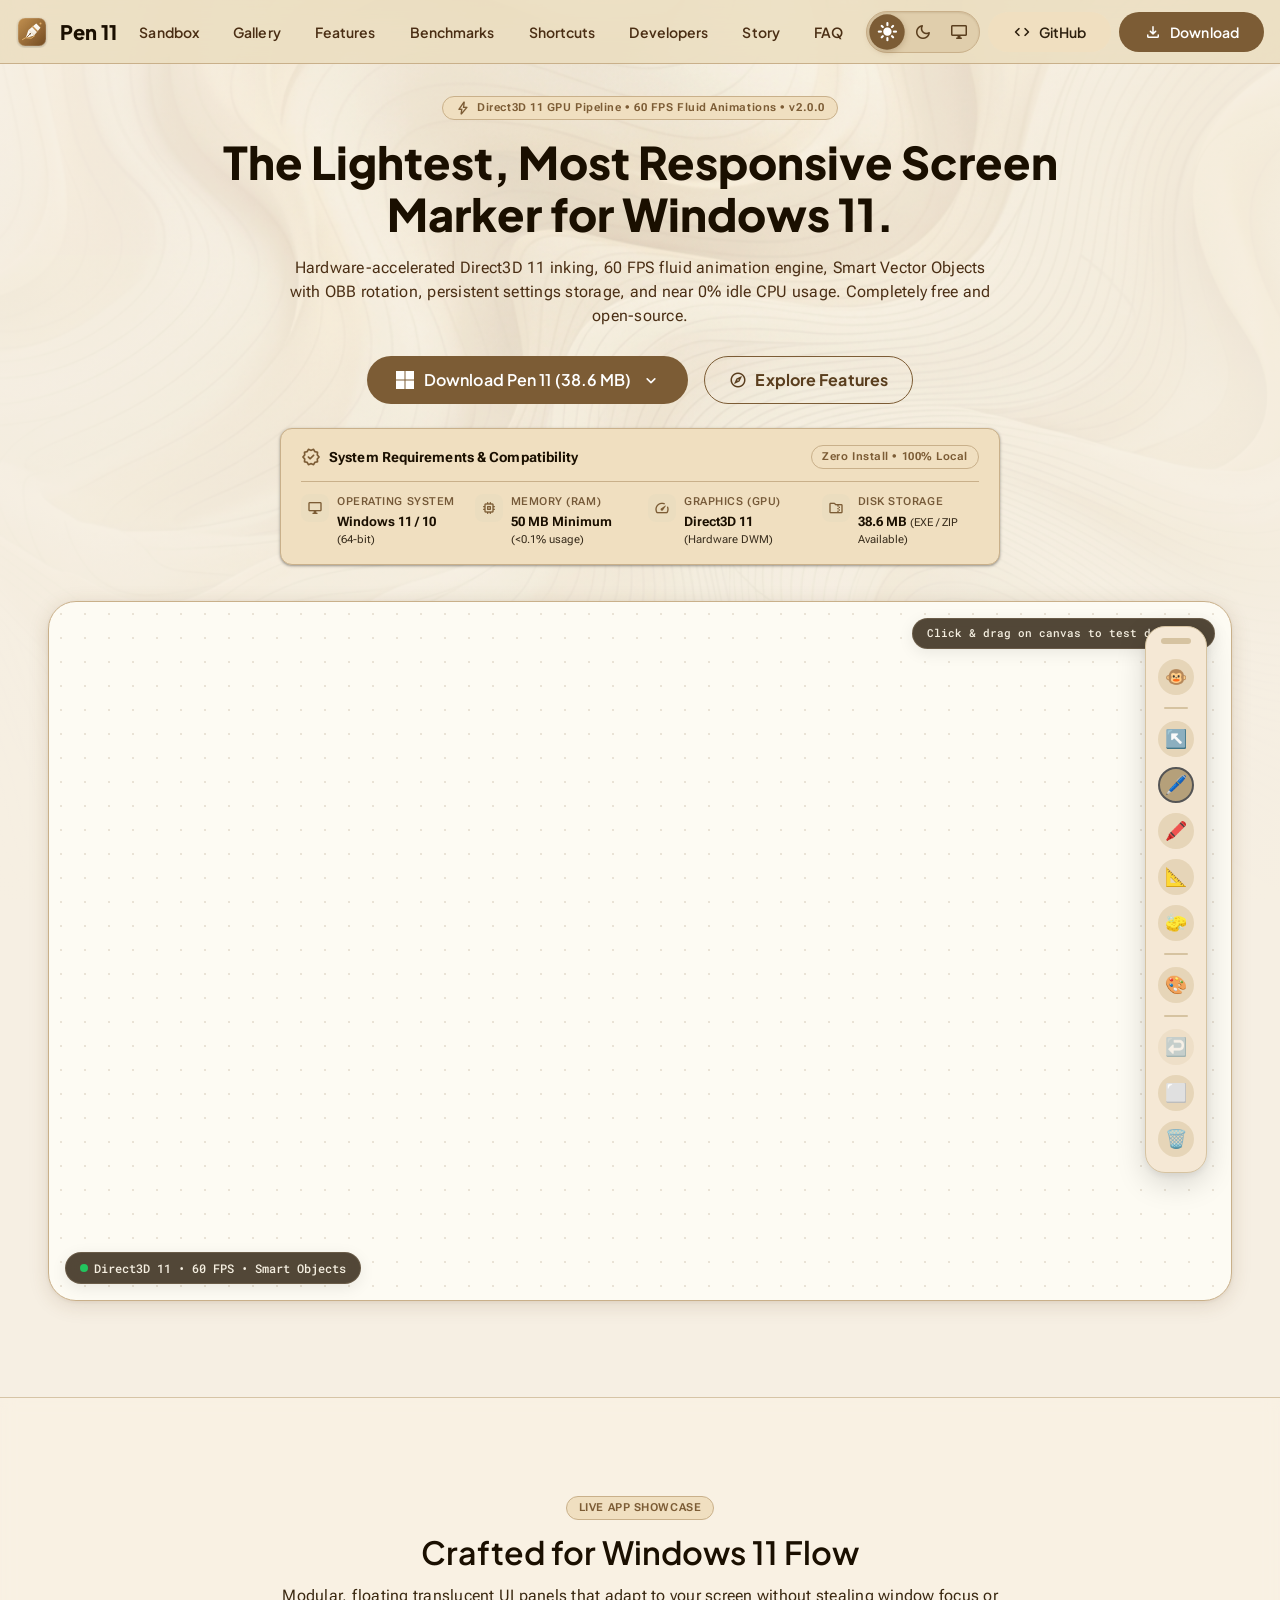
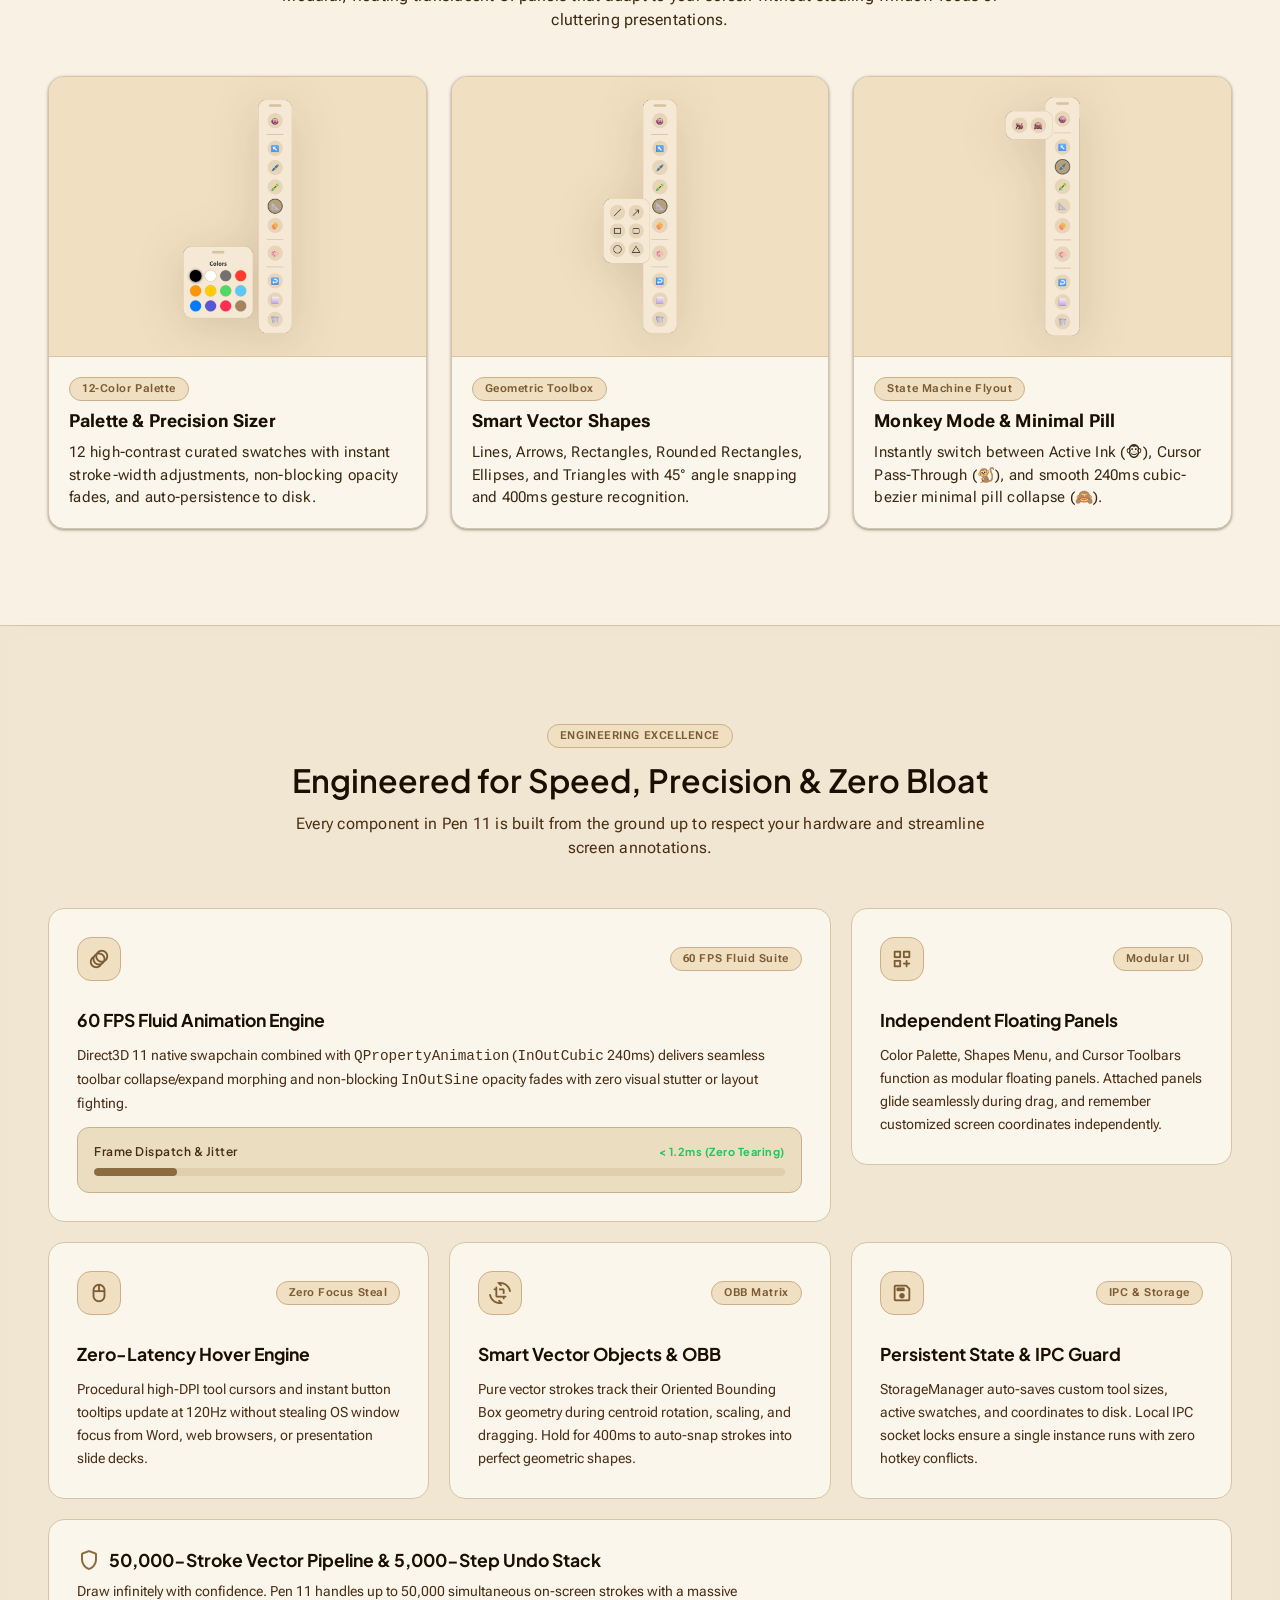
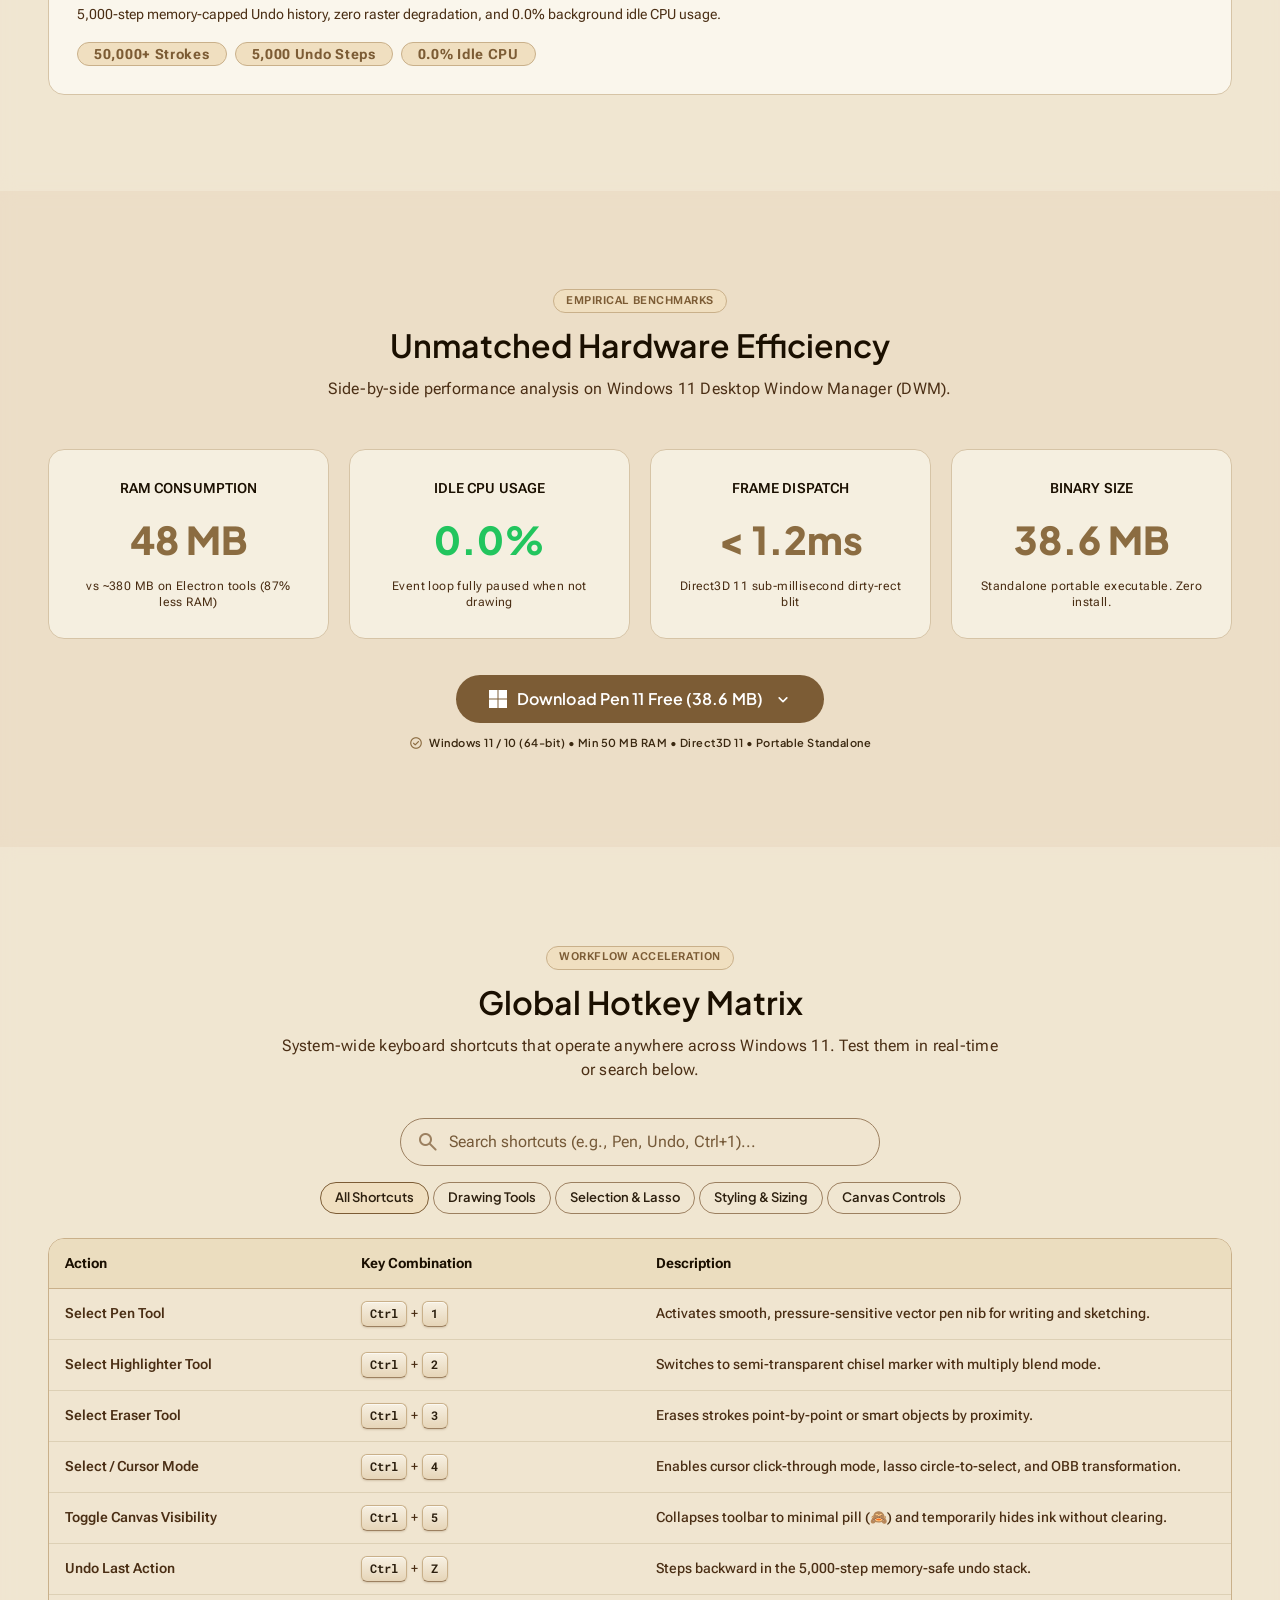
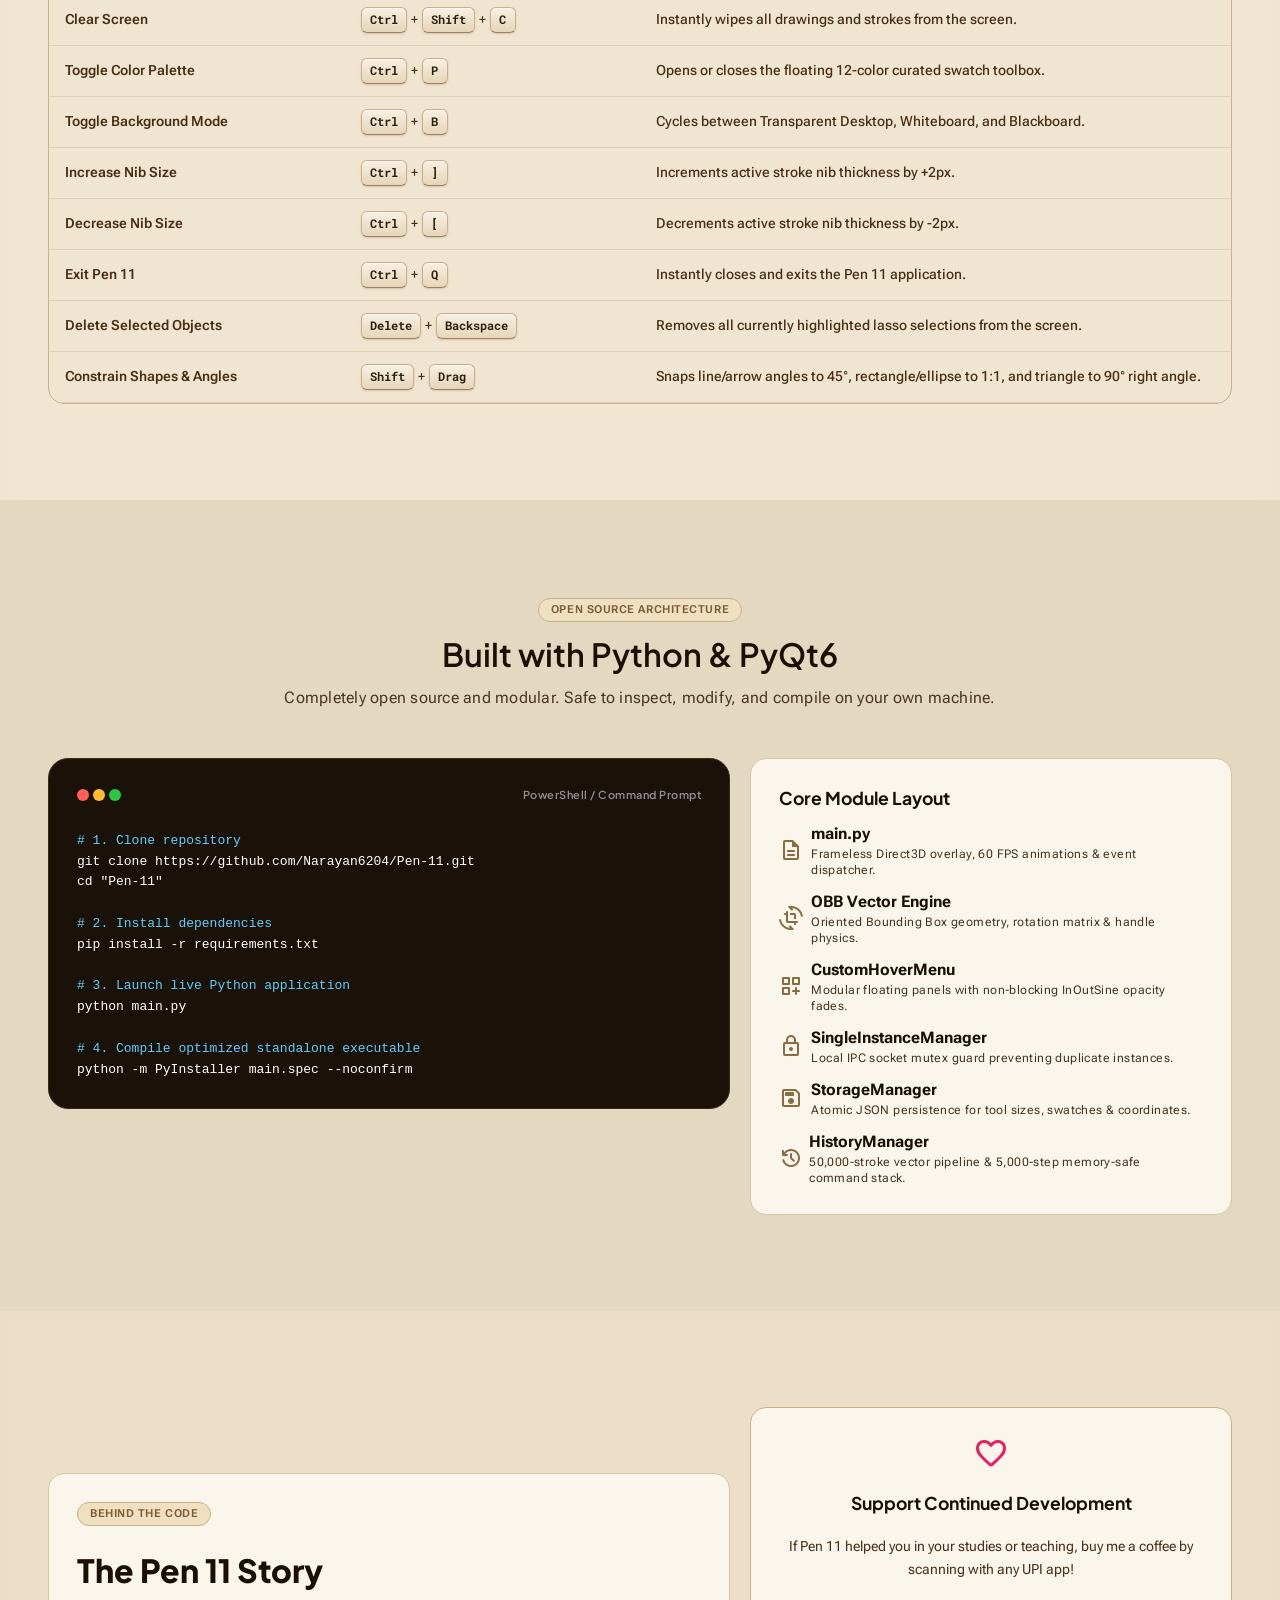
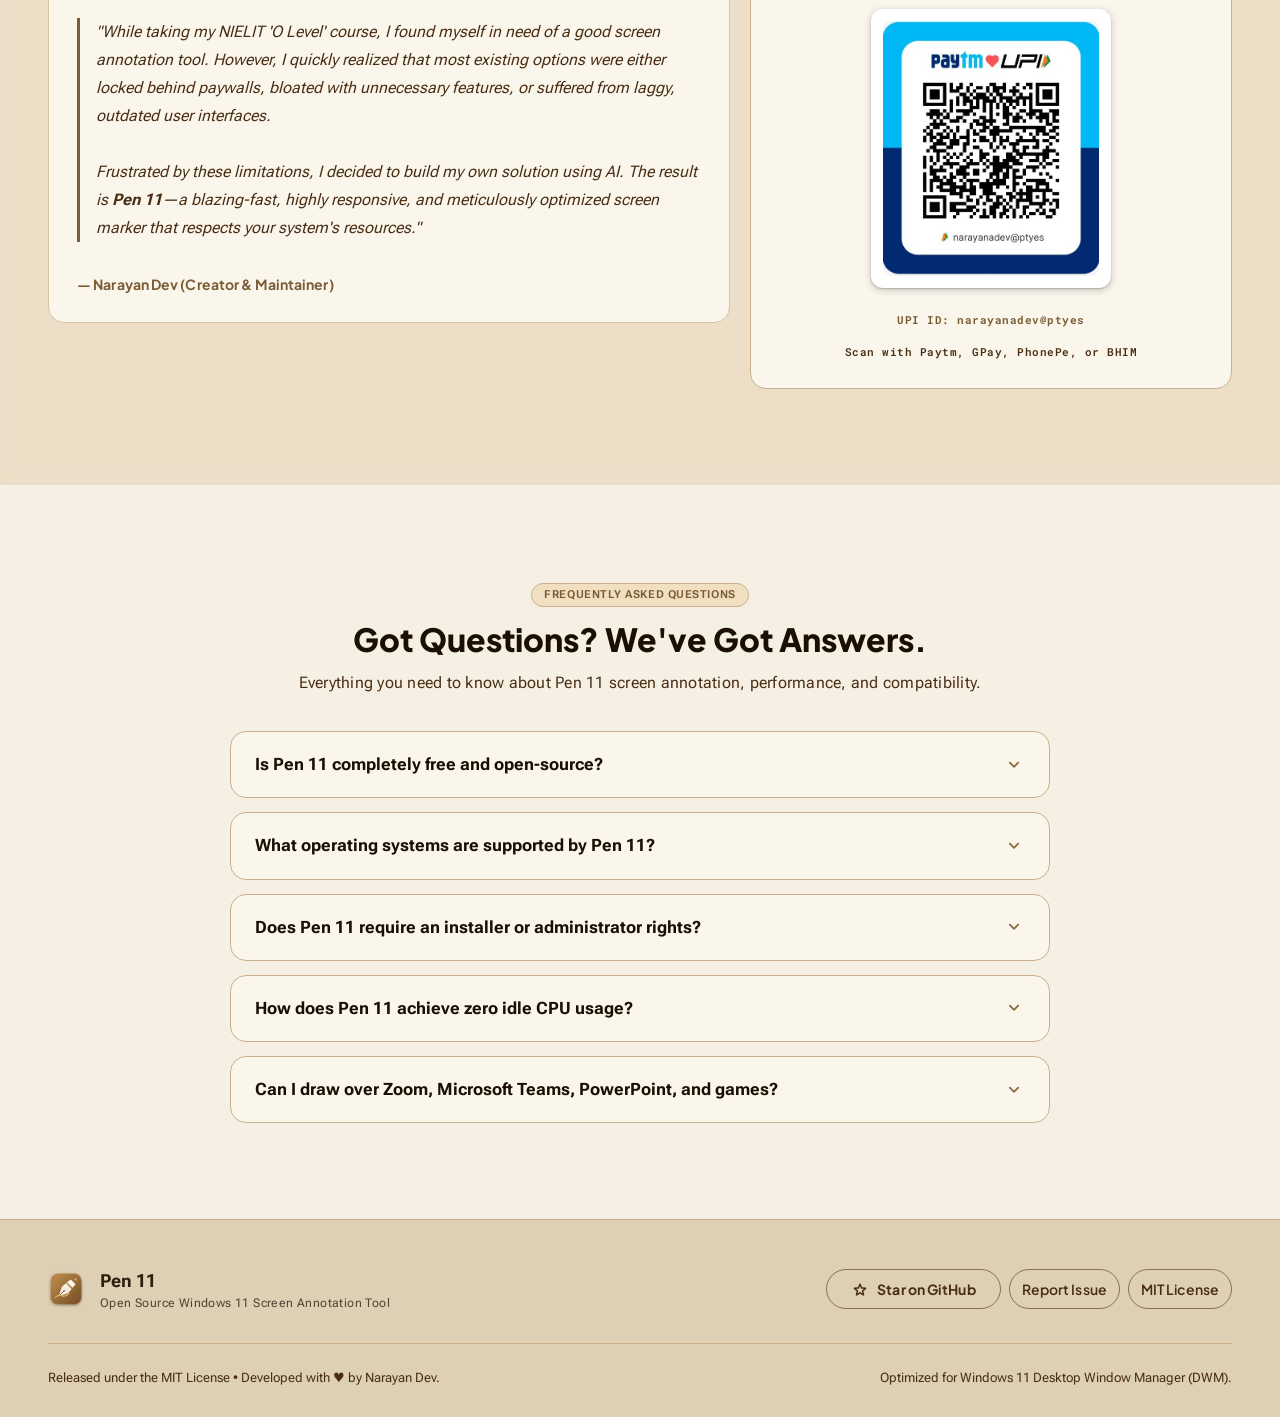
==== web/index.html @ b925720a "fix(sandbox): restore authentic emoji icons, desktop tool restrictions, and bump asset cache v4.5.0" ====
<!DOCTYPE html>
<html lang="en" data-theme="light" data-theme-resolved="light">
<head>
  <meta charset="UTF-8">
  <meta name="viewport" content="width=device-width, initial-scale=1.0">
  <title>Pen 11 — Direct3D 11 Screen Annotation Tool for Windows 11 &amp; 10</title>
  
  <!-- Canonical & Crawl Directives -->
  <link rel="canonical" href="https://narayan6204.github.io/Pen-11/">
  <meta name="robots" content="index, follow, max-snippet:-1, max-image-preview:large, max-video-preview:-1">

  <!-- Primary SEO Metadata -->
  <meta name="title" content="Pen 11 — Direct3D 11 Screen Annotation Tool for Windows 11 &amp; 10">
  <meta name="description" content="Download Pen 11, the ultra-lightweight, Direct3D 11 hardware-accelerated screen annotation and marker tool for Windows 11/10. Zero install, 0% idle CPU, 50k stroke memory &amp; open-source.">
  <meta name="keywords" content="Pen 11, screen annotation, screen marker, Windows 11 tool, presentation drawing tool, Epic Pen alternative, direct3d 11 ink, smart objects, lasso select, open source annotation">
  <meta name="author" content="Narayan Dev">
  <meta name="theme-color" content="#0061A4">
  
  <!-- Open Graph / Facebook / LinkedIn -->
  <meta property="og:type" content="website">
  <meta property="og:url" content="https://narayan6204.github.io/Pen-11/">
  <meta property="og:site_name" content="Pen 11">
  <meta property="og:title" content="Pen 11 — Direct3D 11 Screen Annotation Tool for Windows 11">
  <meta property="og:description" content="Direct3D 11 hardware-accelerated ink, Smart Objects, Circle-to-Select Lasso, and zero idle CPU usage. 100% Free &amp; Open Source.">
  <meta property="og:image" content="https://narayan6204.github.io/Pen-11/assets/screenshot.png">
  <meta property="og:image:type" content="image/png">
  <meta property="og:image:width" content="1200">
  <meta property="og:image:height" content="675">
  <meta property="og:image:alt" content="Pen 11 Screen Annotation Tool running on Windows 11 desktop">
  <meta property="og:locale" content="en_US">

  <!-- Twitter Card -->
  <meta name="twitter:card" content="summary_large_image">
  <meta name="twitter:url" content="https://narayan6204.github.io/Pen-11/">
  <meta name="twitter:title" content="Pen 11 — Direct3D 11 Screen Annotation Tool for Windows 11">
  <meta name="twitter:description" content="Direct3D 11 hardware-accelerated ink, Smart Objects, Circle-to-Select Lasso, and zero idle CPU usage. 100% Free &amp; Open Source.">
  <meta name="twitter:image" content="https://narayan6204.github.io/Pen-11/assets/screenshot.png">
  <meta name="twitter:image:alt" content="Pen 11 Screen Annotation Tool for Windows 11">

  <!-- Favicon -->
  <link rel="icon" type="image/svg+xml" href="assets/favicon.svg">
  <link rel="apple-touch-icon" href="assets/logo.svg">

  <!-- Google Fonts & Material Symbols Preconnect & Stylesheet (Fast Parallel Loading) -->
  <link rel="preconnect" href="https://fonts.googleapis.com">
  <link rel="preconnect" href="https://fonts.gstatic.com" crossorigin>
  <link rel="stylesheet" href="https://fonts.googleapis.com/css2?family=Plus+Jakarta+Sans:ital,wght@0,300..800;1,300..800&family=Roboto+Flex:opsz,wght,GRAD,slnt@8..144,100..1000,-200..150,-10..0&family=Roboto+Mono:wght@400;500;600;700&family=Material+Symbols+Rounded:opsz,wght,FILL,GRAD@20..48,100..700,0..1,-50..200&display=swap">

  <!-- Stylesheets -->
  <link rel="stylesheet" href="css/00-tokens.css?v=4.5.0">
  <link rel="stylesheet" href="css/01-layout.css?v=4.5.0">
  <link rel="stylesheet" href="css/02-components.css?v=4.5.0">
  <link rel="stylesheet" href="css/03-motion.css?v=4.5.0">
  <link rel="stylesheet" href="css/04-canvas.css?v=4.5.0">
  <link rel="stylesheet" href="css/05-warm-theme.css?v=4.5.0">

  <!-- Immediate Theme Resolver to Prevent FOUT and Desync -->
  <script>
  (function() {
    try {
      var savedMode = localStorage.getItem('pen11_theme_mode') || 'light';
      var prefersDark = window.matchMedia && window.matchMedia('(prefers-color-scheme: dark)').matches;
      var isDark = savedMode === 'dark' || (savedMode === 'system' && prefersDark);
      if (savedMode === 'system') {
        document.documentElement.removeAttribute('data-theme');
      } else {
        document.documentElement.setAttribute('data-theme', savedMode);
      }
      document.documentElement.setAttribute('data-theme-resolved', isDark ? 'dark' : 'light');
    } catch (e) {}
  })();
  </script>

  <!-- Schema.org Unified JSON-LD Graph for Google Rich Results -->
  <script type="application/ld+json">
  {
    "@context": "https://schema.org",
    "@graph": [
      {
        "@type": "WebSite",
        "@id": "https://narayan6204.github.io/Pen-11/#website",
        "url": "https://narayan6204.github.io/Pen-11/",
        "name": "Pen 11",
        "description": "High-Performance Screen Annotation Engine for Windows 11",
        "inLanguage": "en-US"
      },
      {
        "@type": "SoftwareApplication",
        "@id": "https://narayan6204.github.io/Pen-11/#software",
        "name": "Pen 11",
        "alternateName": "Pen11 Screen Marker",
        "operatingSystem": "Windows 10, Windows 11",
        "applicationCategory": "UtilitiesApplication",
        "applicationSubCategory": "Screen Annotation & Presentation Tool",
        "description": "Ultra-lightweight, Direct3D 11 hardware-accelerated screen annotation and marker tool for Windows 11 with Smart Vector Objects, 60 FPS animations, and zero idle CPU usage.",
        "url": "https://narayan6204.github.io/Pen-11/",
        "downloadUrl": "https://github.com/Narayan6204/Pen-11/releases/latest",
        "softwareVersion": "2.0.0",
        "fileSize": "38.6MB",
        "license": "https://opensource.org/licenses/MIT",
        "isAccessibleForFree": true,
        "softwareRequirements": "Direct3D 11, Windows Desktop Window Manager (DWM)",
        "image": "https://narayan6204.github.io/Pen-11/assets/screenshot.png",
        "screenshot": [
          "https://narayan6204.github.io/Pen-11/assets/screenshot.png",
          "https://narayan6204.github.io/Pen-11/assets/screenshot_palette.png",
          "https://narayan6204.github.io/Pen-11/assets/screenshot_shapes.png",
          "https://narayan6204.github.io/Pen-11/assets/screenshot_cursor.png"
        ],
        "featureList": [
          "Direct3D 11 hardware-accelerated rendering",
          "60 FPS smooth Qt animation engine",
          "Oriented Bounding Box (OBB) vector transformation",
          "Modular floating color palette and shapes menu",
          "50,000-stroke memory-safe vector pipeline with 5,000-step undo stack",
          "Zero window focus stealing during presentations"
        ],
        "offers": {
          "@type": "Offer",
          "price": "0",
          "priceCurrency": "USD",
          "availability": "https://schema.org/InStock"
        },
        "author": {
          "@type": "Person",
          "name": "Narayan Dev",
          "url": "https://github.com/Narayan6204"
        }
      },
      {
        "@type": "FAQPage",
        "@id": "https://narayan6204.github.io/Pen-11/#faq",
        "mainEntity": [
          {
            "@type": "Question",
            "name": "Is Pen 11 completely free and open-source?",
            "acceptedAnswer": {
              "@type": "Answer",
              "text": "Yes, Pen 11 is 100% free and open-source under the MIT license with no ads, paywalls, or telemetry."
            }
          },
          {
            "@type": "Question",
            "name": "What operating systems are supported by Pen 11?",
            "acceptedAnswer": {
              "@type": "Answer",
              "text": "Pen 11 is natively optimized for 64-bit Windows 11 and Windows 10 with Direct3D 11 support."
            }
          },
          {
            "@type": "Question",
            "name": "Does Pen 11 require an installer or admin rights?",
            "acceptedAnswer": {
              "@type": "Answer",
              "text": "No. Pen 11 is distributed as a single standalone portable executable (EXE) and ZIP archive that runs instantly without installation or administrator privileges."
            }
          },
          {
            "@type": "Question",
            "name": "How does Pen 11 achieve zero idle CPU usage?",
            "acceptedAnswer": {
              "@type": "Answer",
              "text": "Pen 11 pauses its event loop when the canvas is idle and utilizes Direct3D 11 hardware acceleration to render only dirty rect regions during active drawing."
            }
          }
        ]
      }
    ]
  }
  </script>
</head>
<body>
  <!-- Ambient Silky Sand Waves Topographic Background -->
  <div class="m3-ambient-waves-bg" aria-hidden="true"></div>

  <div class="m3-layout-root">
    
    <!-- Main Content Area -->
    <main class="m3-main-content">
      
      <!-- 1. Top App Bar -->
      <header class="m3-top-app-bar" role="banner">
        <a href="#hero" class="m3-top-app-bar-brand" aria-label="Pen 11 Home" style="white-space: nowrap; flex-shrink: 0;">
          <img src="assets/logo.svg" alt="Pen 11 Logo" width="32" height="32" style="flex-shrink: 0;">
          <span style="white-space: nowrap;">Pen 11</span>
        </a>

        <!-- Desktop Navigation Links -->
        <nav class="m3-top-app-bar-nav" role="navigation" aria-label="Primary Navigation">
          <a href="#hero" class="m3-btn m3-btn-text">Sandbox</a>
          <a href="#gallery" class="m3-btn m3-btn-text">Gallery</a>
          <a href="#features" class="m3-btn m3-btn-text">Features</a>
          <a href="#benchmarks" class="m3-btn m3-btn-text">Benchmarks</a>
          <a href="#hotkeys" class="m3-btn m3-btn-text">Shortcuts</a>
          <a href="#developers" class="m3-btn m3-btn-text">Developers</a>
          <a href="#story" class="m3-btn m3-btn-text">Story</a>
          <a href="#faq" class="m3-btn m3-btn-text">FAQ</a>
        </nav>

        <!-- Right App Bar Actions -->
        <div class="m3-top-app-bar-actions">
          <!-- Theme Mode Switcher (Segmented Toggle) -->
          <div class="m3-theme-segmented-group" id="theme-mode-switcher" role="group" aria-label="Theme mode switcher">
            <button class="m3-icon-btn active" data-theme-mode="light" title="Light Mode" aria-label="Switch to light mode" aria-pressed="true">
              <span class="material-symbols-rounded">light_mode</span>
            </button>
            <button class="m3-icon-btn" data-theme-mode="dark" title="Dark Mode" aria-label="Switch to dark mode" aria-pressed="false">
              <span class="material-symbols-rounded">dark_mode</span>
            </button>
            <button class="m3-icon-btn" data-theme-mode="system" title="System Preference" aria-label="Switch to system theme" aria-pressed="false">
              <span class="material-symbols-rounded">desktop_windows</span>
            </button>
          </div>

          <!-- GitHub Repo Link -->
          <a href="https://github.com/Narayan6204/Pen-11" target="_blank" rel="noopener noreferrer" class="m3-btn m3-btn-tonal" aria-label="GitHub Repository">
            <span class="material-symbols-rounded">code</span>
            <span>GitHub</span>
          </a>

          <!-- Download Action -->
          <button type="button" class="m3-btn m3-btn-filled btn-download-popup-trigger" aria-haspopup="dialog" aria-expanded="false" aria-label="Download Pen 11" style="cursor: pointer;">
            <span class="material-symbols-rounded">download</span>
            <span>Download</span>
          </button>
        </div>
      </header>

      <!-- Instant Fast-Binding Script for Theme Switcher UI Sync -->
      <script>
      (function() {
        function syncThemeSwitcher(mode) {
          var btns = document.querySelectorAll('[data-theme-mode]');
          btns.forEach(function(btn) {
            if (btn.getAttribute('data-theme-mode') === mode) {
              btn.classList.add('active');
              btn.setAttribute('aria-pressed', 'true');
            } else {
              btn.classList.remove('active');
              btn.setAttribute('aria-pressed', 'false');
            }
          });
        }

        var savedMode = 'system';
        try { savedMode = localStorage.getItem('pen11_theme_mode') || 'system'; } catch(e) {}
        syncThemeSwitcher(savedMode);

        document.querySelectorAll('[data-theme-mode]').forEach(function(btn) {
          btn.addEventListener('click', function(e) {
            e.preventDefault();
            e.stopPropagation();
            var mode = btn.getAttribute('data-theme-mode');
            if (!mode) return;

            var prefersDark = window.matchMedia && window.matchMedia('(prefers-color-scheme: dark)').matches;
            var isDark = mode === 'dark' || (mode === 'system' && prefersDark);

            try { localStorage.setItem('pen11_theme_mode', mode); } catch(err) {}

            if (mode === 'system') {
              document.documentElement.removeAttribute('data-theme');
            } else {
              document.documentElement.setAttribute('data-theme', mode);
            }
            document.documentElement.setAttribute('data-theme-resolved', isDark ? 'dark' : 'light');

            syncThemeSwitcher(mode);

            if (window.pen11ThemeEngine) {
              window.pen11ThemeEngine.setMode(mode);
            }
          });
        });
      })();
      </script>

      <!-- 2. Hero Section with Live Interactive Canvas Sandbox -->
      <section id="hero" class="m3-section" style="padding-top: 32px;" aria-labelledby="hero-title">
        <div class="m3-container">
          
          <!-- Hero Header Info -->
          <div class="m3-flex-col m3-align-center" style="text-align: center; max-width: 900px; margin: 0 auto 36px;">
            <div class="m3-badge-pill" style="margin-bottom: 16px;">
              <span class="material-symbols-rounded" style="font-size: 16px;">bolt</span>
              <span>Direct3D 11 GPU Pipeline • 60 FPS Fluid Animations • <span data-gh-version>v2.0.0</span></span>
            </div>

            <h1 id="hero-title" class="m3-display-medium" style="margin-bottom: 16px; font-weight: 800;">
              The Lightest, Most Responsive Screen Marker for Windows 11.
            </h1>

            <p class="m3-body-large" style="max-width: 720px; margin-bottom: 28px;">
              Hardware-accelerated Direct3D 11 inking, 60 FPS fluid animation engine, Smart Vector Objects with OBB rotation, persistent settings storage, and near 0% idle CPU usage. Completely free and open-source.
            </p>

            <div class="m3-flex-row m3-gap-md" style="flex-wrap: wrap; justify-content: center;">
              <button type="button" class="m3-btn m3-btn-filled btn-download-popup-trigger" style="height: 48px; padding: 0 28px; font-size: 1rem; display: inline-flex; align-items: center; gap: 10px; cursor: pointer;" aria-haspopup="dialog" aria-expanded="false" aria-label="Download Pen 11 for Windows">
                <svg width="18" height="18" viewBox="0 0 88 88" fill="currentColor" aria-hidden="true" style="flex-shrink: 0;">
                  <path d="M0 0h41.6v41.6H0V0zm46.4 0H88v41.6H46.4V0zM0 46.4h41.6V88H0V46.4zm46.4 0H88V88H46.4V46.4z"/>
                </svg>
                <span>Download Pen 11 (<span data-gh-size>38.6 MB</span>)</span>
                <span class="material-symbols-rounded" style="font-size: 20px;">expand_more</span>
              </button>
              <a href="#features" class="m3-btn m3-btn-outlined" style="height: 48px; padding: 0 24px; font-size: 1rem;">
                <span class="material-symbols-rounded">explore</span>
                <span>Explore Features</span>
              </a>
            </div>

            <!-- System Requirements Detail Callout Card -->
            <div class="m3-sys-req-card" aria-label="Pen 11 System Requirements & Compatibility">
              <div class="sys-req-header">
                <div class="sys-req-title-wrap">
                  <span class="material-symbols-rounded">verified</span>
                  <span class="m3-title-small" style="font-weight: 700; color: var(--md-sys-color-on-surface);">System Requirements & Compatibility</span>
                </div>
                <span class="m3-badge-pill" style="font-size: 11px; padding: 4px 10px;">Zero Install • 100% Local</span>
              </div>
              
              <div class="sys-req-grid">
                <div class="sys-req-item">
                  <span class="material-symbols-rounded sys-req-icon">desktop_windows</span>
                  <div class="sys-req-text">
                    <span class="sys-req-label">Operating System</span>
                    <span class="sys-req-val">Windows 11 / 10 <span style="font-size: 11px; font-weight: normal; opacity: 0.85;">(64-bit)</span></span>
                  </div>
                </div>

                <div class="sys-req-item">
                  <span class="material-symbols-rounded sys-req-icon">memory</span>
                  <div class="sys-req-text">
                    <span class="sys-req-label">Memory (RAM)</span>
                    <span class="sys-req-val">50 MB Minimum <span style="font-size: 11px; font-weight: normal; opacity: 0.85;">(&lt;0.1% usage)</span></span>
                  </div>
                </div>

                <div class="sys-req-item">
                  <span class="material-symbols-rounded sys-req-icon">speed</span>
                  <div class="sys-req-text">
                    <span class="sys-req-label">Graphics (GPU)</span>
                    <span class="sys-req-val">Direct3D 11 <span style="font-size: 11px; font-weight: normal; opacity: 0.85;">(Hardware DWM)</span></span>
                  </div>
                </div>

                <div class="sys-req-item">
                  <span class="material-symbols-rounded sys-req-icon">folder_zip</span>
                  <div class="sys-req-text">
                    <span class="sys-req-label">Disk Storage</span>
                    <span class="sys-req-val"><span data-gh-size>38.6 MB</span> <span style="font-size: 11px; font-weight: normal; opacity: 0.85;">(EXE / ZIP Available)</span></span>
                  </div>
                </div>
              </div>
            </div>

          </div>

          <!-- Interactive Sandbox Stage -->
          <div id="canvas-stage-wrapper" class="canvas-stage-wrapper canvas-backdrop-whiteboard cursor-pen" aria-label="Interactive Pen 11 Drawing Sandbox">
            
            <!-- Active Canvas Layers Container -->
            <div id="pen-hero-canvas-container" class="pen-interactive-canvas"></div>

            <!-- Draggable Floating Pen 11 Warm Sand Toolbar Mockup -->
            <aside id="pen-live-toolbar" class="pen-toolbar-container" style="top: 24px; right: 24px;" aria-label="Pen 11 Floating Toolbar">
              
              <!-- 1. Drag Grip Handle -->
              <div id="pen-toolbar-drag" class="toolbar-drag-handle" title="Drag Toolbar anywhere" aria-label="Drag toolbar">
                <div class="toolbar-drag-pill"></div>
              </div>

              <!-- 2. Monkey Icon State Button (🐵 Active Ink / 🐒 Cursor Click-Through / 🙈 Hidden Canvas) -->
              <div style="position: relative; display: flex; justify-content: center;">
                <button id="tb-btn-monkey" class="toolbar-tool-btn" title="Cursor & Canvas Options" aria-label="Cursor State Button">
                  <span id="tb-monkey-icon">🐵</span>
                </button>
                
                <!-- Horizontal 2-Button Cursor Submenu Flyout -->
                <div id="tb-monkey-flyout" class="toolbar-monkey-flyout" style="display: none;">
                  <button class="toolbar-tool-btn" data-monkey="cursor" title="Cursor Click-Through Mode" aria-label="Cursor Mode">
                    <span>🐒</span>
                  </button>
                  <button class="toolbar-tool-btn" data-monkey="hidden" title="Disable Canvas (Collapse Toolbar)" aria-label="Disable Canvas">
                    <span>🙈</span>
                  </button>
                </div>
              </div>

              <div class="toolbar-divider toolbar-collapsible"></div>

              <!-- 3. Select / Transform Tool (↖️) -->
              <button class="toolbar-tool-btn toolbar-collapsible" data-tool="select" title="Select / Transform (Ctrl+4)" aria-label="Selection tool">
                <span>↖️</span>
              </button>

              <!-- 4. Pen Tool (🖊️) -->
              <button class="toolbar-tool-btn active toolbar-collapsible" data-tool="pen" title="Pen (Ctrl+1)" aria-label="Pen tool">
                <span>🖊️</span>
              </button>

              <!-- 5. Highlighter Tool (🖍️) -->
              <button class="toolbar-tool-btn toolbar-collapsible" data-tool="highlighter" title="Highlighter (Ctrl+2)" aria-label="Highlighter tool">
                <span>🖍️</span>
              </button>

              <!-- 6. Shape Menu Button (📐) & Flyout -->
              <div class="toolbar-collapsible" style="position: relative;">
                <button id="tb-btn-shapes" class="toolbar-tool-btn" title="Shapes (Line, Arrow, Rect, RoundRect, Circle, Triangle)" aria-label="Shapes selection">
                  <span>📐</span>
                </button>

                <!-- Shapes Popover Grid (6 Shapes) -->
                <div id="tb-shapes-flyout" class="toolbar-shape-flyout" style="display: none;">
                  <div id="tb-shapes-drag" class="toolbar-drag-handle" title="Drag Shapes Menu" aria-label="Drag shapes menu" style="width: 100%; display: flex; justify-content: center; cursor: grab; padding: 2px 0 6px;">
                    <div class="toolbar-drag-pill"></div>
                  </div>
                  <div class="shape-flyout-title">Shapes</div>
                  <div class="shape-flyout-grid">
                    <button class="toolbar-tool-btn" data-shape="line" title="Line (Shift for 45°)" aria-label="Line shape">
                      <svg width="22" height="22" viewBox="0 0 24 24" fill="none" stroke="#333333" stroke-width="2.2" stroke-linecap="round" stroke-linejoin="round"><line x1="5" y1="19" x2="19" y2="5"></line></svg>
                    </button>
                    <button class="toolbar-tool-btn" data-shape="arrow" title="Arrow (Shift for 45°)" aria-label="Arrow shape">
                      <svg width="22" height="22" viewBox="0 0 24 24" fill="none" stroke="#333333" stroke-width="2.2" stroke-linecap="round" stroke-linejoin="round"><line x1="5" y1="19" x2="19" y2="5"></line><polyline points="10 5 19 5 19 14"></polyline></svg>
                    </button>
                    <button class="toolbar-tool-btn" data-shape="rectangle" title="Rectangle (Shift for 1:1 Square)" aria-label="Rectangle shape">
                      <svg width="22" height="22" viewBox="0 0 24 24" fill="none" stroke="#333333" stroke-width="2.2" stroke-linecap="round" stroke-linejoin="round"><rect x="4" y="6" width="16" height="12" rx="0"></rect></svg>
                    </button>
                    <button class="toolbar-tool-btn" data-shape="rounded_rectangle" title="Rounded Rectangle (Shift for 1:1 Square)" aria-label="Rounded rectangle shape">
                      <svg width="22" height="22" viewBox="0 0 24 24" fill="none" stroke="#333333" stroke-width="2.2" stroke-linecap="round" stroke-linejoin="round"><rect x="4" y="6" width="16" height="12" rx="3.5"></rect></svg>
                    </button>
                    <button class="toolbar-tool-btn" data-shape="circle" title="Circle (Shift for 1:1 Circle)" aria-label="Circle shape">
                      <svg width="22" height="22" viewBox="0 0 24 24" fill="none" stroke="#333333" stroke-width="2.2" stroke-linecap="round" stroke-linejoin="round"><circle cx="12" cy="12" r="8"></circle></svg>
                    </button>
                    <button class="toolbar-tool-btn" data-shape="triangle" title="Triangle (Shift for 90° Right Angle)" aria-label="Triangle shape">
                      <svg width="22" height="22" viewBox="0 0 24 24" fill="none" stroke="#333333" stroke-width="2.2" stroke-linecap="round" stroke-linejoin="round"><path d="M12 4 L21 19 L3 19 Z"></path></svg>
                    </button>
                  </div>
                </div>
              </div>

              <!-- 7. Eraser Tool (🧽) -->
              <button class="toolbar-tool-btn toolbar-collapsible" data-tool="eraser" title="Eraser (Ctrl+3)" aria-label="Eraser tool">
                <span>🧽</span>
              </button>

              <div class="toolbar-divider toolbar-collapsible"></div>

              <!-- 8. Floating Color Palette Button (🎨) & Popover (12 Curated Colors) -->
              <div class="toolbar-collapsible" style="position: relative;">
                <button id="tb-btn-palette" class="toolbar-tool-btn" title="Color Palette (Ctrl+P)" aria-label="Color Palette">
                  <span>🎨</span>
                </button>

                <!-- 12-Color Grid Popover -->
                <div id="tb-palette-popover" class="toolbar-palette-popover" style="display: none;">
                  <div id="tb-palette-drag" class="toolbar-drag-handle" title="Drag Color Palette" aria-label="Drag color palette" style="width: 100%; display: flex; justify-content: center; cursor: grab; padding: 2px 0 6px;">
                    <div class="toolbar-drag-pill"></div>
                  </div>
                  <div class="palette-title">Colors</div>
                  <div class="palette-grid">
                    <button class="palette-color-btn active" data-hex="#000000" style="background-color: #000000; color: #000000;" title="Black" aria-label="Black"></button>
                    <button class="palette-color-btn" data-hex="#FFFFFF" style="background-color: #FFFFFF; color: #FFFFFF;" title="White" aria-label="White"></button>
                    <button class="palette-color-btn" data-hex="#717171" style="background-color: #717171; color: #717171;" title="Gray" aria-label="Gray"></button>
                    <button class="palette-color-btn" data-hex="#FF3B30" style="background-color: #FF3B30; color: #FF3B30;" title="Red" aria-label="Red"></button>
                    <button class="palette-color-btn" data-hex="#FF9500" style="background-color: #FF9500; color: #FF9500;" title="Orange" aria-label="Orange"></button>
                    <button class="palette-color-btn" data-hex="#FFCC00" style="background-color: #FFCC00; color: #FFCC00;" title="Yellow" aria-label="Yellow"></button>
                    <button class="palette-color-btn" data-hex="#4CD964" style="background-color: #4CD964; color: #4CD964;" title="Green" aria-label="Green"></button>
                    <button class="palette-color-btn" data-hex="#5AC8FA" style="background-color: #5AC8FA; color: #5AC8FA;" title="Light Blue" aria-label="Light Blue"></button>
                    <button class="palette-color-btn" data-hex="#007AFF" style="background-color: #007AFF; color: #007AFF;" title="Blue" aria-label="Blue"></button>
                    <button class="palette-color-btn" data-hex="#5856D6" style="background-color: #5856D6; color: #5856D6;" title="Purple" aria-label="Purple"></button>
                    <button class="palette-color-btn" data-hex="#FF2D55" style="background-color: #FF2D55; color: #FF2D55;" title="Pink" aria-label="Pink"></button>
                    <button class="palette-color-btn" data-hex="#A2845E" style="background-color: #A2845E; color: #A2845E;" title="Brown" aria-label="Brown"></button>
                  </div>
                </div>
              </div>

              <div class="toolbar-divider toolbar-collapsible"></div>

              <!-- 9. Undo Action (↩️) -->
              <button id="tb-btn-undo" class="toolbar-tool-btn toolbar-collapsible" title="Undo (Ctrl+Z)" aria-label="Undo stroke" disabled>
                <span>↩️</span>
              </button>

              <!-- 10. Board Toggle (⬜) -->
              <button id="tb-btn-bg" class="toolbar-tool-btn toolbar-collapsible" title="Toggle Whiteboard/Blackboard (Ctrl+B)" aria-label="Toggle canvas backdrop">
                <span>⬜</span>
              </button>

              <!-- 11. Clear Screen Action (🗑️) -->
              <button id="tb-btn-clear" class="toolbar-tool-btn toolbar-collapsible" title="Clear Screen (Ctrl+Shift+C)" aria-label="Clear screen">
                <span>🗑️</span>
              </button>
            </aside>

            <!-- Bottom Left HUD Metric -->
            <div class="canvas-hud-bottom-left">
              <div class="hud-pill">
                <div class="hud-pill-dot"></div>
                <span>Direct3D 11 • 60 FPS • Smart Objects</span>
              </div>
            </div>

            <!-- Top Right HUD Backdrop Indicator -->
            <div class="canvas-hud-top-right">
              <div class="hud-pill" style="font-size: 11px;">
                <span>Click & drag on canvas to test drawing!</span>
              </div>
            </div>

          </div>

        </div>
      </section>

      <!-- 3. Native Desktop UI Showcase Gallery -->
      <section id="gallery" class="m3-section" aria-labelledby="gallery-title">
        <div class="m3-container">
          
          <div style="text-align: center; max-width: 760px; margin: 0 auto 44px;">
            <span class="m3-badge-pill" style="margin-bottom: 12px;">LIVE APP SHOWCASE</span>
            <h2 id="gallery-title" class="m3-headline-large" style="color: var(--md-sys-color-on-surface); margin-bottom: 12px;">
              Crafted for Windows 11 Flow
            </h2>
            <p class="m3-body-large" style="color: var(--md-sys-color-on-surface-variant);">
              Modular, floating translucent UI panels that adapt to your screen without stealing window focus or cluttering presentations.
            </p>
          </div>

          <!-- 3-Card Showcase Grid -->
          <div class="gallery-grid">
            
            <!-- Card 1: 12-Color Floating Palette -->
            <article class="gallery-card">
              <div class="gallery-img-wrapper">
                <img src="assets/screenshot_palette.png" alt="Pen 11 Toolbar and 12-Color Palette Flyout with custom size selector" loading="lazy" width="280" height="400">
              </div>
              <div class="gallery-card-content">
                <div class="m3-badge-pill" style="align-self: flex-start; font-size: 11px;">12-Color Palette</div>
                <h3 class="m3-title-medium">Palette & Precision Sizer</h3>
                <p class="m3-body-medium">
                  12 high-contrast curated swatches with instant stroke-width adjustments, non-blocking opacity fades, and auto-persistence to disk.
                </p>
              </div>
            </article>

            <!-- Card 2: Smart Vector Shapes -->
            <article class="gallery-card">
              <div class="gallery-img-wrapper">
                <img src="assets/screenshot_shapes.png" alt="Pen 11 Smart Shapes Menu Flyout with geometric tools" loading="lazy" width="280" height="400">
              </div>
              <div class="gallery-card-content">
                <div class="m3-badge-pill" style="align-self: flex-start; font-size: 11px;">Geometric Toolbox</div>
                <h3 class="m3-title-medium">Smart Vector Shapes</h3>
                <p class="m3-body-medium">
                  Lines, Arrows, Rectangles, Rounded Rectangles, Ellipses, and Triangles with 45° angle snapping and 400ms gesture recognition.
                </p>
              </div>
            </article>

            <!-- Card 3: Monkey & Cursor State Machine -->
            <article class="gallery-card">
              <div class="gallery-img-wrapper">
                <img src="assets/screenshot_cursor.png" alt="Pen 11 Cursor and Monkey State Sub-Toolbar options" loading="lazy" width="280" height="400">
              </div>
              <div class="gallery-card-content">
                <div class="m3-badge-pill" style="align-self: flex-start; font-size: 11px;">State Machine Flyout</div>
                <h3 class="m3-title-medium">Monkey Mode & Minimal Pill</h3>
                <p class="m3-body-medium">
                  Instantly switch between Active Ink (🐵), Cursor Pass-Through (🐒), and smooth 240ms cubic-bezier minimal pill collapse (🙈).
                </p>
              </div>
            </article>

          </div>

        </div>
      </section>

      <!-- 4. Features Bento Grid Section -->
      <section id="features" class="m3-section" aria-labelledby="features-title">
        <div class="m3-container">
          
          <div style="text-align: center; max-width: 720px; margin: 0 auto 48px;">
            <span class="m3-badge-pill" style="margin-bottom: 12px;">ENGINEERING EXCELLENCE</span>
            <h2 id="features-title" class="m3-headline-large" style="color: var(--md-sys-color-on-surface); margin-bottom: 12px;">
              Engineered for Speed, Precision & Zero Bloat
            </h2>
            <p class="m3-body-large" style="">
              Every component in Pen 11 is built from the ground up to respect your hardware and streamline screen annotations.
            </p>
          </div>

          <!-- Bento Grid Container -->
          <div class="bento-grid">
            
            <!-- Bento Item 1: 60 FPS Fluid Animation Suite -->
            <article class="bento-card bento-col-8">
              <div class="bento-card-header">
                <div class="bento-card-icon">
                  <span class="material-symbols-rounded">animation</span>
                </div>
                <span class="m3-badge-pill">60 FPS Fluid Suite</span>
              </div>
              <h3 class="bento-card-title">60 FPS Fluid Animation Engine</h3>
              <p class="bento-card-description">
                Direct3D 11 native swapchain combined with <code>QPropertyAnimation</code> (<code>InOutCubic</code> 240ms) delivers seamless toolbar collapse/expand morphing and non-blocking <code>InOutSine</code> opacity fades with zero visual stutter or layout fighting.
              </p>
              <div style="background: var(--md-sys-color-surface); border-radius: var(--md-sys-shape-corner-medium); padding: 16px; border: 1px solid var(--md-sys-color-outline-variant);">
                <div class="m3-flex-row m3-justify-between m3-align-center" style="margin-bottom: 8px;">
                  <span class="m3-label-medium">Frame Dispatch & Jitter</span>
                  <span class="m3-label-small" style="color: #22c55e; font-weight: 700;">&lt; 1.2ms (Zero Tearing)</span>
                </div>
                <div style="width: 100%; height: 8px; background-color: var(--md-sys-color-surface-container-highest); border-radius: 99px; overflow: hidden;">
                  <div style="width: 12%; height: 100%; background-color: var(--md-sys-color-primary); border-radius: 99px;"></div>
                </div>
              </div>
            </article>

            <!-- Bento Item 2: Modular Floating Panels & Drag Sync -->
            <article class="bento-card bento-col-4">
              <div class="bento-card-header">
                <div class="bento-card-icon">
                  <span class="material-symbols-rounded">dashboard_customize</span>
                </div>
                <span class="m3-badge-pill">Modular UI</span>
              </div>
              <h3 class="bento-card-title">Independent Floating Panels</h3>
              <p class="bento-card-description">
                Color Palette, Shapes Menu, and Cursor Toolbars function as modular floating panels. Attached panels glide seamlessly during drag, and remember customized screen coordinates independently.
              </p>
            </article>

            <!-- Bento Item 3: Zero-Latency Native Hover & Cursor Engine -->
            <article class="bento-card bento-col-4">
              <div class="bento-card-header">
                <div class="bento-card-icon">
                  <span class="material-symbols-rounded">mouse</span>
                </div>
                <span class="m3-badge-pill">Zero Focus Steal</span>
              </div>
              <h3 class="bento-card-title">Zero-Latency Hover Engine</h3>
              <p class="bento-card-description">
                Procedural high-DPI tool cursors and instant button tooltips update at 120Hz without stealing OS window focus from Word, web browsers, or presentation slide decks.
              </p>
            </article>

            <!-- Bento Item 4: Smart Vector Objects & OBB Rotation -->
            <article class="bento-card bento-col-4">
              <div class="bento-card-header">
                <div class="bento-card-icon">
                  <span class="material-symbols-rounded">crop_rotate</span>
                </div>
                <span class="m3-badge-pill">OBB Matrix</span>
              </div>
              <h3 class="bento-card-title">Smart Vector Objects & OBB</h3>
              <p class="bento-card-description">
                Pure vector strokes track their Oriented Bounding Box geometry during centroid rotation, scaling, and dragging. Hold for 400ms to auto-snap strokes into perfect geometric shapes.
              </p>
            </article>

            <!-- Bento Item 5: Persistent State & Single-Instance Guard -->
            <article class="bento-card bento-col-4">
              <div class="bento-card-header">
                <div class="bento-card-icon">
                  <span class="material-symbols-rounded">save</span>
                </div>
                <span class="m3-badge-pill">IPC & Storage</span>
              </div>
              <h3 class="bento-card-title">Persistent State & IPC Guard</h3>
              <p class="bento-card-description">
                StorageManager auto-saves custom tool sizes, active swatches, and coordinates to disk. Local IPC socket locks ensure a single instance runs with zero hotkey conflicts.
              </p>
            </article>

            <!-- Bento Item 6: 50,000-Stroke Memory-Safe Undo Stack -->
            <article class="bento-card bento-col-12">
              <div class="m3-flex-row m3-justify-between m3-align-center" style="flex-wrap: wrap; gap: 16px;">
                <div style="max-width: 680px;">
                  <div class="m3-flex-row m3-gap-sm m3-align-center" style="margin-bottom: 8px;">
                    <span class="material-symbols-rounded" style="color: var(--md-sys-color-primary);">shield</span>
                    <h3 class="bento-card-title" style="margin: 0;">50,000-Stroke Vector Pipeline & 5,000-Step Undo Stack</h3>
                  </div>
                  <p class="bento-card-description" style="margin: 0;">
                    Draw infinitely with confidence. Pen 11 handles up to 50,000 simultaneous on-screen strokes with a massive 5,000-step memory-capped Undo history, zero raster degradation, and 0.0% background idle CPU usage.
                  </p>
                </div>
                <div class="m3-flex-row m3-gap-sm" style="flex-wrap: wrap;">
                  <span class="m3-badge-pill" style="font-size: 14px; padding: 6px 16px;">50,000+ Strokes</span>
                  <span class="m3-badge-pill" style="font-size: 14px; padding: 6px 16px;">5,000 Undo Steps</span>
                  <span class="m3-badge-pill" style="font-size: 14px; padding: 6px 16px;">0.0% Idle CPU</span>
                </div>
              </div>
            </article>

          </div>

        </div>
      </section>

      <!-- 4. Hardware Benchmarks & Performance Metrics -->
      <section id="benchmarks" class="m3-section" aria-labelledby="benchmarks-title">
        <div class="m3-container">
          
          <div style="text-align: center; max-width: 720px; margin: 0 auto 48px;">
            <span class="m3-badge-pill" style="margin-bottom: 12px;">EMPIRICAL BENCHMARKS</span>
            <h2 id="benchmarks-title" class="m3-headline-large" style="color: var(--md-sys-color-on-surface); margin-bottom: 12px;">
              Unmatched Hardware Efficiency
            </h2>
            <p class="m3-body-large" style="">
              Side-by-side performance analysis on Windows 11 Desktop Window Manager (DWM).
            </p>
          </div>

          <div class="bento-grid">
            
            <div class="bento-card bento-col-3">
              <span class="m3-title-small" style="">RAM CONSUMPTION</span>
              <div class="m3-display-small" style="color: var(--md-sys-color-primary); margin: 8px 0 4px;">48 MB</div>
              <p class="m3-body-small" style="">vs ~380 MB on Electron tools (87% less RAM)</p>
            </div>

            <div class="bento-card bento-col-3">
              <span class="m3-title-small" style="">IDLE CPU USAGE</span>
              <div class="m3-display-small" style="color: #22c55e; margin: 8px 0 4px;">0.0%</div>
              <p class="m3-body-small" style="">Event loop fully paused when not drawing</p>
            </div>

            <div class="bento-card bento-col-3">
              <span class="m3-title-small" style="">FRAME DISPATCH</span>
              <div class="m3-display-small" style="color: var(--md-sys-color-primary); margin: 8px 0 4px;">&lt; 1.2ms</div>
              <p class="m3-body-small" style="">Direct3D 11 sub-millisecond dirty-rect blit</p>
            </div>

            <div class="bento-card bento-col-3">
              <span class="m3-title-small" style="">BINARY SIZE</span>
              <div class="m3-display-small" style="color: var(--md-sys-color-primary); margin: 8px 0 4px;" data-gh-size>38.6 MB</div>
              <p class="m3-body-small" style="">Standalone portable executable. Zero install.</p>
            </div>

          </div>

          <!-- Bottom Benchmarks Download CTA with System Specs -->
          <div class="m3-flex-col m3-align-center" style="margin-top: 36px; text-align: center;">
            <button type="button" class="m3-btn m3-btn-filled btn-download-popup-trigger" style="height: 48px; padding: 0 32px; font-size: 1rem; display: inline-flex; align-items: center; gap: 10px; cursor: pointer;" aria-haspopup="dialog" aria-expanded="false" aria-label="Download Pen 11 for Windows">
              <svg width="18" height="18" viewBox="0 0 88 88" fill="currentColor" aria-hidden="true" style="flex-shrink: 0;">
                <path d="M0 0h41.6v41.6H0V0zm46.4 0H88v41.6H46.4V0zM0 46.4h41.6V88H0V46.4zm46.4 0H88V88H46.4V46.4z"/>
              </svg>
              <span>Download Pen 11 Free (<span data-gh-size>38.6 MB</span>)</span>
              <span class="material-symbols-rounded" style="font-size: 20px;">expand_more</span>
            </button>
            <span class="m3-label-small" style="margin-top: 12px; color: var(--md-sys-color-on-surface-variant); display: inline-flex; align-items: center; gap: 6px;">
              <span class="material-symbols-rounded" style="font-size: 14px; color: var(--md-sys-color-primary);">check_circle</span>
              <span>Windows 11 / 10 (64-bit) • Min 50 MB RAM • Direct3D 11 • Portable Standalone</span>
            </span>
          </div>

        </div>
      </section>

      <!-- 5. Interactive Hotkey Matrix Section -->
      <section id="hotkeys" class="m3-section" aria-labelledby="hotkeys-title">
        <div class="m3-container">
          
          <div style="text-align: center; max-width: 720px; margin: 0 auto 36px;">
            <span class="m3-badge-pill" style="margin-bottom: 12px;">WORKFLOW ACCELERATION</span>
            <h2 id="hotkeys-title" class="m3-headline-large" style="color: var(--md-sys-color-on-surface); margin-bottom: 12px;">
              Global Hotkey Matrix
            </h2>
            <p class="m3-body-large" style="">
              System-wide keyboard shortcuts that operate anywhere across Windows 11. Test them in real-time or search below.
            </p>
          </div>

          <!-- Search & Filter Controls -->
          <div class="m3-flex-col m3-gap-md" style="margin-bottom: 24px;">
            
            <!-- Search Bar -->
            <div style="position: relative; width: 100%; max-width: 480px; margin: 0 auto;">
              <span class="material-symbols-rounded" style="position: absolute; left: 16px; top: 12px; color: var(--md-sys-color-outline);">search</span>
              <input id="hotkey-search-input" type="text" placeholder="Search shortcuts (e.g., Pen, Undo, Ctrl+1)..." 
                style="width: 100%; height: 48px; padding: 0 16px 0 48px; border-radius: var(--md-sys-shape-corner-full); border: 1px solid var(--md-sys-color-outline); background-color: var(--md-sys-color-surface-container); color: var(--md-sys-color-on-surface);"
                aria-label="Search keyboard shortcuts">
            </div>

            <!-- Category Filter Chips -->
            <div id="hotkey-category-chips" class="m3-flex-row m3-justify-center m3-gap-xs" style="flex-wrap: wrap;" role="tablist" aria-label="Shortcut category filter">
              <button class="m3-chip active" data-category="all" role="tab" aria-selected="true">All Shortcuts</button>
              <button class="m3-chip" data-category="Drawing Tools" role="tab" aria-selected="false">Drawing Tools</button>
              <button class="m3-chip" data-category="Selection & Smart Objects" role="tab" aria-selected="false">Selection & Lasso</button>
              <button class="m3-chip" data-category="Styling & Sizing" role="tab" aria-selected="false">Styling & Sizing</button>
              <button class="m3-chip" data-category="Canvas Controls" role="tab" aria-selected="false">Canvas Controls</button>
            </div>

          </div>

          <!-- Hotkey Data Table -->
          <div class="m3-table-container">
            <table class="m3-table" aria-label="Pen 11 Keyboard Shortcuts Table">
              <thead>
                <tr>
                  <th style="width: 25%;">Action</th>
                  <th style="width: 25%;">Key Combination</th>
                  <th style="width: 50%;">Description</th>
                </tr>
              </thead>
              <tbody id="hotkey-table-body">
                <!-- Dynamically populated by shortcuts.js -->
              </tbody>
            </table>
          </div>

        </div>
      </section>

      <!-- 6. Developer Hub Section -->
      <section id="developers" class="m3-section" aria-labelledby="dev-title">
        <div class="m3-container">
          
          <div style="text-align: center; max-width: 720px; margin: 0 auto 48px;">
            <span class="m3-badge-pill" style="margin-bottom: 12px;">OPEN SOURCE ARCHITECTURE</span>
            <h2 id="dev-title" class="m3-headline-large" style="color: var(--md-sys-color-on-surface); margin-bottom: 12px;">
              Built with Python & PyQt6
            </h2>
            <p class="m3-body-large" style="">
              Completely open source and modular. Safe to inspect, modify, and compile on your own machine.
            </p>
          </div>

          <div class="bento-grid">
            
            <!-- Terminal Clone & Run Card -->
            <div class="bento-card bento-col-7" style="background-color: #1A1108; color: #ffffff; font-family: var(--md-sys-typescale-font-mono);">
              <div class="m3-flex-row m3-justify-between m3-align-center" style="margin-bottom: 16px;">
                <div class="m3-flex-row m3-gap-xs">
                  <span style="width: 12px; height: 12px; border-radius: 50%; background: #ff5f56;"></span>
                  <span style="width: 12px; height: 12px; border-radius: 50%; background: #ffbd2e;"></span>
                  <span style="width: 12px; height: 12px; border-radius: 50%; background: #27c93f;"></span>
                </div>
                <span class="m3-label-small" style="color: #8f9099;">PowerShell / Command Prompt</span>
              </div>
              <pre style="margin: 0; font-size: 13px; line-height: 1.6; overflow-x: auto;"><code><span style="color: #60cdff;"># 1. Clone repository</span>
git clone https://github.com/Narayan6204/Pen-11.git
cd "Pen-11"

<span style="color: #60cdff;"># 2. Install dependencies</span>
pip install -r requirements.txt

<span style="color: #60cdff;"># 3. Launch live Python application</span>
python main.py

<span style="color: #60cdff;"># 4. Compile optimized standalone executable</span>
python -m PyInstaller main.spec --noconfirm</code></pre>
            </div>

            <!-- Architecture Breakdown -->
            <div class="bento-card bento-col-5">
              <h3 class="bento-card-title">Core Module Layout</h3>
              <ul style="list-style: none; padding: 0; display: flex; flex-direction: column; gap: 12px;">
                <li class="m3-flex-row m3-gap-sm m3-align-center">
                  <span class="material-symbols-rounded" style="color: var(--md-sys-color-primary);">description</span>
                  <div>
                    <strong style="color: var(--md-sys-color-on-surface);">main.py</strong>
                    <p class="m3-body-small" style="">Frameless Direct3D overlay, 60 FPS animations & event dispatcher.</p>
                  </div>
                </li>
                <li class="m3-flex-row m3-gap-sm m3-align-center">
                  <span class="material-symbols-rounded" style="color: var(--md-sys-color-primary);">crop_rotate</span>
                  <div>
                    <strong style="color: var(--md-sys-color-on-surface);">OBB Vector Engine</strong>
                    <p class="m3-body-small" style="">Oriented Bounding Box geometry, rotation matrix & handle physics.</p>
                  </div>
                </li>
                <li class="m3-flex-row m3-gap-sm m3-align-center">
                  <span class="material-symbols-rounded" style="color: var(--md-sys-color-primary);">dashboard_customize</span>
                  <div>
                    <strong style="color: var(--md-sys-color-on-surface);">CustomHoverMenu</strong>
                    <p class="m3-body-small" style="">Modular floating panels with non-blocking InOutSine opacity fades.</p>
                  </div>
                </li>
                <li class="m3-flex-row m3-gap-sm m3-align-center">
                  <span class="material-symbols-rounded" style="color: var(--md-sys-color-primary);">lock</span>
                  <div>
                    <strong style="color: var(--md-sys-color-on-surface);">SingleInstanceManager</strong>
                    <p class="m3-body-small" style="">Local IPC socket mutex guard preventing duplicate instances.</p>
                  </div>
                </li>
                <li class="m3-flex-row m3-gap-sm m3-align-center">
                  <span class="material-symbols-rounded" style="color: var(--md-sys-color-primary);">save</span>
                  <div>
                    <strong style="color: var(--md-sys-color-on-surface);">StorageManager</strong>
                    <p class="m3-body-small" style="">Atomic JSON persistence for tool sizes, swatches & coordinates.</p>
                  </div>
                </li>
                <li class="m3-flex-row m3-gap-sm m3-align-center">
                  <span class="material-symbols-rounded" style="color: var(--md-sys-color-primary);">history</span>
                  <div>
                    <strong style="color: var(--md-sys-color-on-surface);">HistoryManager</strong>
                    <p class="m3-body-small" style="">50,000-stroke vector pipeline & 5,000-step memory-safe command stack.</p>
                  </div>
                </li>
              </ul>
            </div>

          </div>

        </div>
      </section>

      <!-- 7. Story & Motivation + UPI Donation Card -->
      <section id="story" class="m3-section" aria-labelledby="story-title">
        <div class="m3-container">
          
          <div class="bento-grid" style="align-items: center;">
            
            <!-- Story Text Card -->
            <div class="bento-card bento-col-7">
              <span class="m3-badge-pill" style="margin-bottom: 12px; align-self: flex-start;">BEHIND THE CODE</span>
              <h2 id="story-title" class="m3-headline-large" style="font-weight: 800; margin-bottom: 16px;">
                The Pen 11 Story
              </h2>
              <blockquote style="border-left: 3px solid var(--pen-brand-primary); padding-left: 16px; margin: 0 0 20px; font-style: italic; line-height: 1.75;">
                "While taking my NIELIT 'O Level' course, I found myself in need of a good screen annotation tool. However, I quickly realized that most existing options were either locked behind paywalls, bloated with unnecessary features, or suffered from laggy, outdated user interfaces.<br><br>
                Frustrated by these limitations, I decided to build my own solution using AI. The result is <strong>Pen 11</strong>—a blazing-fast, highly responsive, and meticulously optimized screen marker that respects your system's resources."
              </blockquote>
              <p class="m3-label-large" style="font-weight: 700;">
                — Narayan Dev (Creator & Maintainer)
              </p>
            </div>

            <!-- UPI Donation QR Card -->
            <div class="bento-card bento-col-5" style="text-align: center; align-items: center;">
              <span class="material-symbols-rounded" style="font-size: 36px; color: #e91e63; margin-bottom: 8px;">favorite</span>
              <h3 class="bento-card-title" style="margin-bottom: 8px;">Support Continued Development</h3>
              <p class="bento-card-description" style="margin-bottom: 16px;">
                If Pen 11 helped you in your studies or teaching, buy me a coffee by scanning with any UPI app!
              </p>
              
              <div style="background: #ffffff; padding: 12px; border-radius: var(--md-sys-shape-corner-medium); box-shadow: var(--md-sys-elevation-level2); margin-bottom: 12px; max-width: 240px; width: 100%;">
                <img src="assets/donate_qr.jpg" alt="UPI Donation QR Code - narayanadev@ptyes" style="border-radius: 8px; display: block; width: 100%; height: auto;">
              </div>

              <span class="m3-label-small" style="font-family: var(--md-sys-typescale-font-mono); font-weight: 700; color: #7C5C35;">
                UPI ID: narayanadev@ptyes
              </span>
              <span class="m3-label-small" style="font-family: var(--md-sys-typescale-font-mono); margin-top: 4px;">
                Scan with Paytm, GPay, PhonePe, or BHIM
              </span>
            </div>

          </div>

        </div>
      </section>

      <!-- 8. Frequently Asked Questions (FAQ) Section -->
      <section id="faq" class="m3-section" aria-labelledby="faq-title">
        <div class="m3-container">
          
          <div style="text-align: center; max-width: 720px; margin: 0 auto 36px;">
            <span class="m3-badge-pill" style="margin-bottom: 12px;">FREQUENTLY ASKED QUESTIONS</span>
            <h2 id="faq-title" class="m3-headline-large" style="color: var(--md-sys-color-on-surface); margin-bottom: 12px; font-weight: 800;">
              Got Questions? We've Got Answers.
            </h2>
            <p class="m3-body-large">
              Everything you need to know about Pen 11 screen annotation, performance, and compatibility.
            </p>
          </div>

          <div style="max-width: 820px; margin: 0 auto; display: flex; flex-direction: column; gap: 14px;">
            
            <details class="m3-card" style="padding: 20px 24px; border-radius: var(--md-sys-shape-corner-large); cursor: pointer; background: var(--md-sys-color-surface-container); border: 1px solid var(--md-sys-color-outline-variant); transition: background 200ms ease;">
              <summary style="font-weight: 700; font-size: 1.05rem; color: var(--md-sys-color-on-surface); list-style: none; display: flex; justify-content: space-between; align-items: center;">
                <span>Is Pen 11 completely free and open-source?</span>
                <span class="material-symbols-rounded" style="font-size: 22px; color: var(--md-sys-color-primary); transition: transform 200ms ease;">expand_more</span>
              </summary>
              <p class="m3-body-medium" style="margin-top: 14px; line-height: 1.7; color: var(--md-sys-color-on-surface-variant);">
                <strong>Yes, absolutely.</strong> Pen 11 is 100% free and open-source software distributed under the permissive MIT License. There are no paywalls, hidden subscriptions, ads, or tracking telemetry.
              </p>
            </details>

            <details class="m3-card" style="padding: 20px 24px; border-radius: var(--md-sys-shape-corner-large); cursor: pointer; background: var(--md-sys-color-surface-container); border: 1px solid var(--md-sys-color-outline-variant); transition: background 200ms ease;">
              <summary style="font-weight: 700; font-size: 1.05rem; color: var(--md-sys-color-on-surface); list-style: none; display: flex; justify-content: space-between; align-items: center;">
                <span>What operating systems are supported by Pen 11?</span>
                <span class="material-symbols-rounded" style="font-size: 22px; color: var(--md-sys-color-primary); transition: transform 200ms ease;">expand_more</span>
              </summary>
              <p class="m3-body-medium" style="margin-top: 14px; line-height: 1.7; color: var(--md-sys-color-on-surface-variant);">
                Pen 11 is natively built and optimized for <strong>Windows 11 and Windows 10 (64-bit)</strong>. It takes direct advantage of Microsoft's Desktop Window Manager (DWM) and Direct3D 11 hardware pipeline for sub-millisecond drawing latency.
              </p>
            </details>

            <details class="m3-card" style="padding: 20px 24px; border-radius: var(--md-sys-shape-corner-large); cursor: pointer; background: var(--md-sys-color-surface-container); border: 1px solid var(--md-sys-color-outline-variant); transition: background 200ms ease;">
              <summary style="font-weight: 700; font-size: 1.05rem; color: var(--md-sys-color-on-surface); list-style: none; display: flex; justify-content: space-between; align-items: center;">
                <span>Does Pen 11 require an installer or administrator rights?</span>
                <span class="material-symbols-rounded" style="font-size: 22px; color: var(--md-sys-color-primary); transition: transform 200ms ease;">expand_more</span>
              </summary>
              <p class="m3-body-medium" style="margin-top: 14px; line-height: 1.7; color: var(--md-sys-color-on-surface-variant);">
                <strong>No installation required.</strong> Pen 11 is shipped as a standalone portable <code class="m3-kbd">Pen.11.exe</code> and compressed <code class="m3-kbd">.ZIP</code> archive. You can download and run it directly from your Downloads folder, Desktop, or USB drive without administrator privileges.
              </p>
            </details>

            <details class="m3-card" style="padding: 20px 24px; border-radius: var(--md-sys-shape-corner-large); cursor: pointer; background: var(--md-sys-color-surface-container); border: 1px solid var(--md-sys-color-outline-variant); transition: background 200ms ease;">
              <summary style="font-weight: 700; font-size: 1.05rem; color: var(--md-sys-color-on-surface); list-style: none; display: flex; justify-content: space-between; align-items: center;">
                <span>How does Pen 11 achieve zero idle CPU usage?</span>
                <span class="material-symbols-rounded" style="font-size: 22px; color: var(--md-sys-color-primary); transition: transform 200ms ease;">expand_more</span>
              </summary>
              <p class="m3-body-medium" style="margin-top: 14px; line-height: 1.7; color: var(--md-sys-color-on-surface-variant);">
                Unlike web/Electron-based tools that run heavy Chromium background loops, Pen 11 is built on native C++ and Qt bindings. When you are not drawing, its event loop sleeps at <strong>0.0% CPU</strong> and renders only modified dirty rects during active mouse/stylus strokes.
              </p>
            </details>

            <details class="m3-card" style="padding: 20px 24px; border-radius: var(--md-sys-shape-corner-large); cursor: pointer; background: var(--md-sys-color-surface-container); border: 1px solid var(--md-sys-color-outline-variant); transition: background 200ms ease;">
              <summary style="font-weight: 700; font-size: 1.05rem; color: var(--md-sys-color-on-surface); list-style: none; display: flex; justify-content: space-between; align-items: center;">
                <span>Can I draw over Zoom, Microsoft Teams, PowerPoint, and games?</span>
                <span class="material-symbols-rounded" style="font-size: 22px; color: var(--md-sys-color-primary); transition: transform 200ms ease;">expand_more</span>
              </summary>
              <p class="m3-body-medium" style="margin-top: 14px; line-height: 1.7; color: var(--md-sys-color-on-surface-variant);">
                <strong>Yes.</strong> Pen 11 creates a transparent, click-through capable overlay layer with <code class="m3-kbd">WS_EX_NOACTIVATE</code> flags so your active PowerPoint slide, PDF reader, browser, or screen share never loses focus while you annotate.
              </p>
            </details>

          </div>

        </div>
      </section>

      <!-- 9. M3 Footer -->
      <footer style="background-color: var(--md-sys-color-surface-container); border-top: 1px solid var(--md-sys-color-outline-variant); padding: 48px 0 32px;" role="contentinfo">
        <div class="m3-container">
          <div class="m3-flex-row m3-justify-between m3-align-center" style="flex-wrap: wrap; gap: 24px; margin-bottom: 32px;">
            
            <div class="m3-flex-row m3-align-center m3-gap-md">
              <img src="assets/logo.svg" alt="Pen 11 Logo" width="36" height="36">
              <div>
                <strong style="color: var(--md-sys-color-on-surface); font-size: 1.1rem;">Pen 11</strong>
                <p class="m3-body-small" style="">Open Source Windows 11 Screen Annotation Tool</p>
              </div>
            </div>

            <div class="m3-flex-row m3-gap-sm" style="flex-wrap: wrap;">
              <a href="https://github.com/Narayan6204/Pen-11" target="_blank" rel="noopener noreferrer" class="m3-btn m3-btn-outlined">
                <span class="material-symbols-rounded">star</span>
                <span>Star on GitHub</span>
              </a>
              <a href="https://github.com/Narayan6204/Pen-11/issues" target="_blank" rel="noopener noreferrer" class="m3-btn m3-btn-text">
                <span>Report Issue</span>
              </a>
              <a href="https://github.com/Narayan6204/Pen-11/blob/main/LICENSE" target="_blank" rel="noopener noreferrer" class="m3-btn m3-btn-text">
                <span>MIT License</span>
              </a>
            </div>

          </div>

          <div class="m3-flex-row m3-justify-between m3-align-center" style="border-top: 1px solid var(--md-sys-color-outline-variant); padding-top: 24px; font-size: 13px; flex-wrap: wrap; gap: 12px;">
            <span>Released under the MIT License • Developed with ♥ by Narayan Dev.</span>
            <span>Optimized for Windows 11 Desktop Window Manager (DWM).</span>
          </div>
        </div>
      </footer>

    </main>

    <!-- Mobile Bottom Navigation Bar (<600px) -->
    <nav class="m3-nav-bar" role="navigation" aria-label="Mobile Navigation">
      <a href="#hero" class="m3-nav-item active">
        <div class="m3-nav-pill">
          <span class="material-symbols-rounded">edit_note</span>
        </div>
        <span class="m3-nav-label">Sandbox</span>
      </a>
      <a href="#gallery" class="m3-nav-item">
        <div class="m3-nav-pill">
          <span class="material-symbols-rounded">photo_library</span>
        </div>
        <span class="m3-nav-label">Gallery</span>
      </a>
      <a href="#features" class="m3-nav-item">
        <div class="m3-nav-pill">
          <span class="material-symbols-rounded">grid_view</span>
        </div>
        <span class="m3-nav-label">Features</span>
      </a>
      <a href="#hotkeys" class="m3-nav-item">
        <div class="m3-nav-pill">
          <span class="material-symbols-rounded">keyboard</span>
        </div>
        <span class="m3-nav-label">Hotkeys</span>
      </a>
      <a href="#download-preference-modal" class="m3-nav-item btn-download-popup-trigger" aria-label="Open Download Options">
        <div class="m3-nav-pill">
          <span class="material-symbols-rounded">download</span>
        </div>
        <span class="m3-nav-label">Download</span>
      </a>
    </nav>

  </div>

  <!-- Material Design 3 Download Preference Modal -->
  <div id="download-preference-modal" class="m3-modal-backdrop" role="dialog" aria-modal="true" aria-labelledby="download-modal-title" aria-hidden="true">
    <div class="m3-download-dialog">
      
      <div class="download-dialog-header">
        <div>
          <div class="m3-flex-row m3-align-center m3-gap-xs" style="margin-bottom: 4px;">
            <span class="m3-badge-pill" style="font-size: 11px; padding: 2px 8px;" data-gh-version>v2.0.0</span>
            <span class="m3-label-small" style="color: var(--md-sys-color-primary); font-weight: 600;">OFFICIAL RELEASE</span>
          </div>
          <h3 id="download-modal-title" class="download-dialog-title">Download Pen 11</h3>
          <p class="download-dialog-subtitle">Choose your preferred download format for Windows 11 / 10</p>
        </div>
        <button type="button" id="close-download-modal" class="m3-icon-btn" aria-label="Close download modal" style="width: 36px; height: 36px; cursor: pointer;">
          <span class="material-symbols-rounded" style="font-size: 20px;">close</span>
        </button>
      </div>

      <!-- Option 1: Standalone .EXE (Recommended) -->
      <a href="https://github.com/Narayan6204/Pen-11/releases/download/v2.0.0/Pen.11.exe" data-gh-download-url class="download-option-card">
        <div class="download-option-info">
          <div class="download-option-icon">
            <svg width="22" height="22" viewBox="0 0 88 88" fill="currentColor" aria-hidden="true">
              <path d="M0 0h41.6v41.6H0V0zm46.4 0H88v41.6H46.4V0zM0 46.4h41.6V88H0V46.4zm46.4 0H88V88H46.4V46.4z"/>
            </svg>
          </div>
          <div>
            <div class="download-option-title">
              <span>Standalone .EXE</span>
              <span class="m3-badge-pill" style="font-size: 10px; padding: 2px 6px; background: var(--md-sys-color-primary); color: #FAF6EC;">Recommended</span>
            </div>
            <div class="download-option-desc">Direct launch • Zero installation required</div>
          </div>
        </div>
        <div style="text-align: right;">
          <span class="m3-label-small" style="font-weight: 700; color: var(--md-sys-color-primary);" data-gh-size>38.6 MB</span>
          <span class="material-symbols-rounded" style="display: block; font-size: 18px; color: var(--md-sys-color-primary); margin-top: 2px;">download</span>
        </div>
      </a>

      <!-- Option 2: .ZIP Archive (Firewall / School Friendly) -->
      <a href="https://github.com/Narayan6204/Pen-11/releases/download/v2.0.0/Pen-11-v2.0.0-Windows.zip" data-gh-zip-url class="download-option-card">
        <div class="download-option-info">
          <div class="download-option-icon">
            <span class="material-symbols-rounded">folder_zip</span>
          </div>
          <div>
            <div class="download-option-title">
              <span>Compressed .ZIP</span>
            </div>
            <div class="download-option-desc">Safe for school & office restricted networks</div>
          </div>
        </div>
        <div style="text-align: right;">
          <span class="m3-label-small" style="font-weight: 700; color: var(--md-sys-color-primary);" data-gh-zip-size>38.3 MB</span>
          <span class="material-symbols-rounded" style="display: block; font-size: 18px; color: var(--md-sys-color-primary); margin-top: 2px;">download</span>
        </div>
      </a>

      <!-- Footer Source / Releases Link -->
      <div style="margin-top: 16px; text-align: center; border-top: 1px solid var(--md-sys-color-outline-variant); padding-top: 14px;">
        <a href="https://github.com/Narayan6204/Pen-11/releases" target="_blank" rel="noopener noreferrer" style="font-size: 12px; color: var(--md-sys-color-primary); text-decoration: none; display: inline-flex; align-items: center; gap: 4px; font-weight: 600;">
          <span>View all releases & assets on GitHub</span>
          <span class="material-symbols-rounded" style="font-size: 14px;">open_in_new</span>
        </a>
      </div>

    </div>
  </div>

  <!-- Application Entry Point ES Module -->
  <script type="module" src="js/app.js?v=4.5.0"></script>
</body>
</html>
---- web/css/00-tokens.css ----
/* ==========================================================================
   PEN 11 DESIGN SYSTEM - 00-TOKENS.CSS
   Material Design 3 (Material You / m3.material.io) Complete Token Specification
   ========================================================================== */

:root {
  /* ==========================================================================
     1. REFERENCE PALETTE TOKENS (Base Seed: Pen 11 Primary #0061A4 / Windows 11 Blue)
     ========================================================================== */
  
  /* Primary Tonal Palette (Hue 220, Chroma 48) */
  --md-ref-palette-primary0: #000000;
  --md-ref-palette-primary10: #001d36;
  --md-ref-palette-primary20: #003258;
  --md-ref-palette-primary30: #00497d;
  --md-ref-palette-primary40: #0061a4;
  --md-ref-palette-primary50: #0f7bc9;
  --md-ref-palette-primary60: #3895e6;
  --md-ref-palette-primary70: #5dafff;
  --md-ref-palette-primary80: #9ecaff;
  --md-ref-palette-primary90: #d1e4ff;
  --md-ref-palette-primary95: #eaf1ff;
  --md-ref-palette-primary98: #f7f9ff;
  --md-ref-palette-primary99: #fcfcff;
  --md-ref-palette-primary100: #ffffff;

  /* Secondary Tonal Palette (Hue 220, Chroma 16) */
  --md-ref-palette-secondary0: #000000;
  --md-ref-palette-secondary10: #101c2b;
  --md-ref-palette-secondary20: #253140;
  --md-ref-palette-secondary30: #3b4858;
  --md-ref-palette-secondary40: #535f70;
  --md-ref-palette-secondary50: #6b788a;
  --md-ref-palette-secondary60: #8592a5;
  --md-ref-palette-secondary70: #9facc0;
  --md-ref-palette-secondary80: #bbc7db;
  --md-ref-palette-secondary90: #d7e3f7;
  --md-ref-palette-secondary95: #e8f0fc;
  --md-ref-palette-secondary98: #f7f9ff;
  --md-ref-palette-secondary99: #fcfcff;
  --md-ref-palette-secondary100: #ffffff;

  /* Tertiary Tonal Palette (Hue 280, Chroma 24 - Expressive Cyan/Violet Accent) */
  --md-ref-palette-tertiary0: #000000;
  --md-ref-palette-tertiary10: #251431;
  --md-ref-palette-tertiary20: #3b2948;
  --md-ref-palette-tertiary30: #523f5f;
  --md-ref-palette-tertiary40: #6b5778;
  --md-ref-palette-tertiary50: #856f92;
  --md-ref-palette-tertiary60: #9f88ad;
  --md-ref-palette-tertiary70: #baa2c8;
  --md-ref-palette-tertiary80: #d6bee4;
  --md-ref-palette-tertiary90: #f2daff;
  --md-ref-palette-tertiary95: #fbedff;
  --md-ref-palette-tertiary98: #fff7fb;
  --md-ref-palette-tertiary99: #fffbff;
  --md-ref-palette-tertiary100: #ffffff;

  /* Neutral Tonal Palette (Surfaces & Backgrounds) */
  --md-ref-palette-neutral0: #000000;
  --md-ref-palette-neutral4: #0c0e13;
  --md-ref-palette-neutral6: #111318;
  --md-ref-palette-neutral10: #191c20;
  --md-ref-palette-neutral12: #1d2024;
  --md-ref-palette-neutral17: #282a2f;
  --md-ref-palette-neutral20: #2e3036;
  --md-ref-palette-neutral22: #33353a;
  --md-ref-palette-neutral24: #37393e;
  --md-ref-palette-neutral30: #44474e;
  --md-ref-palette-neutral40: #5c5f66;
  --md-ref-palette-neutral50: #75777f;
  --md-ref-palette-neutral60: #8f9099;
  --md-ref-palette-neutral70: #aaabb4;
  --md-ref-palette-neutral80: #c6c6cf;
  --md-ref-palette-neutral87: #dad9e3;
  --md-ref-palette-neutral90: #e2e2e9;
  --md-ref-palette-neutral92: #e9e8ef;
  --md-ref-palette-neutral94: #efedf5;
  --md-ref-palette-neutral95: #f2f0f8;
  --md-ref-palette-neutral96: #f5f3fa;
  --md-ref-palette-neutral98: #fdfcff;
  --md-ref-palette-neutral99: #fffbff;
  --md-ref-palette-neutral100: #ffffff;

  /* Neutral Variant Tonal Palette (Borders, Outlines, Muted Variants) */
  --md-ref-palette-neutral-variant0: #000000;
  --md-ref-palette-neutral-variant10: #171c22;
  --md-ref-palette-neutral-variant20: #2c3138;
  --md-ref-palette-neutral-variant30: #43474e;
  --md-ref-palette-neutral-variant40: #5b5f66;
  --md-ref-palette-neutral-variant50: #73777f;
  --md-ref-palette-neutral-variant60: #8e9099;
  --md-ref-palette-neutral-variant70: #a9abb4;
  --md-ref-palette-neutral-variant80: #c3c7d0;
  --md-ref-palette-neutral-variant90: #dfe2eb;
  --md-ref-palette-neutral-variant95: #edf0fa;
  --md-ref-palette-neutral-variant100: #ffffff;

  /* Error Tonal Palette */
  --md-ref-palette-error0: #000000;
  --md-ref-palette-error10: #410002;
  --md-ref-palette-error20: #690005;
  --md-ref-palette-error30: #93000a;
  --md-ref-palette-error40: #ba1a1a;
  --md-ref-palette-error50: #de3730;
  --md-ref-palette-error60: #ff5449;
  --md-ref-palette-error70: #ff897d;
  --md-ref-palette-error80: #ffb4ab;
  --md-ref-palette-error90: #ffdad6;
  --md-ref-palette-error95: #ffedea;
  --md-ref-palette-error100: #ffffff;

  /* --- Light Theme System Colors --- */
  /* Primary overridden to warm amber-brown below in the parchment block */
  --md-sys-color-primary: #7C5C35;
  --md-sys-color-on-primary: #FFFFFF;
  --md-sys-color-primary-container: #F0DFC0;
  --md-sys-color-on-primary-container: #2C1F0E;
  --md-sys-color-inverse-primary: #D4B896;

  --md-sys-color-secondary: #8C7055;
  --md-sys-color-on-secondary: #FFFFFF;
  --md-sys-color-secondary-container: #EAD9C0;
  --md-sys-color-on-secondary-container: #2C1F0E;

  --md-sys-color-tertiary: #5A7A4A;
  --md-sys-color-on-tertiary: #FFFFFF;
  --md-sys-color-tertiary-container: #D4EDCA;
  --md-sys-color-on-tertiary-container: #1A2E14;

  --md-sys-color-error: var(--md-ref-palette-error40);
  --md-sys-color-on-error: var(--md-ref-palette-error100);
  --md-sys-color-error-container: var(--md-ref-palette-error90);
  --md-sys-color-on-error-container: var(--md-ref-palette-error10);

  /* ==========================================================================
     PEN 11 WARM PARCHMENT PALETTE — Light Theme Override
     Background Seed: #E6D5B8 (User specified warm parchment)
     Primary:   #7C5C35  (Warm Amber-Brown)
     Secondary: #A0896A  (Muted Sand)
     Text:      #2C1F0E  (Deep Walnut)
     Surface tiers step by ~6% toward darker tan
     ========================================================================== */

  /* Warm primary (Amber-Brown) — overrides blue primary for light theme */
  --md-sys-color-primary: #7C5C35;
  --md-sys-color-on-primary: #FFFFFF;
  --md-sys-color-primary-container: #F0DFC0;
  --md-sys-color-on-primary-container: #2C1F0E;
  --md-sys-color-inverse-primary: #D4B896;

  --md-sys-color-secondary: #8C7055;
  --md-sys-color-on-secondary: #FFFFFF;
  --md-sys-color-secondary-container: #EAD9C0;
  --md-sys-color-on-secondary-container: #2C1F0E;

  --md-sys-color-tertiary: #5A7A4A;
  --md-sys-color-on-tertiary: #FFFFFF;
  --md-sys-color-tertiary-container: #D4EDCA;
  --md-sys-color-on-tertiary-container: #1A2E14;

  --md-sys-color-background: #F6EFE3;
  --md-sys-color-on-background: #4A2E14;

  --md-sys-color-surface: #EBDDBF;
  --md-sys-color-on-surface: #4A2E14;
  --md-sys-color-surface-variant: #EDE0C8;
  --md-sys-color-on-surface-variant: #534333;

  /* Surface Container Tiers — warm parchment family */
  --md-sys-color-surface-dim: #D4BC96;
  --md-sys-color-surface-bright: #FAF6EC;
  --md-sys-color-surface-container-lowest: #FFFFFF;
  --md-sys-color-surface-container-low: #F6EFE3;
  --md-sys-color-surface-container: #FAF6EC;
  --md-sys-color-surface-container-high: #EBDDBF;
  --md-sys-color-surface-container-highest: #E0CEAC;

  --md-sys-color-outline: #9C8060;
  --md-sys-color-outline-variant: #C9B08A;
  --md-sys-color-shadow: #000000;
  --md-sys-color-scrim: #000000;
  --md-sys-color-inverse-surface: #4A2E14;
  --md-sys-color-inverse-on-surface: #FAF6EC;

  /* Surface Tint Level Overlays */
  --md-sys-color-surface-tint: var(--md-sys-color-primary);

  /* ==========================================================================
     3. SHAPE CORNER RADIUS TOKENS
     ========================================================================== */
  --md-sys-shape-corner-none: 0px;
  --md-sys-shape-corner-extra-small: 4px;
  --md-sys-shape-corner-small: 8px;
  --md-sys-shape-corner-medium: 12px;
  --md-sys-shape-corner-large: 16px;
  --md-sys-shape-corner-extra-large: 28px;
  --md-sys-shape-corner-full: 9999px;

  /* ==========================================================================
     4. ELEVATION SHADOW TOKENS (Levels 0 to 5)
     ========================================================================== */
  --md-sys-elevation-level0: none;
  --md-sys-elevation-level1: 0px 1px 3px 1px rgba(0, 0, 0, 0.12), 0px 1px 2px 0px rgba(0, 0, 0, 0.24);
  --md-sys-elevation-level2: 0px 2px 6px 2px rgba(0, 0, 0, 0.12), 0px 1px 2px 0px rgba(0, 0, 0, 0.24);
  --md-sys-elevation-level3: 0px 4px 8px 3px rgba(0, 0, 0, 0.12), 0px 1px 3px 0px rgba(0, 0, 0, 0.24);
  --md-sys-elevation-level4: 0px 6px 10px 4px rgba(0, 0, 0, 0.12), 0px 2px 3px 0px rgba(0, 0, 0, 0.24);
  --md-sys-elevation-level5: 0px 8px 12px 6px rgba(0, 0, 0, 0.12), 0px 4px 4px 0px rgba(0, 0, 0, 0.24);

  /* Fluent & Mica Windows 11 Glass Shadows */
  --pen-glass-shadow-sm: 0 4px 16px 0 rgba(0, 0, 0, 0.08);
  --pen-glass-shadow-md: 0 8px 32px 0 rgba(0, 0, 0, 0.12);
  --pen-glass-shadow-lg: 0 16px 48px 0 rgba(0, 0, 0, 0.18);

  /* ==========================================================================
     5. STATE LAYER OPACITY TOKENS
     ========================================================================== */
  --md-sys-state-hover-opacity: 0.08;
  --md-sys-state-focus-opacity: 0.12;
  --md-sys-state-pressed-opacity: 0.12;
  --md-sys-state-dragged-opacity: 0.16;

  /* ==========================================================================
     6. MOTION EASING AND DURATION TOKENS
     ========================================================================== */
  --md-sys-motion-easing-standard: cubic-bezier(0.2, 0, 0, 1);
  --md-sys-motion-easing-standard-accelerate: cubic-bezier(0.3, 0, 1, 1);
  --md-sys-motion-easing-standard-decelerate: cubic-bezier(0, 0, 0.2, 1);

  --md-sys-motion-easing-emphasized: cubic-bezier(0.2, 0, 0, 1);
  --md-sys-motion-easing-emphasized-decelerate: cubic-bezier(0.05, 0.7, 0.1, 1);
  --md-sys-motion-easing-emphasized-accelerate: cubic-bezier(0.3, 0, 0.8, 0.15);

  --md-sys-motion-duration-short1: 50ms;
  --md-sys-motion-duration-short2: 100ms;
  --md-sys-motion-duration-short3: 150ms;
  --md-sys-motion-duration-short4: 200ms;
  --md-sys-motion-duration-medium1: 250ms;
  --md-sys-motion-duration-medium2: 300ms;
  --md-sys-motion-duration-medium3: 350ms;
  --md-sys-motion-duration-medium4: 400ms;
  --md-sys-motion-duration-long1: 450ms;
  --md-sys-motion-duration-long2: 500ms;
  --md-sys-motion-duration-long3: 550ms;
  --md-sys-motion-duration-long4: 600ms;

  /* ==========================================================================
     7. TYPOGRAPHY FONT FAMILIES & 15-TIER SCALE
     ========================================================================== */
  --md-sys-typescale-font-brand: 'Plus Jakarta Sans', system-ui, -apple-system, BlinkMacSystemFont, 'Segoe UI', Roboto, sans-serif;
  --md-sys-typescale-font-plain: 'Roboto Flex', 'Plus Jakarta Sans', system-ui, sans-serif;
  --md-sys-typescale-font-mono: 'Roboto Mono', 'Cascadia Code', Consolas, monospace;

  /* Display */
  --md-sys-typescale-display-large-font: var(--md-sys-typescale-font-brand);
  --md-sys-typescale-display-large-size: 3.5625rem; /* 57px */
  --md-sys-typescale-display-large-line-height: 4rem; /* 64px */
  --md-sys-typescale-display-large-weight: 700;
  --md-sys-typescale-display-large-tracking: -0.25px;

  --md-sys-typescale-display-medium-font: var(--md-sys-typescale-font-brand);
  --md-sys-typescale-display-medium-size: 2.8125rem; /* 45px */
  --md-sys-typescale-display-medium-line-height: 3.25rem; /* 52px */
  --md-sys-typescale-display-medium-weight: 700;
  --md-sys-typescale-display-medium-tracking: 0px;

  --md-sys-typescale-display-small-font: var(--md-sys-typescale-font-brand);
  --md-sys-typescale-display-small-size: 2.25rem; /* 36px */
  --md-sys-typescale-display-small-line-height: 2.75rem; /* 44px */
  --md-sys-typescale-display-small-weight: 600;
  --md-sys-typescale-display-small-tracking: 0px;

  /* Headline */
  --md-sys-typescale-headline-large-font: var(--md-sys-typescale-font-brand);
  --md-sys-typescale-headline-large-size: 2rem; /* 32px */
  --md-sys-typescale-headline-large-line-height: 2.5rem; /* 40px */
  --md-sys-typescale-headline-large-weight: 600;
  --md-sys-typescale-headline-large-tracking: 0px;

  --md-sys-typescale-headline-medium-font: var(--md-sys-typescale-font-brand);
  --md-sys-typescale-headline-medium-size: 1.75rem; /* 28px */
  --md-sys-typescale-headline-medium-line-height: 2.25rem; /* 36px */
  --md-sys-typescale-headline-medium-weight: 600;
  --md-sys-typescale-headline-medium-tracking: 0px;

  --md-sys-typescale-headline-small-font: var(--md-sys-typescale-font-brand);
  --md-sys-typescale-headline-small-size: 1.5rem; /* 24px */
  --md-sys-typescale-headline-small-line-height: 2rem; /* 32px */
  --md-sys-typescale-headline-small-weight: 600;
  --md-sys-typescale-headline-small-tracking: 0px;

  /* Title */
  --md-sys-typescale-title-large-font: var(--md-sys-typescale-font-brand);
  --md-sys-typescale-title-large-size: 1.375rem; /* 22px */
  --md-sys-typescale-title-large-line-height: 1.75rem; /* 28px */
  --md-sys-typescale-title-large-weight: 600;
  --md-sys-typescale-title-large-tracking: 0px;

  --md-sys-typescale-title-medium-font: var(--md-sys-typescale-font-plain);
  --md-sys-typescale-title-medium-size: 1rem; /* 16px */
  --md-sys-typescale-title-medium-line-height: 1.5rem; /* 24px */
  --md-sys-typescale-title-medium-weight: 600;
  --md-sys-typescale-title-medium-tracking: 0.15px;

  --md-sys-typescale-title-small-font: var(--md-sys-typescale-font-plain);
  --md-sys-typescale-title-small-size: 0.875rem; /* 14px */
  --md-sys-typescale-title-small-line-height: 1.25rem; /* 20px */
  --md-sys-typescale-title-small-weight: 600;
  --md-sys-typescale-title-small-tracking: 0.1px;

  /* Body */
  --md-sys-typescale-body-large-font: var(--md-sys-typescale-font-plain);
  --md-sys-typescale-body-large-size: 1rem; /* 16px */
  --md-sys-typescale-body-large-line-height: 1.5rem; /* 24px */
  --md-sys-typescale-body-large-weight: 400;
  --md-sys-typescale-body-large-tracking: 0.25px;

  --md-sys-typescale-body-medium-font: var(--md-sys-typescale-font-plain);
  --md-sys-typescale-body-medium-size: 0.875rem; /* 14px */
  --md-sys-typescale-body-medium-line-height: 1.25rem; /* 20px */
  --md-sys-typescale-body-medium-weight: 400;
  --md-sys-typescale-body-medium-tracking: 0.25px;

  --md-sys-typescale-body-small-font: var(--md-sys-typescale-font-plain);
  --md-sys-typescale-body-small-size: 0.75rem; /* 12px */
  --md-sys-typescale-body-small-line-height: 1rem; /* 16px */
  --md-sys-typescale-body-small-weight: 400;
  --md-sys-typescale-body-small-tracking: 0.4px;

  /* Label */
  --md-sys-typescale-label-large-font: var(--md-sys-typescale-font-brand);
  --md-sys-typescale-label-large-size: 0.875rem; /* 14px */
  --md-sys-typescale-label-large-line-height: 1.25rem; /* 20px */
  --md-sys-typescale-label-large-weight: 600;
  --md-sys-typescale-label-large-tracking: 0.1px;

  --md-sys-typescale-label-medium-font: var(--md-sys-typescale-font-brand);
  --md-sys-typescale-label-medium-size: 0.75rem; /* 12px */
  --md-sys-typescale-label-medium-line-height: 1rem; /* 16px */
  --md-sys-typescale-label-medium-weight: 600;
  --md-sys-typescale-label-medium-tracking: 0.5px;

  --md-sys-typescale-label-small-font: var(--md-sys-typescale-font-brand);
  --md-sys-typescale-label-small-size: 0.6875rem; /* 11px */
  --md-sys-typescale-label-small-line-height: 1rem; /* 16px */
  --md-sys-typescale-label-small-weight: 600;
  --md-sys-typescale-label-small-tracking: 0.5px;
}

/* ==========================================================================
   2. SYSTEM COLOR TOKENS - DARK THEME
   Activated via [data-theme="dark"] attribute on <html> or system dark mode
   ========================================================================== */
[data-theme="dark"] {
  --md-sys-color-primary: var(--md-ref-palette-primary80);
  --md-sys-color-on-primary: var(--md-ref-palette-primary20);
  --md-sys-color-primary-container: var(--md-ref-palette-primary30);
  --md-sys-color-on-primary-container: var(--md-ref-palette-primary90);
  --md-sys-color-inverse-primary: var(--md-ref-palette-primary40);

  --md-sys-color-secondary: var(--md-ref-palette-secondary80);
  --md-sys-color-on-secondary: var(--md-ref-palette-secondary20);
  --md-sys-color-secondary-container: var(--md-ref-palette-secondary30);
  --md-sys-color-on-secondary-container: var(--md-ref-palette-secondary90);

  --md-sys-color-tertiary: var(--md-ref-palette-tertiary80);
  --md-sys-color-on-tertiary: var(--md-ref-palette-tertiary20);
  --md-sys-color-tertiary-container: var(--md-ref-palette-tertiary30);
  --md-sys-color-on-tertiary-container: var(--md-ref-palette-tertiary90);

  --md-sys-color-error: var(--md-ref-palette-error80);
  --md-sys-color-on-error: var(--md-ref-palette-error20);
  --md-sys-color-error-container: var(--md-ref-palette-error30);
  --md-sys-color-on-error-container: var(--md-ref-palette-error90);

  --md-sys-color-background: var(--md-ref-palette-neutral6);
  --md-sys-color-on-background: var(--md-ref-palette-neutral90);

  --md-sys-color-surface: var(--md-ref-palette-neutral6);
  --md-sys-color-on-surface: var(--md-ref-palette-neutral90);
  --md-sys-color-surface-variant: var(--md-ref-palette-neutral-variant30);
  --md-sys-color-on-surface-variant: var(--md-ref-palette-neutral-variant80);

  /* Surface Container Tiers (Dark) */
  --md-sys-color-surface-dim: var(--md-ref-palette-neutral6);
  --md-sys-color-surface-bright: var(--md-ref-palette-neutral24);
  --md-sys-color-surface-container-lowest: var(--md-ref-palette-neutral4);
  --md-sys-color-surface-container-low: var(--md-ref-palette-neutral10);
  --md-sys-color-surface-container: var(--md-ref-palette-neutral12);
  --md-sys-color-surface-container-high: var(--md-ref-palette-neutral17);
  --md-sys-color-surface-container-highest: var(--md-ref-palette-neutral22);

  --md-sys-color-outline: var(--md-ref-palette-neutral-variant60);
  --md-sys-color-outline-variant: var(--md-ref-palette-neutral-variant30);
  --md-sys-color-shadow: var(--md-ref-palette-neutral0);
  --md-sys-color-scrim: var(--md-ref-palette-neutral0);
  --md-sys-color-inverse-surface: var(--md-ref-palette-neutral90);
  --md-sys-color-inverse-on-surface: var(--md-ref-palette-neutral20);

  --md-sys-elevation-level1: 0px 1px 3px 1px rgba(0, 0, 0, 0.35), 0px 1px 2px 0px rgba(0, 0, 0, 0.45);
  --md-sys-elevation-level2: 0px 2px 6px 2px rgba(0, 0, 0, 0.35), 0px 1px 2px 0px rgba(0, 0, 0, 0.45);
  --md-sys-elevation-level3: 0px 4px 8px 3px rgba(0, 0, 0, 0.35), 0px 1px 3px 0px rgba(0, 0, 0, 0.45);
  --md-sys-elevation-level4: 0px 6px 10px 4px rgba(0, 0, 0, 0.35), 0px 2px 3px 0px rgba(0, 0, 0, 0.45);
  --md-sys-elevation-level5: 0px 8px 12px 6px rgba(0, 0, 0, 0.35), 0px 4px 4px 0px rgba(0, 0, 0, 0.45);

  --pen-glass-shadow-sm: 0 4px 16px 0 rgba(0, 0, 0, 0.4);
  --pen-glass-shadow-md: 0 8px 32px 0 rgba(0, 0, 0, 0.55);
  --pen-glass-shadow-lg: 0 16px 48px 0 rgba(0, 0, 0, 0.7);
}

@media (prefers-color-scheme: dark) {
  :root:not([data-theme="light"]) {
    --md-sys-color-primary: var(--md-ref-palette-primary80);
    --md-sys-color-on-primary: var(--md-ref-palette-primary20);
    --md-sys-color-primary-container: var(--md-ref-palette-primary30);
    --md-sys-color-on-primary-container: var(--md-ref-palette-primary90);
    --md-sys-color-inverse-primary: var(--md-ref-palette-primary40);

    --md-sys-color-secondary: var(--md-ref-palette-secondary80);
    --md-sys-color-on-secondary: var(--md-ref-palette-secondary20);
    --md-sys-color-secondary-container: var(--md-ref-palette-secondary30);
    --md-sys-color-on-secondary-container: var(--md-ref-palette-secondary90);

    --md-sys-color-tertiary: var(--md-ref-palette-tertiary80);
    --md-sys-color-on-tertiary: var(--md-ref-palette-tertiary20);
    --md-sys-color-tertiary-container: var(--md-ref-palette-tertiary30);
    --md-sys-color-on-tertiary-container: var(--md-ref-palette-tertiary90);

    --md-sys-color-error: var(--md-ref-palette-error80);
    --md-sys-color-on-error: var(--md-ref-palette-error20);
    --md-sys-color-error-container: var(--md-ref-palette-error30);
    --md-sys-color-on-error-container: var(--md-ref-palette-error90);

    --md-sys-color-background: var(--md-ref-palette-neutral6);
    --md-sys-color-on-background: var(--md-ref-palette-neutral90);

    --md-sys-color-surface: var(--md-ref-palette-neutral6);
    --md-sys-color-on-surface: var(--md-ref-palette-neutral90);
    --md-sys-color-surface-variant: var(--md-ref-palette-neutral-variant30);
    --md-sys-color-on-surface-variant: var(--md-ref-palette-neutral-variant80);

    --md-sys-color-surface-dim: var(--md-ref-palette-neutral6);
    --md-sys-color-surface-bright: var(--md-ref-palette-neutral24);
    --md-sys-color-surface-container-lowest: var(--md-ref-palette-neutral4);
    --md-sys-color-surface-container-low: var(--md-ref-palette-neutral10);
    --md-sys-color-surface-container: var(--md-ref-palette-neutral12);
    --md-sys-color-surface-container-high: var(--md-ref-palette-neutral17);
    --md-sys-color-surface-container-highest: var(--md-ref-palette-neutral22);

    --md-sys-color-outline: var(--md-ref-palette-neutral-variant60);
    --md-sys-color-outline-variant: var(--md-ref-palette-neutral-variant30);
    --md-sys-color-shadow: var(--md-ref-palette-neutral0);
    --md-sys-color-scrim: var(--md-ref-palette-neutral0);
    --md-sys-color-inverse-surface: var(--md-ref-palette-neutral90);
    --md-sys-color-inverse-on-surface: var(--md-ref-palette-neutral20);

    --md-sys-elevation-level1: 0px 1px 3px 1px rgba(0, 0, 0, 0.35), 0px 1px 2px 0px rgba(0, 0, 0, 0.45);
    --md-sys-elevation-level2: 0px 2px 6px 2px rgba(0, 0, 0, 0.35), 0px 1px 2px 0px rgba(0, 0, 0, 0.45);
    --md-sys-elevation-level3: 0px 4px 8px 3px rgba(0, 0, 0, 0.35), 0px 1px 3px 0px rgba(0, 0, 0, 0.45);
    --md-sys-elevation-level4: 0px 6px 10px 4px rgba(0, 0, 0, 0.35), 0px 2px 3px 0px rgba(0, 0, 0, 0.45);
    --md-sys-elevation-level5: 0px 8px 12px 6px rgba(0, 0, 0, 0.35), 0px 4px 4px 0px rgba(0, 0, 0, 0.45);

    --pen-glass-shadow-sm: 0 4px 16px 0 rgba(0, 0, 0, 0.4);
    --pen-glass-shadow-md: 0 8px 32px 0 rgba(0, 0, 0, 0.55);
    --pen-glass-shadow-lg: 0 16px 48px 0 rgba(0, 0, 0, 0.7);
  }
}

/* ==========================================================================
   8. TYPOGRAPHY HELPER CLASSES (15-Tier M3 Typescale)
   ========================================================================== */
.m3-display-large {
  font-family: var(--md-sys-typescale-display-large-font);
  font-size: var(--md-sys-typescale-display-large-size);
  line-height: var(--md-sys-typescale-display-large-line-height);
  font-weight: var(--md-sys-typescale-display-large-weight);
  letter-spacing: var(--md-sys-typescale-display-large-tracking);
}

.m3-display-medium {
  font-family: var(--md-sys-typescale-display-medium-font);
  font-size: var(--md-sys-typescale-display-medium-size);
  line-height: var(--md-sys-typescale-display-medium-line-height);
  font-weight: var(--md-sys-typescale-display-medium-weight);
  letter-spacing: var(--md-sys-typescale-display-medium-tracking);
}

.m3-display-small {
  font-family: var(--md-sys-typescale-display-small-font);
  font-size: var(--md-sys-typescale-display-small-size);
  line-height: var(--md-sys-typescale-display-small-line-height);
  font-weight: var(--md-sys-typescale-display-small-weight);
  letter-spacing: var(--md-sys-typescale-display-small-tracking);
}

.m3-headline-large {
  font-family: var(--md-sys-typescale-headline-large-font);
  font-size: var(--md-sys-typescale-headline-large-size);
  line-height: var(--md-sys-typescale-headline-large-line-height);
  font-weight: var(--md-sys-typescale-headline-large-weight);
  letter-spacing: var(--md-sys-typescale-headline-large-tracking);
}

.m3-headline-medium {
  font-family: var(--md-sys-typescale-headline-medium-font);
  font-size: var(--md-sys-typescale-headline-medium-size);
  line-height: var(--md-sys-typescale-headline-medium-line-height);
  font-weight: var(--md-sys-typescale-headline-medium-weight);
  letter-spacing: var(--md-sys-typescale-headline-medium-tracking);
}

.m3-headline-small {
  font-family: var(--md-sys-typescale-headline-small-font);
  font-size: var(--md-sys-typescale-headline-small-size);
  line-height: var(--md-sys-typescale-headline-small-line-height);
  font-weight: var(--md-sys-typescale-headline-small-weight);
  letter-spacing: var(--md-sys-typescale-headline-small-tracking);
}

.m3-title-large {
  font-family: var(--md-sys-typescale-title-large-font);
  font-size: var(--md-sys-typescale-title-large-size);
  line-height: var(--md-sys-typescale-title-large-line-height);
  font-weight: var(--md-sys-typescale-title-large-weight);
  letter-spacing: var(--md-sys-typescale-title-large-tracking);
}

.m3-title-medium {
  font-family: var(--md-sys-typescale-title-medium-font);
  font-size: var(--md-sys-typescale-title-medium-size);
  line-height: var(--md-sys-typescale-title-medium-line-height);
  font-weight: var(--md-sys-typescale-title-medium-weight);
  letter-spacing: var(--md-sys-typescale-title-medium-tracking);
}

.m3-title-small {
  font-family: var(--md-sys-typescale-title-small-font);
  font-size: var(--md-sys-typescale-title-small-size);
  line-height: var(--md-sys-typescale-title-small-line-height);
  font-weight: var(--md-sys-typescale-title-small-weight);
  letter-spacing: var(--md-sys-typescale-title-small-tracking);
}

.m3-body-large {
  font-family: var(--md-sys-typescale-body-large-font);
  font-size: var(--md-sys-typescale-body-large-size);
  line-height: var(--md-sys-typescale-body-large-line-height);
  font-weight: var(--md-sys-typescale-body-large-weight);
  letter-spacing: var(--md-sys-typescale-body-large-tracking);
}

.m3-body-medium {
  font-family: var(--md-sys-typescale-body-medium-font);
  font-size: var(--md-sys-typescale-body-medium-size);
  line-height: var(--md-sys-typescale-body-medium-line-height);
  font-weight: var(--md-sys-typescale-body-medium-weight);
  letter-spacing: var(--md-sys-typescale-body-medium-tracking);
}

.m3-body-small {
  font-family: var(--md-sys-typescale-body-small-font);
  font-size: var(--md-sys-typescale-body-small-size);
  line-height: var(--md-sys-typescale-body-small-line-height);
  font-weight: var(--md-sys-typescale-body-small-weight);
  letter-spacing: var(--md-sys-typescale-body-small-tracking);
}

.m3-label-large {
  font-family: var(--md-sys-typescale-label-large-font);
  font-size: var(--md-sys-typescale-label-large-size);
  line-height: var(--md-sys-typescale-label-large-line-height);
  font-weight: var(--md-sys-typescale-label-large-weight);
  letter-spacing: var(--md-sys-typescale-label-large-tracking);
}

.m3-label-medium {
  font-family: var(--md-sys-typescale-label-medium-font);
  font-size: var(--md-sys-typescale-label-medium-size);
  line-height: var(--md-sys-typescale-label-medium-line-height);
  font-weight: var(--md-sys-typescale-label-medium-weight);
  letter-spacing: var(--md-sys-typescale-label-medium-tracking);
}

.m3-label-small {
  font-family: var(--md-sys-typescale-label-small-font);
  font-size: var(--md-sys-typescale-label-small-size);
  line-height: var(--md-sys-typescale-label-small-line-height);
  font-weight: var(--md-sys-typescale-label-small-weight);
  letter-spacing: var(--md-sys-typescale-label-small-tracking);
}

/* Material Symbols Rounded Standard Styling */
.material-symbols-rounded {
  font-family: 'Material Symbols Rounded', sans-serif !important;
  font-weight: normal;
  font-style: normal;
  font-size: 24px;
  line-height: 1;
  display: inline-block;
  text-transform: none;
  letter-spacing: normal;
  word-wrap: normal;
  white-space: nowrap;
  direction: ltr;
  font-feature-settings: 'liga';
  -webkit-font-smoothing: antialiased;
  font-variation-settings: 'FILL' 0, 'wght' 400, 'GRAD' 0, 'opsz' 24;
  overflow: hidden;
  text-overflow: clip;
}

.material-symbols-rounded.fill {
  font-variation-settings: 'FILL' 1, 'wght' 400, 'GRAD' 0, 'opsz' 24;
}
---- web/css/01-layout.css ----
/* ==========================================================================
   PEN 11 DESIGN SYSTEM - 01-LAYOUT.CSS
   Adaptive Layout, Breakpoints, Navigation Bars/Rails/Drawers & Bento Grids
   ========================================================================== */

/* --------------------------------------------------------------------------
   1. Modern Reset & Box Model
   -------------------------------------------------------------------------- */
*, *::before, *::after {
  box-sizing: border-box;
  margin: 0;
  padding: 0;
}

html {
  font-size: 16px;
  line-height: 1.5;
  -webkit-text-size-adjust: 100%;
  -webkit-font-smoothing: antialiased;
  -moz-osx-font-smoothing: grayscale;
  scroll-behavior: smooth;
}

body {
  font-family: var(--md-sys-typescale-font-plain);
  background-color: var(--md-sys-color-background);
  color: var(--md-sys-color-on-background);
  min-height: 100vh;
  display: flex;
  flex-direction: column;
  overflow-x: hidden;
  position: relative;
  transition: background-color var(--md-sys-motion-duration-medium2) var(--md-sys-motion-easing-standard),
              color var(--md-sys-motion-duration-medium2) var(--md-sys-motion-easing-standard);
}

img, svg, video, canvas {
  display: block;
  max-width: 100%;
}

a {
  color: inherit;
  text-decoration: none;
}

button, input, select, textarea {
  font: inherit;
  color: inherit;
}

/* --- Ambient Topographic Silky Waves Background Layer --- */
.m3-ambient-waves-bg {
  position: fixed;
  top: 0;
  left: 0;
  width: 100vw;
  height: 100vh;
  z-index: 0;
  pointer-events: none;
  background-image: url('../assets/bg_warm_waves.jpg');
  background-size: cover;
  background-position: center top;
  background-repeat: no-repeat;
  opacity: 0.85;
  transition: opacity var(--md-sys-motion-duration-medium2) var(--md-sys-motion-easing-standard),
              filter var(--md-sys-motion-duration-medium2) var(--md-sys-motion-easing-standard);
}

.m3-layout-root {
  display: flex;
  min-height: 100vh;
  width: 100%;
  position: relative;
  z-index: 1;
}

.m3-main-content {
  flex: 1;
  display: flex;
  flex-direction: column;
  min-width: 0;
  width: 100%;
  padding-bottom: 84px; /* Space for mobile & tablet bottom navigation bar */
}

@media (max-width: 599px) {
  .m3-display-medium {
    font-size: 1.85rem !important;
    line-height: 1.22 !important;
  }
  .m3-headline-large {
    font-size: 1.45rem !important;
    line-height: 1.25 !important;
  }
}

@media (min-width: 840px) {
  .m3-main-content {
    padding-bottom: 0;
  }
}

/* Standard Content Container */
.m3-container {
  width: 100%;
  max-width: 1320px;
  margin-left: auto;
  margin-right: auto;
  padding-left: 16px;
  padding-right: 16px;
}

@media (min-width: 600px) {
  .m3-container {
    padding-left: 24px;
    padding-right: 24px;
  }
}

@media (min-width: 840px) {
  .m3-container {
    padding-left: 32px;
    padding-right: 32px;
  }
}

@media (min-width: 1200px) {
  .m3-container {
    padding-left: 48px;
    padding-right: 48px;
  }
}

/* Section Spacing */
.m3-section {
  padding-top: 64px;
  padding-bottom: 64px;
  position: relative;
}

@media (min-width: 840px) {
  .m3-section {
    padding-top: 96px;
    padding-bottom: 96px;
  }
}

/* --------------------------------------------------------------------------
   3. Adaptive Navigation System
   - Mobile (<600px): Bottom Navigation Bar
   - Tablet (600px - 840px): Navigation Rail
   - Desktop (>840px): Navigation Drawer / Top App Bar
   -------------------------------------------------------------------------- */

/* --- A. TOP APP BAR (Desktop / Standard) --- */
.m3-top-app-bar {
  position: sticky;
  top: 0;
  z-index: 1000;
  height: 64px;
  display: flex;
  align-items: center;
  justify-content: space-between;
  padding: 0 16px;
  background-color: var(--md-sys-color-surface);
  transition: background-color var(--md-sys-motion-duration-short4) var(--md-sys-motion-easing-standard),
              box-shadow var(--md-sys-motion-duration-short4) var(--md-sys-motion-easing-standard);
}

.m3-top-app-bar.scrolled {
  background-color: var(--md-sys-color-surface-container);
  box-shadow: var(--md-sys-elevation-level2);
}

.m3-top-app-bar-brand {
  display: flex;
  align-items: center;
  gap: 12px;
  font-family: var(--md-sys-typescale-font-brand);
  font-weight: 700;
  font-size: 1.25rem;
  color: var(--md-sys-color-on-surface);
  white-space: nowrap;
  flex-shrink: 0;
}

.m3-top-app-bar-brand span {
  white-space: nowrap;
  display: inline-block;
}

.m3-top-app-bar-brand img,
.m3-top-app-bar-brand svg {
  width: 32px;
  height: 32px;
  border-radius: var(--md-sys-shape-corner-small);
  flex-shrink: 0;
}

.m3-top-app-bar-nav {
  display: none;
  align-items: center;
  gap: 8px;
}

@media (min-width: 1080px) {
  .m3-top-app-bar-nav {
    display: flex;
  }
}

.m3-top-app-bar-actions {
  display: flex;
  align-items: center;
  gap: 8px;
}

@media (max-width: 599px) {
  .m3-top-app-bar {
    padding: 0 12px;
  }
  .m3-top-app-bar-brand {
    gap: 8px;
    font-size: 1.1rem;
  }
  .m3-top-app-bar-actions .m3-btn span:not(.material-symbols-rounded) {
    display: none;
  }
  .m3-top-app-bar-actions .m3-btn {
    padding: 0 10px;
    min-width: 40px;
    height: 38px;
  }
}

@media (max-width: 360px) {
  .m3-top-app-bar {
    padding: 0 8px;
  }
  .m3-top-app-bar-brand {
    gap: 6px;
    font-size: 1.05rem;
  }
  .m3-top-app-bar-actions a[aria-label="GitHub Repository"] {
    display: none !important;
  }
}

/* --- B. NAVIGATION BAR (Mobile & Tablet Bottom Nav - <1080px) --- */
.m3-nav-bar {
  position: fixed;
  bottom: 0;
  left: 0;
  right: 0;
  height: calc(68px + env(safe-area-inset-bottom, 0px));
  z-index: 900;
  background-color: var(--md-sys-color-surface-container);
  border-top: 1px solid var(--md-sys-color-outline-variant);
  display: flex;
  justify-content: space-around;
  align-items: center;
  padding: 0 8px env(safe-area-inset-bottom, 0px) 8px;
  backdrop-filter: blur(12px);
  -webkit-backdrop-filter: blur(12px);
}

@media (min-width: 1080px) {
  .m3-nav-bar {
    display: none;
  }
}

.m3-nav-item {
  display: flex;
  flex-direction: column;
  align-items: center;
  gap: 4px;
  text-decoration: none;
  color: var(--md-sys-color-on-surface-variant);
  padding: 4px 8px;
  min-width: 64px;
  cursor: pointer;
  user-select: none;
}

@media (max-width: 360px) {
  .m3-nav-item {
    min-width: 0;
    flex: 1;
    padding: 4px 2px;
  }
  .m3-nav-pill {
    width: 48px !important;
  }
}

.m3-nav-pill {
  width: 64px;
  height: 32px;
  border-radius: var(--md-sys-shape-corner-full);
  display: flex;
  align-items: center;
  justify-content: center;
  position: relative;
  transition: background-color var(--md-sys-motion-duration-short4) var(--md-sys-motion-easing-standard),
              color var(--md-sys-motion-duration-short4) var(--md-sys-motion-easing-standard);
}

.m3-nav-item.active .m3-nav-pill {
  background-color: var(--md-sys-color-secondary-container);
  color: var(--md-sys-color-on-secondary-container);
}

.m3-nav-item.active .m3-nav-pill .material-symbols-rounded {
  font-variation-settings: 'FILL' 1, 'wght' 400, 'GRAD' 0, 'opsz' 24;
}

.m3-nav-label {
  font-family: var(--md-sys-typescale-label-small-font);
  font-size: var(--md-sys-typescale-label-small-size);
  font-weight: var(--md-sys-typescale-label-small-weight);
  letter-spacing: var(--md-sys-typescale-label-small-tracking);
  color: var(--md-sys-color-on-surface-variant);
  transition: color var(--md-sys-motion-duration-short4) var(--md-sys-motion-easing-standard),
              font-weight var(--md-sys-motion-duration-short4) var(--md-sys-motion-easing-standard);
}

.m3-nav-item.active .m3-nav-label {
  font-weight: 700;
  color: var(--md-sys-color-on-surface);
}

/* --- C. NAVIGATION RAIL (Tablet 600px - 840px) --- */
.m3-nav-rail {
  display: none;
  width: 80px;
  height: 100vh;
  position: sticky;
  top: 0;
  background-color: var(--md-sys-color-surface);
  border-right: 1px solid var(--md-sys-color-outline-variant);
  flex-direction: column;
  align-items: center;
  justify-content: space-between;
  padding: 24px 0 16px;
  z-index: 95;
}

@media (min-width: 600px) and (max-width: 839px) {
  .m3-nav-rail {
    display: flex;
  }
}

.m3-nav-rail-top {
  display: flex;
  flex-direction: column;
  align-items: center;
  gap: 20px;
  width: 100%;
}

.m3-nav-rail-destinations {
  display: flex;
  flex-direction: column;
  align-items: center;
  gap: 12px;
  width: 100%;
}

.m3-nav-rail-bottom {
  display: flex;
  flex-direction: column;
  align-items: center;
  gap: 8px;
}

/* --- D. NAVIGATION DRAWER (Desktop >840px / Extended Flyout) --- */
.m3-nav-drawer {
  display: none;
  width: 280px;
  height: 100vh;
  position: sticky;
  top: 0;
  background-color: var(--md-sys-color-surface-container-low);
  border-right: 1px solid var(--md-sys-color-outline-variant);
  flex-direction: column;
  padding: 16px 12px;
  overflow-y: auto;
  z-index: 95;
}

.m3-nav-drawer-header {
  padding: 16px 16px 20px;
  display: flex;
  align-items: center;
  gap: 12px;
  font-family: var(--md-sys-typescale-font-brand);
  font-weight: 700;
  font-size: 1.25rem;
  color: var(--md-sys-color-on-surface);
}

.m3-nav-drawer-section-title {
  padding: 16px 16px 8px;
  font-family: var(--md-sys-typescale-title-small-font);
  font-size: var(--md-sys-typescale-title-small-size);
  font-weight: 700;
  color: var(--md-sys-color-on-surface-variant);
  text-transform: uppercase;
  letter-spacing: 0.8px;
}

.m3-drawer-item {
  display: flex;
  align-items: center;
  gap: 16px;
  height: 56px;
  padding: 0 16px;
  border-radius: var(--md-sys-shape-corner-full);
  color: var(--md-sys-color-on-surface-variant);
  font-family: var(--md-sys-typescale-label-large-font);
  font-size: var(--md-sys-typescale-label-large-size);
  font-weight: var(--md-sys-typescale-label-large-weight);
  text-decoration: none;
  transition: background-color var(--md-sys-motion-duration-short2) var(--md-sys-motion-easing-standard),
              color var(--md-sys-motion-duration-short2) var(--md-sys-motion-easing-standard);
  position: relative;
  overflow: hidden;
}

.m3-drawer-item.active {
  background-color: var(--md-sys-color-secondary-container);
  color: var(--md-sys-color-on-secondary-container);
}

.m3-drawer-item.active .material-symbols-rounded {
  font-variation-settings: 'FILL' 1, 'wght' 400, 'GRAD' 0, 'opsz' 24;
}

/* --------------------------------------------------------------------------
   4. Bento-Grid Layout System
   Optimized for hardware benchmarks, feature showcases, and interactive modules
   -------------------------------------------------------------------------- */
.bento-grid {
  display: grid;
  grid-template-columns: repeat(12, 1fr);
  gap: 16px;
  width: 100%;
}

@media (min-width: 840px) {
  .bento-grid {
    gap: 24px;
  }
}

/* Column Span Utilities */
.bento-col-12 { grid-column: span 12; }
.bento-col-8  { grid-column: span 12; }
.bento-col-7  { grid-column: span 12; }
.bento-col-6  { grid-column: span 12; }
.bento-col-5  { grid-column: span 12; }
.bento-col-4  { grid-column: span 12; }
.bento-col-3  { grid-column: span 12; }

@media (min-width: 600px) and (max-width: 839px) {
  .bento-col-4 { grid-column: span 6; }
  .bento-col-3 { grid-column: span 6; }
  .bento-col-6 { grid-column: span 6; }
  .bento-col-md-6 { grid-column: span 6; }
  .bento-col-md-12 { grid-column: span 12; }
}

@media (min-width: 840px) {
  .bento-col-8 { grid-column: span 8; }
  .bento-col-7 { grid-column: span 7; }
  .bento-col-6 { grid-column: span 6; }
  .bento-col-5 { grid-column: span 5; }
  .bento-col-4 { grid-column: span 4; }
  .bento-col-3 { grid-column: span 3; }
}

/* Bento Card Base Container */
.bento-card {
  background-color: var(--md-sys-color-surface-container-low);
  border: 1px solid var(--md-sys-color-outline-variant);
  border-radius: var(--md-sys-shape-corner-extra-large);
  padding: 24px;
  display: flex;
  flex-direction: column;
  position: relative;
  overflow: hidden;
  transition: transform var(--md-sys-motion-duration-medium1) var(--md-sys-motion-easing-emphasized),
              box-shadow var(--md-sys-motion-duration-medium1) var(--md-sys-motion-easing-emphasized),
              border-color var(--md-sys-motion-duration-short4) var(--md-sys-motion-easing-standard),
              background-color var(--md-sys-motion-duration-short4) var(--md-sys-motion-easing-standard);
}

@media (min-width: 840px) {
  .bento-card {
    padding: 32px;
  }
}

.bento-card:hover {
  transform: translateY(-4px);
  box-shadow: var(--md-sys-elevation-level3);
  border-color: var(--md-sys-color-primary);
  background-color: var(--md-sys-color-surface-container);
}

.bento-card-header {
  display: flex;
  align-items: flex-start;
  justify-content: space-between;
  margin-bottom: 16px;
}

.bento-card-icon {
  width: 48px;
  height: 48px;
  border-radius: var(--md-sys-shape-corner-medium);
  background-color: var(--md-sys-color-primary-container);
  color: var(--md-sys-color-on-primary-container);
  display: flex;
  align-items: center;
  justify-content: center;
}

.bento-card-title {
  font-family: var(--md-sys-typescale-title-large-font);
  font-size: var(--md-sys-typescale-title-large-size);
  font-weight: 700;
  color: var(--md-sys-color-on-surface);
  margin-bottom: 8px;
}

.bento-card-description {
  font-family: var(--md-sys-typescale-body-medium-font);
  font-size: var(--md-sys-typescale-body-medium-size);
  color: var(--md-sys-color-on-surface-variant);
  line-height: 1.5;
  margin-bottom: 20px;
}

.bento-card-content {
  flex: 1;
  display: flex;
  flex-direction: column;
}

/* --------------------------------------------------------------------------
   5. Flex & Grid Helper Utilities
   -------------------------------------------------------------------------- */
.m3-flex-row {
  display: flex;
  flex-direction: row;
  align-items: center;
}

.m3-flex-col {
  display: flex;
  flex-direction: column;
}

.m3-gap-xs { gap: 4px; }
.m3-gap-sm { gap: 8px; }
.m3-gap-md { gap: 16px; }
.m3-gap-lg { gap: 24px; }
.m3-gap-xl { gap: 32px; }

.m3-align-center { align-items: center; }
.m3-justify-between { justify-content: space-between; }
.m3-justify-center { justify-content: center; }
---- web/css/02-components.css ----
/* ==========================================================================
   PEN 11 DESIGN SYSTEM - 02-COMPONENTS.CSS
   Material Design 3 Components: Buttons, Cards, Chips, Badges, Sliders,
   Switches, Dialogs, Snackbars, Tables & Physical Keycap <kbd> Elements
   ========================================================================== */

/* --------------------------------------------------------------------------
   1. Material Design 3 Buttons
   Filled, Elevated, Tonal, Outlined, Text, Icon Buttons & FABs
   -------------------------------------------------------------------------- */
.m3-btn {
  display: inline-flex;
  align-items: center;
  justify-content: center;
  gap: 8px;
  height: 40px;
  padding: 0 24px;
  border-radius: var(--md-sys-shape-corner-full);
  border: 1px solid transparent;
  font-family: var(--md-sys-typescale-label-large-font);
  font-size: var(--md-sys-typescale-label-large-size);
  font-weight: var(--md-sys-typescale-label-large-weight);
  letter-spacing: var(--md-sys-typescale-label-large-tracking);
  line-height: var(--md-sys-typescale-label-large-line-height);
  text-decoration: none;
  cursor: pointer;
  white-space: nowrap;
  vertical-align: middle;
  box-sizing: border-box;
  position: relative;
  overflow: hidden;
  user-select: none;
  transition: background-color var(--md-sys-motion-duration-short2) var(--md-sys-motion-easing-standard),
              color var(--md-sys-motion-duration-short2) var(--md-sys-motion-easing-standard),
              box-shadow var(--md-sys-motion-duration-short2) var(--md-sys-motion-easing-standard),
              border-color var(--md-sys-motion-duration-short2) var(--md-sys-motion-easing-standard);
}

.m3-btn:disabled,
.m3-btn[disabled] {
  cursor: not-allowed;
  opacity: 0.38;
  pointer-events: none;
  box-shadow: none !important;
}

.m3-btn .material-symbols-rounded {
  font-size: 18px;
  width: 18px;
  height: 18px;
}

/* A. Filled Button (High Emphasis) */
.m3-btn-filled {
  background-color: var(--md-sys-color-primary);
  color: var(--md-sys-color-on-primary);
}

.m3-btn-filled:hover {
  box-shadow: var(--md-sys-elevation-level1);
}

/* B. Elevated Button */
.m3-btn-elevated {
  background-color: var(--md-sys-color-surface-container-low);
  color: var(--md-sys-color-primary);
  box-shadow: var(--md-sys-elevation-level1);
}

.m3-btn-elevated:hover {
  box-shadow: var(--md-sys-elevation-level2);
}

/* C. Filled Tonal Button (Medium Emphasis) */
.m3-btn-tonal {
  background-color: var(--md-sys-color-secondary-container);
  color: var(--md-sys-color-on-secondary-container);
}

.m3-btn-tonal:hover {
  box-shadow: var(--md-sys-elevation-level1);
}

/* D. Outlined Button */
.m3-btn-outlined {
  background-color: transparent;
  color: var(--md-sys-color-primary);
  border-color: var(--md-sys-color-outline);
}

.m3-btn-outlined:hover {
  border-color: var(--md-sys-color-outline);
  background-color: var(--md-sys-color-surface-variant);
}

/* E. Text Button (Low Emphasis) */
.m3-btn-text {
  background-color: transparent;
  color: var(--md-sys-color-primary);
  padding: 0 12px;
}

/* F. Floating Action Buttons (FAB) */
.m3-fab {
  width: 56px;
  height: 56px;
  border-radius: var(--md-sys-shape-corner-large);
  background-color: var(--md-sys-color-primary-container);
  color: var(--md-sys-color-on-primary-container);
  border: none;
  display: inline-flex;
  align-items: center;
  justify-content: center;
  box-shadow: var(--md-sys-elevation-level3);
  cursor: pointer;
  position: relative;
  overflow: hidden;
  transition: transform var(--md-sys-motion-duration-short4) var(--md-sys-motion-easing-emphasized),
              box-shadow var(--md-sys-motion-duration-short4) var(--md-sys-motion-easing-emphasized);
}

.m3-fab:hover {
  box-shadow: var(--md-sys-elevation-level4);
  transform: translateY(-2px);
}

.m3-fab .material-symbols-rounded {
  font-size: 24px;
}

.m3-fab-extended {
  height: 56px;
  padding: 0 20px;
  border-radius: var(--md-sys-shape-corner-large);
  background-color: var(--md-sys-color-primary-container);
  color: var(--md-sys-color-on-primary-container);
  border: none;
  display: inline-flex;
  align-items: center;
  gap: 12px;
  font-family: var(--md-sys-typescale-label-large-font);
  font-size: var(--md-sys-typescale-label-large-size);
  font-weight: 600;
  box-shadow: var(--md-sys-elevation-level3);
  cursor: pointer;
  position: relative;
  overflow: hidden;
  transition: transform var(--md-sys-motion-duration-short4) var(--md-sys-motion-easing-emphasized),
              box-shadow var(--md-sys-motion-duration-short4) var(--md-sys-motion-easing-emphasized);
}

.m3-fab-extended:hover {
  box-shadow: var(--md-sys-elevation-level4);
  transform: translateY(-2px);
}

/* G. Icon Buttons */
.m3-icon-btn {
  width: 40px;
  height: 40px;
  border-radius: var(--md-sys-shape-corner-full);
  border: none;
  background-color: transparent;
  color: var(--md-sys-color-on-surface-variant);
  display: inline-flex;
  align-items: center;
  justify-content: center;
  cursor: pointer;
  position: relative;
  overflow: hidden;
  transition: background-color var(--md-sys-motion-duration-short2) var(--md-sys-motion-easing-standard),
              color var(--md-sys-motion-duration-short2) var(--md-sys-motion-easing-standard);
}

.m3-icon-btn.filled {
  background-color: var(--md-sys-color-primary);
  color: var(--md-sys-color-on-primary);
}

.m3-icon-btn.tonal {
  background-color: var(--md-sys-color-secondary-container);
  color: var(--md-sys-color-on-secondary-container);
}

.m3-icon-btn.outlined {
  border: 1px solid var(--md-sys-color-outline);
}

/* --------------------------------------------------------------------------
   2. Surface Container Cards
   Elevated, Filled, Outlined
   -------------------------------------------------------------------------- */
.m3-card {
  border-radius: var(--md-sys-shape-corner-large);
  overflow: hidden;
  display: flex;
  flex-direction: column;
  position: relative;
  transition: transform var(--md-sys-motion-duration-medium1) var(--md-sys-motion-easing-emphasized),
              box-shadow var(--md-sys-motion-duration-medium1) var(--md-sys-motion-easing-emphasized),
              border-color var(--md-sys-motion-duration-short4) var(--md-sys-motion-easing-standard),
              background-color var(--md-sys-motion-duration-short4) var(--md-sys-motion-easing-standard);
}

.m3-card-elevated {
  background-color: var(--md-sys-color-surface-container-low);
  box-shadow: var(--md-sys-elevation-level1);
}

.m3-card-elevated:hover {
  box-shadow: var(--md-sys-elevation-level2);
  transform: translateY(-2px);
}

.m3-card-filled {
  background-color: var(--md-sys-color-surface-container-highest);
  border: none;
}

.m3-card-filled:hover {
  box-shadow: var(--md-sys-elevation-level1);
  transform: translateY(-2px);
}

.m3-card-outlined {
  background-color: var(--md-sys-color-surface);
  border: 1px solid var(--md-sys-color-outline-variant);
}

.m3-card-outlined:hover {
  border-color: var(--md-sys-color-outline);
  box-shadow: var(--md-sys-elevation-level1);
  transform: translateY(-2px);
}

.m3-card-media {
  width: 100%;
  aspect-ratio: 16 / 9;
  object-fit: cover;
  background-color: var(--md-sys-color-surface-variant);
}

.m3-card-content {
  padding: 20px;
  display: flex;
  flex-direction: column;
  gap: 8px;
}

.m3-card-title {
  font-family: var(--md-sys-typescale-title-large-font);
  font-size: var(--md-sys-typescale-title-large-size);
  font-weight: var(--md-sys-typescale-title-large-weight);
  color: var(--md-sys-color-on-surface);
  margin: 0;
}

.m3-card-subhead {
  font-family: var(--md-sys-typescale-title-small-font);
  font-size: var(--md-sys-typescale-title-small-size);
  color: var(--md-sys-color-on-surface-variant);
  margin: 0;
}

.m3-card-body {
  font-family: var(--md-sys-typescale-body-medium-font);
  font-size: var(--md-sys-typescale-body-medium-size);
  color: var(--md-sys-color-on-surface-variant);
  line-height: var(--md-sys-typescale-body-medium-line-height);
  margin: 0;
}

.m3-card-actions {
  display: flex;
  align-items: center;
  justify-content: flex-end;
  gap: 8px;
  padding: 8px 16px 16px;
}

/* --------------------------------------------------------------------------
   3. Chips (Assist, Filter, Input, Suggestion)
   -------------------------------------------------------------------------- */
.m3-chip {
  height: 32px;
  padding: 0 16px;
  border-radius: var(--md-sys-shape-corner-small);
  border: 1px solid var(--md-sys-color-outline);
  background-color: transparent;
  color: var(--md-sys-color-on-surface);
  display: inline-flex;
  align-items: center;
  gap: 8px;
  font-family: var(--md-sys-typescale-label-large-font);
  font-size: var(--md-sys-typescale-label-large-size);
  font-weight: 500;
  cursor: pointer;
  position: relative;
  overflow: hidden;
  user-select: none;
  transition: all var(--md-sys-motion-duration-short2) var(--md-sys-motion-easing-standard);
}

.m3-chip .material-symbols-rounded {
  font-size: 18px;
  color: var(--md-sys-color-primary);
}

.m3-chip:hover {
  background-color: rgba(124, 92, 53, 0.08);
}

.m3-chip.active,
.m3-chip-selected {
  background-color: var(--md-sys-color-secondary-container);
  color: var(--md-sys-color-on-secondary-container);
  border-color: transparent;
}

.m3-chip.active .material-symbols-rounded,
.m3-chip-selected .material-symbols-rounded {
  color: var(--md-sys-color-on-secondary-container);
}

/* --------------------------------------------------------------------------
   4. Badges (Dot & Numeric)
   -------------------------------------------------------------------------- */
.m3-badge {
  display: inline-flex;
  align-items: center;
  justify-content: center;
  min-width: 16px;
  height: 16px;
  padding: 0 4px;
  border-radius: var(--md-sys-shape-corner-full);
  background-color: var(--md-sys-color-error);
  color: var(--md-sys-color-on-error);
  font-family: var(--md-sys-typescale-label-small-font);
  font-size: 10px;
  font-weight: 700;
  line-height: 1;
}

.m3-badge-dot {
  width: 6px;
  height: 6px;
  min-width: 6px;
  padding: 0;
  border-radius: 50%;
}

.m3-badge-pill {
  height: 24px;
  padding: 0 12px;
  border-radius: var(--md-sys-shape-corner-full);
  font-size: 12px;
  font-weight: 600;
  background-color: var(--md-sys-color-primary-container);
  color: var(--md-sys-color-on-primary-container);
  display: inline-flex;
  align-items: center;
  gap: 6px;
}

/* --------------------------------------------------------------------------
   5. Switches, Sliders & Inputs
   -------------------------------------------------------------------------- */
/* Switch */
.m3-switch {
  display: inline-flex;
  align-items: center;
  cursor: pointer;
  user-select: none;
}

.m3-switch input {
  opacity: 0;
  width: 0;
  height: 0;
  position: absolute;
}

.m3-switch-track {
  width: 52px;
  height: 32px;
  border-radius: var(--md-sys-shape-corner-full);
  background-color: var(--md-sys-color-surface-container-highest);
  border: 2px solid var(--md-sys-color-outline);
  position: relative;
  box-sizing: border-box;
  transition: background-color var(--md-sys-motion-duration-short4) var(--md-sys-motion-easing-standard),
              border-color var(--md-sys-motion-duration-short4) var(--md-sys-motion-easing-standard);
}

.m3-switch-thumb {
  width: 16px;
  height: 16px;
  border-radius: 50%;
  background-color: var(--md-sys-color-outline);
  position: absolute;
  top: 6px;
  left: 6px;
  display: flex;
  align-items: center;
  justify-content: center;
  transition: transform var(--md-sys-motion-duration-short4) var(--md-sys-motion-easing-emphasized),
              width var(--md-sys-motion-duration-short4) var(--md-sys-motion-easing-emphasized),
              height var(--md-sys-motion-duration-short4) var(--md-sys-motion-easing-emphasized),
              background-color var(--md-sys-motion-duration-short4) var(--md-sys-motion-easing-standard),
              top var(--md-sys-motion-duration-short4) var(--md-sys-motion-easing-emphasized);
}

.m3-switch input:checked + .m3-switch-track {
  background-color: var(--md-sys-color-primary);
  border-color: var(--md-sys-color-primary);
}

.m3-switch input:checked + .m3-switch-track .m3-switch-thumb {
  transform: translateX(20px);
  width: 24px;
  height: 24px;
  top: 2px;
  left: 4px;
  background-color: var(--md-sys-color-on-primary);
}

/* Slider */
.m3-slider-container {
  display: flex;
  flex-direction: column;
  gap: 8px;
  width: 100%;
}

.m3-slider {
  -webkit-appearance: none;
  appearance: none;
  width: 100%;
  height: 16px;
  background: transparent;
  cursor: pointer;
}

.m3-slider:focus {
  outline: none;
}

.m3-slider::-webkit-slider-runnable-track {
  width: 100%;
  height: 6px;
  border-radius: var(--md-sys-shape-corner-full);
  background-color: var(--md-sys-color-surface-container-highest);
}

.m3-slider::-webkit-slider-thumb {
  -webkit-appearance: none;
  height: 20px;
  width: 20px;
  border-radius: 50%;
  background: var(--md-sys-color-primary);
  cursor: pointer;
  margin-top: -7px;
  box-shadow: var(--md-sys-elevation-level1);
  transition: transform var(--md-sys-motion-duration-short2) var(--md-sys-motion-easing-standard);
}

.m3-slider::-webkit-slider-thumb:hover {
  transform: scale(1.2);
}

/* --------------------------------------------------------------------------
   6. Modals, Dialogs & Toast Snackbars
   -------------------------------------------------------------------------- */
.m3-dialog-scrim {
  position: fixed;
  inset: 0;
  background-color: rgba(0, 0, 0, 0.4);
  backdrop-filter: blur(4px);
  z-index: 1000;
  display: flex;
  align-items: center;
  justify-content: center;
  padding: 16px;
  opacity: 0;
  visibility: hidden;
  transition: opacity var(--md-sys-motion-duration-medium2) var(--md-sys-motion-easing-emphasized),
              visibility var(--md-sys-motion-duration-medium2) var(--md-sys-motion-easing-emphasized);
}

.m3-dialog-scrim.active {
  opacity: 1;
  visibility: visible;
}

.m3-dialog {
  background-color: var(--md-sys-color-surface-container-high);
  border-radius: var(--md-sys-shape-corner-extra-large);
  width: 100%;
  max-width: 560px;
  padding: 24px;
  box-shadow: var(--md-sys-elevation-level3);
  display: flex;
  flex-direction: column;
  gap: 16px;
  transform: scale(0.92);
  transition: transform var(--md-sys-motion-duration-medium2) var(--md-sys-motion-easing-emphasized-decelerate);
}

.m3-dialog-scrim.active .m3-dialog {
  transform: scale(1);
}

.m3-dialog-title {
  font-family: var(--md-sys-typescale-headline-small-font);
  font-size: var(--md-sys-typescale-headline-small-size);
  font-weight: var(--md-sys-typescale-headline-small-weight);
  color: var(--md-sys-color-on-surface);
}

.m3-dialog-content {
  font-family: var(--md-sys-typescale-body-medium-font);
  font-size: var(--md-sys-typescale-body-medium-size);
  color: var(--md-sys-color-on-surface-variant);
  line-height: 1.5;
}

.m3-dialog-actions {
  display: flex;
  justify-content: flex-end;
  gap: 8px;
  margin-top: 8px;
}

/* Toast Snackbar */
.m3-snackbar {
  position: fixed;
  bottom: 24px;
  left: 50%;
  transform: translateX(-50%) translateY(100px);
  min-width: 320px;
  max-width: 600px;
  height: 48px;
  padding: 0 16px;
  border-radius: var(--md-sys-shape-corner-extra-small);
  background-color: var(--md-sys-color-inverse-surface);
  color: var(--md-sys-color-inverse-on-surface);
  box-shadow: var(--md-sys-elevation-level3);
  display: flex;
  align-items: center;
  justify-content: space-between;
  gap: 12px;
  z-index: 1100;
  opacity: 0;
  transition: transform var(--md-sys-motion-duration-medium2) var(--md-sys-motion-easing-emphasized-decelerate),
              opacity var(--md-sys-motion-duration-medium2) var(--md-sys-motion-easing-emphasized-decelerate);
}

.m3-snackbar.active {
  transform: translateX(-50%) translateY(0);
  opacity: 1;
}

@media (max-width: 839px) {
  .m3-snackbar {
    bottom: calc(76px + env(safe-area-inset-bottom, 0px));
    width: calc(100% - 24px);
    min-width: 0;
    max-width: calc(100vw - 24px);
    padding: 0 12px;
    height: auto;
    min-height: 48px;
    box-sizing: border-box;
  }
}

/* --------------------------------------------------------------------------
   7. Hotkey Data Table & Physical Keycap <kbd> Styling
   -------------------------------------------------------------------------- */
.m3-table-container {
  width: 100%;
  overflow-x: auto;
  border-radius: var(--md-sys-shape-corner-large);
  border: 1px solid var(--md-sys-color-outline-variant);
  background-color: var(--md-sys-color-surface);
}

.m3-table {
  width: 100%;
  border-collapse: collapse;
  text-align: left;
  font-family: var(--md-sys-typescale-body-medium-font);
  font-size: var(--md-sys-typescale-body-medium-size);
}

.m3-table th {
  background-color: var(--md-sys-color-surface-container-high);
  color: var(--md-sys-color-on-surface);
  padding: 16px 20px;
  font-family: var(--md-sys-typescale-title-small-font);
  font-weight: 700;
  border-bottom: 1px solid var(--md-sys-color-outline-variant);
}

.m3-table td {
  padding: 14px 20px;
  color: var(--md-sys-color-on-surface-variant);
  border-bottom: 1px solid var(--md-sys-color-outline-variant);
  vertical-align: middle;
}

.m3-table tr:last-child td {
  border-bottom: none;
}

.m3-table tbody tr:hover td {
  background-color: var(--md-sys-color-surface-container-low);
  color: var(--md-sys-color-on-surface);
}

/* Physical 3D Tactile Keycap <kbd> */
kbd, .m3-kbd {
  display: inline-flex;
  align-items: center;
  justify-content: center;
  min-width: 26px;
  height: 26px;
  padding: 0 7px;
  font-family: var(--md-sys-typescale-font-mono);
  font-size: 12px;
  font-weight: 600;
  line-height: 1;
  color: var(--md-sys-color-on-surface);
  background: linear-gradient(180deg, var(--md-sys-color-surface-container-lowest) 0%, var(--md-sys-color-surface-container) 100%);
  border: 1px solid var(--md-sys-color-outline-variant);
  border-bottom: 2px solid var(--md-sys-color-outline);
  border-radius: 6px;
  box-shadow: 0 1px 1px rgba(0, 0, 0, 0.15), inset 0 1px 0 rgba(255, 255, 255, 0.4);
  text-shadow: 0 1px 0 rgba(255, 255, 255, 0.2);
  vertical-align: middle;
  user-select: none;
  transition: transform 60ms ease, box-shadow 60ms ease, border-bottom-width 60ms ease;
}

[data-theme="dark"] kbd,
[data-theme="dark"] .m3-kbd {
  background: linear-gradient(180deg, var(--md-sys-color-surface-container-high) 0%, var(--md-sys-color-surface-container-low) 100%);
  border-color: var(--md-sys-color-outline);
  border-bottom-color: rgba(0, 0, 0, 0.7);
  box-shadow: 0 1px 1px rgba(0, 0, 0, 0.5), inset 0 1px 0 rgba(255, 255, 255, 0.08);
  text-shadow: 0 1px 0 rgba(0, 0, 0, 0.5);
}

kbd:active, .m3-kbd:active {
  transform: translateY(1px);
  border-bottom-width: 1px;
  box-shadow: 0 0 1px rgba(0, 0, 0, 0.2);
}

.m3-kbd-group {
  display: inline-flex;
  align-items: center;
  gap: 4px;
}

/* ==========================================================================
   SYSTEM REQUIREMENTS CALLOUT CARD
   ========================================================================== */
.m3-sys-req-card {
  background-color: var(--md-sys-color-surface-container-low);
  border: 1px solid var(--md-sys-color-outline-variant);
  border-radius: var(--md-sys-shape-corner-large);
  padding: 20px 24px;
  max-width: 860px;
  margin: 28px auto 0 auto;
  box-shadow: var(--md-sys-elevation-level1);
  transition: box-shadow var(--md-sys-motion-duration-short4) var(--md-sys-motion-easing-standard);
}

.m3-sys-req-card:hover {
  box-shadow: var(--md-sys-elevation-level2);
}

.sys-req-header {
  display: flex;
  align-items: center;
  justify-content: space-between;
  gap: 12px;
  margin-bottom: 16px;
  padding-bottom: 12px;
  border-bottom: 1px solid var(--md-sys-color-outline-variant);
  flex-wrap: wrap;
}

.sys-req-title-wrap {
  display: flex;
  align-items: center;
  gap: 10px;
}

.sys-req-title-wrap .material-symbols-rounded {
  color: var(--md-sys-color-primary);
  font-size: 22px;
}

.sys-req-grid {
  display: grid;
  grid-template-columns: repeat(4, 1fr);
  gap: 16px;
}

@media (max-width: 820px) {
  .sys-req-grid {
    grid-template-columns: repeat(2, 1fr);
  }
}

@media (max-width: 480px) {
  .sys-req-grid {
    grid-template-columns: 1fr;
  }
}

.sys-req-item {
  display: flex;
  align-items: flex-start;
  gap: 12px;
}

.sys-req-icon {
  color: var(--md-sys-color-primary);
  background-color: var(--md-sys-color-surface-container-highest);
  padding: 8px;
  border-radius: var(--md-sys-shape-corner-small);
  font-size: 18px;
  flex-shrink: 0;
}

.sys-req-text {
  display: flex;
  flex-direction: column;
  gap: 2px;
  text-align: left;
}

.sys-req-label {
  color: var(--md-sys-color-on-surface-variant);
  font-weight: 700;
  font-size: 11px;
  text-transform: uppercase;
  letter-spacing: 0.5px;
}

.sys-req-val {
  color: var(--md-sys-color-on-surface);
  font-weight: 600;
  font-size: 13px;
  line-height: 1.35;
}

/* ==========================================================================
   Gallery Showcase Grid (Material Design 3)
   ========================================================================== */

.gallery-grid {
  display: grid;
  grid-template-columns: repeat(auto-fit, minmax(min(260px, 100%), 1fr));
  gap: 28px;
  width: 100%;
}

.gallery-card {
  background-color: var(--md-sys-color-surface-container);
  border-radius: var(--md-sys-shape-corner-extra-large);
  overflow: hidden;
  display: flex;
  flex-direction: column;
  transition: transform 300ms cubic-bezier(0.2, 0, 0, 1), box-shadow 300ms cubic-bezier(0.2, 0, 0, 1), background-color 150ms ease;
  border: 1px solid var(--md-sys-color-outline-variant);
  box-shadow: var(--md-sys-elevation-level1);
}

.gallery-card:hover {
  transform: translateY(-4px) scale(1.015);
  box-shadow: var(--md-sys-elevation-level3);
}

.gallery-img-wrapper {
  width: 100%;
  height: 280px;
  background-color: var(--md-sys-color-surface-container-highest);
  display: flex;
  align-items: center;
  justify-content: center;
  overflow: hidden;
  padding: 24px;
}

.gallery-img-wrapper img {
  max-width: 100%;
  max-height: 100%;
  object-fit: contain;
  border-radius: var(--md-sys-shape-corner-medium);
  filter: drop-shadow(0 8px 24px rgba(74, 46, 20, 0.16));
  transition: filter 300ms ease, transform 300ms ease;
}

.gallery-card:hover .gallery-img-wrapper img {
  filter: drop-shadow(0 12px 32px rgba(74, 46, 20, 0.24));
  transform: scale(1.03);
}

.gallery-card-content {
  padding: 24px;
  display: flex;
  flex-direction: column;
  gap: 8px;
  flex-grow: 1;
}

.gallery-card-content h3 {
  margin: 0;
  color: var(--md-sys-color-on-surface);
  font-weight: 700;
  font-size: 1.15rem;
}

.gallery-card-content p {
  margin: 0;
  color: var(--md-sys-color-on-surface-variant);
  line-height: 1.5;
  font-size: 0.92rem;
}

/* ==========================================================================
   Material Design 3 Download Preference Popup Modal
   ========================================================================== */
.m3-modal-backdrop {
  position: fixed;
  inset: 0;
  background-color: rgba(26, 15, 0, 0.5);
  backdrop-filter: blur(8px);
  -webkit-backdrop-filter: blur(8px);
  z-index: 2000;
  display: flex;
  align-items: center;
  justify-content: center;
  padding: 20px;
  opacity: 0;
  visibility: hidden;
  transition: opacity 0.25s cubic-bezier(0.2, 0, 0, 1), visibility 0.25s cubic-bezier(0.2, 0, 0, 1);
}

.m3-modal-backdrop.active {
  opacity: 1;
  visibility: visible;
}

.m3-download-dialog {
  background-color: var(--md-sys-color-surface-container-high, #FAF6EC);
  border: 1px solid var(--md-sys-color-outline-variant, #E2D2B8);
  border-radius: var(--md-sys-shape-corner-extra-large, 28px);
  width: 100%;
  max-width: min(480px, calc(100vw - 32px));
  max-height: calc(100vh - 48px);
  overflow-y: auto;
  padding: 28px;
  box-shadow: 0 20px 48px rgba(74, 44, 0, 0.2);
  transform: scale(0.92) translateY(12px);
  transition: transform 0.28s cubic-bezier(0.175, 0.885, 0.32, 1.275);
  box-sizing: border-box;
}

@media (max-width: 480px) {
  .m3-download-dialog {
    padding: 20px 16px;
    border-radius: 20px;
  }
}

.m3-modal-backdrop.active .m3-download-dialog {
  transform: scale(1) translateY(0);
}

.download-dialog-header {
  display: flex;
  align-items: flex-start;
  justify-content: space-between;
  margin-bottom: 20px;
}

.download-dialog-title {
  margin: 0 0 4px;
  font-size: 1.35rem;
  font-weight: 700;
  color: var(--md-sys-color-on-surface, #1A0F00);
}

.download-dialog-subtitle {
  margin: 0;
  font-size: 0.88rem;
  color: var(--md-sys-color-on-surface-variant, #5C4830);
}

.download-option-card {
  display: flex;
  align-items: center;
  justify-content: space-between;
  padding: 16px 18px;
  border-radius: 16px;
  border: 1.5px solid var(--md-sys-color-outline-variant, #E2D2B8);
  background-color: var(--md-sys-color-surface, #FDFBF7);
  text-decoration: none;
  color: inherit;
  margin-bottom: 12px;
  transition: all 0.2s cubic-bezier(0.2, 0, 0, 1);
  cursor: pointer;
}

.download-option-card:hover {
  border-color: var(--md-sys-color-primary, #8C4E00);
  background-color: var(--md-sys-color-surface-container-highest, #F3E5CC);
  transform: translateY(-2px);
  box-shadow: 0 8px 18px rgba(74, 44, 0, 0.08);
}

@media (max-width: 380px) {
  .download-option-card {
    flex-wrap: wrap;
    gap: 10px;
    padding: 12px 14px;
  }
}

.download-option-info {
  display: flex;
  align-items: center;
  gap: 14px;
}

.download-option-icon {
  width: 44px;
  height: 44px;
  border-radius: 12px;
  background-color: var(--md-sys-color-secondary-container, #F3DEB8);
  color: var(--md-sys-color-primary, #8C4E00);
  display: flex;
  align-items: center;
  justify-content: center;
  font-size: 22px;
  flex-shrink: 0;
}

.download-option-title {
  font-weight: 700;
  font-size: 1rem;
  color: var(--md-sys-color-on-surface, #1A0F00);
  display: flex;
  align-items: center;
  gap: 8px;
}

.download-option-desc {
  font-size: 0.82rem;
  color: var(--md-sys-color-on-surface-variant, #6B553D);
  margin-top: 2px;
}

/* --------------------------------------------------------------------------
   14. Material Design 3 FAQ Accordion (<details>/<summary>)
   -------------------------------------------------------------------------- */
details.m3-card summary::-webkit-details-marker {
  display: none;
}

details.m3-card[open] summary .material-symbols-rounded {
  transform: rotate(180deg);
}

details.m3-card:hover {
  background-color: var(--md-sys-color-surface-container-high) !important;
  border-color: var(--md-sys-color-primary) !important;
}

details.m3-card:focus-within {
  outline: 2px solid var(--md-sys-color-primary);
  outline-offset: 2px;
}
---- web/css/03-motion.css ----
/* ==========================================================================
   PEN 11 DESIGN SYSTEM - 03-MOTION.CSS
   Material Design 3 Physics Curves, State Layers, Dynamic Radial Ink Ripples,
   Container Morphs, Staggered Reveals & Accessibility Fallbacks
   ========================================================================== */

/* --------------------------------------------------------------------------
   1. Universal Interactive State Layer & Radial Ink Ripple
   -------------------------------------------------------------------------- */
.m3-interactive {
  position: relative;
  overflow: hidden;
  cursor: pointer;
  user-select: none;
  -webkit-tap-highlight-color: transparent;
  transition: background-color var(--md-sys-motion-duration-short2) var(--md-sys-motion-easing-standard),
              box-shadow var(--md-sys-motion-duration-short2) var(--md-sys-motion-easing-standard);
}

/* Semi-transparent M3 State Overlay */
.m3-interactive::before {
  content: "";
  position: absolute;
  inset: 0;
  background-color: currentColor;
  opacity: 0;
  pointer-events: none;
  border-radius: inherit;
  transition: opacity var(--md-sys-motion-duration-short2) var(--md-sys-motion-easing-standard);
  z-index: 1;
}

.m3-interactive:hover::before {
  opacity: var(--md-sys-state-hover-opacity);
}

.m3-interactive:focus-visible::before {
  opacity: var(--md-sys-state-focus-opacity);
}

.m3-interactive:active::before {
  opacity: var(--md-sys-state-pressed-opacity);
}

/* Radial Ink Ripple Element */
.m3-ripple-ink {
  position: absolute;
  border-radius: 50%;
  background-color: currentColor;
  opacity: var(--md-sys-state-pressed-opacity);
  transform: scale(0);
  pointer-events: none;
  z-index: 2;
  animation: m3-ripple-expand 450ms var(--md-sys-motion-easing-emphasized-decelerate) forwards;
}

@keyframes m3-ripple-expand {
  0% {
    transform: scale(0);
    opacity: var(--md-sys-state-pressed-opacity);
  }
  100% {
    transform: scale(4);
    opacity: 0;
  }
}

/* --------------------------------------------------------------------------
   2. Container Transform & Morph Transitions
   -------------------------------------------------------------------------- */
.m3-container-transform {
  will-change: transform, border-radius, opacity;
  transition: transform var(--md-sys-motion-duration-medium3) var(--md-sys-motion-easing-emphasized-decelerate),
              border-radius var(--md-sys-motion-duration-medium3) var(--md-sys-motion-easing-emphasized-decelerate),
              opacity var(--md-sys-motion-duration-medium3) var(--md-sys-motion-easing-emphasized-decelerate);
}

/* Shared Axis Transitions (Z-Axis / Zoom) */
@keyframes m3-shared-axis-z-in {
  from {
    opacity: 0;
    transform: scale(0.92);
  }
  to {
    opacity: 1;
    transform: scale(1);
  }
}

@keyframes m3-shared-axis-z-out {
  from {
    opacity: 1;
    transform: scale(1);
  }
  to {
    opacity: 0;
    transform: scale(1.08);
  }
}

/* Shared Axis Transitions (Y-Axis / Slide Up) */
@keyframes m3-shared-axis-y-in {
  from {
    opacity: 0;
    transform: translateY(24px);
  }
  to {
    opacity: 1;
    transform: translateY(0);
  }
}

/* Fade Through Transition */
@keyframes m3-fade-through {
  0% {
    opacity: 0;
    transform: scale(0.96);
  }
  35% {
    opacity: 0;
  }
  100% {
    opacity: 1;
    transform: scale(1);
  }
}

/* --------------------------------------------------------------------------
   3. Card Reveal & Stagger Animation Utilities
   -------------------------------------------------------------------------- */
.m3-reveal-fade-up {
  animation: m3-shared-axis-y-in var(--md-sys-motion-duration-medium4) var(--md-sys-motion-easing-emphasized-decelerate) both;
}

.m3-reveal-zoom {
  animation: m3-shared-axis-z-in var(--md-sys-motion-duration-medium3) var(--md-sys-motion-easing-emphasized-decelerate) both;
}

/* Stagger Delays */
.m3-stagger-1 { animation-delay: 60ms; }
.m3-stagger-2 { animation-delay: 120ms; }
.m3-stagger-3 { animation-delay: 180ms; }
.m3-stagger-4 { animation-delay: 240ms; }
.m3-stagger-5 { animation-delay: 300ms; }
.m3-stagger-6 { animation-delay: 360ms; }

/* Scroll-Driven Animations where supported */
@supports (animation-timeline: view()) {
  .m3-scroll-reveal {
    animation: m3-shared-axis-y-in 1s cubic-bezier(0.05, 0.7, 0.1, 1) both;
    animation-timeline: view();
    animation-range: entry 10% cover 30%;
  }
}

/* Float Glow Animation for Hero / Benchmark Highlights */
@keyframes m3-glow-pulse {
  0%, 100% {
    box-shadow: 0 0 20px -5px rgba(var(--md-ref-palette-primary40), 0.3);
  }
  50% {
    box-shadow: 0 0 35px 0px rgba(var(--md-ref-palette-primary40), 0.55);
  }
}

.m3-glow-pulse {
  animation: m3-glow-pulse 3s infinite ease-in-out;
}

/* --------------------------------------------------------------------------
   4. Accessibility: Prefers-Reduced-Motion Fallbacks
   -------------------------------------------------------------------------- */
@media (prefers-reduced-motion: reduce) {
  *,
  *::before,
  *::after {
    animation-duration: 0.01ms !important;
    animation-iteration-count: 1 !important;
    transition-duration: 0.01ms !important;
    scroll-behavior: auto !important;
  }

  .m3-ripple-ink {
    display: none !important;
  }

  .bento-card:hover,
  .m3-card:hover,
  .m3-fab:hover {
    transform: none !important;
  }
}
---- web/css/04-canvas.css ----
/* ==========================================================================
   PEN 11 DESIGN SYSTEM - 04-CANVAS.CSS
   Pen 11 Warm Sand / Cream Neo-morphic Floating Dock, Flyouts, Popovers,
   Canvas Backdrops, Custom Hardware Cursors & Screen Overlay HUD
   ========================================================================== */

/* --------------------------------------------------------------------------
   1. Floating Pen 11 Neo-morphic Toolbar Mockup
   Warm Sand/Cream Dock (#F5E8D5) with #D6C3A1 Border & 20px Radius
   -------------------------------------------------------------------------- */
.pen-toolbar-container {
  position: absolute;
  display: inline-flex;
  flex-direction: column;
  align-items: center;
  gap: 10px;
  padding: 8px 10px 15px 10px;
  background: #F5E8D5;
  border: 1px solid #D6C3A1;
  border-radius: 20px;
  box-shadow: 0 10px 30px rgba(0, 0, 0, 0.15), 0 2px 8px rgba(0, 0, 0, 0.08);
  user-select: none;
  z-index: 500;
  max-height: 600px;
  transition: max-height 240ms cubic-bezier(0.65, 0, 0.35, 1),
              padding 240ms cubic-bezier(0.65, 0, 0.35, 1),
              box-shadow 200ms ease;
  overflow: visible;
}

[data-theme="dark"] .pen-toolbar-container {
  background: #2a2620;
  border: 1px solid #5a4f40;
  box-shadow: 0 12px 36px rgba(0, 0, 0, 0.5), 0 2px 10px rgba(0, 0, 0, 0.3);
}

/* Collapsed Toolbar State (for 🙈 hidden canvas state) - 240ms InOutCubic shrink */
.pen-toolbar-container.collapsed {
  max-height: 80px;
  padding-bottom: 8px;
  overflow: hidden;
}

.pen-toolbar-container .toolbar-collapsible {
  transition: opacity 180ms ease, transform 180ms ease;
  opacity: 1;
  transform: scale(1);
}

.pen-toolbar-container.collapsed .toolbar-collapsible {
  opacity: 0;
  transform: scale(0.85);
  pointer-events: none;
}

.toolbar-flyout-item {
  transition: background-color 150ms ease;
}

.toolbar-flyout-item:hover {
  background: rgba(124, 92, 53, 0.12) !important;
}

/* Toolbar Drag Grip Handle (40x12px pill) */
.toolbar-drag-handle {
  width: 40px;
  height: 12px;
  display: flex;
  align-items: center;
  justify-content: center;
  cursor: grab;
  padding: 0;
  margin-bottom: 2px;
  background: transparent;
  border: none;
  touch-action: none;
}

.toolbar-drag-handle:active {
  cursor: grabbing;
}

.toolbar-drag-pill {
  width: 30px;
  height: 6px;
  background-color: #D6C3A1;
  border-radius: 3px;
  transition: background-color 150ms ease;
}

[data-theme="dark"] .toolbar-drag-pill,
[data-theme-resolved="dark"] .toolbar-drag-pill {
  background-color: #5a4f40;
}

.toolbar-drag-handle:hover .toolbar-drag-pill {
  background-color: #C6B18D;
}

/* Tool Group Dividers */
.toolbar-divider {
  width: 24px;
  height: 2px;
  min-height: 2px;
  max-height: 2px;
  background-color: #D6C3A1;
  border: none;
  margin: 2px 0;
  border-radius: 1px;
}

[data-theme="dark"] .toolbar-divider,
[data-theme-resolved="dark"] .toolbar-divider {
  background-color: #5a4f40;
}

/* Toolbar Action Item / Tool Button */
.toolbar-tool-btn {
  width: 36px;
  height: 36px;
  min-width: 36px;
  min-height: 36px;
  border-radius: 18px;
  border: none;
  background-color: #E6D5B8;
  color: #333333;
  display: inline-flex;
  align-items: center;
  justify-content: center;
  cursor: pointer;
  position: relative;
  line-height: normal;
  text-decoration: none;
  font-style: normal;
  overflow: visible;
  padding: 0;
  box-sizing: border-box;
  transition: background-color 120ms ease,
              transform 120ms ease,
              border 120ms ease,
              box-shadow 120ms ease;
}

.toolbar-tool-btn .material-symbols-rounded {
  font-size: 20px;
  width: 20px;
  height: 20px;
  display: inline-flex;
  align-items: center;
  justify-content: center;
  pointer-events: none;
  user-select: none;
  line-height: 1;
}

.toolbar-tool-btn svg,
.tb-svg-icon {
  width: 20px;
  height: 20px;
  min-width: 20px;
  min-height: 20px;
  display: block;
  pointer-events: none;
  flex-shrink: 0;
  user-select: none;
}

.toolbar-tool-btn span {
  font-size: 18px;
  line-height: 1;
  display: inline-flex;
  align-items: center;
  justify-content: center;
  user-select: none;
  pointer-events: none;
  font-family: 'Segoe UI Emoji', 'Apple Color Emoji', 'Noto Color Emoji', sans-serif;
}

[data-theme="dark"] .toolbar-tool-btn,
[data-theme-resolved="dark"] .toolbar-tool-btn {
  background-color: #3e372e;
  color: #f0e6d6;
}

.toolbar-tool-btn:hover {
  background-color: #D6C3A1;
  transform: scale(1.06);
}

[data-theme="dark"] .toolbar-tool-btn:hover,
[data-theme-resolved="dark"] .toolbar-tool-btn:hover {
  background-color: #52493d;
}

.toolbar-tool-btn:active {
  background-color: #C6B18D;
  transform: scale(0.96);
}

[data-theme="dark"] .toolbar-tool-btn:active,
[data-theme-resolved="dark"] .toolbar-tool-btn:active {
  background-color: #655b4c;
}

.toolbar-tool-btn.active {
  background-color: #B5A07A;
  border: 2px solid #555555;
  box-sizing: border-box;
}

[data-theme="dark"] .toolbar-tool-btn.active,
[data-theme-resolved="dark"] .toolbar-tool-btn.active {
  background-color: #7d6e59;
  border: 2px solid #d6c3a1;
}

.toolbar-tool-btn:disabled {
  opacity: 0.45;
  cursor: not-allowed;
  transform: none;
}

/* Tooltips */
.toolbar-tool-btn[title] {
  position: relative;
}

/* --------------------------------------------------------------------------
   2. Floating Popovers & Flyouts (Shape Menu & 12-Color Floating Palette)
   -------------------------------------------------------------------------- */

/* Monkey / Cursor Submenu Flyout (Horizontal 2-Button Row matching Desktop App) */
.toolbar-monkey-flyout {
  position: absolute;
  top: 0;
  right: calc(100% + 14px);
  background: #F5E8D5;
  border: 1px solid #D6C3A1;
  border-radius: 24px;
  padding: 6px 8px;
  box-shadow: 0 10px 30px rgba(0, 0, 0, 0.18), 0 2px 8px rgba(0, 0, 0, 0.08);
  display: flex;
  flex-direction: row;
  align-items: center;
  gap: 8px;
  z-index: 600;
  animation: flyoutFadeIn 180ms cubic-bezier(0.2, 0, 0, 1);
  white-space: nowrap;
}

[data-theme="dark"] .toolbar-monkey-flyout,
[data-theme-resolved="dark"] .toolbar-monkey-flyout {
  background: #2a2620;
  border: 1px solid #5a4f40;
  box-shadow: 0 12px 36px rgba(0, 0, 0, 0.5), 0 2px 10px rgba(0, 0, 0, 0.3);
}

/* Shape Flyout Grid */
.toolbar-shape-flyout {
  position: absolute;
  top: -10px;
  right: calc(100% + 14px);
  background: #F5E8D5;
  border: 1px solid #D6C3A1;
  border-radius: 20px;
  padding: 12px 14px 14px 14px;
  box-shadow: 0 10px 30px rgba(0, 0, 0, 0.18), 0 2px 8px rgba(0, 0, 0, 0.08);
  display: flex;
  flex-direction: column;
  align-items: center;
  gap: 8px;
  z-index: 600;
  animation: flyoutFadeIn 180ms cubic-bezier(0.2, 0, 0, 1);
}

[data-theme="dark"] .toolbar-shape-flyout,
[data-theme-resolved="dark"] .toolbar-shape-flyout {
  background: #2a2620;
  border: 1px solid #5a4f40;
}

.shape-flyout-title {
  color: #333333;
  font-weight: 700;
  font-size: 13px;
  margin-bottom: 2px;
}

[data-theme="dark"] .shape-flyout-title,
[data-theme-resolved="dark"] .shape-flyout-title {
  color: #f0e6d6;
}

.shape-flyout-grid {
  display: grid;
  grid-template-columns: repeat(2, 36px);
  gap: 8px;
}

/* Floating 12-Color Palette */
.toolbar-palette-popover {
  position: absolute;
  top: -40px;
  right: calc(100% + 14px);
  background: #F5E8D5;
  border: 1px solid #D6C3A1;
  border-radius: 20px;
  padding: 12px 14px 16px 14px;
  box-shadow: 0 10px 30px rgba(0, 0, 0, 0.18), 0 2px 8px rgba(0, 0, 0, 0.08);
  display: flex;
  flex-direction: column;
  align-items: center;
  gap: 6px;
  z-index: 600;
  animation: flyoutFadeIn 180ms cubic-bezier(0.2, 0, 0, 1);
}

[data-theme="dark"] .toolbar-palette-popover,
[data-theme-resolved="dark"] .toolbar-palette-popover {
  background: #2a2620;
  border: 1px solid #5a4f40;
}

.palette-title {
  color: #333333;
  font-weight: 700;
  font-size: 14px;
  margin-bottom: 6px;
}

[data-theme="dark"] .palette-title,
[data-theme-resolved="dark"] .palette-title {
  color: #f0e6d6;
}

/* 3 Rows x 4 Columns Color Grid */
.palette-grid {
  display: grid;
  grid-template-columns: repeat(4, 28px);
  grid-template-rows: repeat(3, 28px);
  gap: 8px;
}

.palette-color-btn {
  width: 28px;
  height: 28px;
  border-radius: 14px;
  border: 1px solid #D6C3A1;
  cursor: pointer;
  padding: 0;
  position: relative;
  transition: transform 120ms ease, box-shadow 120ms ease, border-color 120ms ease;
  box-sizing: border-box;
}

[data-theme="dark"] .palette-color-btn,
[data-theme-resolved="dark"] .palette-color-btn {
  border: 1px solid #5a4f40;
}

.palette-color-btn:hover {
  transform: scale(1.15);
}

.palette-color-btn.active {
  transform: scale(1.12);
  border: 2px solid currentColor !important;
  box-shadow: 0 0 15px currentColor !important;
}

/* White color special border in light background */
.palette-color-btn[data-hex="#FFFFFF"] {
  border: 1px solid #C6B18D;
}

.palette-color-btn[data-hex="#FFFFFF"].active {
  border: 2px solid #555555 !important;
  box-shadow: 0 0 15px rgba(255, 255, 255, 0.9) !important;
}

@keyframes flyoutFadeIn {
  from {
    opacity: 0;
    transform: translateY(4px) scale(0.97);
  }
  to {
    opacity: 1;
    transform: translateY(0) scale(1);
  }
}

/* --------------------------------------------------------------------------
   3. Interactive Canvas Backdrops (Whiteboard, Blackboard & Transparent)
   -------------------------------------------------------------------------- */
.canvas-stage-wrapper {
  position: relative;
  width: 100%;
  min-height: 420px;
  height: clamp(420px, 58vh, 500px);
  border-radius: var(--md-sys-shape-corner-extra-large);
  overflow: hidden;
  isolation: isolate;
  border: 1px solid var(--md-sys-color-outline-variant);
  box-shadow: var(--md-sys-elevation-level2);
  display: flex;
  align-items: center;
  justify-content: center;
  touch-action: none !important;
  user-select: none;
  -webkit-user-select: none;
}

@media (min-width: 600px) {
  .canvas-stage-wrapper {
    min-height: 540px;
    height: 580px;
  }
}

@media (min-width: 840px) {
  .canvas-stage-wrapper {
    min-height: 700px;
    height: clamp(680px, 75vh, 850px);
  }
}

/* Whiteboard Canvas Backdrop */
.canvas-backdrop-whiteboard {
  background-color: #ffffff;
  background-image: radial-gradient(rgba(0, 97, 164, 0.12) 1.5px, transparent 1.5px);
  background-size: 24px 24px;
}

/* Blackboard Canvas Backdrop */
.canvas-backdrop-blackboard {
  background-color: #1a1e24;
  background-image: radial-gradient(rgba(255, 255, 255, 0.12) 1.5px, transparent 1.5px);
  background-size: 24px 24px;
}

/* Desktop Transparent Annotation Backdrop */
.canvas-backdrop-transparent {
  background: linear-gradient(135deg, #1e3c72 0%, #2a5298 50%, #6dd5ed 100%);
  position: relative;
}

.canvas-backdrop-transparent::before {
  content: "";
  position: absolute;
  inset: 0;
  background: url("data:image/svg+xml,%3Csvg width='40' height='40' viewBox='0 0 40 40' xmlns='http://www.w3.org/2000/svg'%3E%3Cpath d='M0 0h40v40H0V0zm1 1h38v38H1V1z' fill='%23ffffff' fill-opacity='0.04' fill-rule='evenodd'/%3E%3C/svg%3E");
  pointer-events: none;
}

/* The Active HTML5 Canvas Element */
.pen-interactive-canvas {
  position: absolute;
  inset: 0;
  width: 100%;
  height: 100%;
  touch-action: none;
}

/* --------------------------------------------------------------------------
   4. Custom Hardware Cursors, Inking Hide & Menu Reset
   -------------------------------------------------------------------------- */
/* Pen Tool - Exact Desktop App Inking Cursor from main.py (Hotspot at center dot 32 32) */
.cursor-pen,
.cursor-pen canvas {
  cursor: url('../assets/cursor_pen.png') 32 32, crosshair;
}

/* Highlighter Tool - Exact Desktop App Inking Cursor from main.py (Hotspot at center box 32 32) */
.cursor-highlighter,
.cursor-highlighter canvas {
  cursor: url('../assets/cursor_highlighter.png') 32 32, cell;
}

/* Eraser Tool - Exact Desktop App Dual-Ring Cursor from main.py (Hotspot at center 32 32) */
.cursor-eraser,
.cursor-eraser canvas {
  cursor: url('../assets/cursor_eraser.png') 32 32, not-allowed;
}

.cursor-pointer,
.cursor-pointer canvas {
  cursor: default;
}

/* Hide cursor icon while actively drawing / inking on canvas */
.canvas-stage-wrapper.is-drawing,
.canvas-stage-wrapper.is-drawing canvas,
.pen-canvas-container.is-drawing,
.pen-canvas-container.is-drawing canvas {
  cursor: none !important;
}

/* Reset to standard UI cursors whenever hovering over main toolbar or sub-menu flyouts */
.pen-toolbar-container,
.toolbar-palette-popover,
.toolbar-shape-flyout,
.toolbar-monkey-flyout,
.canvas-hud-top-right,
.canvas-hud-bottom-left,
.pen-toolbar-container *,
.toolbar-palette-popover *,
.toolbar-shape-flyout *,
.toolbar-monkey-flyout *,
.canvas-hud-top-right *,
.canvas-hud-bottom-left * {
  cursor: default;
}

.toolbar-tool-btn,
.palette-color-btn,
.toolbar-flyout-item,
.hud-pill,
.toolbar-tool-btn *,
.palette-color-btn *,
.toolbar-flyout-item * {
  cursor: pointer !important;
}

.toolbar-drag-handle,
.toolbar-drag-pill,
.toolbar-drag-handle * {
  cursor: grab !important;
}

.toolbar-drag-handle:active,
.toolbar-drag-pill:active {
  cursor: grabbing !important;
}

/* HUD Overlay Controls */
.canvas-hud-top-right {
  position: absolute;
  top: 16px;
  right: 16px;
  display: flex;
  align-items: center;
  gap: 8px;
  z-index: 400;
}

.canvas-hud-bottom-left {
  position: absolute;
  bottom: 16px;
  left: 16px;
  display: flex;
  align-items: center;
  gap: 8px;
  z-index: 400;
}

.hud-pill {
  padding: 6px 14px;
  border-radius: var(--md-sys-shape-corner-full);
  background: rgba(30, 30, 30, 0.75);
  backdrop-filter: blur(12px);
  color: #ffffff;
  font-family: var(--md-sys-typescale-font-mono);
  font-size: 12px;
  font-weight: 500;
  display: flex;
  align-items: center;
  gap: 6px;
  box-shadow: var(--pen-glass-shadow-sm);
}

.hud-pill-dot {
  width: 8px;
  height: 8px;
  border-radius: 50%;
  background-color: #22c55e;
}

/* --------------------------------------------------------------------------
   5. Mobile Smartphone Responsive Rules (<600px)
   -------------------------------------------------------------------------- */
@media (max-width: 599px) {
  .pen-toolbar-container {
    top: 8px !important;
    right: 8px !important;
    padding: 6px 5px 8px 5px;
    gap: 4px;
    border-radius: 16px;
    max-height: calc(100% - 16px);
  }

  .toolbar-drag-handle {
    width: 32px;
    height: 10px;
    margin-bottom: 0;
  }

  .toolbar-drag-pill {
    width: 22px;
    height: 4px;
  }

  .toolbar-divider {
    width: 20px;
    height: 2px;
    margin: 1px 0;
  }

  .toolbar-tool-btn {
    width: 32px;
    height: 32px;
    min-width: 32px;
    min-height: 32px;
    border-radius: 16px;
  }

  .toolbar-tool-btn .material-symbols-rounded {
    font-size: 18px;
    width: 18px;
    height: 18px;
  }

  .toolbar-tool-btn svg {
    width: 18px;
    height: 18px;
  }

  .toolbar-palette-popover {
    top: 0 !important;
    right: calc(100% + 6px) !important;
    padding: 8px 10px 10px 10px;
    max-width: calc(100vw - 72px);
    border-radius: 16px;
  }

  .palette-title {
    font-size: 12px;
    margin-bottom: 4px;
  }

  .palette-grid {
    grid-template-columns: repeat(4, 22px);
    grid-template-rows: repeat(3, 22px);
    gap: 5px;
  }

  .palette-color-btn {
    width: 22px;
    height: 22px;
    border-radius: 11px;
  }

  .toolbar-shape-flyout {
    top: 0 !important;
    right: calc(100% + 6px) !important;
    padding: 8px 10px 10px 10px;
    border-radius: 16px;
  }

  .shape-flyout-title {
    font-size: 12px;
    margin-bottom: 2px;
  }

  .shape-flyout-grid {
    grid-template-columns: repeat(2, 28px);
    gap: 5px;
  }

  .shape-flyout-grid .toolbar-tool-btn {
    width: 28px;
    height: 28px;
    min-width: 28px;
    min-height: 28px;
  }

  .toolbar-monkey-flyout {
    top: 0 !important;
    right: calc(100% + 6px) !important;
    padding: 4px 6px;
    gap: 4px;
    border-radius: 20px;
  }

  .toolbar-monkey-flyout .toolbar-tool-btn {
    width: 28px;
    height: 28px;
    min-width: 28px;
    min-height: 28px;
  }

  .canvas-hud-top-right {
    display: none !important;
  }

  .canvas-hud-bottom-left {
    bottom: 8px;
    left: 8px;
  }

  .canvas-hud-bottom-left .hud-pill {
    font-size: 10px;
    padding: 3px 8px;
  }
}
---- web/css/05-warm-theme.css ----
/* ==========================================================================
   PEN 11 WARM THEME & MATERIAL DESIGN 3 ENGINE — 05-warm-theme.css
   Full Light (Warm Parchment) & Dark (Deep Walnut / Warm Amber) System
   Loaded LAST to ensure high-contrast, WCAG 2.2 AA compliant typography
   ========================================================================== */

/* --------------------------------------------------------------------------
   1. Theme Variables & Semantic Tokens
   -------------------------------------------------------------------------- */
:root {
  /* Light Warm Parchment Theme Tokens */
  --pen-bg: #F6EFE3;
  --pen-surface: #FAF6EC;
  --pen-surface-dim: #EBDDBF;
  --pen-surface-alt: #EDE0C8;
  --pen-surface-card: #FAF6EC;
  --pen-surface-card-hover: #F5EAD8;
  
  --pen-text-primary: #1A0F00;
  --pen-text-secondary: #4A2E14;
  --pen-text-tertiary: #534333;
  --pen-text-muted: #755938;
  
  --pen-brand-primary: #7C5C35;
  --pen-brand-primary-hover: #6B4E2C;
  --pen-brand-on-primary: #FFFFFF;
  --pen-brand-primary-container: #F0DFC0;
  --pen-brand-on-primary-container: #2C1F0E;
  
  --pen-brand-secondary: #8C7055;
  --pen-brand-secondary-container: #EAD9C0;
  --pen-brand-on-secondary-container: #2C1F0E;

  --pen-border: #C9B08A;
  --pen-border-light: #D6C4A6;
  --pen-border-strong: #9C8060;
  --pen-shadow-color: rgba(100, 70, 30, 0.16);
}

/* Dark Theme Variables (Activated via [data-theme="dark"], [data-theme-resolved="dark"], or OS dark mode) */
[data-theme="dark"],
[data-theme-resolved="dark"] {
  --pen-bg: #1E150A;
  --pen-surface: #261B0F;
  --pen-surface-dim: #1A1108;
  --pen-surface-alt: #2E2212;
  --pen-surface-card: #261B0F;
  --pen-surface-card-hover: #2E2212;
  
  --pen-text-primary: #FFF7ED;
  --pen-text-secondary: #F5E8D5;
  --pen-text-tertiary: #E2D1B8;
  --pen-text-muted: #A0896A;
  
  --pen-brand-primary: #D4B896;
  --pen-brand-primary-hover: #E8D4AE;
  --pen-brand-on-primary: #1E150A;
  --pen-brand-primary-container: #392B18;
  --pen-brand-on-primary-container: #FFF7ED;
  
  --pen-brand-secondary: #C9B08A;
  --pen-brand-secondary-container: #4A3520;
  --pen-brand-on-secondary-container: #F0DFC0;

  --pen-border: #392B18;
  --pen-border-light: #4A3520;
  --pen-border-strong: #5A4530;
  --pen-shadow-color: rgba(0, 0, 0, 0.5);

  --md-sys-color-background: #1E150A;
  --md-sys-color-on-background: #FFF7ED;
  --md-sys-color-surface: #261B0F;
  --md-sys-color-on-surface: #FFF7ED;
  --md-sys-color-surface-container: #261B0F;
  --md-sys-color-surface-container-high: #2E2212;
  --md-sys-color-surface-container-highest: #392B18;
  --md-sys-color-surface-variant: #392B18;
  --md-sys-color-on-surface-variant: #F5E8D5;
  --md-sys-color-outline: #5A4530;
  --md-sys-color-outline-variant: #392B18;
  --md-sys-color-primary: #D4B896;
  --md-sys-color-on-primary: #1E150A;
  --md-sys-color-secondary: #C9B08A;
}

@media (prefers-color-scheme: dark) {
  :root:not([data-theme="light"]) {
    --pen-bg: #1E150A;
    --pen-surface: #261B0F;
    --pen-surface-dim: #1A1108;
    --pen-surface-alt: #2E2212;
    --pen-surface-card: #261B0F;
    --pen-surface-card-hover: #2E2212;
    
    --pen-text-primary: #FFF7ED;
    --pen-text-secondary: #F5E8D5;
    --pen-text-tertiary: #E2D1B8;
    --pen-text-muted: #A0896A;
    
    --pen-brand-primary: #D4B896;
    --pen-brand-primary-hover: #E8D4AE;
    --pen-brand-on-primary: #1E150A;
    --pen-brand-primary-container: #392B18;
    --pen-brand-on-primary-container: #FFF7ED;
    
    --pen-brand-secondary: #C9B08A;
    --pen-brand-secondary-container: #4A3520;
    --pen-brand-on-secondary-container: #F0DFC0;

    --pen-border: #392B18;
    --pen-border-light: #4A3520;
    --pen-border-strong: #5A4530;
    --pen-shadow-color: rgba(0, 0, 0, 0.5);

    --md-sys-color-background: #1E150A;
    --md-sys-color-on-background: #FFF7ED;
    --md-sys-color-surface: #261B0F;
    --md-sys-color-on-surface: #FFF7ED;
    --md-sys-color-surface-container: #261B0F;
    --md-sys-color-surface-container-high: #2E2212;
    --md-sys-color-surface-container-highest: #392B18;
    --md-sys-color-surface-variant: #392B18;
    --md-sys-color-on-surface-variant: #F5E8D5;
    --md-sys-color-outline: #5A4530;
    --md-sys-color-outline-variant: #392B18;
    --md-sys-color-primary: #D4B896;
    --md-sys-color-on-primary: #1E150A;
    --md-sys-color-secondary: #C9B08A;
  }
}

/* --------------------------------------------------------------------------
   2. Body & Ambient Topographic Silk Waves Background Layer
   -------------------------------------------------------------------------- */
body {
  background-color: var(--pen-bg);
  color: var(--pen-text-secondary);
  transition: background-color 300ms ease, color 300ms ease;
  position: relative;
  min-height: 100vh;
}

.m3-ambient-waves-bg {
  position: fixed;
  inset: 0;
  width: 100vw;
  height: 100vh;
  z-index: 0;
  pointer-events: none;
  background-image: 
    radial-gradient(ellipse at 50% 15%, rgba(246, 239, 227, 0.25) 0%, rgba(246, 239, 227, 0.7) 60%, var(--pen-bg) 100%),
    url('../assets/bg_warm_waves.jpg');
  background-size: cover;
  background-position: center top;
  background-repeat: no-repeat;
  opacity: 0.9;
  transform: translateZ(0);
  will-change: transform;
  backface-visibility: hidden;
  transition: opacity 300ms ease, filter 300ms ease;
}

[data-theme="dark"] body,
[data-theme-resolved="dark"] body {
  background-color: #1E150A !important;
  color: #F5E8D5 !important;
}

[data-theme="dark"] .m3-ambient-waves-bg,
[data-theme-resolved="dark"] .m3-ambient-waves-bg {
  opacity: 0.28;
  background-image: 
    radial-gradient(ellipse at 50% 20%, rgba(30, 21, 10, 0.3) 0%, rgba(30, 21, 10, 0.8) 70%, #1E150A 100%),
    url('../assets/bg_warm_waves.jpg');
  filter: invert(0.92) hue-rotate(185deg) brightness(0.65) contrast(1.25);
  mix-blend-mode: luminosity;
}

@media (prefers-color-scheme: dark) {
  :root:not([data-theme="light"]) body {
    background-color: #1E150A !important;
    color: #F5E8D5 !important;
  }

  :root:not([data-theme="light"]) .m3-ambient-waves-bg {
    opacity: 0.28;
    background-image: 
      radial-gradient(ellipse at 50% 20%, rgba(30, 21, 10, 0.3) 0%, rgba(30, 21, 10, 0.8) 70%, #1E150A 100%),
      url('../assets/bg_warm_waves.jpg');
    filter: invert(0.92) hue-rotate(185deg) brightness(0.65) contrast(1.25);
    mix-blend-mode: luminosity;
  }
}

/* --------------------------------------------------------------------------
   3. Global Typography & Headings (Light & Dark High Contrast)
   -------------------------------------------------------------------------- */
.m3-display-large,
.m3-display-medium,
.m3-display-small,
.m3-headline-large,
.m3-headline-medium,
.m3-headline-small,
.m3-title-large,
.m3-title-medium,
.m3-title-small,
h1, h2, h3, h4, h5, h6 {
  color: var(--pen-text-primary);
  -webkit-font-smoothing: antialiased;
  text-rendering: optimizeLegibility;
}

.m3-body-large,
.m3-body-medium,
.m3-body-small,
.m3-label-large,
.m3-label-medium,
.m3-label-small,
p {
  color: var(--pen-text-secondary);
}

/* Explicit Dark Mode Typography Overrides */
[data-theme="dark"] .m3-display-large,
[data-theme-resolved="dark"] .m3-display-large,
[data-theme="dark"] .m3-display-medium,
[data-theme-resolved="dark"] .m3-display-medium,
[data-theme="dark"] .m3-display-small,
[data-theme-resolved="dark"] .m3-display-small,
[data-theme="dark"] .m3-headline-large,
[data-theme-resolved="dark"] .m3-headline-large,
[data-theme="dark"] .m3-headline-medium,
[data-theme-resolved="dark"] .m3-headline-medium,
[data-theme="dark"] .m3-headline-small,
[data-theme-resolved="dark"] .m3-headline-small,
[data-theme="dark"] .m3-title-large,
[data-theme-resolved="dark"] .m3-title-large,
[data-theme="dark"] .m3-title-medium,
[data-theme-resolved="dark"] .m3-title-medium,
[data-theme="dark"] .m3-title-small,
[data-theme-resolved="dark"] .m3-title-small,
[data-theme="dark"] h1,
[data-theme-resolved="dark"] h1,
[data-theme="dark"] h2,
[data-theme-resolved="dark"] h2,
[data-theme="dark"] h3,
[data-theme-resolved="dark"] h3,
[data-theme="dark"] h4,
[data-theme-resolved="dark"] h4,
[data-theme="dark"] strong,
[data-theme-resolved="dark"] strong {
  color: #FFF7ED !important;
}

[data-theme="dark"] .m3-body-large,
[data-theme-resolved="dark"] .m3-body-large,
[data-theme="dark"] .m3-body-medium,
[data-theme-resolved="dark"] .m3-body-medium,
[data-theme="dark"] .m3-body-small,
[data-theme-resolved="dark"] .m3-body-small,
[data-theme="dark"] .m3-label-large,
[data-theme-resolved="dark"] .m3-label-large,
[data-theme="dark"] .m3-label-medium,
[data-theme-resolved="dark"] .m3-label-medium,
[data-theme="dark"] .m3-label-small,
[data-theme-resolved="dark"] .m3-label-small,
[data-theme="dark"] p,
[data-theme-resolved="dark"] p {
  color: #F5E8D5 !important;
}

@media (prefers-color-scheme: dark) {
  :root:not([data-theme="light"]) .m3-display-large,
  :root:not([data-theme="light"]) .m3-display-medium,
  :root:not([data-theme="light"]) .m3-display-small,
  :root:not([data-theme="light"]) .m3-headline-large,
  :root:not([data-theme="light"]) .m3-headline-medium,
  :root:not([data-theme="light"]) .m3-headline-small,
  :root:not([data-theme="light"]) .m3-title-large,
  :root:not([data-theme="light"]) .m3-title-medium,
  :root:not([data-theme="light"]) .m3-title-small,
  :root:not([data-theme="light"]) h1,
  :root:not([data-theme="light"]) h2,
  :root:not([data-theme="light"]) h3,
  :root:not([data-theme="light"]) h4,
  :root:not([data-theme="light"]) strong {
    color: #FFF7ED !important;
  }

  :root:not([data-theme="light"]) .m3-body-large,
  :root:not([data-theme="light"]) .m3-body-medium,
  :root:not([data-theme="light"]) .m3-body-small,
  :root:not([data-theme="light"]) .m3-label-large,
  :root:not([data-theme="light"]) .m3-label-medium,
  :root:not([data-theme="light"]) .m3-label-small,
  :root:not([data-theme="light"]) p {
    color: #F5E8D5 !important;
  }
}

/* --------------------------------------------------------------------------
   4. Top App Bar & Navigation
   -------------------------------------------------------------------------- */
.m3-top-app-bar {
  position: sticky;
  top: 0;
  z-index: 1000 !important;
  background-color: rgba(235, 221, 191, 0.82);
  border-bottom: 1px solid var(--pen-border);
  backdrop-filter: blur(16px);
  -webkit-backdrop-filter: blur(16px);
  transition: background-color 300ms ease, border-color 300ms ease;
}

.m3-top-app-bar.scrolled {
  background-color: rgba(235, 221, 191, 0.94);
  box-shadow: 0 2px 16px rgba(74, 46, 20, 0.12);
}

.m3-top-app-bar-brand span {
  color: var(--pen-text-primary);
  font-weight: 800;
}

.m3-top-app-bar-nav .m3-btn-text {
  color: var(--pen-text-secondary);
}

.m3-top-app-bar-nav .m3-btn-text:hover {
  background-color: rgba(124, 92, 53, 0.08);
  color: var(--pen-brand-primary);
}

[data-theme="dark"] .m3-top-app-bar,
[data-theme-resolved="dark"] .m3-top-app-bar {
  background-color: rgba(30, 21, 10, 0.85) !important;
  border-bottom: 1px solid #392B18 !important;
  backdrop-filter: blur(16px);
  -webkit-backdrop-filter: blur(16px);
}

[data-theme="dark"] .m3-top-app-bar.scrolled,
[data-theme-resolved="dark"] .m3-top-app-bar.scrolled {
  background-color: rgba(30, 21, 10, 0.96) !important;
  box-shadow: 0 2px 16px rgba(0, 0, 0, 0.4) !important;
}

[data-theme="dark"] .m3-top-app-bar-brand span,
[data-theme-resolved="dark"] .m3-top-app-bar-brand span {
  color: #FFF7ED !important;
}

[data-theme="dark"] .m3-top-app-bar-nav .m3-btn-text,
[data-theme-resolved="dark"] .m3-top-app-bar-nav .m3-btn-text {
  color: #E2D1B8 !important;
}

[data-theme="dark"] .m3-top-app-bar-nav .m3-btn-text:hover,
[data-theme-resolved="dark"] .m3-top-app-bar-nav .m3-btn-text:hover {
  color: #FFF7ED !important;
  background-color: rgba(212, 184, 150, 0.12) !important;
}

/* --------------------------------------------------------------------------
   5. Bento Grid & Bento Cards
   -------------------------------------------------------------------------- */
.bento-grid {
  display: grid;
  grid-template-columns: repeat(12, 1fr);
  gap: 20px;
  align-items: start;
}

.bento-col-12 { grid-column: span 12; }
.bento-col-8  { grid-column: span 12; }
.bento-col-7  { grid-column: span 12; }
.bento-col-5  { grid-column: span 12; }
.bento-col-4  { grid-column: span 12; }
.bento-col-3  { grid-column: span 12; }

@media (min-width: 600px) {
  .bento-col-4  { grid-column: span 6; }
  .bento-col-3  { grid-column: span 6; }
}

@media (min-width: 840px) {
  .bento-col-8  { grid-column: span 8; }
  .bento-col-7  { grid-column: span 7; }
  .bento-col-5  { grid-column: span 5; }
  .bento-col-4  { grid-column: span 4; }
  .bento-col-3  { grid-column: span 3; }
}

.bento-card {
  background-color: var(--pen-surface-card);
  border: 1px solid var(--pen-border-light);
  border-radius: var(--md-sys-shape-corner-large);
  padding: 28px;
  display: flex;
  flex-direction: column;
  gap: 12px;
  transition: transform 200ms cubic-bezier(0.2, 0, 0, 1),
              box-shadow 200ms cubic-bezier(0.2, 0, 0, 1),
              background-color 150ms ease,
              border-color 150ms ease;
  position: relative;
  overflow: hidden;
}

.bento-card:hover {
  transform: translateY(-3px);
  box-shadow: 0 8px 28px var(--pen-shadow-color), 0 2px 8px rgba(0, 0, 0, 0.08);
  background-color: var(--pen-surface-card-hover);
}

.bento-card-header {
  display: flex;
  align-items: center;
  justify-content: space-between;
  gap: 12px;
}

.bento-card-icon {
  width: 44px;
  height: 44px;
  border-radius: 14px;
  background-color: var(--pen-brand-primary-container);
  border: 1px solid var(--pen-border);
  display: flex;
  align-items: center;
  justify-content: center;
  color: var(--pen-brand-primary);
  flex-shrink: 0;
}

.bento-card-icon .material-symbols-rounded {
  font-size: 22px;
  color: inherit;
}

.bento-card-title {
  font-family: var(--md-sys-typescale-font-brand);
  font-size: 1.1rem;
  font-weight: 700;
  color: var(--pen-text-primary);
  margin: 0;
  line-height: 1.3;
}

.bento-card-description {
  font-family: var(--md-sys-typescale-font-plain);
  font-size: 0.9rem;
  color: var(--pen-text-secondary);
  line-height: 1.6;
  margin: 0;
}

/* Dark Mode Bento Cards */
[data-theme="dark"] .bento-card,
[data-theme-resolved="dark"] .bento-card {
  background-color: #261B0F !important;
  border-color: #392B18 !important;
}

[data-theme="dark"] .bento-card:hover,
[data-theme-resolved="dark"] .bento-card:hover {
  background-color: #2E2212 !important;
  box-shadow: 0 8px 28px rgba(0, 0, 0, 0.5) !important;
}

[data-theme="dark"] .bento-card-icon,
[data-theme-resolved="dark"] .bento-card-icon {
  background-color: #392B18 !important;
  border-color: #5A4530 !important;
  color: #D4B896 !important;
}

[data-theme="dark"] .bento-card-icon .material-symbols-rounded,
[data-theme-resolved="dark"] .bento-card-icon .material-symbols-rounded {
  color: #D4B896 !important;
}

[data-theme="dark"] .bento-card-title,
[data-theme-resolved="dark"] .bento-card-title,
[data-theme="dark"] .bento-card-title *,
[data-theme-resolved="dark"] .bento-card-title * {
  color: #FFF7ED !important;
}

[data-theme="dark"] .bento-card-description,
[data-theme-resolved="dark"] .bento-card-description,
[data-theme="dark"] .bento-card-description *,
[data-theme-resolved="dark"] .bento-card-description * {
  color: #F5E8D5 !important;
}

[data-theme="dark"] .bento-card strong,
[data-theme-resolved="dark"] .bento-card strong {
  color: #FFF7ED !important;
}

[data-theme="dark"] .bento-card p,
[data-theme-resolved="dark"] .bento-card p {
  color: #F5E8D5 !important;
}

[data-theme="dark"] .bento-card code,
[data-theme-resolved="dark"] .bento-card code {
  color: #D4B896 !important;
  background: rgba(212, 184, 150, 0.12) !important;
}

/* --------------------------------------------------------------------------
   6. Sections Backgrounds (Layered over Silky Topographic Waves Texture)
   -------------------------------------------------------------------------- */
.m3-section {
  background-color: transparent;
  transition: background-color 300ms ease;
}

#hero       { background-color: transparent; }
#gallery    { background-color: rgba(250, 242, 227, 0.72); backdrop-filter: blur(8px); -webkit-backdrop-filter: blur(8px); border-top: 1px solid #D6C4A6; border-bottom: 1px solid #D6C4A6; }
#features   { background-color: rgba(237, 224, 200, 0.65); backdrop-filter: blur(8px); -webkit-backdrop-filter: blur(8px); }
#benchmarks { background-color: rgba(230, 213, 184, 0.65); backdrop-filter: blur(8px); -webkit-backdrop-filter: blur(8px); }
#hotkeys    { background-color: rgba(237, 224, 200, 0.65); backdrop-filter: blur(8px); -webkit-backdrop-filter: blur(8px); }
#developers { background-color: rgba(221, 208, 181, 0.75); backdrop-filter: blur(8px); -webkit-backdrop-filter: blur(8px); }
#story      { background-color: rgba(230, 213, 184, 0.65); backdrop-filter: blur(8px); -webkit-backdrop-filter: blur(8px); }

[data-theme="dark"] .m3-section,
[data-theme-resolved="dark"] .m3-section,
[data-theme="dark"] #hero,
[data-theme-resolved="dark"] #hero {
  background-color: transparent !important;
}

[data-theme="dark"] #gallery,
[data-theme-resolved="dark"] #gallery,
[data-theme="dark"] #benchmarks,
[data-theme-resolved="dark"] #benchmarks,
[data-theme="dark"] #story,
[data-theme-resolved="dark"] #story {
  background-color: rgba(30, 21, 10, 0.85) !important;
  backdrop-filter: blur(12px);
  -webkit-backdrop-filter: blur(12px);
  border-color: #392B18 !important;
}

[data-theme="dark"] #features,
[data-theme-resolved="dark"] #features,
[data-theme="dark"] #hotkeys,
[data-theme-resolved="dark"] #hotkeys {
  background-color: rgba(38, 27, 15, 0.85) !important;
  backdrop-filter: blur(12px);
  -webkit-backdrop-filter: blur(12px);
}

[data-theme="dark"] #developers,
[data-theme-resolved="dark"] #developers {
  background-color: rgba(46, 34, 18, 0.85) !important;
  backdrop-filter: blur(12px);
  -webkit-backdrop-filter: blur(12px);
}

@media (prefers-color-scheme: dark) {
  :root:not([data-theme="light"]) .m3-section,
  :root:not([data-theme="light"]) #hero {
    background-color: transparent !important;
  }

  :root:not([data-theme="light"]) #gallery,
  :root:not([data-theme="light"]) #benchmarks,
  :root:not([data-theme="light"]) #story {
    background-color: rgba(30, 21, 10, 0.85) !important;
    backdrop-filter: blur(12px);
    -webkit-backdrop-filter: blur(12px);
    border-color: #392B18 !important;
  }

  :root:not([data-theme="light"]) #features,
  :root:not([data-theme="light"]) #hotkeys {
    background-color: rgba(38, 27, 15, 0.85) !important;
    backdrop-filter: blur(12px);
    -webkit-backdrop-filter: blur(12px);
  }

  :root:not([data-theme="light"]) #developers {
    background-color: rgba(46, 34, 18, 0.85) !important;
    backdrop-filter: blur(12px);
    -webkit-backdrop-filter: blur(12px);
  }
}

/* --------------------------------------------------------------------------
   7. System Requirements Card
   -------------------------------------------------------------------------- */
.m3-sys-req-card {
  width: 100%;
  max-width: 720px;
  margin-top: 24px;
  background-color: #F0DFC0;
  border: 1px solid #C9B08A;
  border-radius: var(--md-sys-shape-corner-medium);
  padding: 16px 20px;
  box-sizing: border-box;
}

.sys-req-header {
  display: flex;
  align-items: center;
  justify-content: space-between;
  margin-bottom: 12px;
  flex-wrap: wrap;
  gap: 8px;
}

.sys-req-title-wrap {
  display: flex;
  align-items: center;
  gap: 8px;
  color: var(--pen-text-primary);
}

.sys-req-title-wrap .material-symbols-rounded {
  color: var(--pen-brand-primary);
  font-size: 20px;
}

.sys-req-grid {
  display: grid;
  grid-template-columns: repeat(2, 1fr);
  gap: 12px 16px;
}

@media (max-width: 480px) {
  .sys-req-grid {
    grid-template-columns: 1fr;
  }
}

@media (min-width: 600px) {
  .sys-req-grid {
    grid-template-columns: repeat(4, 1fr);
  }
}

.sys-req-item {
  display: flex;
  align-items: flex-start;
  gap: 8px;
}

.sys-req-icon {
  width: 28px;
  height: 28px;
  border-radius: 8px;
  background-color: #EBDDBF;
  color: var(--pen-brand-primary);
  display: flex;
  align-items: center;
  justify-content: center;
  font-size: 16px;
  flex-shrink: 0;
}

.sys-req-text {
  display: flex;
  flex-direction: column;
}

.sys-req-label {
  font-size: 11px;
  font-weight: 600;
  color: var(--pen-text-muted);
  text-transform: uppercase;
  letter-spacing: 0.05em;
}

.sys-req-val {
  font-size: 13px;
  font-weight: 700;
  color: var(--pen-text-primary);
}

[data-theme="dark"] .m3-sys-req-card,
[data-theme-resolved="dark"] .m3-sys-req-card {
  background-color: #2E2212 !important;
  border-color: #4A3520 !important;
}

[data-theme="dark"] .sys-req-title-wrap,
[data-theme-resolved="dark"] .sys-req-title-wrap,
[data-theme="dark"] .sys-req-title-wrap span,
[data-theme-resolved="dark"] .sys-req-title-wrap span {
  color: #FFF7ED !important;
}

[data-theme="dark"] .sys-req-icon,
[data-theme-resolved="dark"] .sys-req-icon {
  background-color: #392B18 !important;
  color: #D4B896 !important;
}

[data-theme="dark"] .sys-req-label,
[data-theme-resolved="dark"] .sys-req-label {
  color: #D4B896 !important;
}

[data-theme="dark"] .sys-req-val,
[data-theme-resolved="dark"] .sys-req-val {
  color: #FFF7ED !important;
}

/* --------------------------------------------------------------------------
   8. Showcase Gallery Cards
   -------------------------------------------------------------------------- */
.gallery-grid {
  display: grid;
  grid-template-columns: 1fr;
  gap: 24px;
}

@media (min-width: 600px) {
  .gallery-grid {
    grid-template-columns: repeat(2, 1fr);
  }
}

@media (min-width: 840px) {
  .gallery-grid {
    grid-template-columns: repeat(3, 1fr);
  }
}

.gallery-card {
  background-color: #FAF6EC;
  border: 1px solid #D6C4A6;
  border-radius: var(--md-sys-shape-corner-large);
  overflow: hidden;
  display: flex;
  flex-direction: column;
  transition: transform 200ms ease, box-shadow 200ms ease, background-color 150ms ease;
}

.gallery-card:hover {
  transform: translateY(-4px);
  background-color: #F5EAD8;
  box-shadow: 0 12px 32px var(--pen-shadow-color);
}

.gallery-img-wrapper {
  background-color: #F0DFC0;
  border-bottom: 1px solid #D6C4A6;
  padding: 16px;
  display: flex;
  align-items: center;
  justify-content: center;
}

.gallery-card-content {
  padding: 20px;
  display: flex;
  flex-direction: column;
  gap: 8px;
  flex: 1;
}

[data-theme="dark"] .gallery-card,
[data-theme-resolved="dark"] .gallery-card {
  background-color: #261B0F !important;
  border-color: #392B18 !important;
}

[data-theme="dark"] .gallery-card:hover,
[data-theme-resolved="dark"] .gallery-card:hover {
  background-color: #2E2212 !important;
}

[data-theme="dark"] .gallery-img-wrapper,
[data-theme-resolved="dark"] .gallery-img-wrapper {
  background-color: #1A1108 !important;
  border-color: #392B18 !important;
}

[data-theme="dark"] .gallery-card .m3-title-medium,
[data-theme-resolved="dark"] .gallery-card .m3-title-medium {
  color: #FFF7ED !important;
}

[data-theme="dark"] .gallery-card .m3-body-medium,
[data-theme-resolved="dark"] .gallery-card .m3-body-medium {
  color: #F5E8D5 !important;
}

/* --------------------------------------------------------------------------
   9. Hardware Benchmarks
   -------------------------------------------------------------------------- */
#benchmarks .bento-card {
  background-color: #F5EFE0;
  text-align: center;
  align-items: center;
}

#benchmarks .m3-display-small {
  font-size: 2.4rem;
  font-weight: 800;
  color: #7C5C35;
}

[data-theme="dark"] #benchmarks .bento-card,
[data-theme-resolved="dark"] #benchmarks .bento-card {
  background-color: #261B0F !important;
  border-color: #392B18 !important;
}

[data-theme="dark"] #benchmarks .m3-display-small,
[data-theme-resolved="dark"] #benchmarks .m3-display-small {
  color: #D4B896 !important;
}

[data-theme="dark"] #benchmarks .m3-title-small,
[data-theme-resolved="dark"] #benchmarks .m3-title-small {
  color: #FFF7ED !important;
}

[data-theme="dark"] #benchmarks .m3-body-small,
[data-theme-resolved="dark"] #benchmarks .m3-body-small {
  color: #F5E8D5 !important;
}

/* --------------------------------------------------------------------------
   10. Hotkey Matrix Table, Keycaps & Search
   -------------------------------------------------------------------------- */
.m3-table-container {
  background-color: #F0E5D0;
  border: 1px solid #C9B08A;
  border-radius: var(--md-sys-shape-corner-large);
  overflow-x: auto;
  -webkit-overflow-scrolling: touch;
}

.m3-table {
  width: 100%;
  min-width: 520px;
  border-collapse: collapse;
  text-align: left;
}

.m3-table th {
  background-color: #EBDDBF !important;
  color: #1A0F00 !important;
  border-bottom: 1px solid #C9B08A !important;
  font-weight: 700 !important;
  padding: 14px 16px;
}

.m3-table td {
  border-bottom: 1px solid #DDD0B5 !important;
  color: #4A2E14 !important;
  padding: 12px 16px;
}

@media (max-width: 599px) {
  .m3-table-container {
    background-color: transparent;
    border: none;
    border-radius: 0;
    overflow-x: visible;
  }

  .m3-table,
  .m3-table thead,
  .m3-table tbody,
  .m3-table tr,
  .m3-table td,
  .m3-table th {
    display: block;
    width: 100% !important;
    min-width: 0 !important;
    box-sizing: border-box;
  }

  .m3-table thead {
    display: none;
  }

  .m3-table tbody tr {
    background-color: #FAF6EC;
    border: 1px solid #D6C4A6;
    border-radius: var(--md-sys-shape-corner-medium);
    margin-bottom: 12px;
    padding: 14px 16px;
    display: flex;
    flex-direction: column;
    gap: 6px;
    box-shadow: 0 1px 4px rgba(100, 70, 30, 0.08);
  }

  .m3-table td {
    padding: 0 !important;
    border: none !important;
  }

  [data-theme="dark"] .m3-table tbody tr,
  [data-theme-resolved="dark"] .m3-table tbody tr {
    background-color: #261B0F !important;
    border-color: #392B18 !important;
    box-shadow: 0 1px 4px rgba(0, 0, 0, 0.3) !important;
  }
}

.shortcut-action,
.shortcut-col-action {
  color: #1A0F00 !important;
  font-weight: 600 !important;
}

.shortcut-desc,
.shortcut-col-desc {
  color: #4A2E14 !important;
  font-weight: 500 !important;
}

.m3-table tbody tr:hover td {
  background-color: #F0DFC0 !important;
  color: #1A0F00 !important;
}

/* Keycaps */
kbd, .m3-kbd {
  display: inline-block;
  padding: 3px 8px;
  font-family: var(--md-sys-typescale-font-mono);
  font-size: 12px;
  font-weight: 700;
  line-height: 1.4;
  border-radius: 6px;
  background: linear-gradient(180deg, #F7F0E2 0%, #E6D5B8 100%);
  border: 1px solid #C9B08A;
  border-bottom-color: #9C8060;
  color: #2C1F0E;
  box-shadow: 0 1px 2px rgba(100, 70, 30, 0.2), inset 0 1px 0 rgba(255, 255, 255, 0.6);
}

#hotkey-search-input {
  background-color: #F0E5D0 !important;
  border: 1px solid #9C8060 !important;
  color: #2C1F0E !important;
}

#hotkey-search-input::placeholder {
  color: #755938 !important;
}

#hotkey-search-input:focus {
  outline: 2px solid #7C5C35;
  outline-offset: 1px;
  border-color: #7C5C35 !important;
}

/* Category Filter Chips */
.m3-chip {
  border: 1px solid #9C8060;
  color: #2C1F0E;
  background-color: transparent;
  padding: 6px 14px;
  border-radius: var(--md-sys-shape-corner-full);
  cursor: pointer;
  font-weight: 600;
  font-size: 13px;
  transition: all 120ms ease;
}

.m3-chip:hover {
  background-color: rgba(124, 92, 53, 0.08);
}

.m3-chip.active {
  background-color: #F0DFC0;
  color: #2C1F0E;
  border-color: #7C5C35;
}

/* Dark Mode Table, Keycaps & Search */
[data-theme="dark"] .m3-table-container,
[data-theme-resolved="dark"] .m3-table-container {
  background-color: #261B0F !important;
  border-color: #392B18 !important;
}

[data-theme="dark"] .m3-table th,
[data-theme-resolved="dark"] .m3-table th {
  background-color: #392B18 !important;
  color: #FFF7ED !important;
  border-color: #4A3520 !important;
}

[data-theme="dark"] .m3-table td,
[data-theme-resolved="dark"] .m3-table td {
  border-color: #392B18 !important;
  color: #F5E8D5 !important;
}

[data-theme="dark"] .shortcut-action,
[data-theme-resolved="dark"] .shortcut-action,
[data-theme="dark"] .shortcut-col-action,
[data-theme-resolved="dark"] .shortcut-col-action,
[data-theme="dark"] .m3-table td:first-child,
[data-theme-resolved="dark"] .m3-table td:first-child {
  color: #FFF7ED !important;
}

[data-theme="dark"] .shortcut-desc,
[data-theme-resolved="dark"] .shortcut-desc,
[data-theme="dark"] .shortcut-col-desc,
[data-theme-resolved="dark"] .shortcut-col-desc,
[data-theme="dark"] .m3-table td:last-child,
[data-theme-resolved="dark"] .m3-table td:last-child {
  color: #F5E8D5 !important;
}

[data-theme="dark"] .m3-table tbody tr:hover td,
[data-theme-resolved="dark"] .m3-table tbody tr:hover td {
  background-color: #392B18 !important;
  color: #FFF7ED !important;
}

[data-theme="dark"] kbd,
[data-theme-resolved="dark"] kbd,
[data-theme="dark"] .m3-kbd,
[data-theme-resolved="dark"] .m3-kbd {
  background: linear-gradient(180deg, #392B18 0%, #261B0F 100%) !important;
  color: #FFF7ED !important;
  border: 1px solid #5A4530 !important;
  border-bottom-color: #7C6040 !important;
  box-shadow: 0 1px 2px rgba(0, 0, 0, 0.4), inset 0 1px 0 rgba(255, 255, 255, 0.08) !important;
}

[data-theme="dark"] #hotkey-search-input,
[data-theme-resolved="dark"] #hotkey-search-input {
  background-color: #261B0F !important;
  border-color: #5A4530 !important;
  color: #FFF7ED !important;
}

[data-theme="dark"] #hotkey-search-input::placeholder,
[data-theme-resolved="dark"] #hotkey-search-input::placeholder {
  color: #A0896A !important;
}

[data-theme="dark"] .m3-chip,
[data-theme-resolved="dark"] .m3-chip {
  border-color: #5A4530 !important;
  color: #E2D1B8 !important;
  background-color: transparent !important;
}

[data-theme="dark"] .m3-chip:hover,
[data-theme-resolved="dark"] .m3-chip:hover {
  background-color: rgba(212, 184, 150, 0.08) !important;
}

[data-theme="dark"] .m3-chip.active,
[data-theme-resolved="dark"] .m3-chip.active {
  background-color: #392B18 !important;
  color: #FFF7ED !important;
  border-color: #D4B896 !important;
}

/* --------------------------------------------------------------------------
   11. Developer Hub Section
   -------------------------------------------------------------------------- */
#developers strong { color: #2C1F0E; }
#developers p { color: #4A3520; }
#developers .material-symbols-rounded { color: #7C5C35; }

[data-theme="dark"] #developers strong,
[data-theme-resolved="dark"] #developers strong {
  color: #FFF7ED !important;
}

[data-theme="dark"] #developers p,
[data-theme-resolved="dark"] #developers p {
  color: #F5E8D5 !important;
}

[data-theme="dark"] #developers .material-symbols-rounded,
[data-theme-resolved="dark"] #developers .material-symbols-rounded {
  color: #D4B896 !important;
}

[data-theme="dark"] #developers .bento-card.bento-col-5,
[data-theme-resolved="dark"] #developers .bento-card.bento-col-5 {
  background-color: #261B0F !important;
  border-color: #392B18 !important;
}

/* Terminal Card */
.bento-card[style*="1A1108"],
.bento-card[style*="background-color: #1A1108"] {
  border-radius: 20px !important;
  border: 1px solid #3D2A14 !important;
}

/* --------------------------------------------------------------------------
   12. Story & Motivation Section
   -------------------------------------------------------------------------- */
#story-title {
  color: var(--pen-text-primary);
}

#story blockquote {
  border-left: 3px solid var(--pen-brand-primary);
  color: var(--pen-text-secondary);
}

#story p.m3-label-large {
  color: var(--pen-brand-primary);
}

#story .bento-card:last-child {
  background-color: #FAF6EC;
  border: 1px solid #C9B08A;
}

[data-theme="dark"] #story-title,
[data-theme-resolved="dark"] #story-title {
  color: #FFF7ED !important;
}

[data-theme="dark"] #story blockquote,
[data-theme-resolved="dark"] #story blockquote {
  color: #F5E8D5 !important;
  border-left-color: #D4B896 !important;
}

[data-theme="dark"] #story p.m3-label-large,
[data-theme-resolved="dark"] #story p.m3-label-large {
  color: #D4B896 !important;
}

[data-theme="dark"] #story strong,
[data-theme-resolved="dark"] #story strong {
  color: #FFF7ED !important;
}

[data-theme="dark"] #story .bento-card:last-child,
[data-theme-resolved="dark"] #story .bento-card:last-child {
  background-color: #261B0F !important;
  border-color: #392B18 !important;
}

[data-theme="dark"] #story .bento-card:last-child span,
[data-theme-resolved="dark"] #story .bento-card:last-child span {
  color: #D4B896 !important;
}

/* --------------------------------------------------------------------------
   13. Footer
   -------------------------------------------------------------------------- */
footer {
  background-color: #DDD0B5 !important;
  border-top: 1px solid #C9B08A !important;
  color: #4A2E14 !important;
  transition: background-color 300ms ease, border-color 300ms ease;
}

footer strong {
  color: #2C1F0E !important;
}

footer p, footer span, footer a {
  color: #4A2E14 !important;
}

footer p.m3-body-small {
  color: #534333 !important;
}

footer .m3-btn {
  color: #4A2E14 !important;
  border-color: #8C7055 !important;
}

[data-theme="dark"] footer,
[data-theme-resolved="dark"] footer {
  background-color: #1A1108 !important;
  border-top-color: #392B18 !important;
  color: #F5E8D5 !important;
}

[data-theme="dark"] footer strong,
[data-theme-resolved="dark"] footer strong {
  color: #FFF7ED !important;
}

[data-theme="dark"] footer p,
[data-theme-resolved="dark"] footer p,
[data-theme="dark"] footer span,
[data-theme-resolved="dark"] footer span,
[data-theme="dark"] footer a,
[data-theme-resolved="dark"] footer a {
  color: #F5E8D5 !important;
}

[data-theme="dark"] footer .m3-btn,
[data-theme-resolved="dark"] footer .m3-btn {
  color: #E2D1B8 !important;
  border-color: #5A4530 !important;
}

[data-theme="dark"] footer .m3-btn:hover,
[data-theme-resolved="dark"] footer .m3-btn:hover {
  color: #FFF7ED !important;
  border-color: #D4B896 !important;
}

/* --------------------------------------------------------------------------
   14. Mobile Bottom Navigation Bar (<600px)
   -------------------------------------------------------------------------- */
.m3-nav-bar {
  background-color: #EDE0C8;
  border-top: 1px solid #C9B08A;
}

.m3-nav-item {
  color: #4A3520;
}

.m3-nav-item.active {
  color: #7C5C35;
}

.m3-nav-item.active .m3-nav-pill {
  background-color: #F0DFC0;
}

[data-theme="dark"] .m3-nav-bar,
[data-theme-resolved="dark"] .m3-nav-bar {
  background-color: #1E150A !important;
  border-top-color: #392B18 !important;
}

[data-theme="dark"] .m3-nav-item,
[data-theme-resolved="dark"] .m3-nav-item {
  color: #C9B08A !important;
}

[data-theme="dark"] .m3-nav-item.active,
[data-theme-resolved="dark"] .m3-nav-item.active {
  color: #D4B896 !important;
}

[data-theme="dark"] .m3-nav-item.active .m3-nav-pill,
[data-theme-resolved="dark"] .m3-nav-item.active .m3-nav-pill {
  background-color: #392B18 !important;
}

/* --------------------------------------------------------------------------
   15. Buttons, Badges & Interactive Controls
   -------------------------------------------------------------------------- */
.m3-badge-pill {
  background-color: #F0DFC0;
  color: #7C5C35;
  border: 1px solid #C9B08A;
  font-weight: 700;
  letter-spacing: 0.05em;
  font-size: 11px;
}

.m3-btn-filled {
  background-color: #7C5C35;
  color: #FFFFFF;
}

.m3-btn-filled:hover {
  background-color: #6B4E2C;
  box-shadow: 0 2px 8px rgba(100, 70, 30, 0.3);
}

.m3-btn-tonal {
  background-color: #F0DFC0;
  color: #2C1F0E;
}

.m3-btn-tonal:hover {
  background-color: #E8D4AE;
}

.m3-btn-outlined {
  border-color: #7C5C35;
  color: #5A3E1E;
  font-weight: 700;
}

.m3-btn-outlined:hover {
  background-color: rgba(124, 92, 53, 0.12);
  border-color: #5A3E1E;
}

.m3-btn-text {
  color: #5A3E1E;
  font-weight: 600;
}

.m3-btn-text:hover {
  background-color: rgba(124, 92, 53, 0.08);
}

.m3-icon-btn {
  width: 36px;
  height: 36px;
  border-radius: 18px;
  border: none;
  background: transparent;
  cursor: pointer;
  display: inline-flex;
  align-items: center;
  justify-content: center;
  color: #4A3520;
  transition: background 120ms ease, color 120ms ease;
}

.m3-icon-btn:hover,
.m3-icon-btn.active {
  background-color: #F0DFC0;
  color: #7C5C35;
}

/* ==========================================================================
   THEME MODE SEGMENTED TOGGLE SWITCHER (High Contrast M3 Pill Indicator)
   ========================================================================== */
.m3-theme-segmented-group {
  display: inline-flex;
  align-items: center;
  gap: 2px;
  padding: 3px;
  background-color: #E0CEAC;
  border: 1px solid #C9B08A;
  border-radius: var(--md-sys-shape-corner-full);
  box-shadow: inset 0 1px 2px rgba(74, 46, 20, 0.12);
  transition: all 200ms ease;
}

.m3-theme-segmented-group .m3-icon-btn,
.m3-icon-btn[data-theme-mode] {
  width: 34px;
  height: 34px;
  border-radius: var(--md-sys-shape-corner-full);
  border: none;
  background-color: transparent;
  color: #5A3E1E;
  cursor: pointer;
  display: inline-flex;
  align-items: center;
  justify-content: center;
  position: relative;
  transition: all 180ms cubic-bezier(0.2, 0, 0, 1);
  box-shadow: none;
}

.m3-theme-segmented-group .m3-icon-btn .material-symbols-rounded,
.m3-icon-btn[data-theme-mode] .material-symbols-rounded {
  font-size: 20px;
  font-variation-settings: 'FILL' 0, 'wght' 400, 'GRAD' 0, 'opsz' 20;
  transition: all 180ms ease;
}

.m3-theme-segmented-group .m3-icon-btn:hover:not(.active),
.m3-icon-btn[data-theme-mode]:hover:not(.active) {
  background-color: rgba(124, 92, 53, 0.15);
  color: #1A0F00;
}

/* Active State (Light Mode) - Solid Warm Amber Brand Primary Pill with White Icon */
.m3-theme-segmented-group .m3-icon-btn.active,
.m3-icon-btn[data-theme-mode].active {
  background-color: #7C5C35 !important;
  color: #FFFFFF !important;
  box-shadow: 0 2px 6px rgba(124, 92, 53, 0.35) !important;
  transform: scale(1.04);
}

.m3-theme-segmented-group .m3-icon-btn.active .material-symbols-rounded,
.m3-icon-btn[data-theme-mode].active .material-symbols-rounded {
  color: #FFFFFF !important;
  font-variation-settings: 'FILL' 1, 'wght' 600, 'GRAD' 0, 'opsz' 20 !important;
}

/* Dark Mode Buttons & Badges */
[data-theme="dark"] .m3-badge-pill,
[data-theme-resolved="dark"] .m3-badge-pill {
  background-color: #392B18 !important;
  color: #D4B896 !important;
  border-color: #5A4530 !important;
}

[data-theme="dark"] .m3-btn-filled,
[data-theme-resolved="dark"] .m3-btn-filled {
  background-color: #D4B896 !important;
  color: #1E150A !important;
  font-weight: 700 !important;
}

[data-theme="dark"] .m3-btn-filled:hover,
[data-theme-resolved="dark"] .m3-btn-filled:hover {
  background-color: #E8D4AE !important;
  box-shadow: 0 4px 14px rgba(212, 184, 150, 0.3) !important;
}

[data-theme="dark"] .m3-btn-tonal,
[data-theme-resolved="dark"] .m3-btn-tonal {
  background-color: #392B18 !important;
  color: #FFF7ED !important;
}

[data-theme="dark"] .m3-btn-tonal:hover,
[data-theme-resolved="dark"] .m3-btn-tonal:hover {
  background-color: #4A3520 !important;
}

[data-theme="dark"] .m3-btn-outlined,
[data-theme-resolved="dark"] .m3-btn-outlined {
  border-color: #D4B896 !important;
  color: #D4B896 !important;
  background-color: transparent !important;
}

[data-theme="dark"] .m3-btn-outlined:hover,
[data-theme-resolved="dark"] .m3-btn-outlined:hover {
  background-color: rgba(212, 184, 150, 0.12) !important;
  border-color: #E8D4AE !important;
  color: #FFF7ED !important;
}

[data-theme="dark"] .m3-btn-text,
[data-theme-resolved="dark"] .m3-btn-text {
  color: #D4B896 !important;
}

[data-theme="dark"] .m3-btn-text:hover,
[data-theme-resolved="dark"] .m3-btn-text:hover {
  background-color: rgba(212, 184, 150, 0.08) !important;
  color: #FFF7ED !important;
}

[data-theme="dark"] .m3-icon-btn,
[data-theme-resolved="dark"] .m3-icon-btn {
  color: #E2D1B8 !important;
}

[data-theme="dark"] .m3-icon-btn:hover,
[data-theme-resolved="dark"] .m3-icon-btn:hover,
[data-theme="dark"] .m3-icon-btn.active,
[data-theme-resolved="dark"] .m3-icon-btn.active {
  background-color: #392B18 !important;
  color: #D4B896 !important;
}

/* Dark Mode Theme Segmented Track & Active Glow */
[data-theme="dark"] .m3-theme-segmented-group,
[data-theme-resolved="dark"] .m3-theme-segmented-group {
  background-color: #1A1108 !important;
  border-color: #392B18 !important;
  box-shadow: inset 0 1px 3px rgba(0, 0, 0, 0.4) !important;
}

[data-theme="dark"] .m3-theme-segmented-group .m3-icon-btn,
[data-theme-resolved="dark"] .m3-theme-segmented-group .m3-icon-btn,
[data-theme="dark"] .m3-icon-btn[data-theme-mode],
[data-theme-resolved="dark"] .m3-icon-btn[data-theme-mode] {
  color: #A0896A !important;
  background-color: transparent !important;
  box-shadow: none !important;
  transform: none;
}

[data-theme="dark"] .m3-theme-segmented-group .m3-icon-btn:hover:not(.active),
[data-theme-resolved="dark"] .m3-theme-segmented-group .m3-icon-btn:hover:not(.active),
[data-theme="dark"] .m3-icon-btn[data-theme-mode]:hover:not(.active),
[data-theme-resolved="dark"] .m3-icon-btn[data-theme-mode]:hover:not(.active) {
  background-color: rgba(212, 184, 150, 0.12) !important;
  color: #FFF7ED !important;
}

/* ACTIVE STATE (DARK MODE) - Luminous Warm Amber Gold on Dark Walnut */
[data-theme="dark"] .m3-theme-segmented-group .m3-icon-btn.active,
[data-theme-resolved="dark"] .m3-theme-segmented-group .m3-icon-btn.active,
[data-theme="dark"] .m3-icon-btn[data-theme-mode].active,
[data-theme-resolved="dark"] .m3-icon-btn[data-theme-mode].active {
  background-color: #D4B896 !important;
  color: #1E150A !important;
  box-shadow: 0 2px 10px rgba(212, 184, 150, 0.45) !important;
  transform: scale(1.04) !important;
}

[data-theme="dark"] .m3-theme-segmented-group .m3-icon-btn.active .material-symbols-rounded,
[data-theme-resolved="dark"] .m3-theme-segmented-group .m3-icon-btn.active .material-symbols-rounded,
[data-theme="dark"] .m3-icon-btn[data-theme-mode].active .material-symbols-rounded,
[data-theme-resolved="dark"] .m3-icon-btn[data-theme-mode].active .material-symbols-rounded {
  color: #1E150A !important;
  font-variation-settings: 'FILL' 1, 'wght' 600, 'GRAD' 0, 'opsz' 20 !important;
}

/* --------------------------------------------------------------------------
   16. Download Preference Modal Dialog
   -------------------------------------------------------------------------- */
.m3-download-dialog {
  background-color: #FAF6EC;
  border: 1px solid #D6C4A6;
  border-radius: var(--md-sys-shape-corner-extra-large);
  box-shadow: 0 20px 48px rgba(100, 70, 30, 0.24);
}

.download-dialog-title {
  color: var(--pen-text-primary);
  font-family: var(--md-sys-typescale-font-brand);
  font-size: 1.25rem;
  font-weight: 700;
}

.download-dialog-subtitle {
  color: var(--pen-text-secondary);
  font-size: 0.875rem;
}

.download-option-card {
  background-color: #F5EAD8;
  border: 1px solid #D6C4A6;
  border-radius: var(--md-sys-shape-corner-medium);
  transition: all 150ms ease;
}

.download-option-card:hover {
  background-color: #EBDDBF;
  border-color: #7C5C35;
}

.download-option-title {
  color: var(--pen-text-primary);
  font-weight: 700;
  font-size: 0.95rem;
}

.download-option-desc {
  color: var(--pen-text-secondary);
  font-size: 0.8rem;
}

.download-option-icon {
  width: 40px;
  height: 40px;
  border-radius: 10px;
  background-color: #F0DFC0;
  color: #7C5C35;
  display: flex;
  align-items: center;
  justify-content: center;
}

[data-theme="dark"] .m3-download-dialog,
[data-theme-resolved="dark"] .m3-download-dialog {
  background-color: #261B0F !important;
  border-color: #392B18 !important;
  box-shadow: 0 20px 48px rgba(0, 0, 0, 0.6) !important;
}

[data-theme="dark"] .download-dialog-title,
[data-theme-resolved="dark"] .download-dialog-title {
  color: #FFF7ED !important;
}

[data-theme="dark"] .download-dialog-subtitle,
[data-theme-resolved="dark"] .download-dialog-subtitle {
  color: #E2D1B8 !important;
}

[data-theme="dark"] .download-option-card,
[data-theme-resolved="dark"] .download-option-card {
  background-color: #1E150A !important;
  border-color: #392B18 !important;
}

[data-theme="dark"] .download-option-card:hover,
[data-theme-resolved="dark"] .download-option-card:hover {
  background-color: #2E2212 !important;
  border-color: #D4A373 !important;
}

[data-theme="dark"] .download-option-title,
[data-theme-resolved="dark"] .download-option-title {
  color: #FFF7ED !important;
}

[data-theme="dark"] .download-option-desc,
[data-theme-resolved="dark"] .download-option-desc {
  color: #E2D1B8 !important;
}

[data-theme="dark"] .download-option-icon,
[data-theme-resolved="dark"] .download-option-icon {
  background-color: #392B18 !important;
  color: #F3DEB8 !important;
}

/* --------------------------------------------------------------------------
   17. Canvas HUD & Stage Elements
   -------------------------------------------------------------------------- */
.hud-pill {
  background: rgba(44, 31, 14, 0.82);
  color: #F5EFE0;
  border: 1px solid rgba(201, 176, 138, 0.2);
}

.canvas-stage-wrapper {
  border-color: #C9B08A;
  box-shadow: 0 4px 20px rgba(100, 70, 30, 0.15), 0 1px 4px rgba(100, 70, 30, 0.08);
}

.canvas-backdrop-whiteboard {
  background-color: #FFFDF5;
  background-image: radial-gradient(rgba(124, 92, 53, 0.15) 1.5px, transparent 1.5px);
}

[data-theme="dark"] .canvas-stage-wrapper,
[data-theme-resolved="dark"] .canvas-stage-wrapper {
  border-color: #392B18 !important;
  box-shadow: 0 4px 20px rgba(0, 0, 0, 0.4) !important;
}
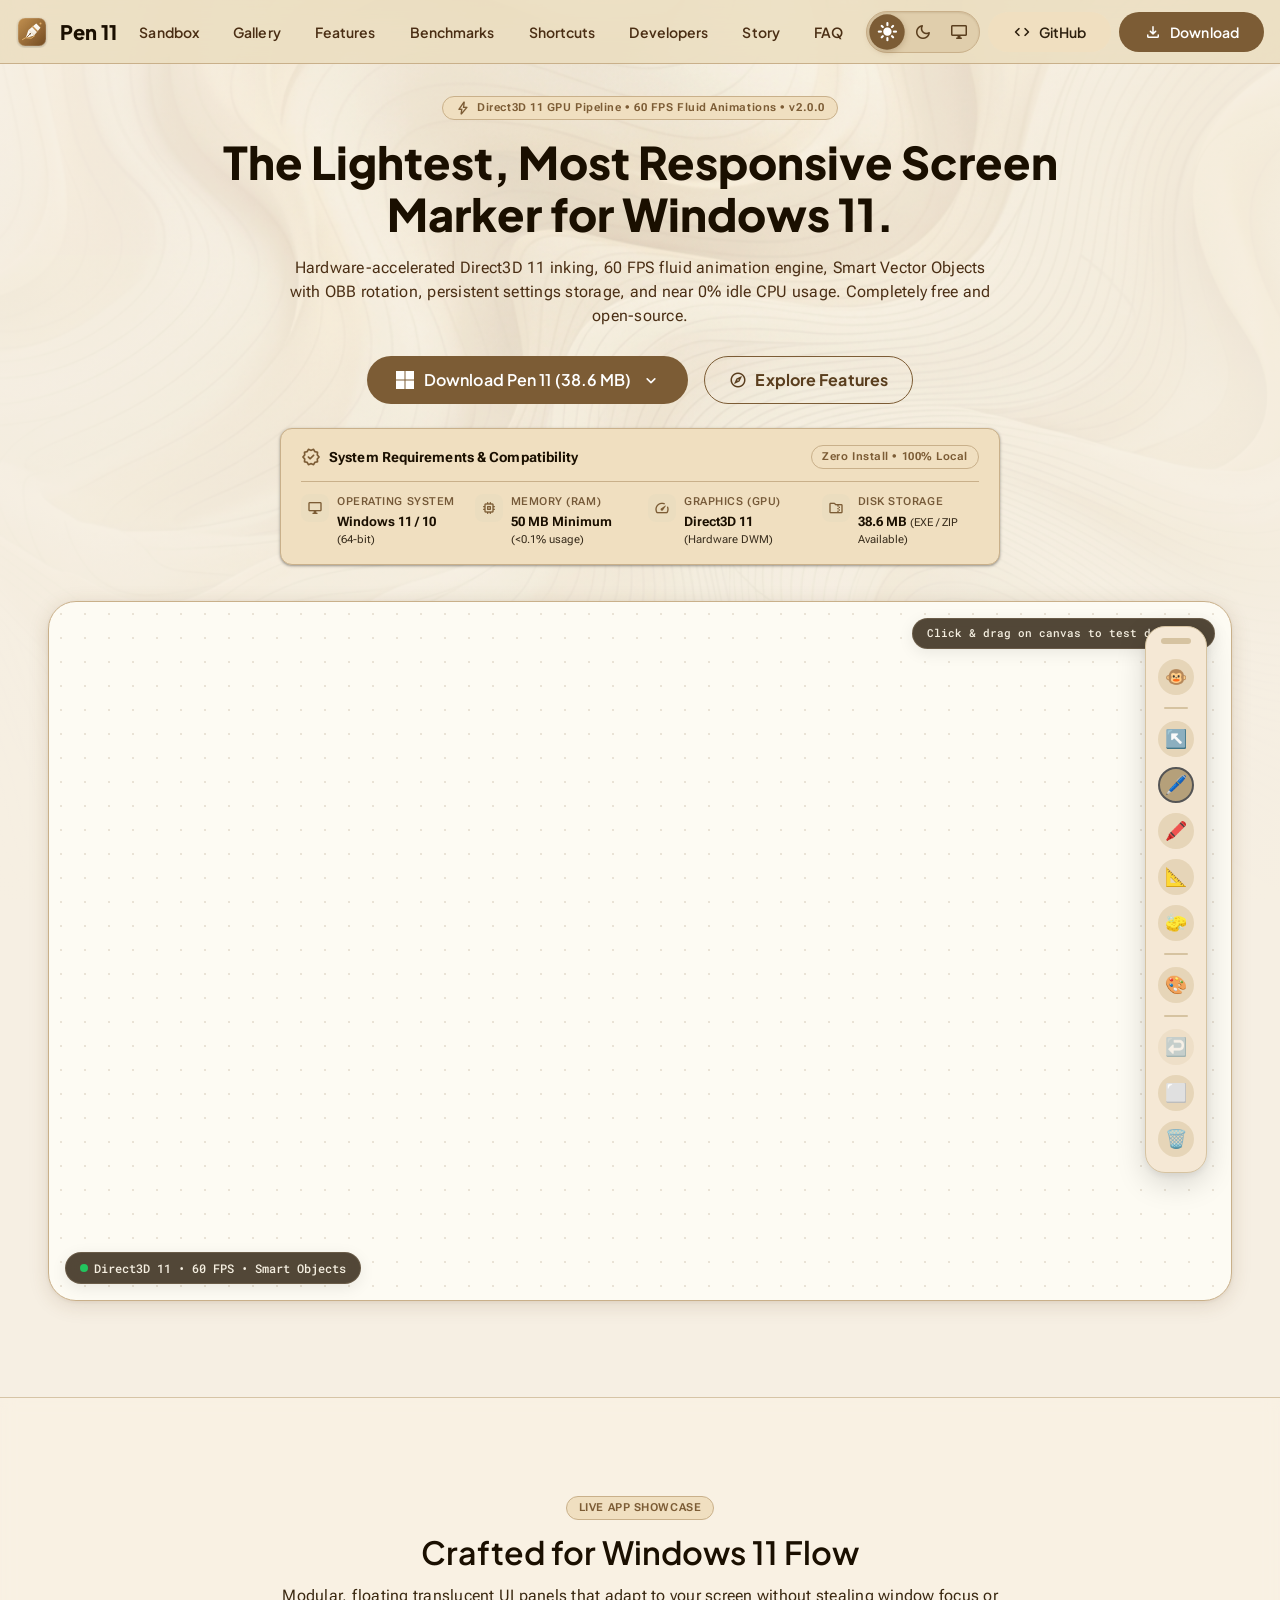
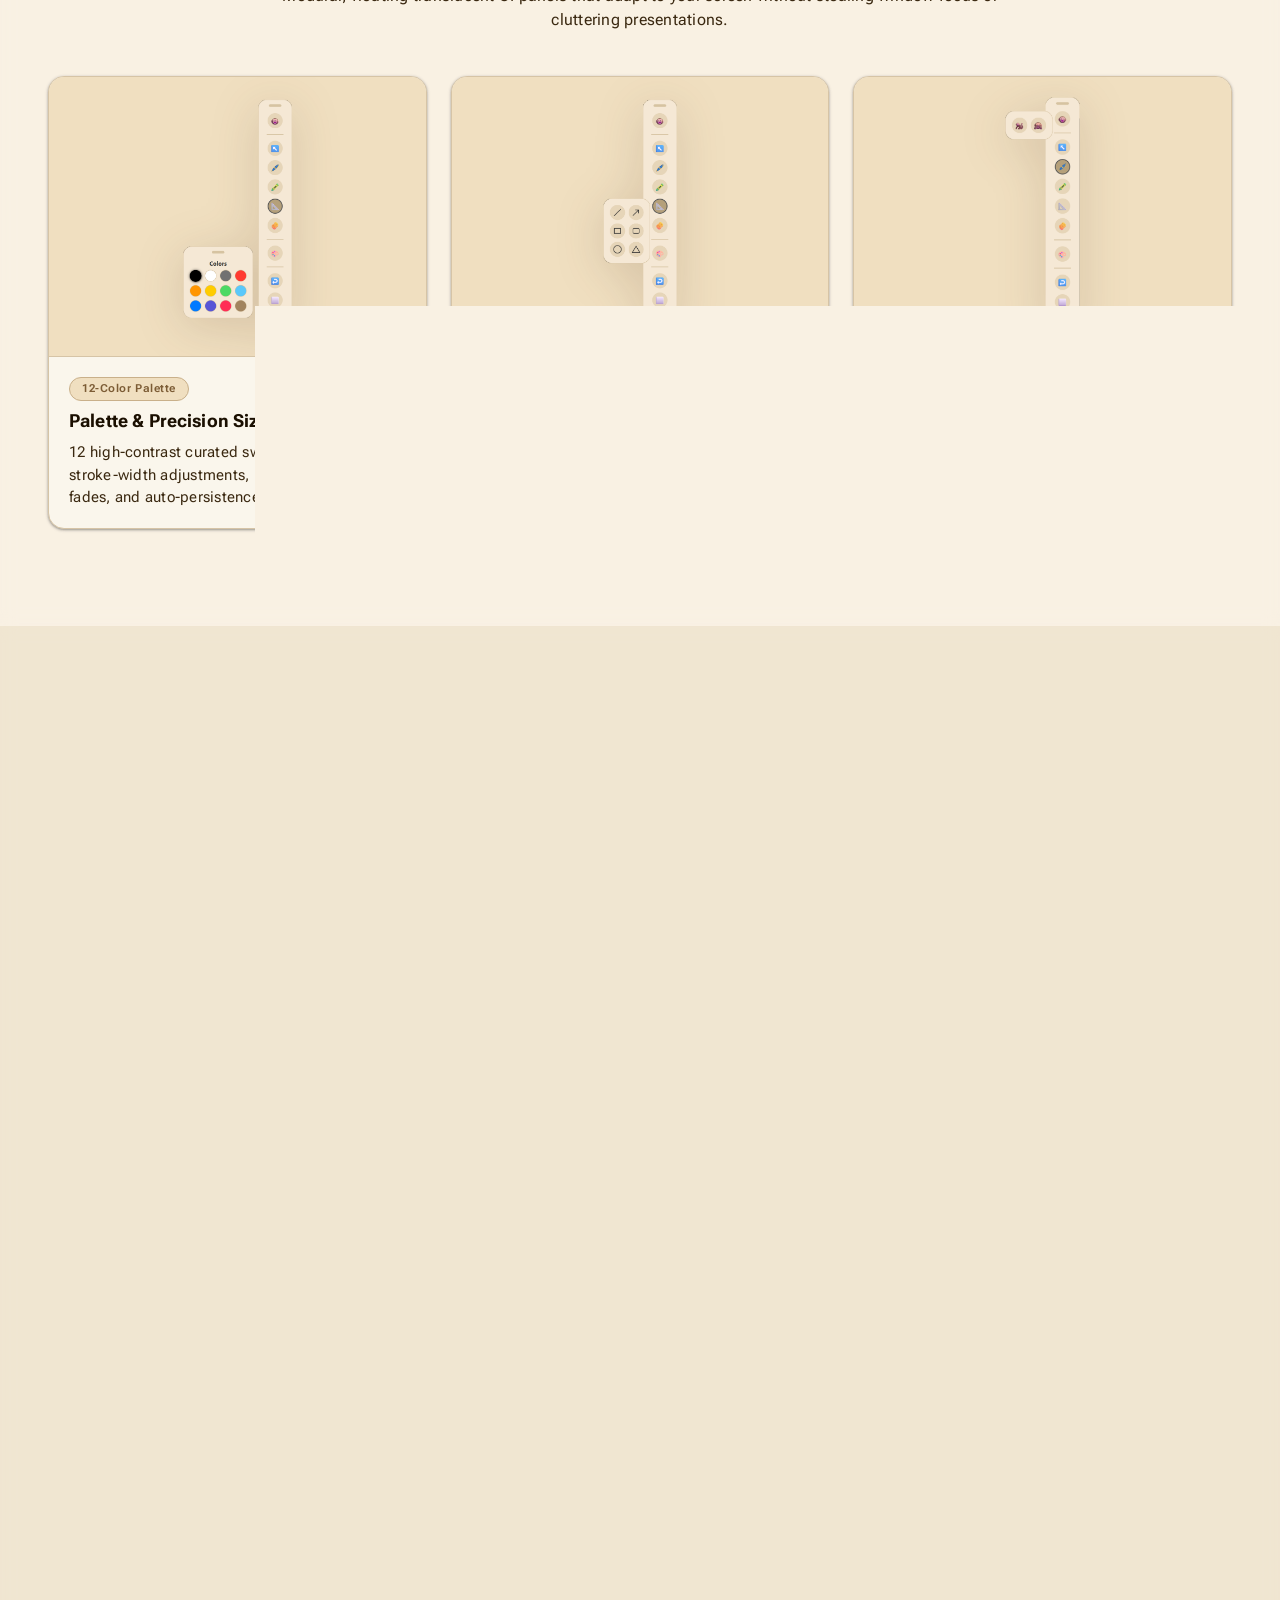
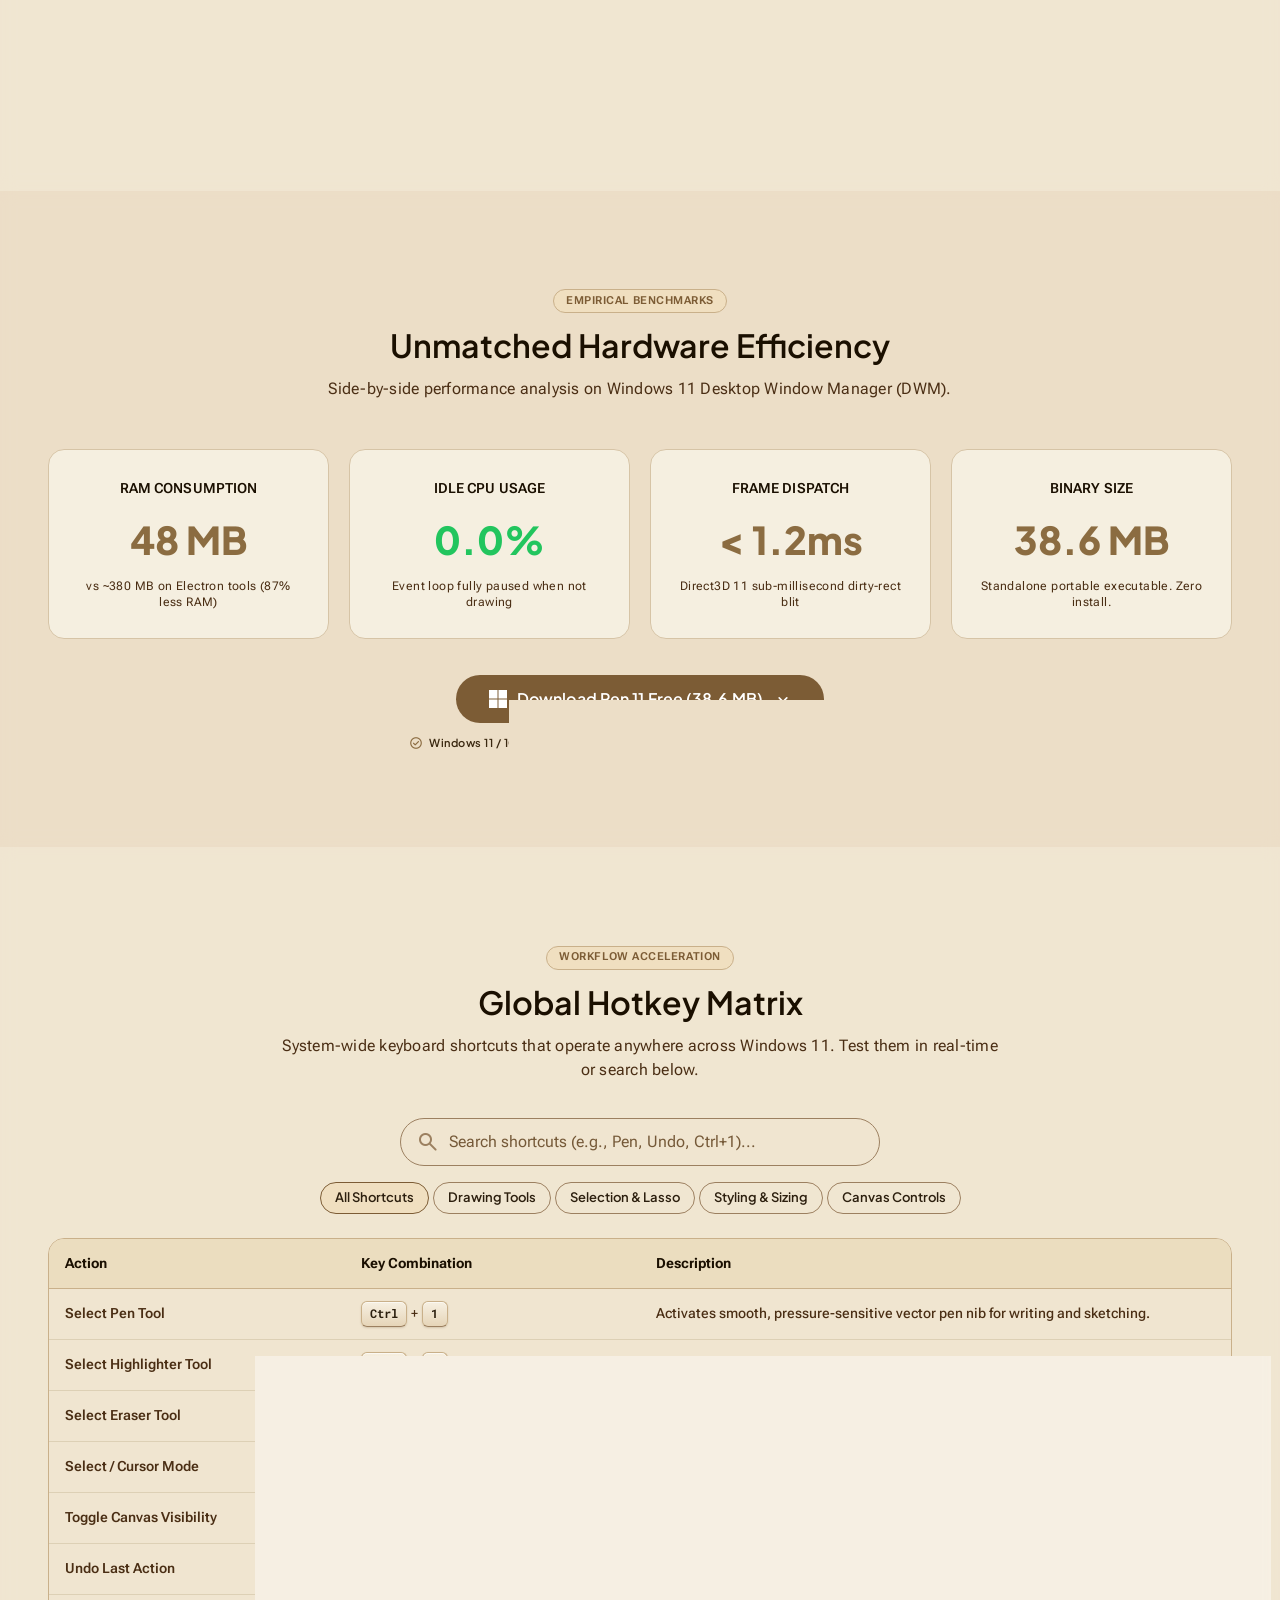
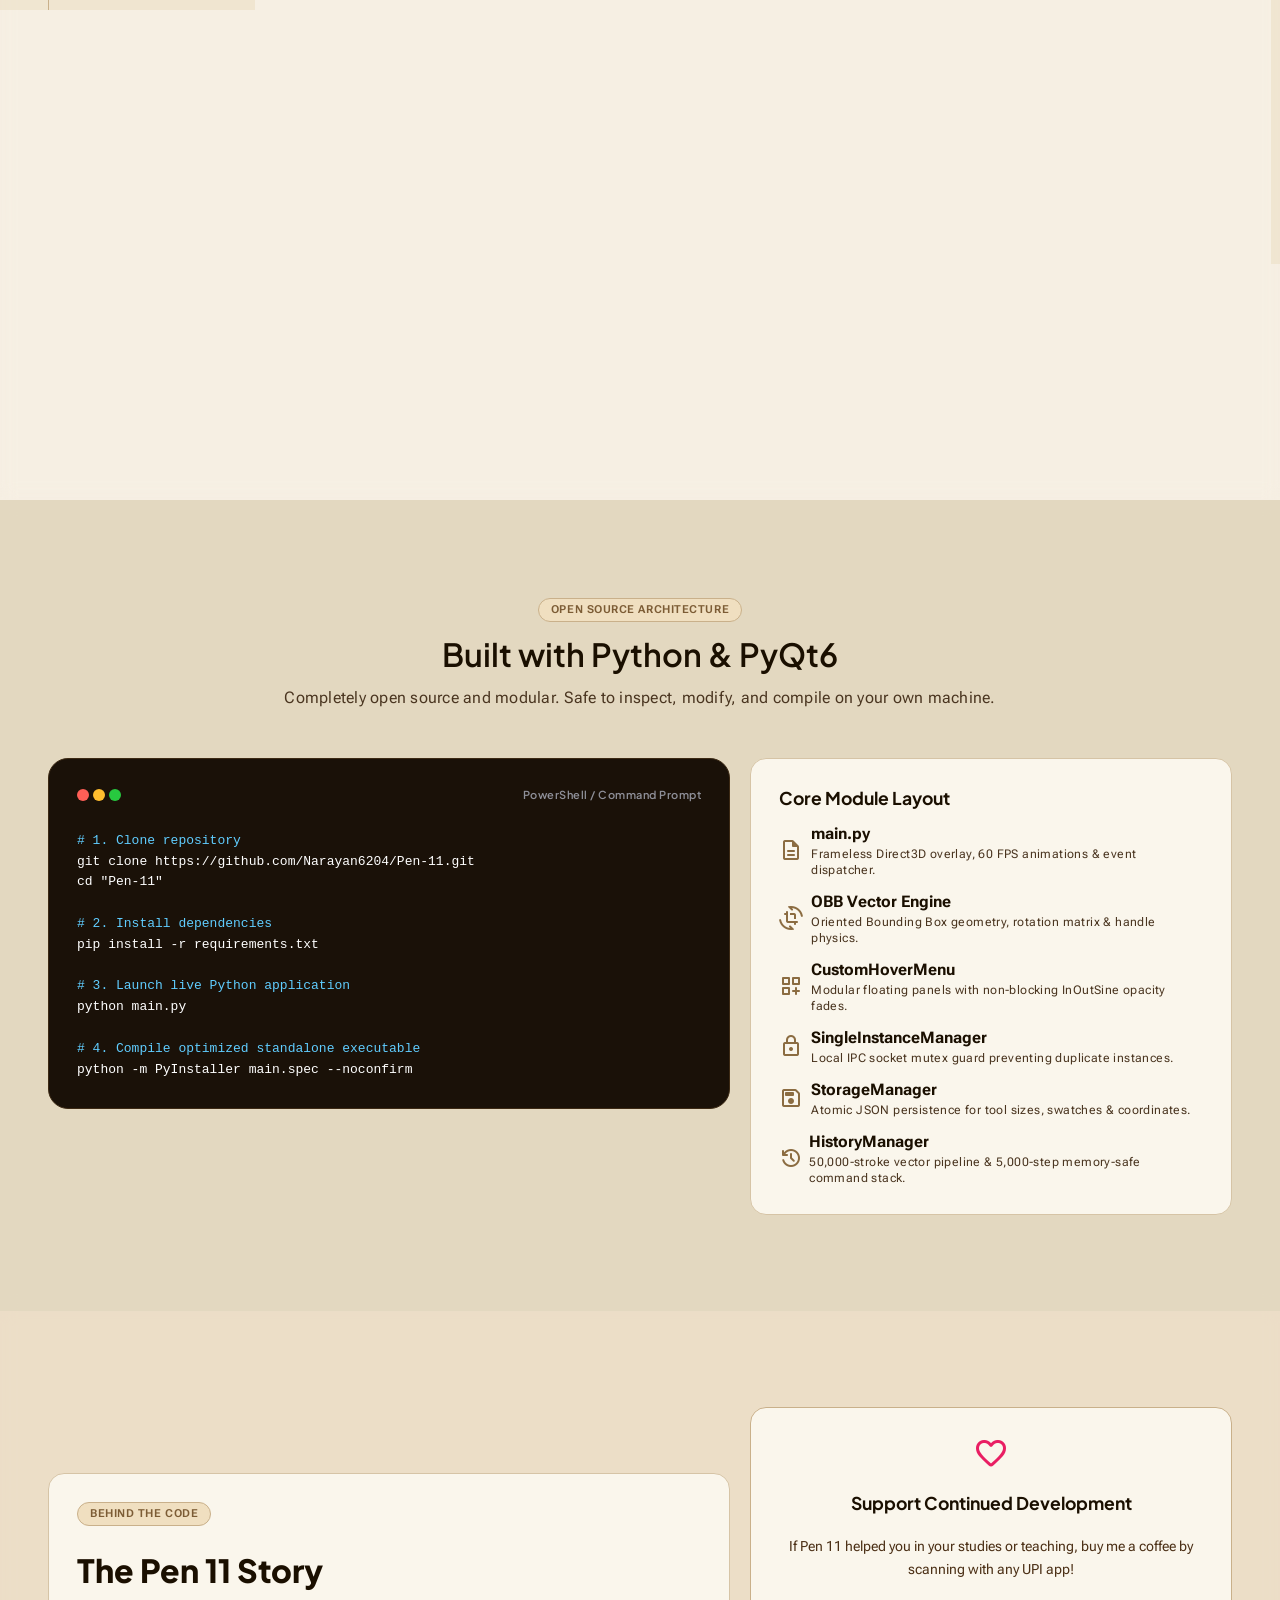
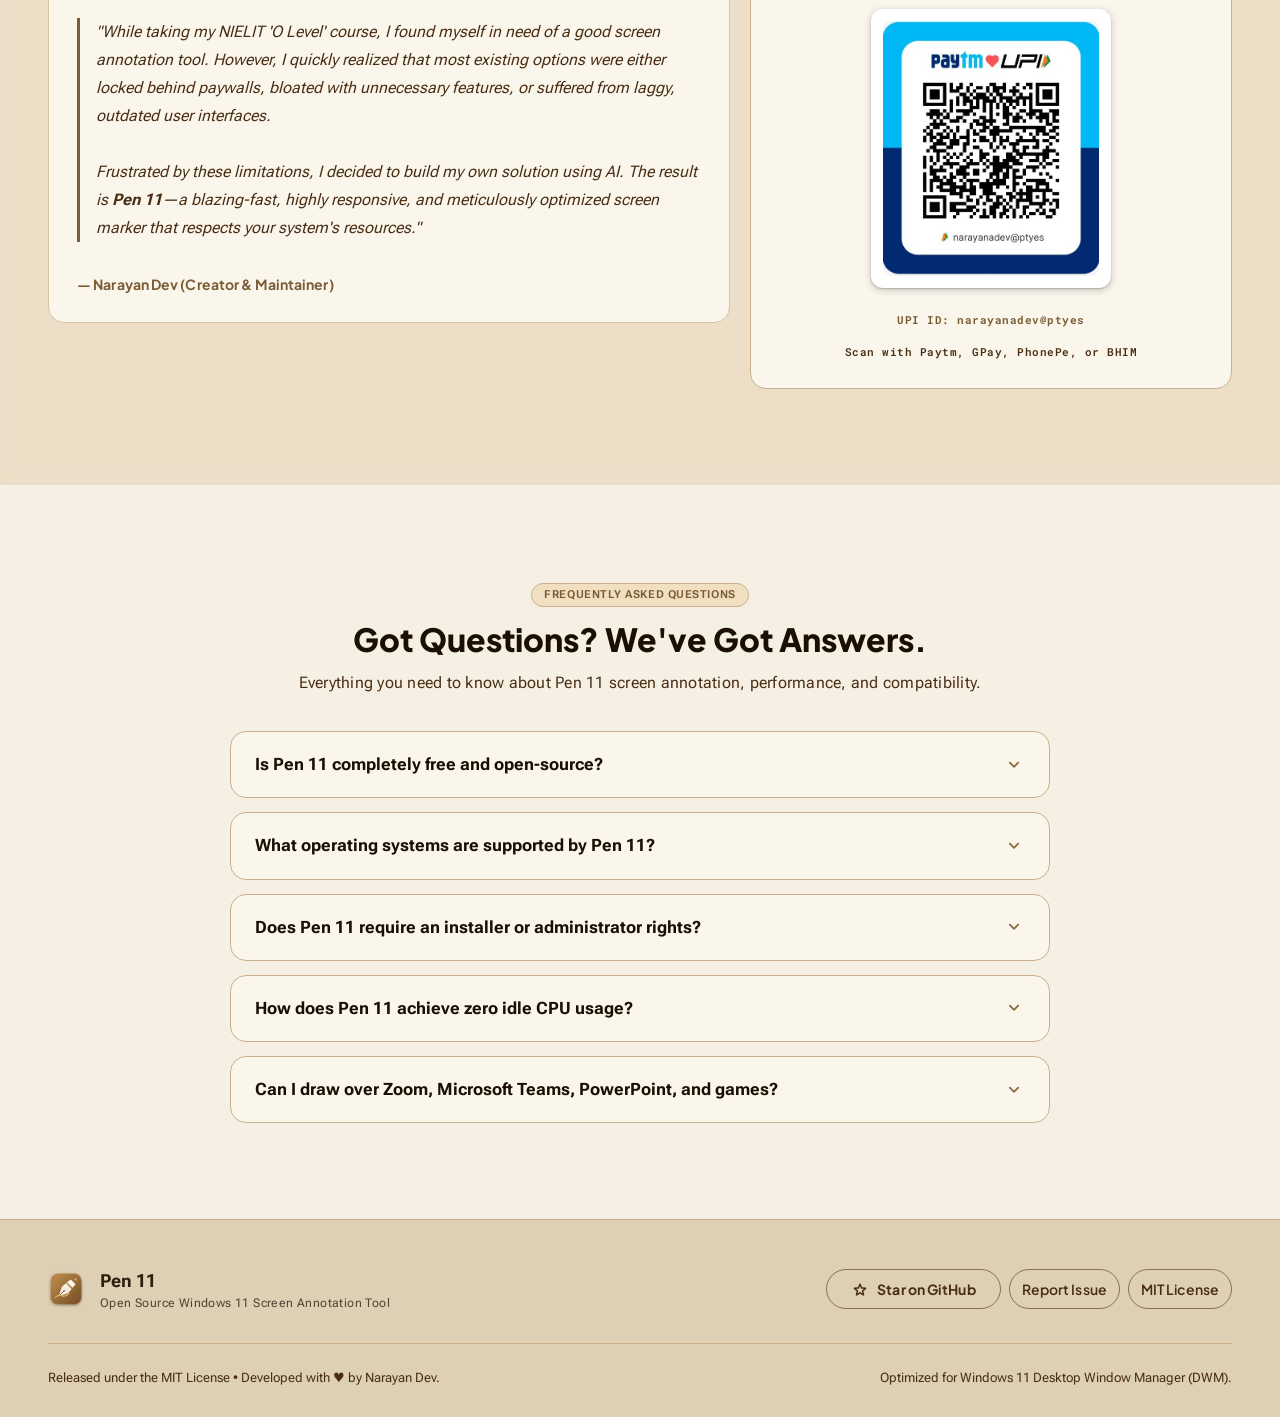
==== commit 182944a0: "fix(tools): restrict canvas auto-unhide and cursor-hide strictly to Pen tool only; keep Eraser and H" ====
--- a/web/index.html
+++ b/web/index.html
@@ -47,12 +47,12 @@
   <link rel="stylesheet" href="https://fonts.googleapis.com/css2?family=Plus+Jakarta+Sans:ital,wght@0,300..800;1,300..800&family=Roboto+Flex:opsz,wght,GRAD,slnt@8..144,100..1000,-200..150,-10..0&family=Roboto+Mono:wght@400;500;600;700&family=Material+Symbols+Rounded:opsz,wght,FILL,GRAD@20..48,100..700,0..1,-50..200&display=swap">
 
   <!-- Stylesheets -->
-  <link rel="stylesheet" href="css/00-tokens.css?v=4.5.0">
-  <link rel="stylesheet" href="css/01-layout.css?v=4.5.0">
-  <link rel="stylesheet" href="css/02-components.css?v=4.5.0">
-  <link rel="stylesheet" href="css/03-motion.css?v=4.5.0">
-  <link rel="stylesheet" href="css/04-canvas.css?v=4.5.0">
-  <link rel="stylesheet" href="css/05-warm-theme.css?v=4.5.0">
+  <link rel="stylesheet" href="css/00-tokens.css?v=4.5.2">
+  <link rel="stylesheet" href="css/01-layout.css?v=4.5.2">
+  <link rel="stylesheet" href="css/02-components.css?v=4.5.2">
+  <link rel="stylesheet" href="css/03-motion.css?v=4.5.2">
+  <link rel="stylesheet" href="css/04-canvas.css?v=4.5.2">
+  <link rel="stylesheet" href="css/05-warm-theme.css?v=4.5.2">
 
   <!-- Immediate Theme Resolver to Prevent FOUT and Desync -->
   <script>
@@ -1167,6 +1167,6 @@
   </div>
 
   <!-- Application Entry Point ES Module -->
-  <script type="module" src="js/app.js?v=4.5.0"></script>
+  <script type="module" src="js/app.js?v=4.5.2"></script>
 </body>
 </html>
--- a/web/css/04-canvas.css
+++ b/web/css/04-canvas.css
@@ -487,12 +487,27 @@
   cursor: default;
 }
 
-/* Hide cursor icon while actively drawing / inking on canvas */
-.canvas-stage-wrapper.is-drawing,
-.canvas-stage-wrapper.is-drawing canvas,
-.pen-canvas-container.is-drawing,
-.pen-canvas-container.is-drawing canvas {
+/* Hide cursor icon while actively drawing / inking on canvas ONLY for Pen tool */
+.canvas-stage-wrapper.cursor-pen.is-drawing,
+.canvas-stage-wrapper.cursor-pen.is-drawing canvas,
+.pen-canvas-container.cursor-pen.is-drawing,
+.pen-canvas-container.cursor-pen.is-drawing canvas {
   cursor: none !important;
+}
+
+/* Ensure Eraser and Highlighter cursors remain 100% visible while actively drawing/erasing */
+.canvas-stage-wrapper.cursor-eraser.is-drawing,
+.canvas-stage-wrapper.cursor-eraser.is-drawing canvas,
+.pen-canvas-container.cursor-eraser.is-drawing,
+.pen-canvas-container.cursor-eraser.is-drawing canvas {
+  cursor: url('../assets/cursor_eraser.png') 32 32, not-allowed !important;
+}
+
+.canvas-stage-wrapper.cursor-highlighter.is-drawing,
+.canvas-stage-wrapper.cursor-highlighter.is-drawing canvas,
+.pen-canvas-container.cursor-highlighter.is-drawing,
+.pen-canvas-container.cursor-highlighter.is-drawing canvas {
+  cursor: url('../assets/cursor_highlighter.png') 32 32, cell !important;
 }
 
 /* Reset to standard UI cursors whenever hovering over main toolbar or sub-menu flyouts */
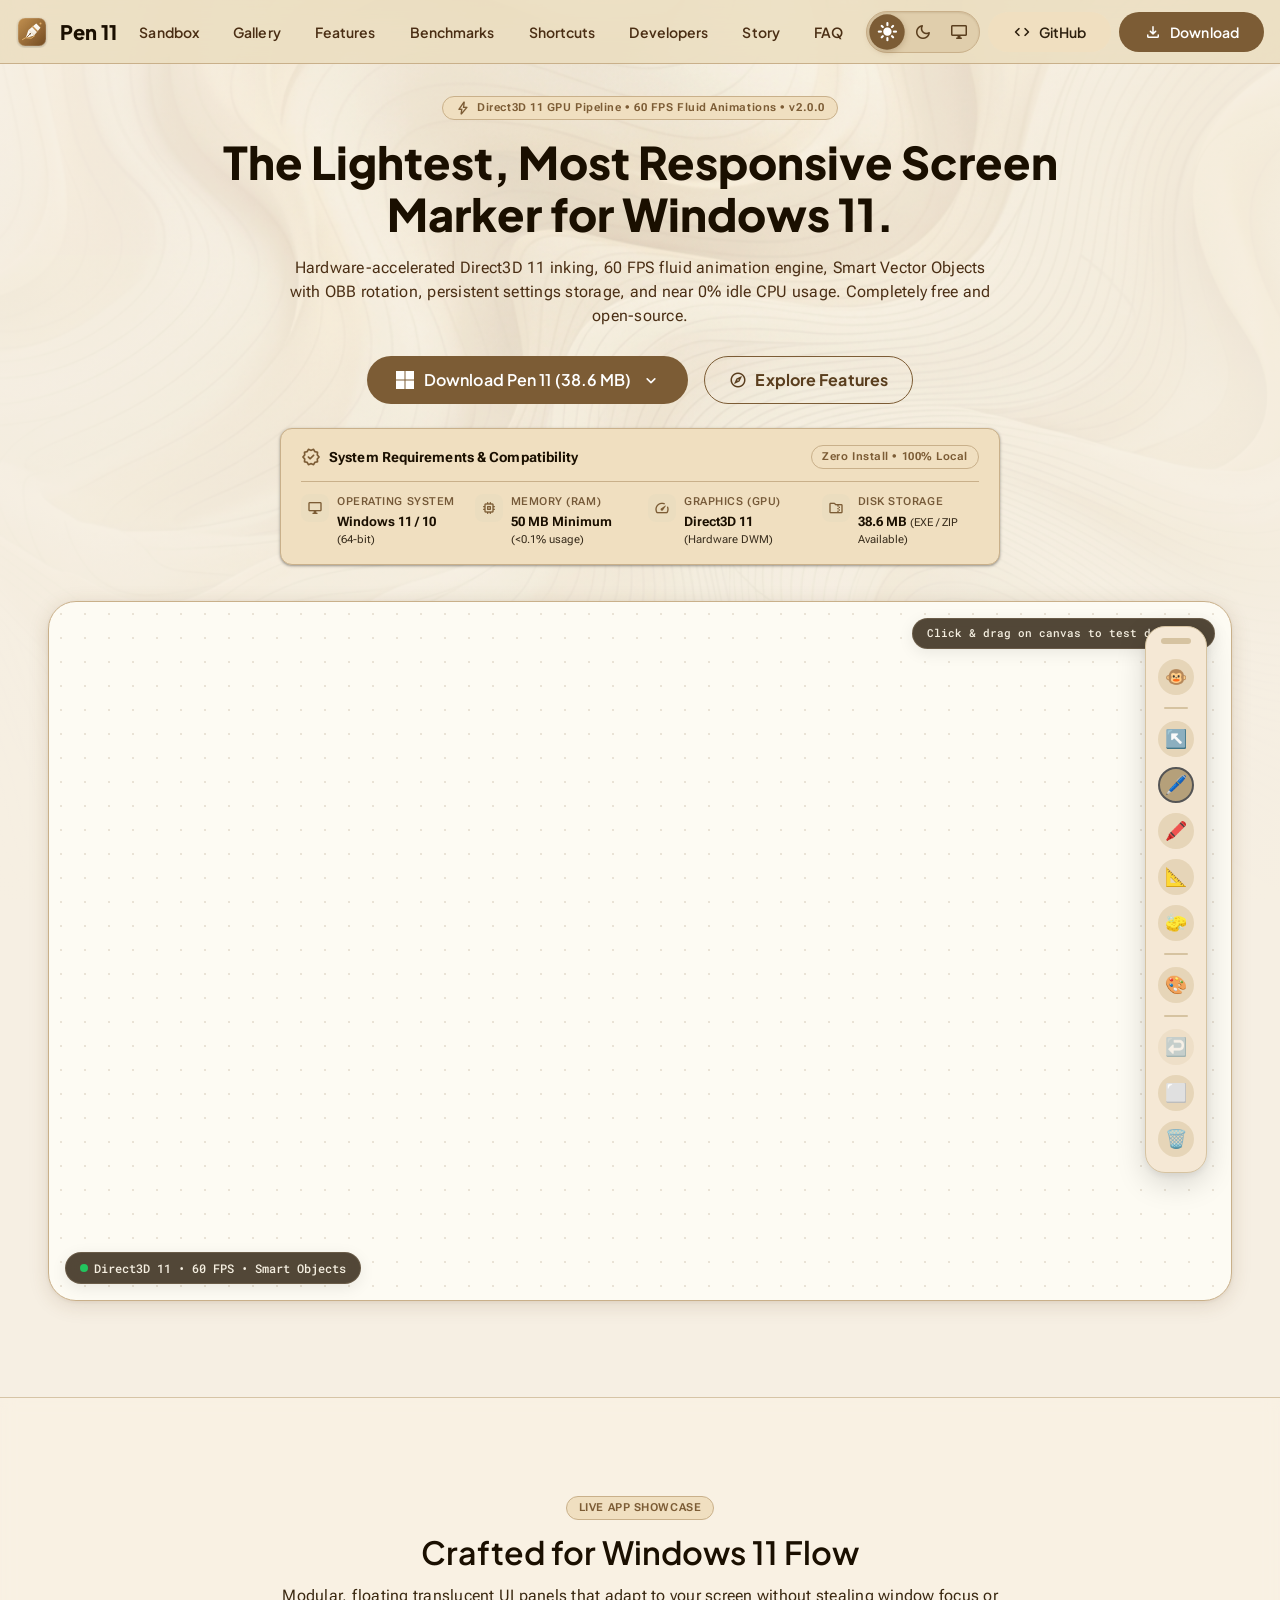
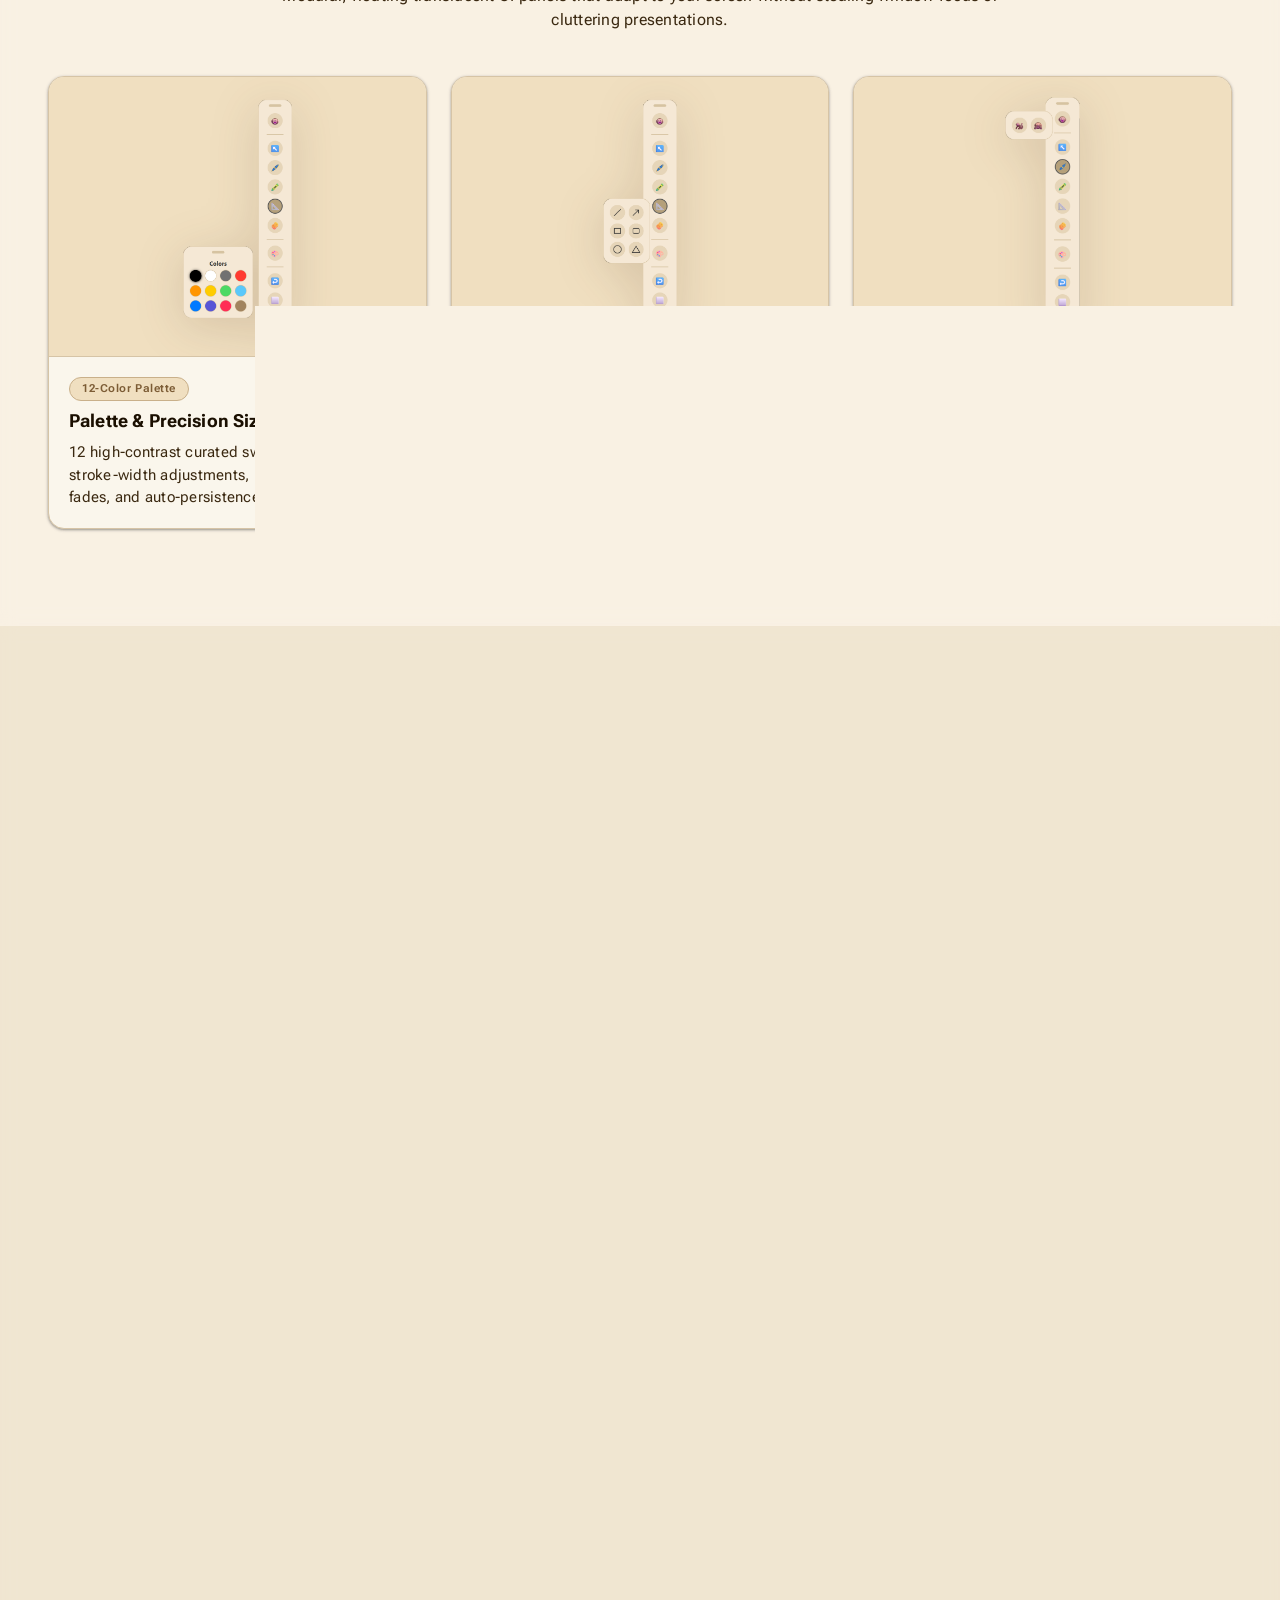
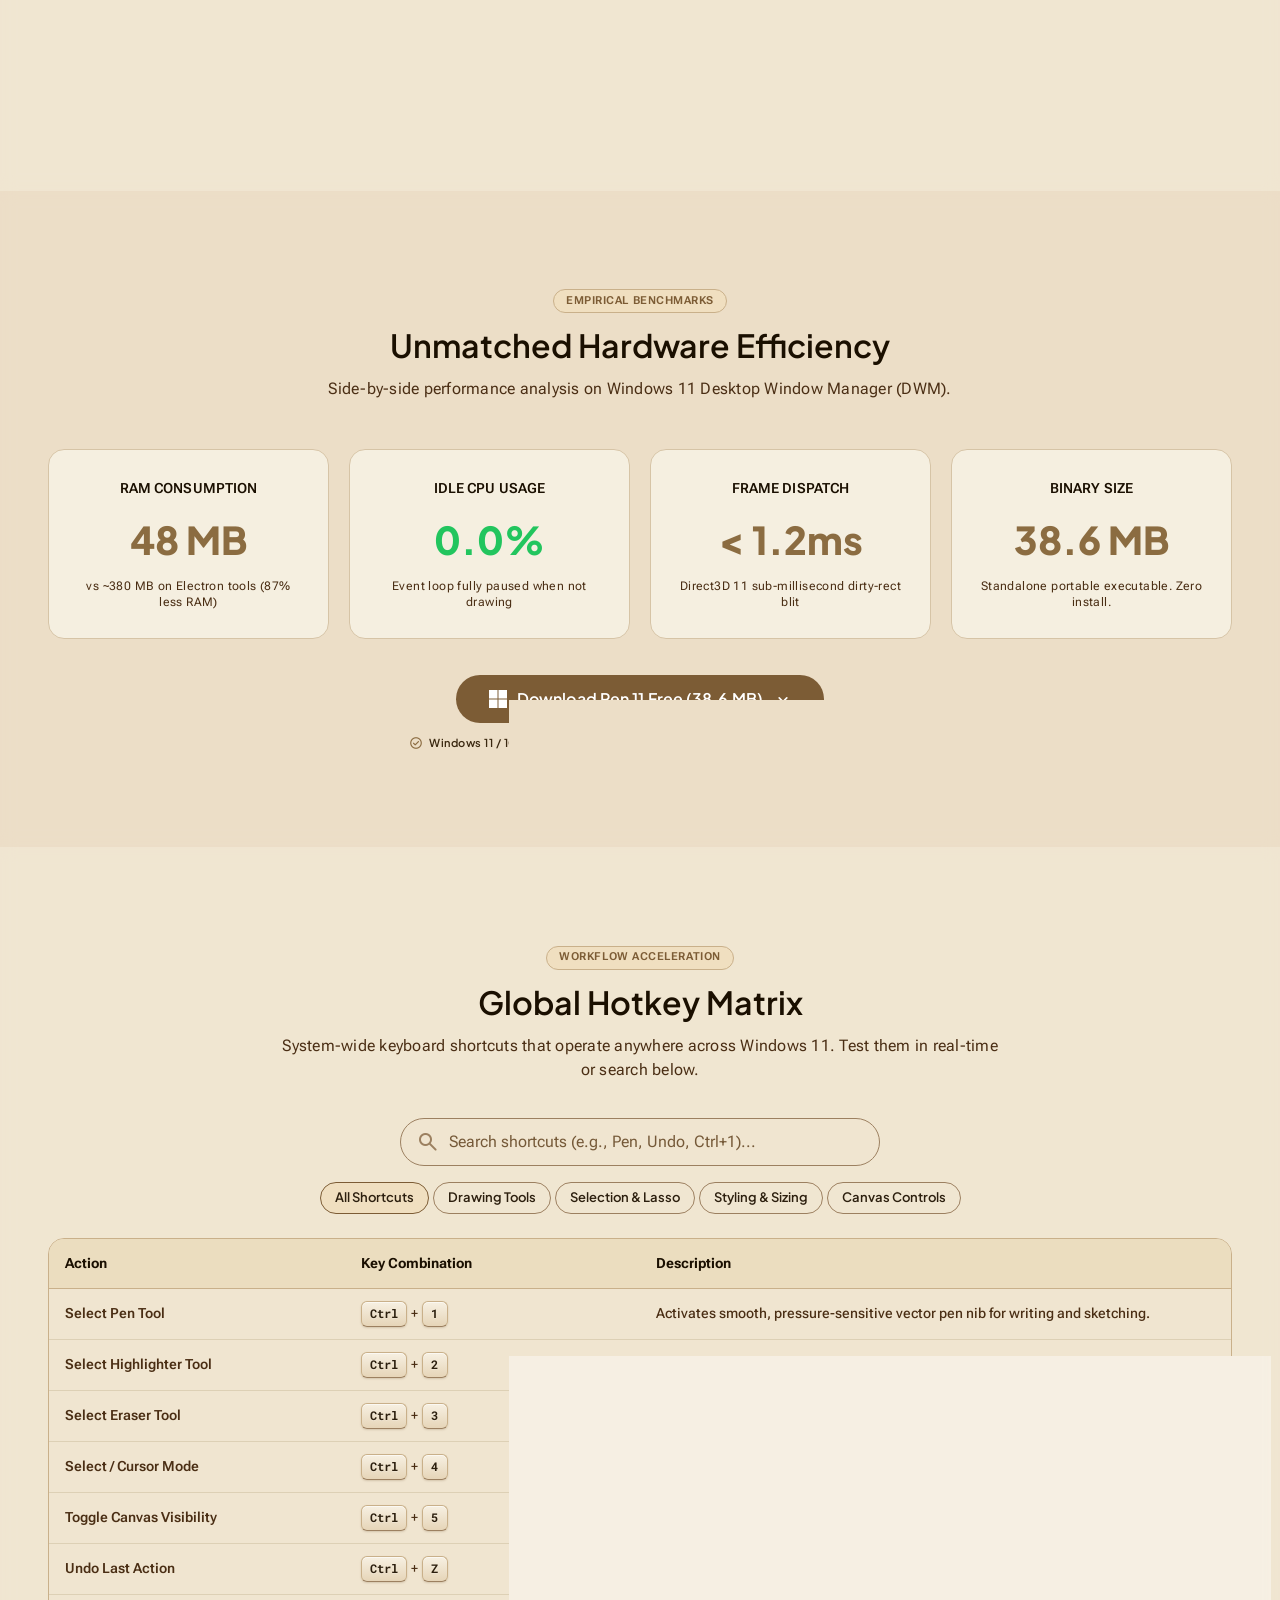
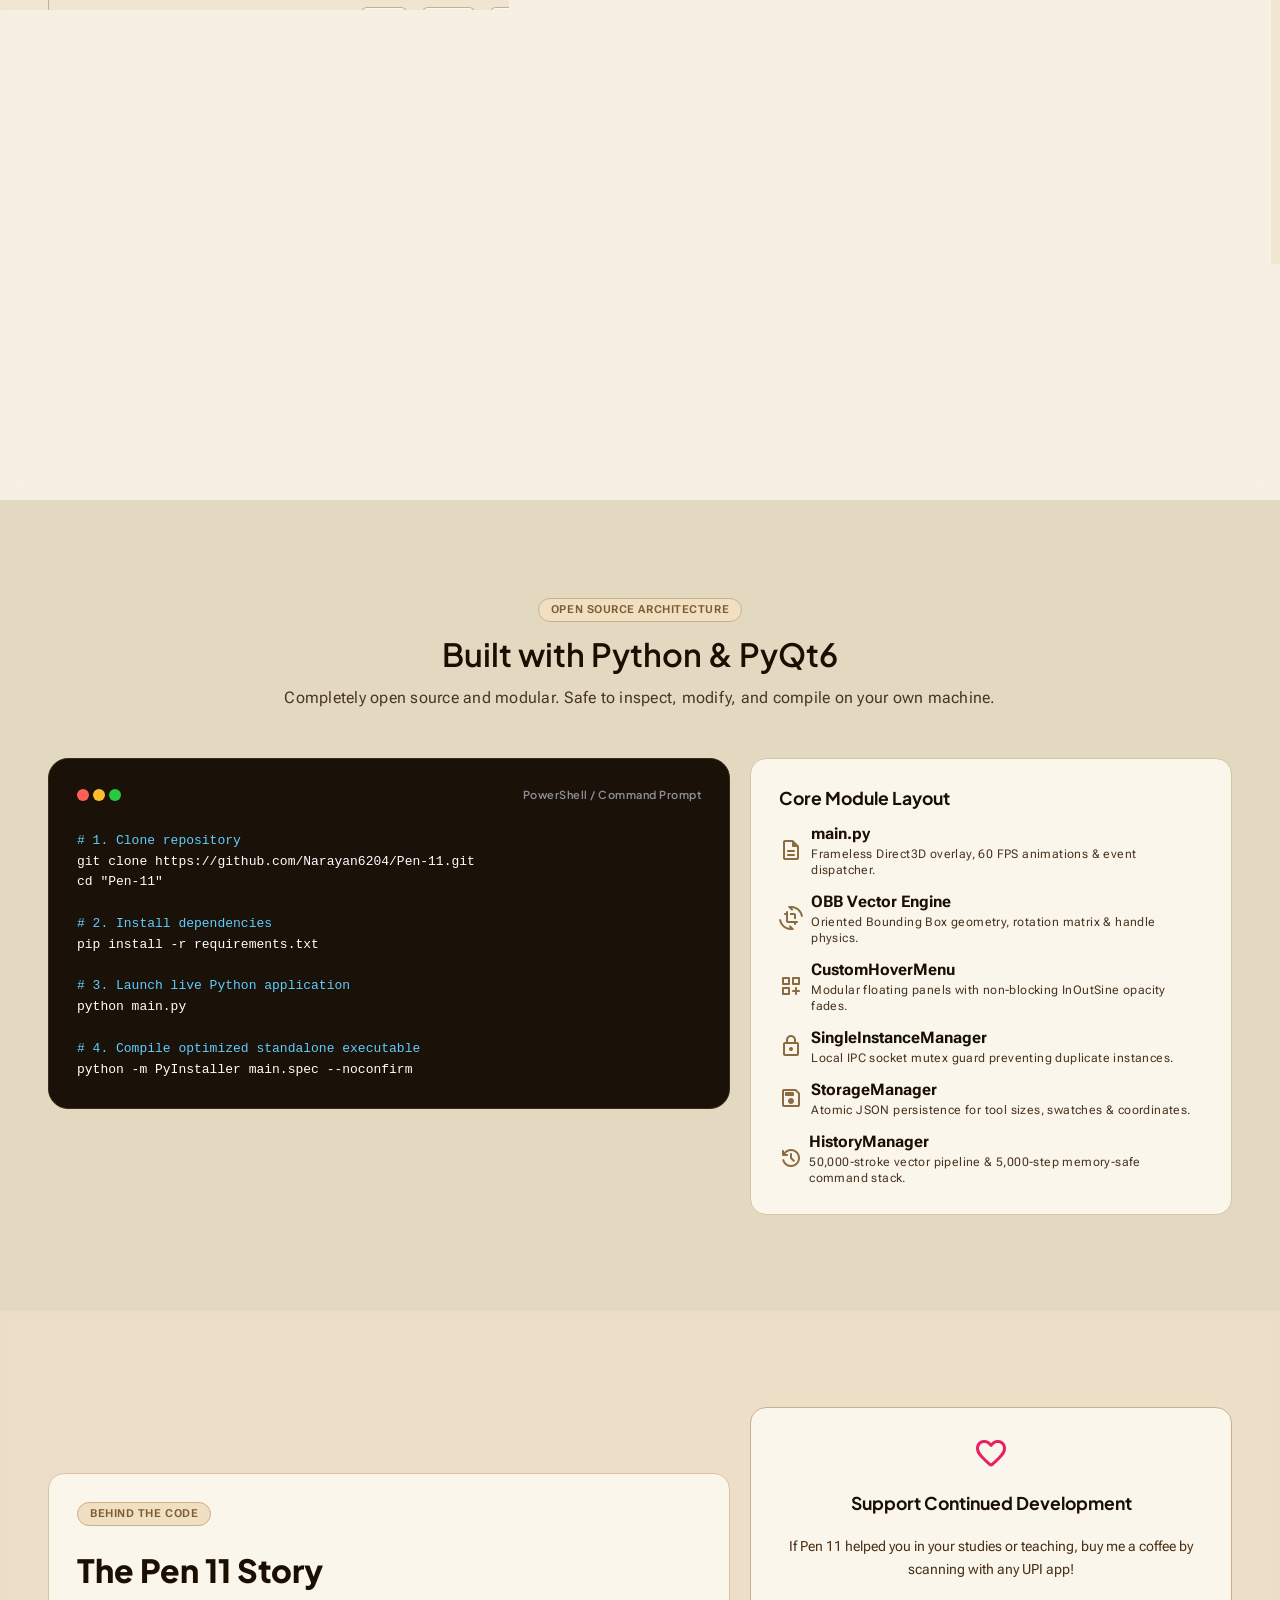
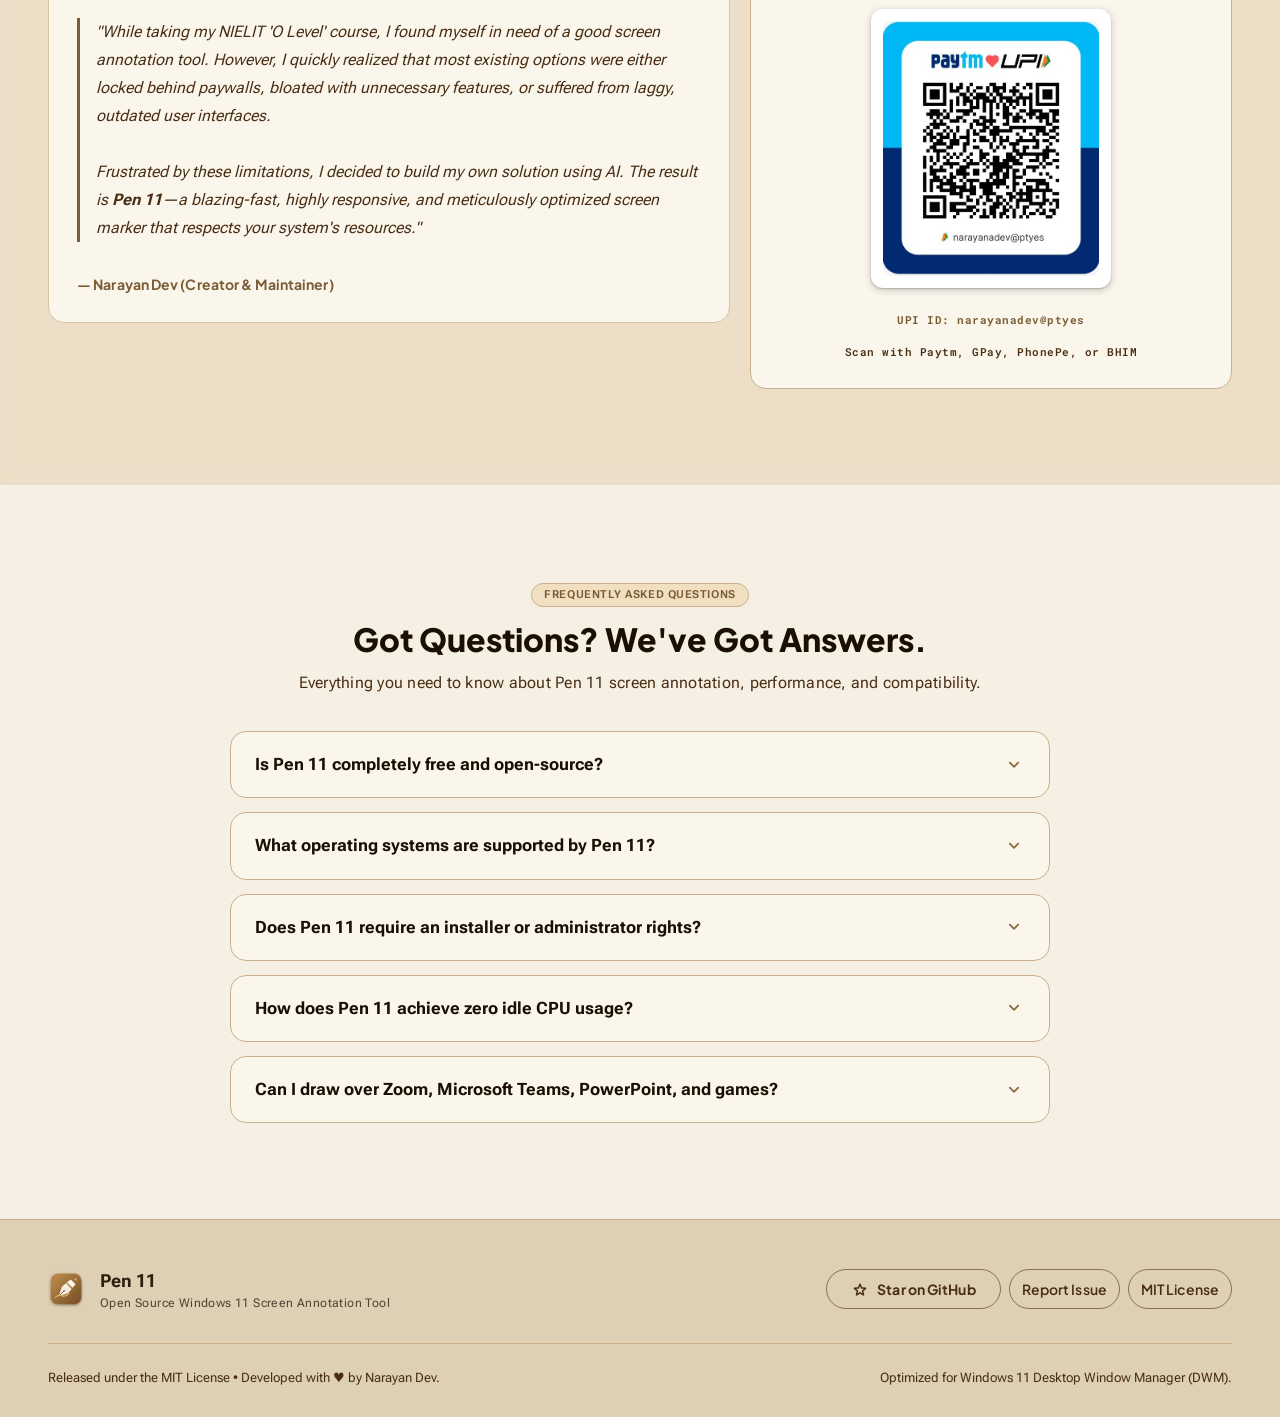
==== commit f8902d6d: "fix(responsive): make snackbars, restricted messages, and demo alert 100% fluid and responsive on mo" ====
--- a/web/index.html
+++ b/web/index.html
@@ -47,12 +47,12 @@
   <link rel="stylesheet" href="https://fonts.googleapis.com/css2?family=Plus+Jakarta+Sans:ital,wght@0,300..800;1,300..800&family=Roboto+Flex:opsz,wght,GRAD,slnt@8..144,100..1000,-200..150,-10..0&family=Roboto+Mono:wght@400;500;600;700&family=Material+Symbols+Rounded:opsz,wght,FILL,GRAD@20..48,100..700,0..1,-50..200&display=swap">
 
   <!-- Stylesheets -->
-  <link rel="stylesheet" href="css/00-tokens.css?v=4.5.2">
-  <link rel="stylesheet" href="css/01-layout.css?v=4.5.2">
-  <link rel="stylesheet" href="css/02-components.css?v=4.5.2">
-  <link rel="stylesheet" href="css/03-motion.css?v=4.5.2">
-  <link rel="stylesheet" href="css/04-canvas.css?v=4.5.2">
-  <link rel="stylesheet" href="css/05-warm-theme.css?v=4.5.2">
+  <link rel="stylesheet" href="css/00-tokens.css?v=4.5.3">
+  <link rel="stylesheet" href="css/01-layout.css?v=4.5.3">
+  <link rel="stylesheet" href="css/02-components.css?v=4.5.3">
+  <link rel="stylesheet" href="css/03-motion.css?v=4.5.3">
+  <link rel="stylesheet" href="css/04-canvas.css?v=4.5.3">
+  <link rel="stylesheet" href="css/05-warm-theme.css?v=4.5.3">
 
   <!-- Immediate Theme Resolver to Prevent FOUT and Desync -->
   <script>
@@ -1167,6 +1167,6 @@
   </div>
 
   <!-- Application Entry Point ES Module -->
-  <script type="module" src="js/app.js?v=4.5.2"></script>
+  <script type="module" src="js/app.js?v=4.5.3"></script>
 </body>
 </html>
--- a/web/css/02-components.css
+++ b/web/css/02-components.css
@@ -537,11 +537,12 @@
   bottom: 24px;
   left: 50%;
   transform: translateX(-50%) translateY(100px);
-  min-width: 320px;
-  max-width: 600px;
-  height: 48px;
-  padding: 0 16px;
-  border-radius: var(--md-sys-shape-corner-extra-small);
+  min-width: 280px;
+  max-width: min(560px, calc(100vw - 32px));
+  width: auto;
+  min-height: 48px;
+  padding: 8px 16px;
+  border-radius: var(--md-sys-shape-corner-small);
   background-color: var(--md-sys-color-inverse-surface);
   color: var(--md-sys-color-inverse-on-surface);
   box-shadow: var(--md-sys-elevation-level3);
@@ -551,6 +552,7 @@
   gap: 12px;
   z-index: 1100;
   opacity: 0;
+  box-sizing: border-box;
   transition: transform var(--md-sys-motion-duration-medium2) var(--md-sys-motion-easing-emphasized-decelerate),
               opacity var(--md-sys-motion-duration-medium2) var(--md-sys-motion-easing-emphasized-decelerate);
 }
@@ -558,18 +560,54 @@
 .m3-snackbar.active {
   transform: translateX(-50%) translateY(0);
   opacity: 1;
+}
+
+.m3-snackbar-content {
+  display: flex;
+  align-items: center;
+  gap: 10px;
+  flex: 1;
+  min-width: 0;
+}
+
+.m3-snackbar-text {
+  font-size: 13.5px;
+  line-height: 1.4;
+  word-break: break-word;
+  overflow-wrap: break-word;
+  color: inherit;
+}
+
+.m3-snackbar-actions {
+  display: flex;
+  align-items: center;
+  gap: 8px;
+  flex-shrink: 0;
+  margin-left: auto;
 }
 
 @media (max-width: 839px) {
   .m3-snackbar {
     bottom: calc(76px + env(safe-area-inset-bottom, 0px));
     width: calc(100% - 24px);
-    min-width: 0;
     max-width: calc(100vw - 24px);
-    padding: 0 12px;
-    height: auto;
-    min-height: 48px;
-    box-sizing: border-box;
+    padding: 10px 14px;
+    gap: 10px;
+  }
+}
+
+@media (max-width: 480px) {
+  .m3-snackbar {
+    flex-wrap: wrap;
+    align-items: flex-start;
+    padding: 12px 14px;
+  }
+  .m3-snackbar-actions {
+    width: 100%;
+    justify-content: flex-end;
+    margin-top: 4px;
+    padding-top: 4px;
+    border-top: 1px solid rgba(255, 255, 255, 0.1);
   }
 }
 
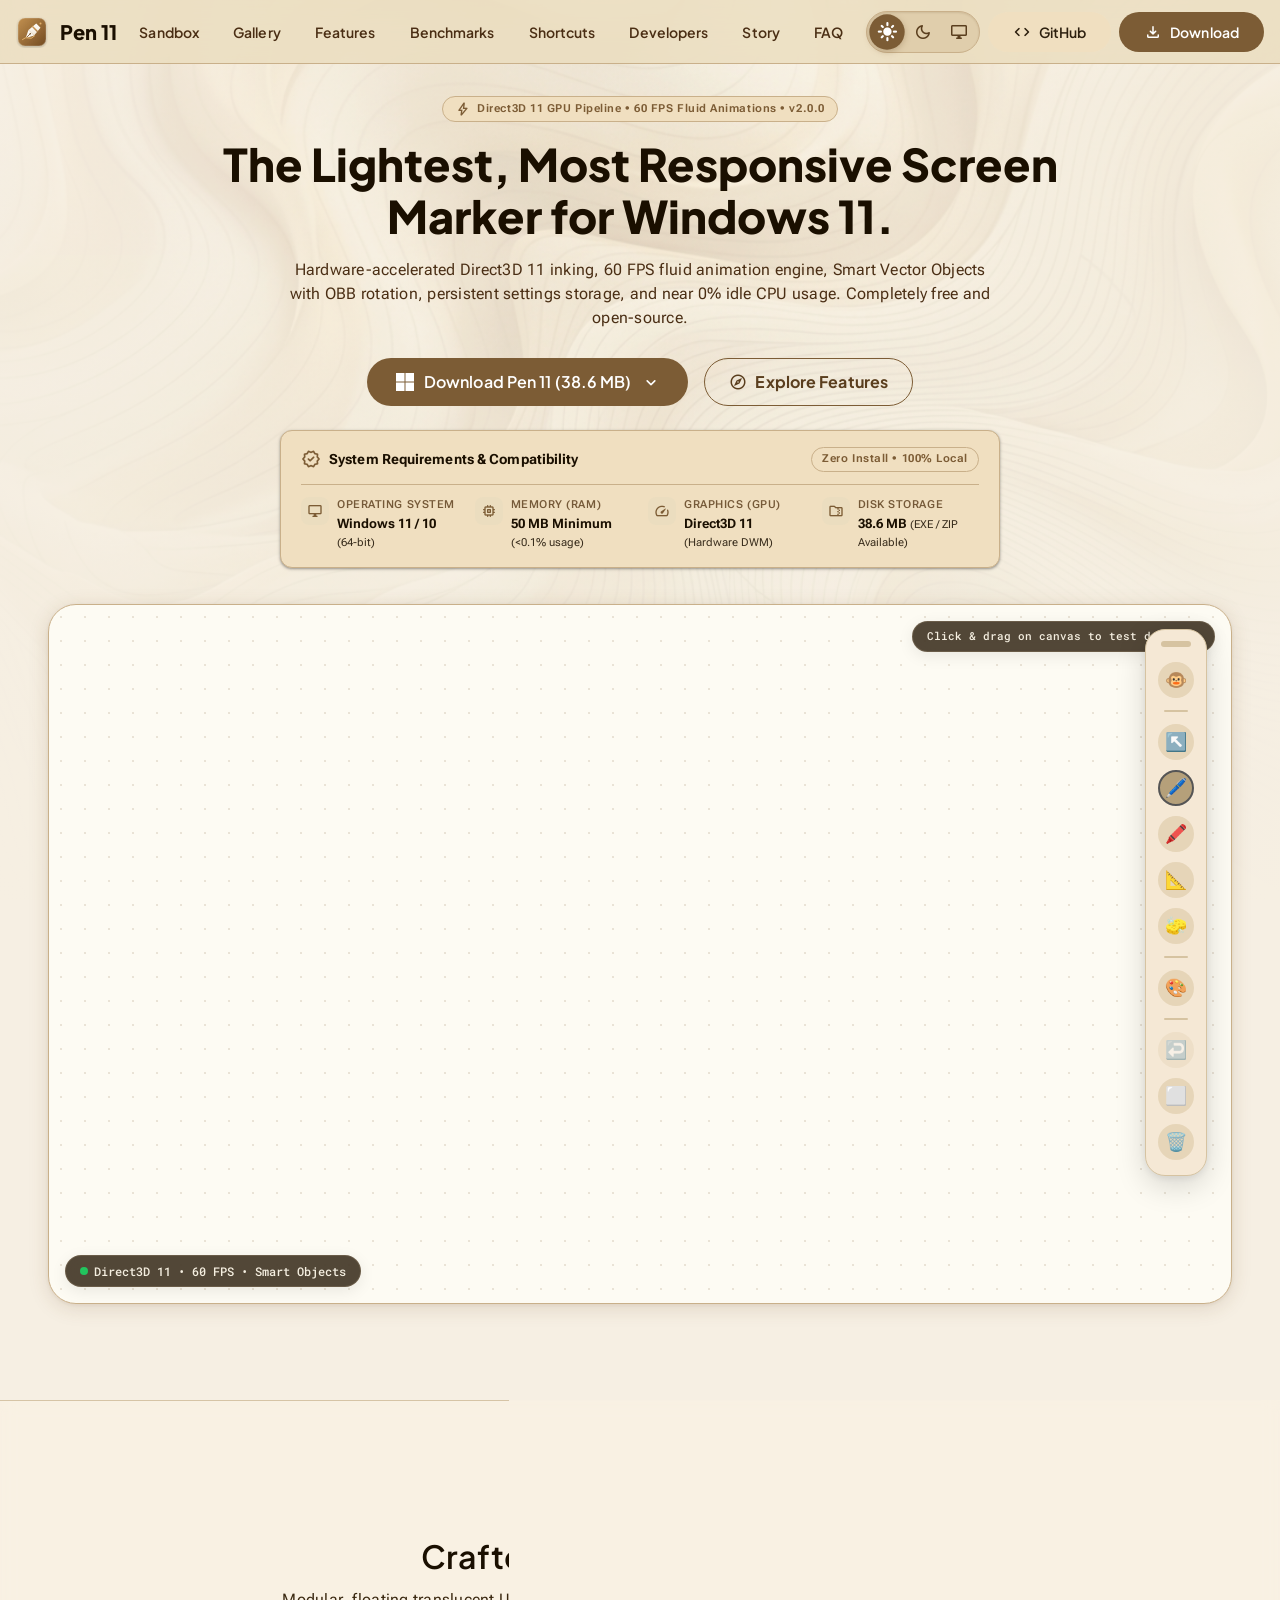
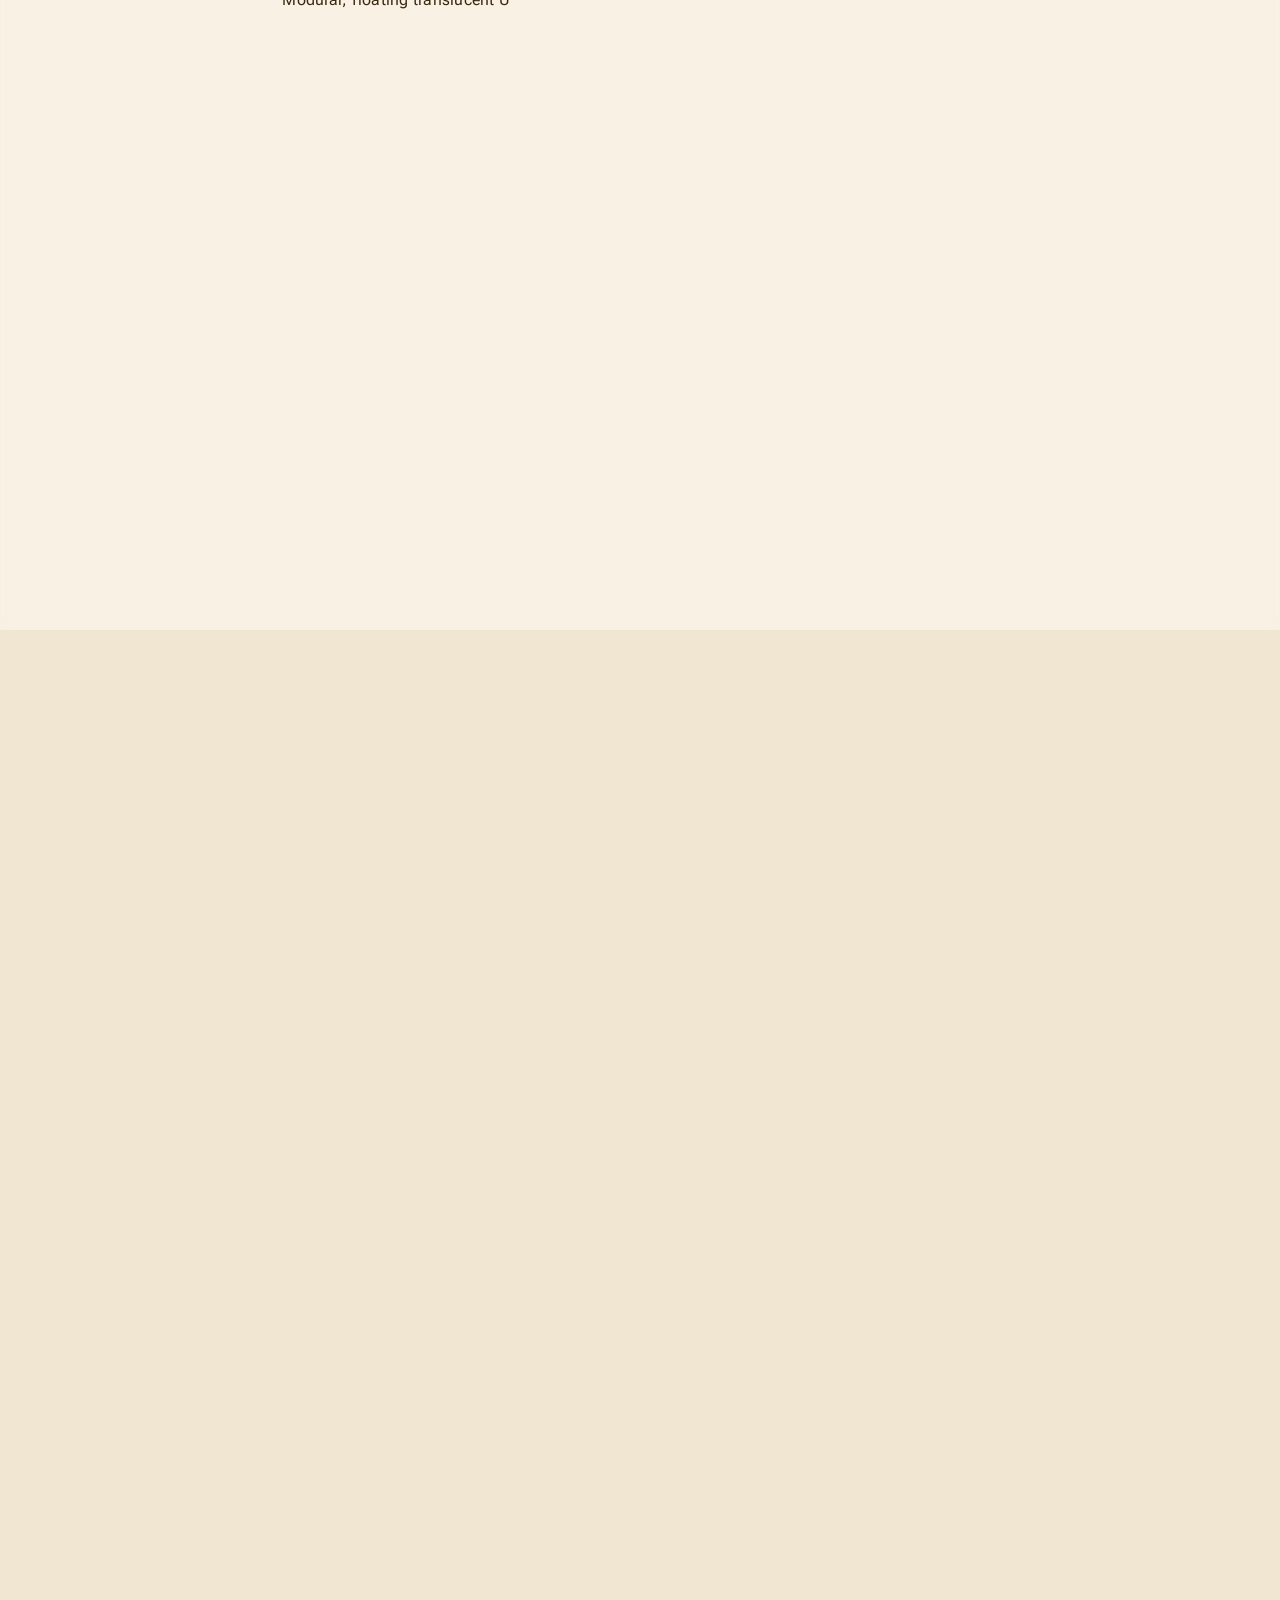
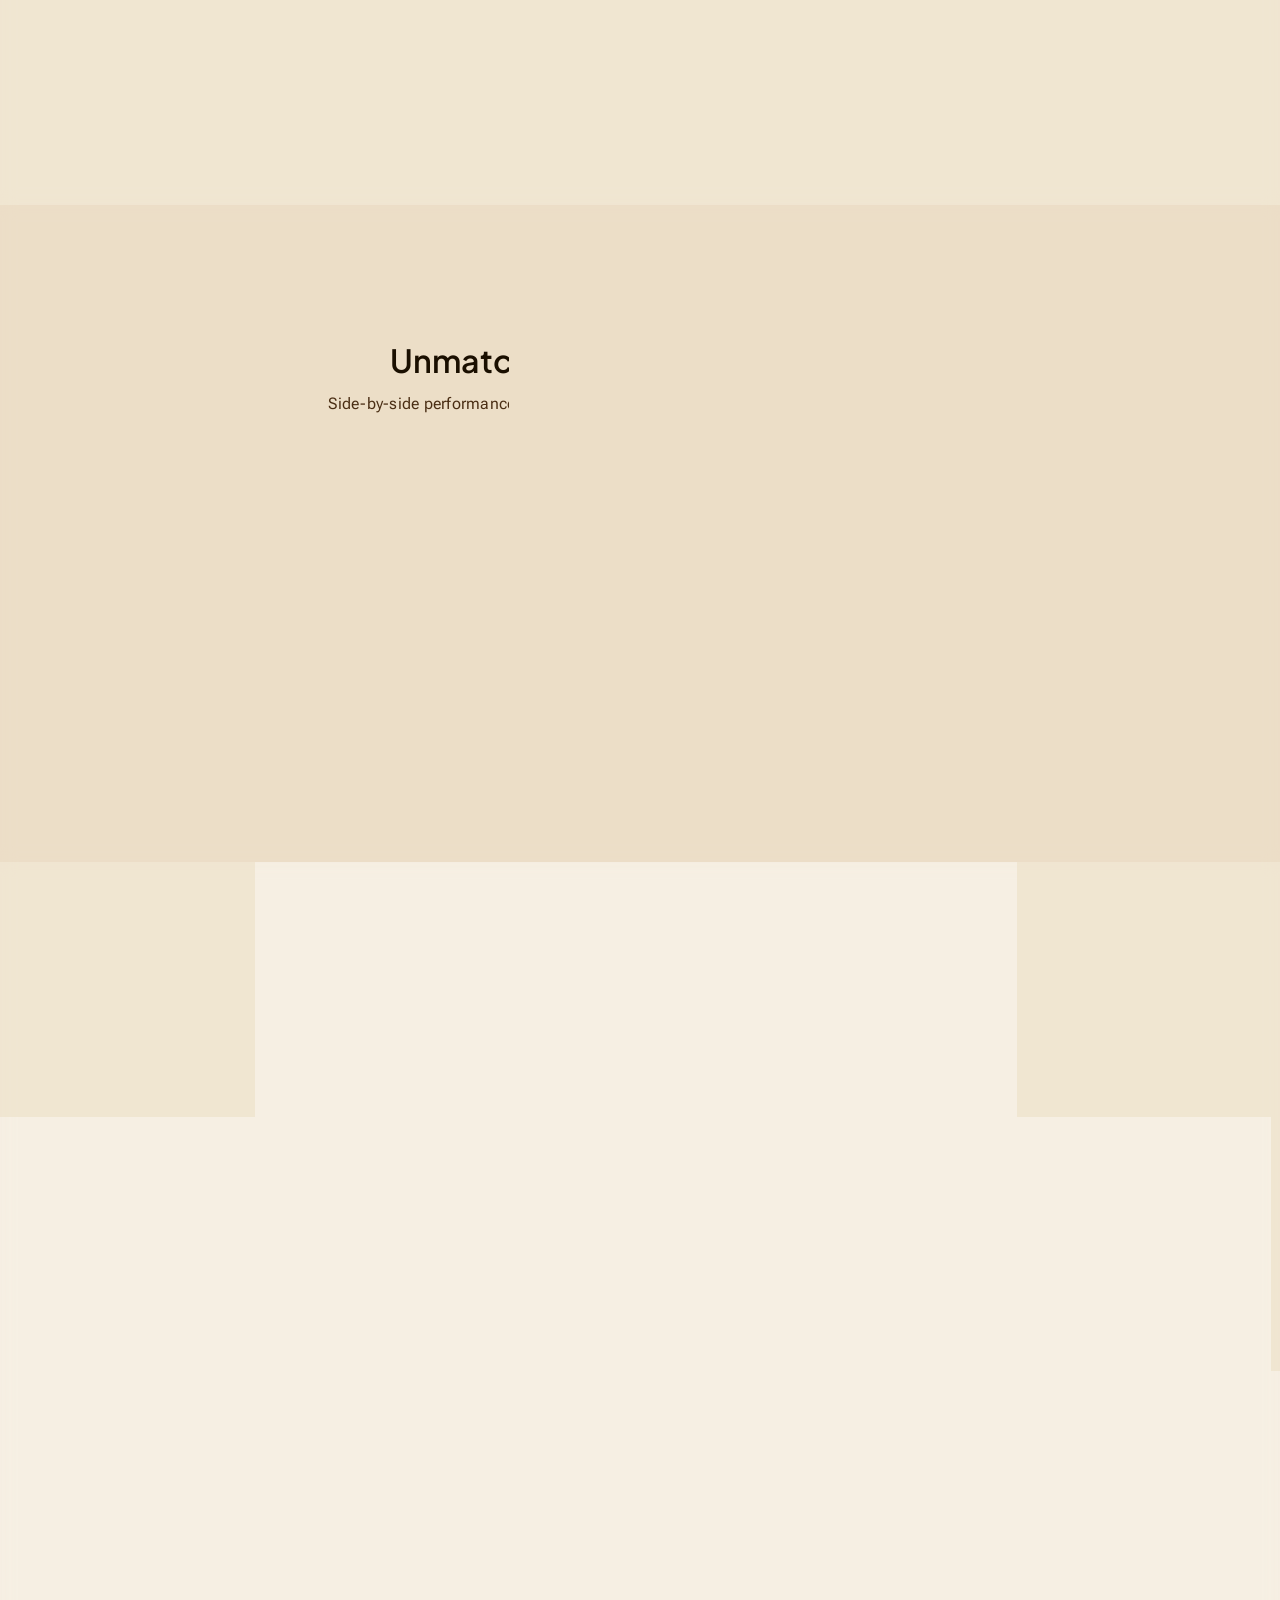
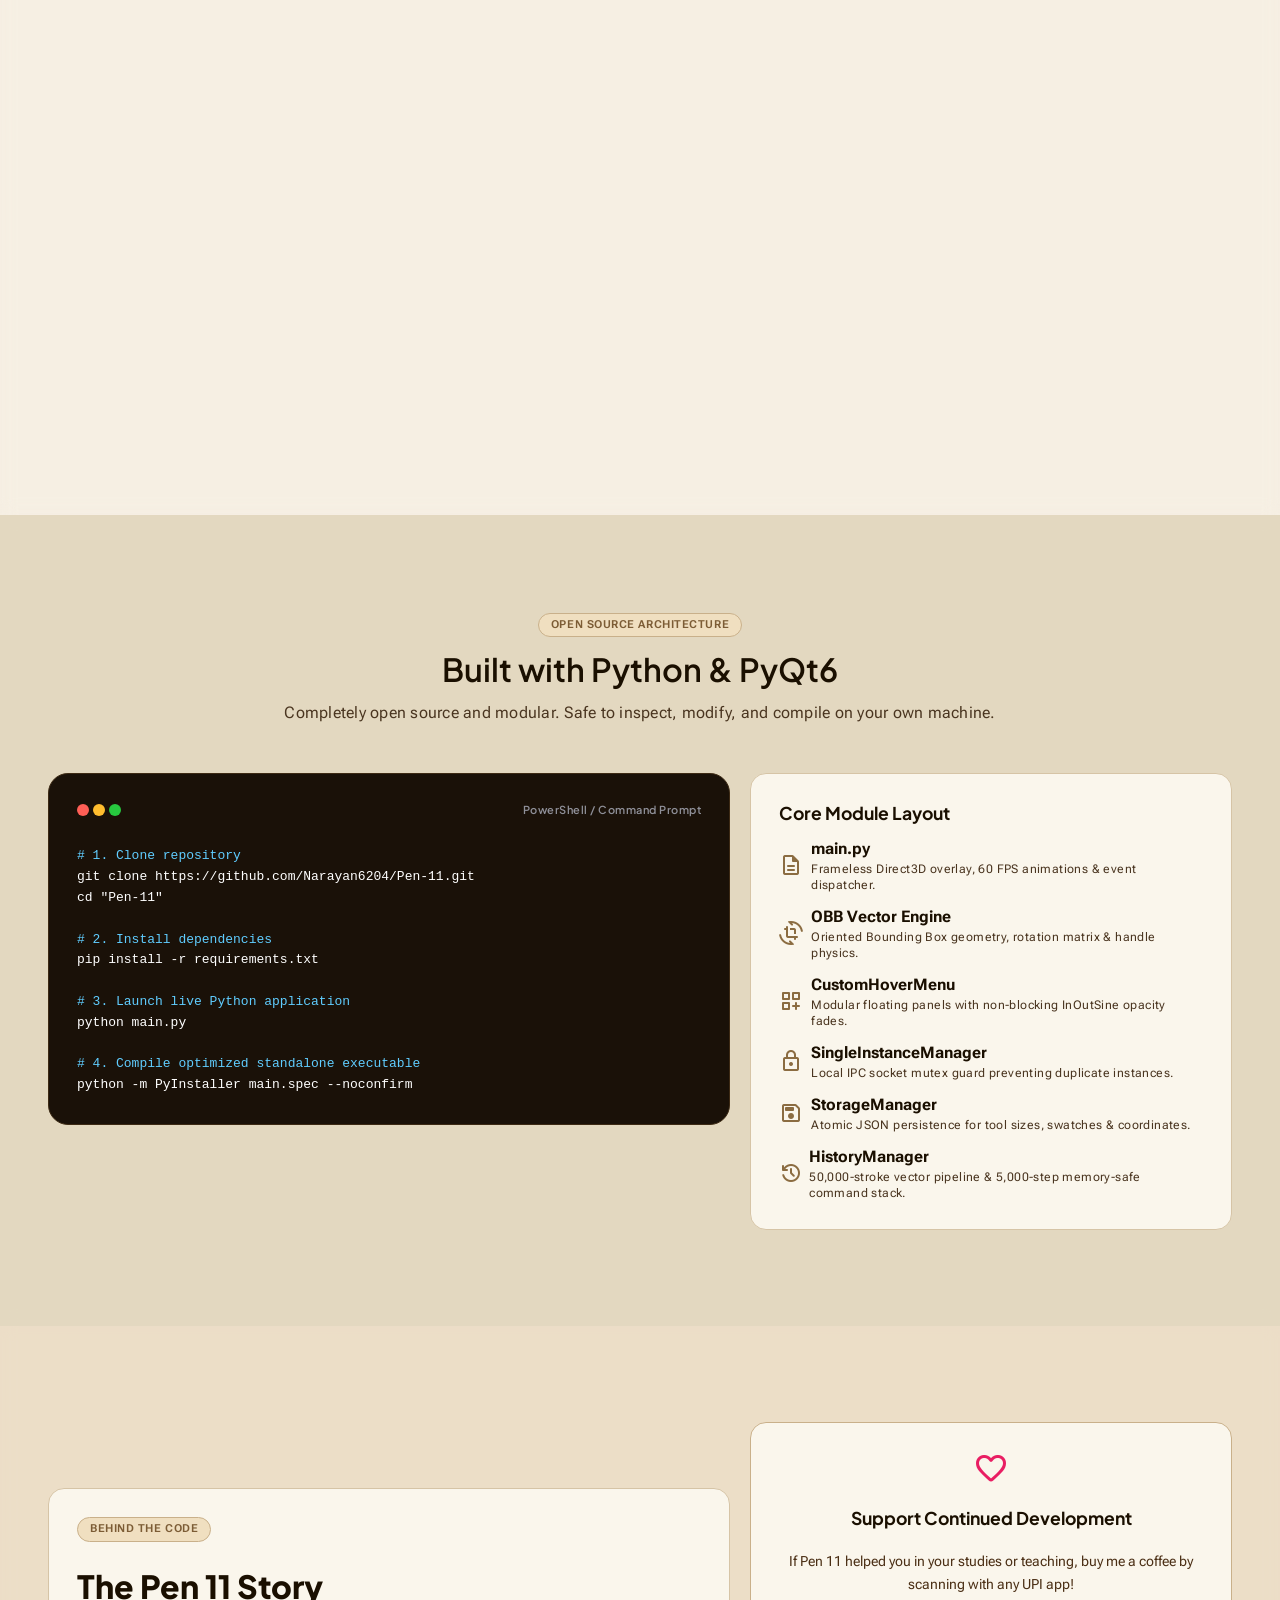
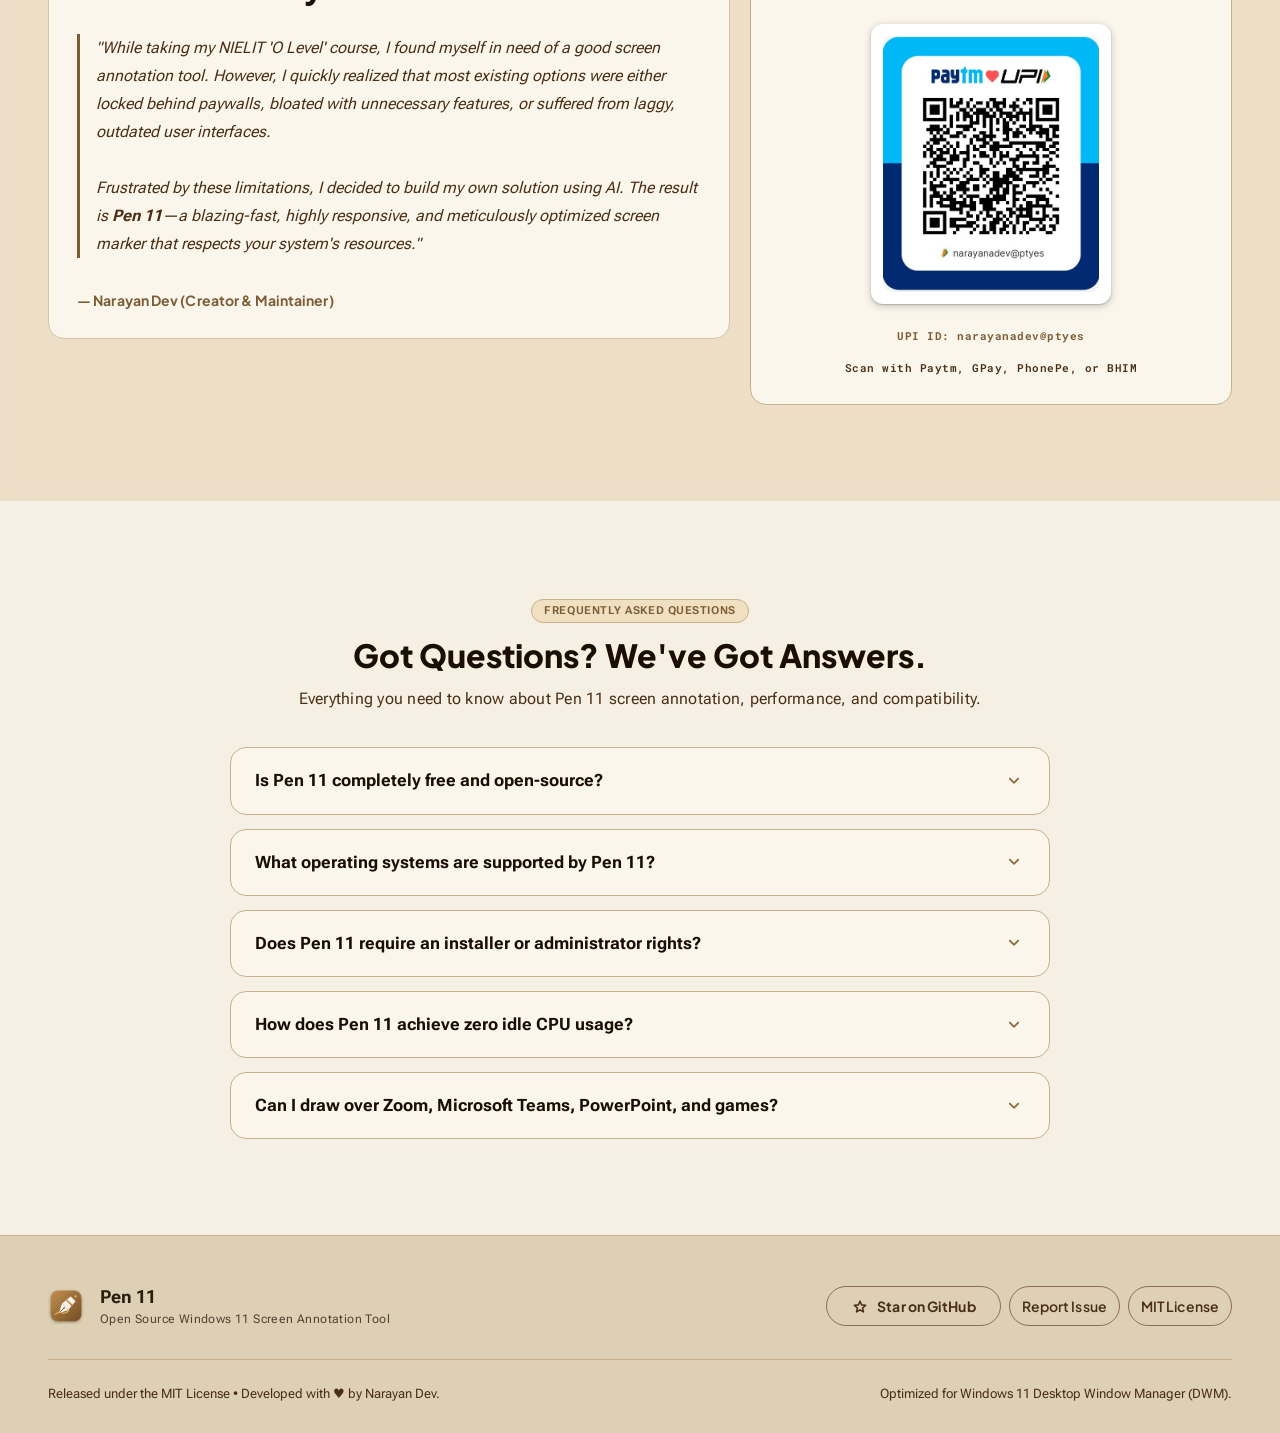
==== commit 996156b5: "fix(nav): fix mobile bottom navigation touch interactions, smooth scroll offsets, modal conflict, an" ====
--- a/web/index.html
+++ b/web/index.html
@@ -47,12 +47,12 @@
   <link rel="stylesheet" href="https://fonts.googleapis.com/css2?family=Plus+Jakarta+Sans:ital,wght@0,300..800;1,300..800&family=Roboto+Flex:opsz,wght,GRAD,slnt@8..144,100..1000,-200..150,-10..0&family=Roboto+Mono:wght@400;500;600;700&family=Material+Symbols+Rounded:opsz,wght,FILL,GRAD@20..48,100..700,0..1,-50..200&display=swap">
 
   <!-- Stylesheets -->
-  <link rel="stylesheet" href="css/00-tokens.css?v=4.5.3">
-  <link rel="stylesheet" href="css/01-layout.css?v=4.5.3">
-  <link rel="stylesheet" href="css/02-components.css?v=4.5.3">
-  <link rel="stylesheet" href="css/03-motion.css?v=4.5.3">
-  <link rel="stylesheet" href="css/04-canvas.css?v=4.5.3">
-  <link rel="stylesheet" href="css/05-warm-theme.css?v=4.5.3">
+  <link rel="stylesheet" href="css/00-tokens.css?v=4.5.4">
+  <link rel="stylesheet" href="css/01-layout.css?v=4.5.4">
+  <link rel="stylesheet" href="css/02-components.css?v=4.5.4">
+  <link rel="stylesheet" href="css/03-motion.css?v=4.5.4">
+  <link rel="stylesheet" href="css/04-canvas.css?v=4.5.4">
+  <link rel="stylesheet" href="css/05-warm-theme.css?v=4.5.4">
 
   <!-- Immediate Theme Resolver to Prevent FOUT and Desync -->
   <script>
@@ -1167,6 +1167,6 @@
   </div>
 
   <!-- Application Entry Point ES Module -->
-  <script type="module" src="js/app.js?v=4.5.3"></script>
+  <script type="module" src="js/app.js?v=4.5.4"></script>
 </body>
 </html>
--- a/web/css/01-layout.css
+++ b/web/css/01-layout.css
@@ -19,6 +19,7 @@
   -webkit-font-smoothing: antialiased;
   -moz-osx-font-smoothing: grayscale;
   scroll-behavior: smooth;
+  scroll-padding-top: 72px;
 }
 
 body {
@@ -81,7 +82,7 @@
   flex-direction: column;
   min-width: 0;
   width: 100%;
-  padding-bottom: 84px; /* Space for mobile & tablet bottom navigation bar */
+  padding-bottom: 84px; /* Space for mobile bottom navigation bar (<600px) */
 }
 
 @media (max-width: 599px) {
@@ -95,7 +96,7 @@
   }
 }
 
-@media (min-width: 840px) {
+@media (min-width: 600px) {
   .m3-main-content {
     padding-bottom: 0;
   }
@@ -137,6 +138,7 @@
   padding-top: 64px;
   padding-bottom: 64px;
   position: relative;
+  scroll-margin-top: 72px;
 }
 
 @media (min-width: 840px) {
@@ -204,7 +206,7 @@
   gap: 8px;
 }
 
-@media (min-width: 1080px) {
+@media (min-width: 840px) {
   .m3-top-app-bar-nav {
     display: flex;
   }
@@ -247,27 +249,28 @@
   }
 }
 
-/* --- B. NAVIGATION BAR (Mobile & Tablet Bottom Nav - <1080px) --- */
+/* --- B. NAVIGATION BAR (Mobile & Tablet Bottom Nav - <840px) --- */
 .m3-nav-bar {
   position: fixed;
   bottom: 0;
   left: 0;
   right: 0;
   height: calc(68px + env(safe-area-inset-bottom, 0px));
-  z-index: 900;
+  z-index: 1050;
   background-color: var(--md-sys-color-surface-container);
   border-top: 1px solid var(--md-sys-color-outline-variant);
   display: flex;
   justify-content: space-around;
   align-items: center;
   padding: 0 8px env(safe-area-inset-bottom, 0px) 8px;
-  backdrop-filter: blur(12px);
-  -webkit-backdrop-filter: blur(12px);
-}
-
-@media (min-width: 1080px) {
+  backdrop-filter: blur(16px);
+  -webkit-backdrop-filter: blur(16px);
+  touch-action: manipulation;
+}
+
+@media (min-width: 840px) {
   .m3-nav-bar {
-    display: none;
+    display: none !important;
   }
 }
 
@@ -278,10 +281,12 @@
   gap: 4px;
   text-decoration: none;
   color: var(--md-sys-color-on-surface-variant);
-  padding: 4px 8px;
+  padding: 6px 8px;
   min-width: 64px;
   cursor: pointer;
   user-select: none;
+  touch-action: manipulation;
+  -webkit-tap-highlight-color: transparent;
 }
 
 @media (max-width: 360px) {
--- a/web/css/02-components.css
+++ b/web/css/02-components.css
@@ -350,16 +350,31 @@
 }
 
 .m3-badge-pill {
-  height: 24px;
-  padding: 0 12px;
+  min-height: 24px;
+  height: auto;
+  padding: 4px 12px;
   border-radius: var(--md-sys-shape-corner-full);
-  font-size: 12px;
+  font-size: 11.5px;
   font-weight: 600;
+  line-height: 1.35;
   background-color: var(--md-sys-color-primary-container);
   color: var(--md-sys-color-on-primary-container);
   display: inline-flex;
   align-items: center;
+  justify-content: center;
   gap: 6px;
+  max-width: 100%;
+  box-sizing: border-box;
+  text-align: center;
+  word-break: break-word;
+}
+
+@media (max-width: 360px) {
+  .m3-badge-pill {
+    font-size: 11px;
+    padding: 3px 8px;
+    gap: 4px;
+  }
 }
 
 /* --------------------------------------------------------------------------
@@ -483,6 +498,7 @@
   padding: 16px;
   opacity: 0;
   visibility: hidden;
+  pointer-events: none;
   transition: opacity var(--md-sys-motion-duration-medium2) var(--md-sys-motion-easing-emphasized),
               visibility var(--md-sys-motion-duration-medium2) var(--md-sys-motion-easing-emphasized);
 }
@@ -490,6 +506,7 @@
 .m3-dialog-scrim.active {
   opacity: 1;
   visibility: visible;
+  pointer-events: auto;
 }
 
 .m3-dialog {
@@ -552,14 +569,19 @@
   gap: 12px;
   z-index: 1100;
   opacity: 0;
+  visibility: hidden;
+  pointer-events: none;
   box-sizing: border-box;
   transition: transform var(--md-sys-motion-duration-medium2) var(--md-sys-motion-easing-emphasized-decelerate),
-              opacity var(--md-sys-motion-duration-medium2) var(--md-sys-motion-easing-emphasized-decelerate);
+              opacity var(--md-sys-motion-duration-medium2) var(--md-sys-motion-easing-emphasized-decelerate),
+              visibility var(--md-sys-motion-duration-medium2) var(--md-sys-motion-easing-emphasized-decelerate);
 }
 
 .m3-snackbar.active {
   transform: translateX(-50%) translateY(0);
   opacity: 1;
+  visibility: visible;
+  pointer-events: auto;
 }
 
 .m3-snackbar-content {
@@ -885,12 +907,14 @@
   padding: 20px;
   opacity: 0;
   visibility: hidden;
+  pointer-events: none;
   transition: opacity 0.25s cubic-bezier(0.2, 0, 0, 1), visibility 0.25s cubic-bezier(0.2, 0, 0, 1);
 }
 
 .m3-modal-backdrop.active {
   opacity: 1;
   visibility: visible;
+  pointer-events: auto;
 }
 
 .m3-download-dialog {
--- a/web/css/04-canvas.css
+++ b/web/css/04-canvas.css
@@ -556,6 +556,7 @@
   align-items: center;
   gap: 8px;
   z-index: 400;
+  pointer-events: none;
 }
 
 .canvas-hud-bottom-left {
@@ -566,9 +567,11 @@
   align-items: center;
   gap: 8px;
   z-index: 400;
+  pointer-events: none;
 }
 
 .hud-pill {
+  pointer-events: auto;
   padding: 6px 14px;
   border-radius: var(--md-sys-shape-corner-full);
   background: rgba(30, 30, 30, 0.75);
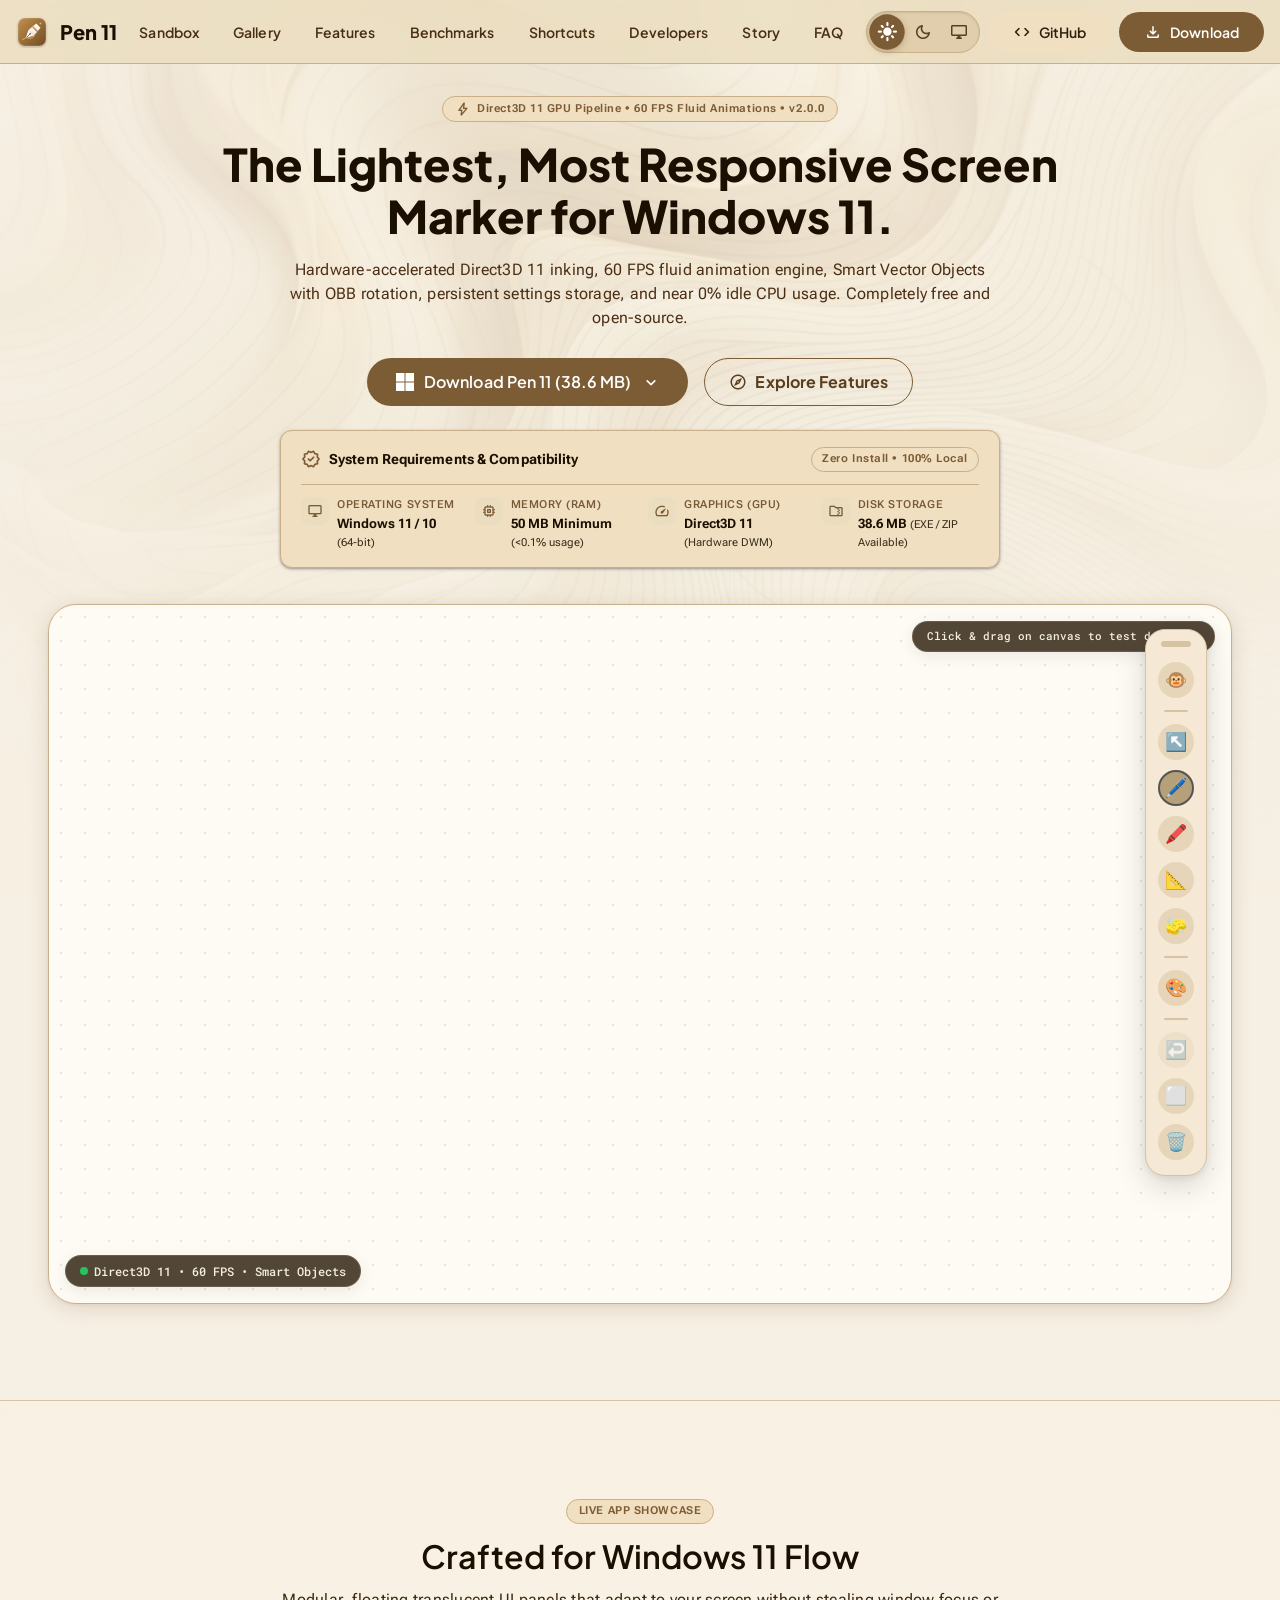
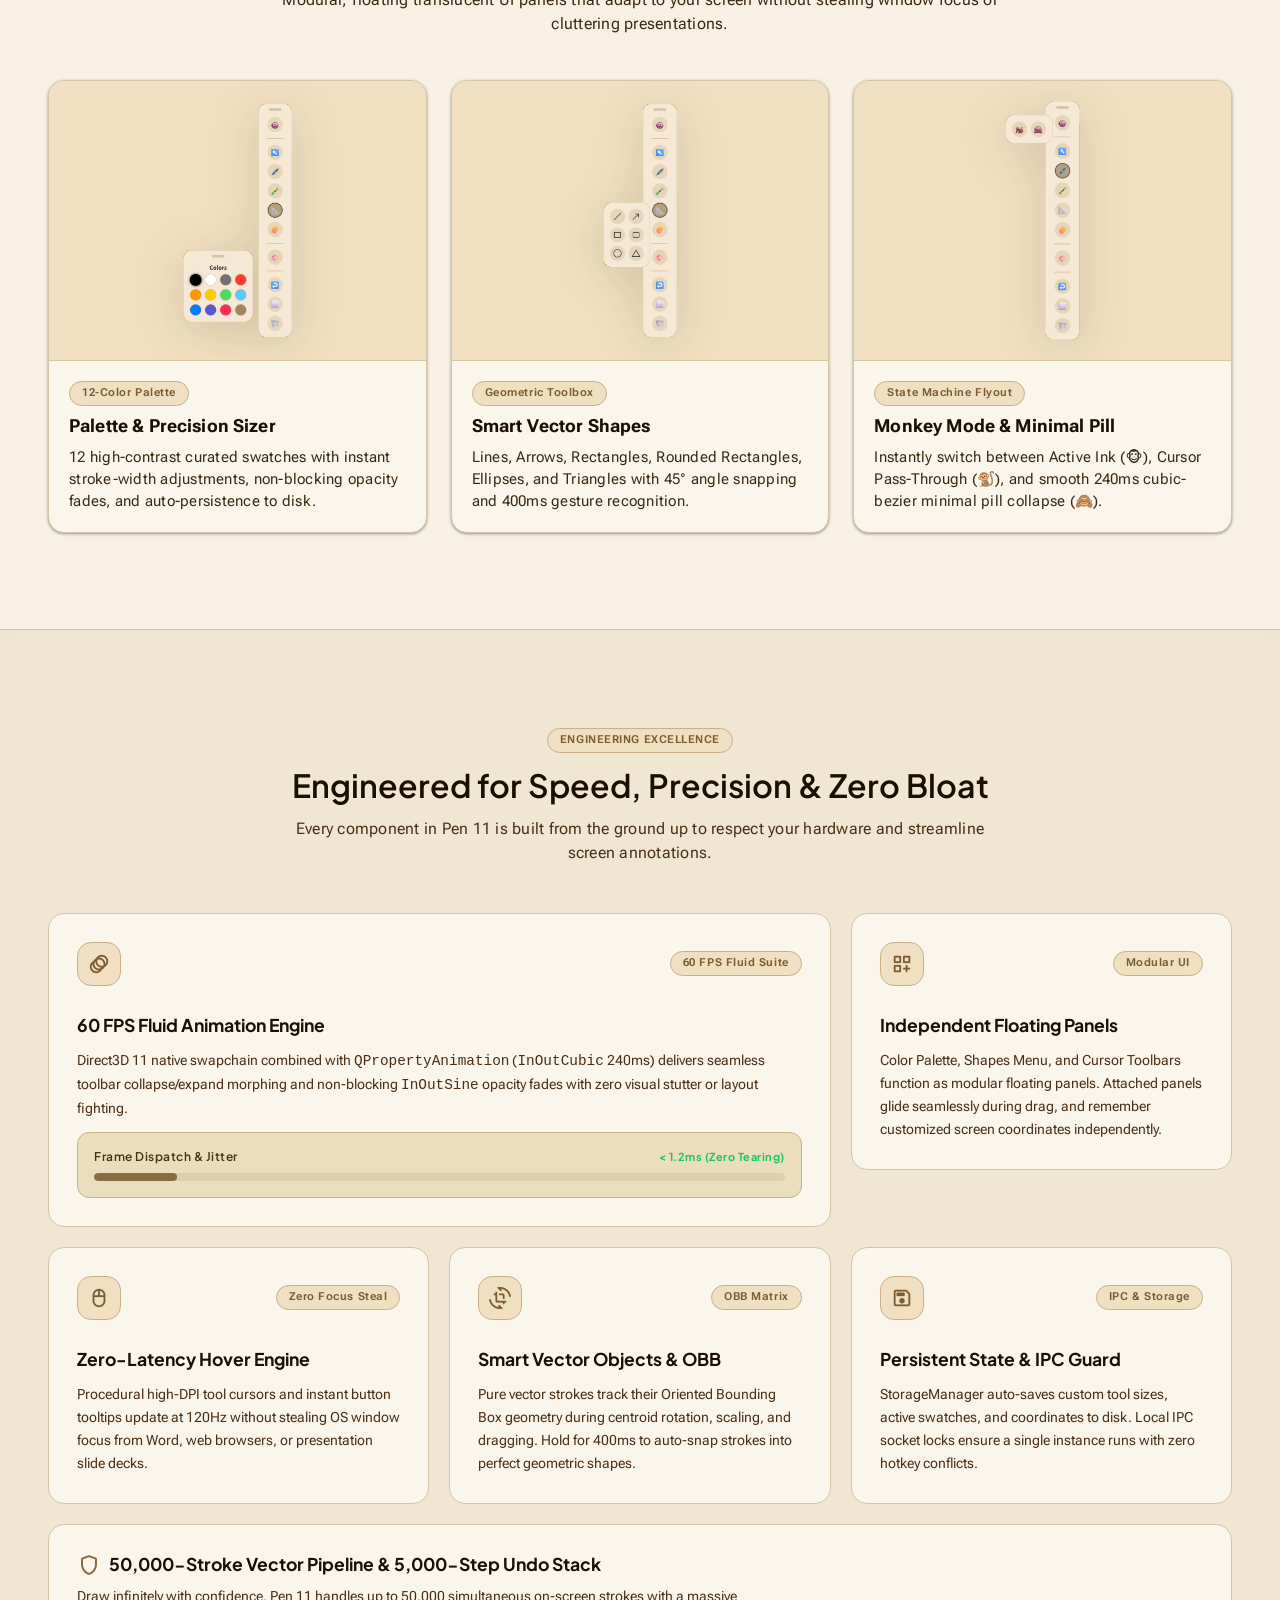
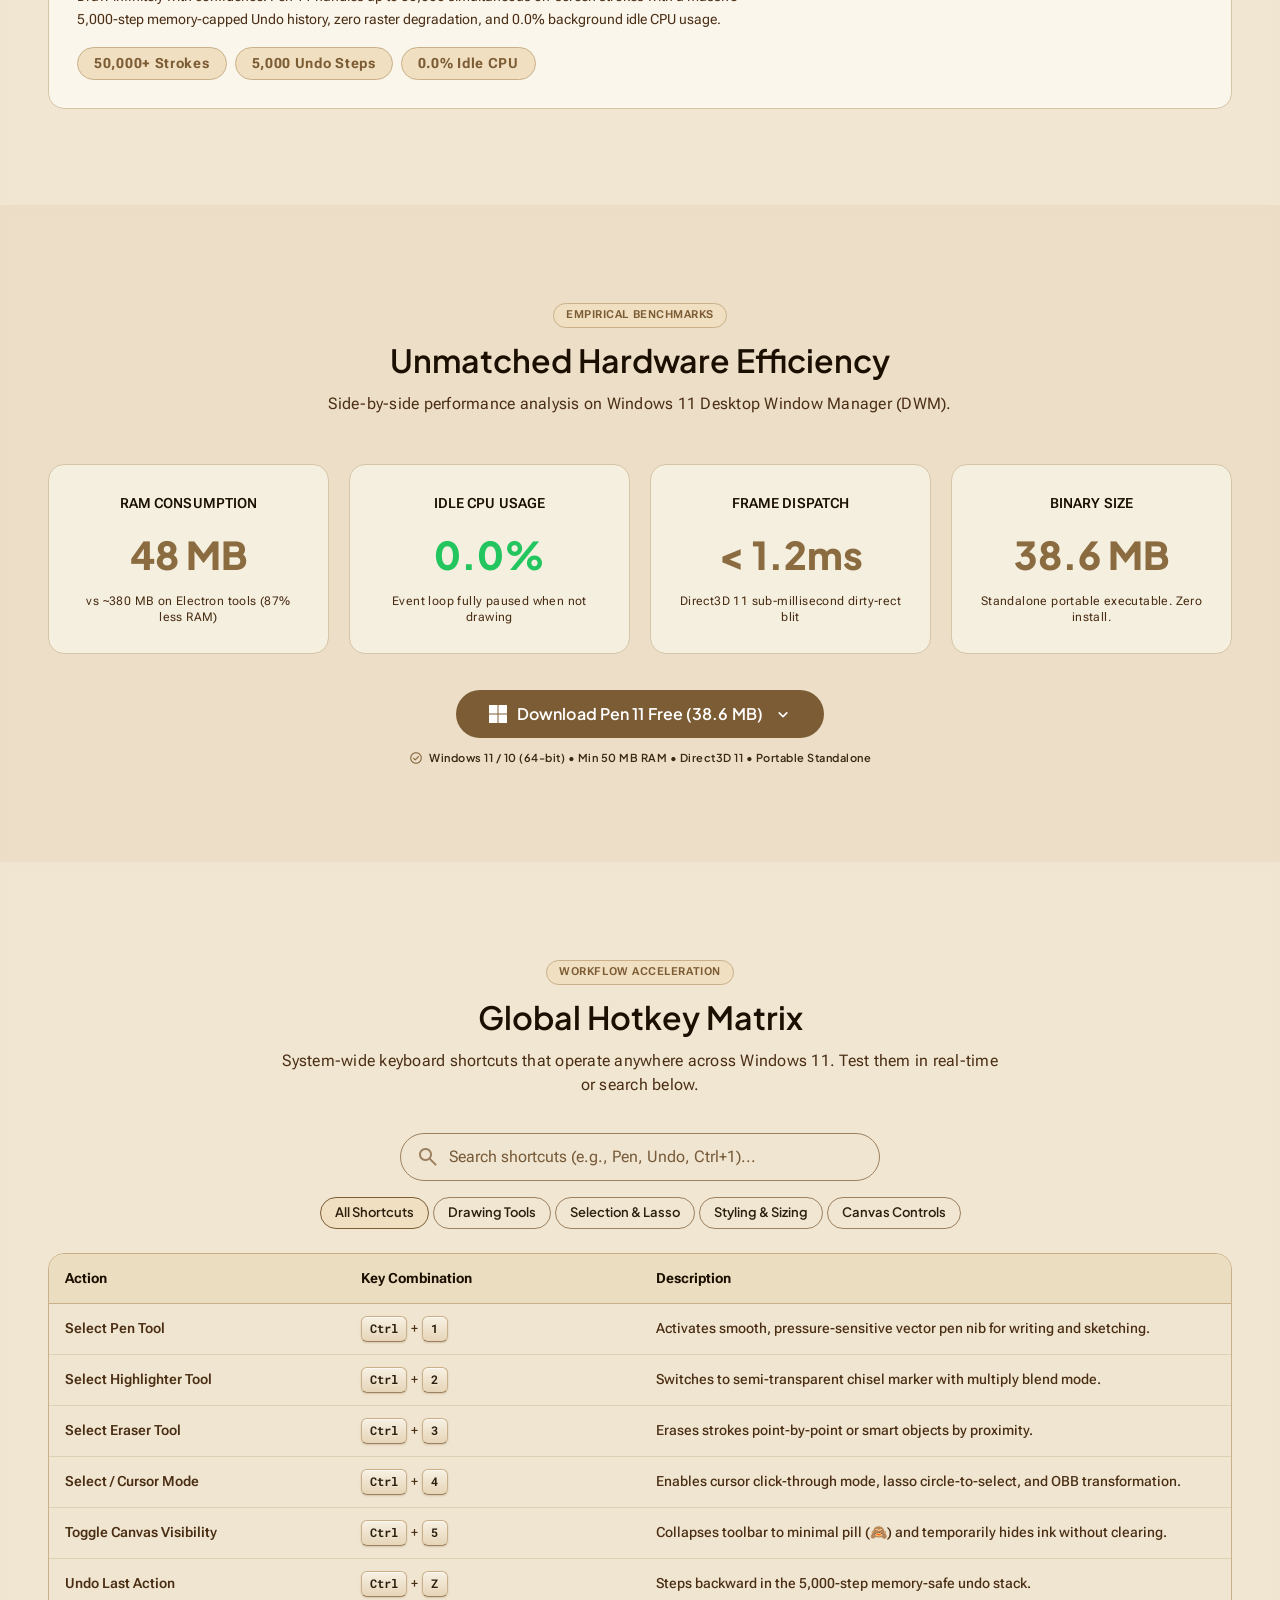
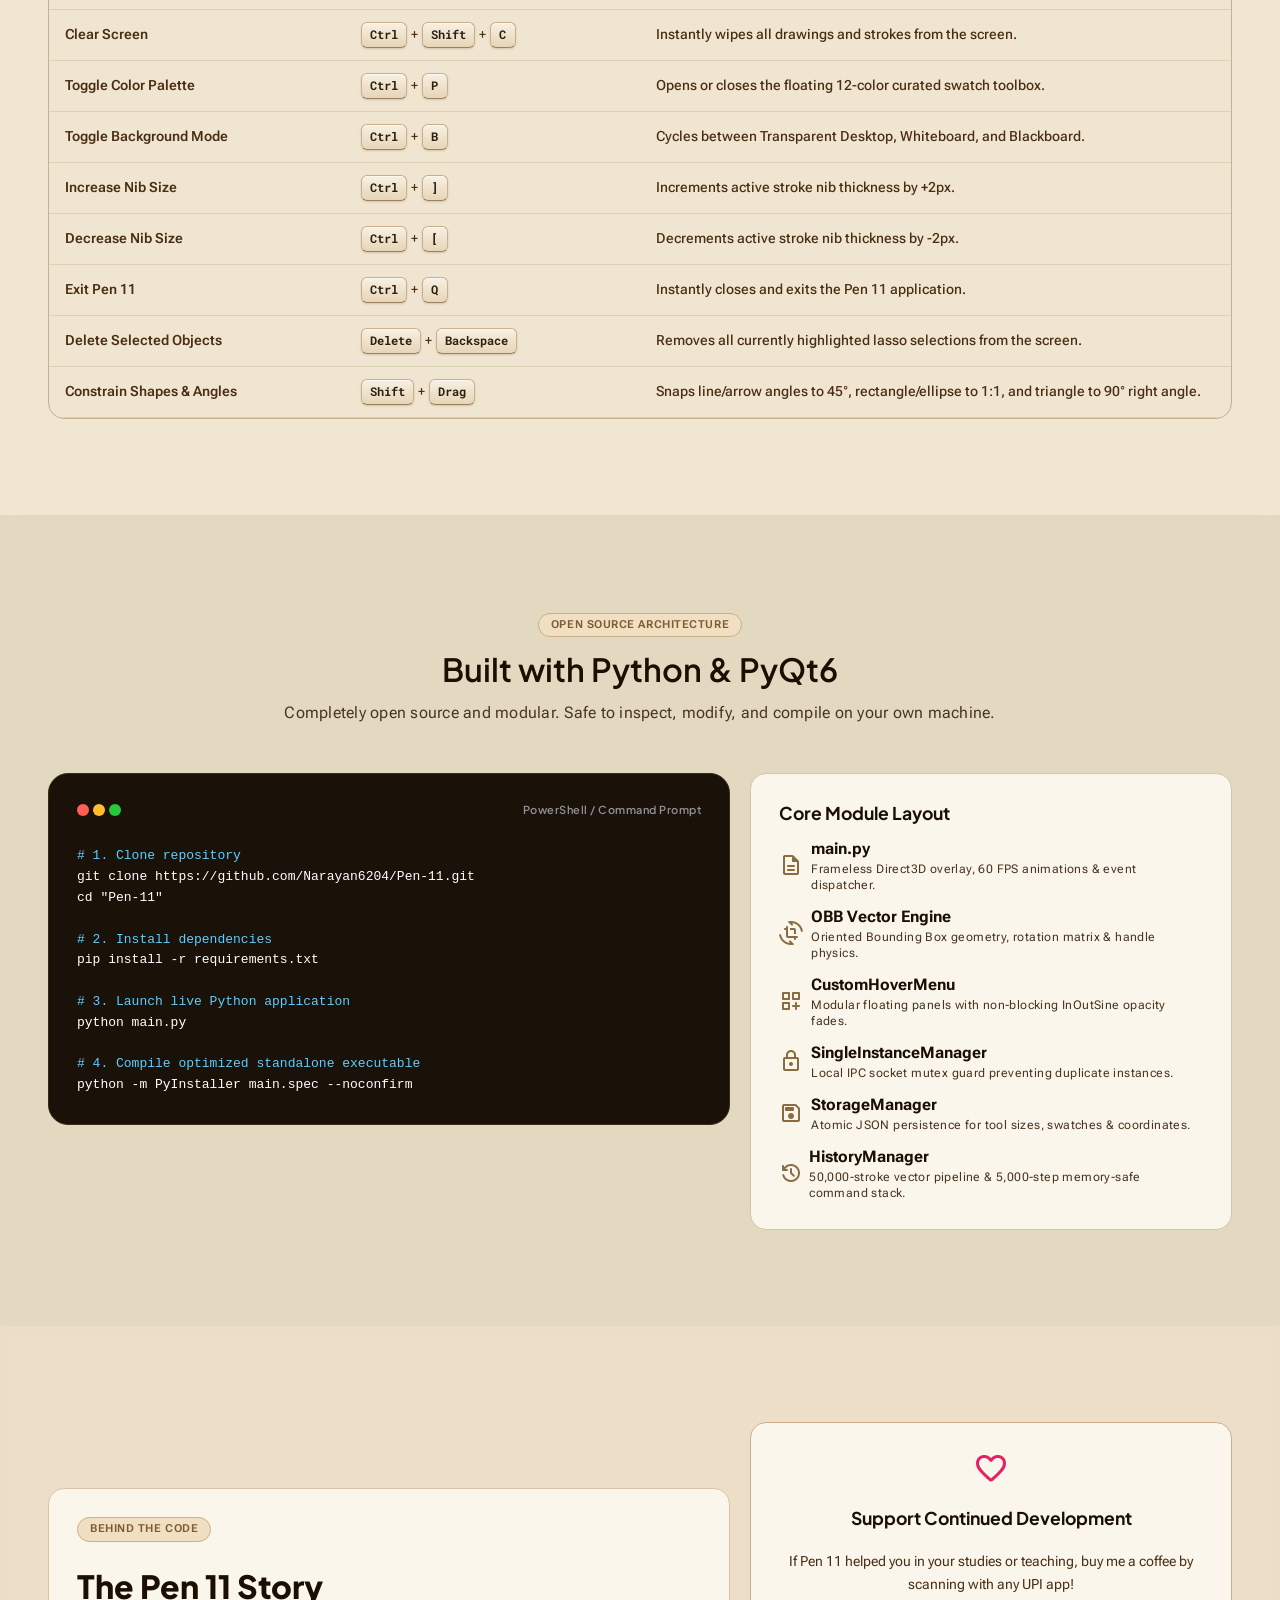
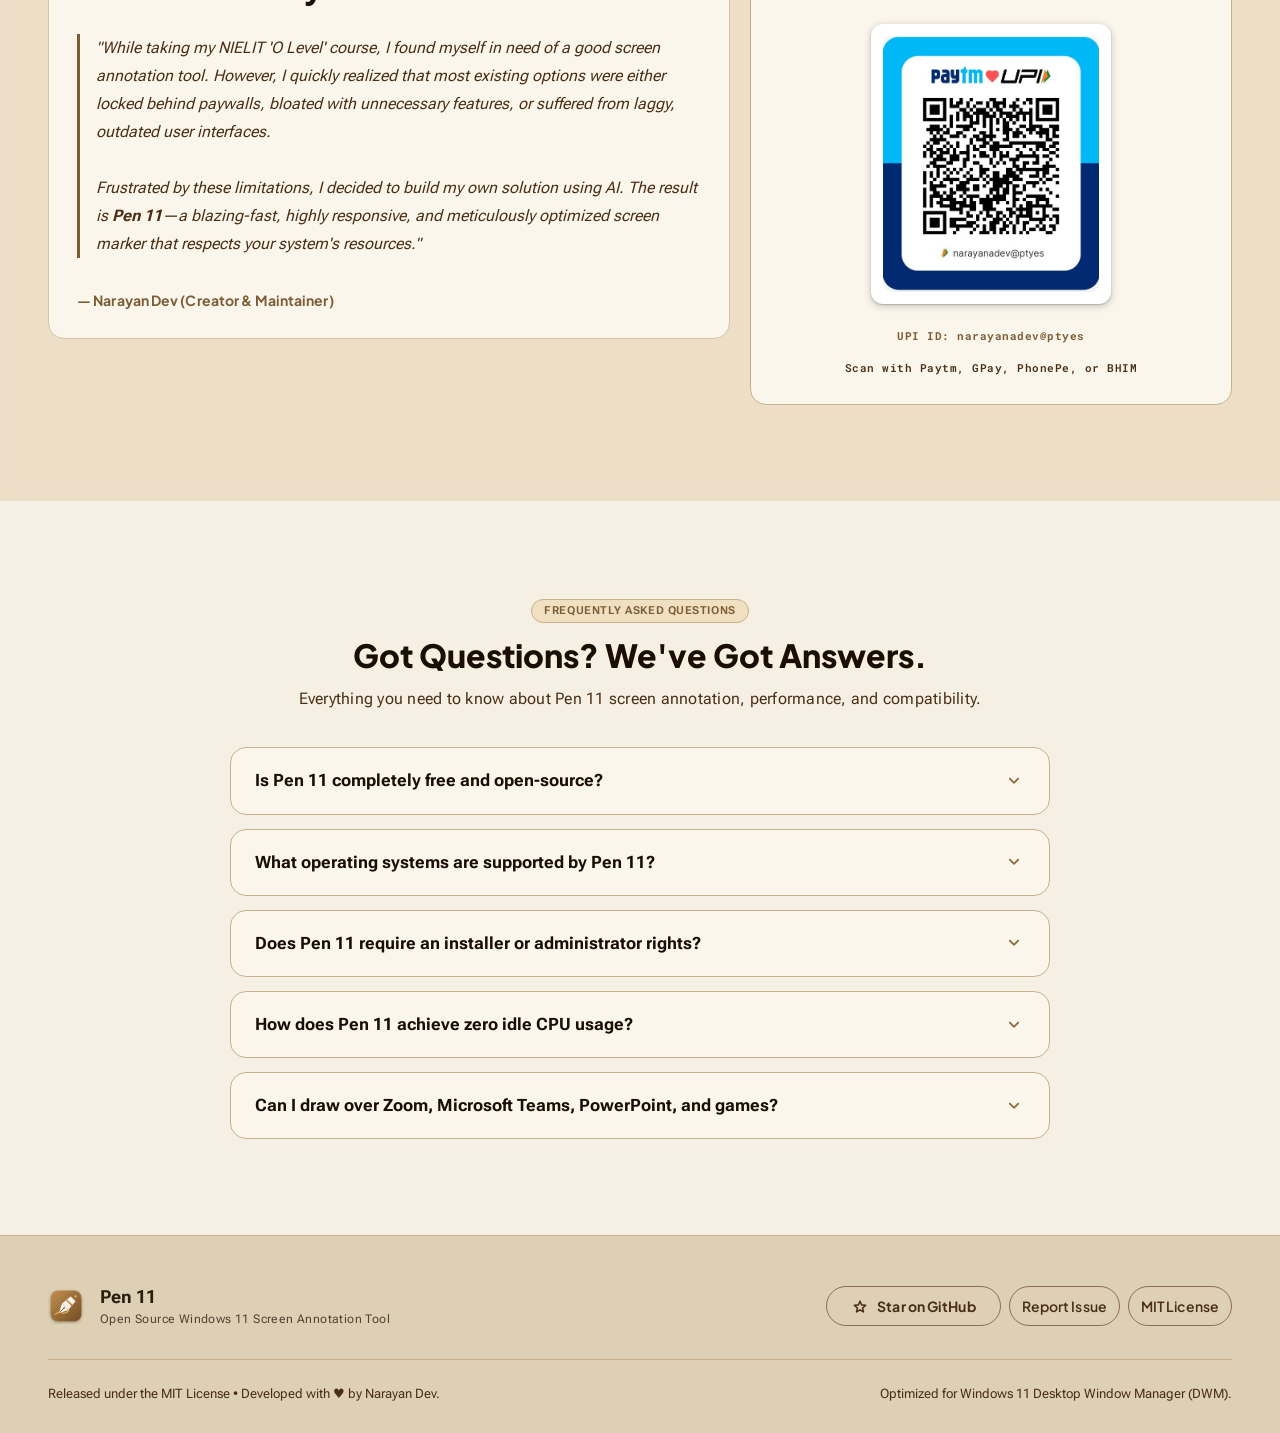
==== commit e48f6b75: "perf(web): eliminate dead duplicate inline theme scripts, streamline theme mode controllers, and cle" ====
--- a/web/index.html
+++ b/web/index.html
@@ -47,12 +47,12 @@
   <link rel="stylesheet" href="https://fonts.googleapis.com/css2?family=Plus+Jakarta+Sans:ital,wght@0,300..800;1,300..800&family=Roboto+Flex:opsz,wght,GRAD,slnt@8..144,100..1000,-200..150,-10..0&family=Roboto+Mono:wght@400;500;600;700&family=Material+Symbols+Rounded:opsz,wght,FILL,GRAD@20..48,100..700,0..1,-50..200&display=swap">
 
   <!-- Stylesheets -->
-  <link rel="stylesheet" href="css/00-tokens.css?v=4.5.4">
-  <link rel="stylesheet" href="css/01-layout.css?v=4.5.4">
-  <link rel="stylesheet" href="css/02-components.css?v=4.5.4">
-  <link rel="stylesheet" href="css/03-motion.css?v=4.5.4">
-  <link rel="stylesheet" href="css/04-canvas.css?v=4.5.4">
-  <link rel="stylesheet" href="css/05-warm-theme.css?v=4.5.4">
+  <link rel="stylesheet" href="css/00-tokens.css?v=4.5.5">
+  <link rel="stylesheet" href="css/01-layout.css?v=4.5.5">
+  <link rel="stylesheet" href="css/02-components.css?v=4.5.5">
+  <link rel="stylesheet" href="css/03-motion.css?v=4.5.5">
+  <link rel="stylesheet" href="css/04-canvas.css?v=4.5.5">
+  <link rel="stylesheet" href="css/05-warm-theme.css?v=4.5.5">
 
   <!-- Immediate Theme Resolver to Prevent FOUT and Desync -->
   <script>
@@ -226,55 +226,6 @@
         </div>
       </header>
 
-      <!-- Instant Fast-Binding Script for Theme Switcher UI Sync -->
-      <script>
-      (function() {
-        function syncThemeSwitcher(mode) {
-          var btns = document.querySelectorAll('[data-theme-mode]');
-          btns.forEach(function(btn) {
-            if (btn.getAttribute('data-theme-mode') === mode) {
-              btn.classList.add('active');
-              btn.setAttribute('aria-pressed', 'true');
-            } else {
-              btn.classList.remove('active');
-              btn.setAttribute('aria-pressed', 'false');
-            }
-          });
-        }
-
-        var savedMode = 'system';
-        try { savedMode = localStorage.getItem('pen11_theme_mode') || 'system'; } catch(e) {}
-        syncThemeSwitcher(savedMode);
-
-        document.querySelectorAll('[data-theme-mode]').forEach(function(btn) {
-          btn.addEventListener('click', function(e) {
-            e.preventDefault();
-            e.stopPropagation();
-            var mode = btn.getAttribute('data-theme-mode');
-            if (!mode) return;
-
-            var prefersDark = window.matchMedia && window.matchMedia('(prefers-color-scheme: dark)').matches;
-            var isDark = mode === 'dark' || (mode === 'system' && prefersDark);
-
-            try { localStorage.setItem('pen11_theme_mode', mode); } catch(err) {}
-
-            if (mode === 'system') {
-              document.documentElement.removeAttribute('data-theme');
-            } else {
-              document.documentElement.setAttribute('data-theme', mode);
-            }
-            document.documentElement.setAttribute('data-theme-resolved', isDark ? 'dark' : 'light');
-
-            syncThemeSwitcher(mode);
-
-            if (window.pen11ThemeEngine) {
-              window.pen11ThemeEngine.setMode(mode);
-            }
-          });
-        });
-      })();
-      </script>
-
       <!-- 2. Hero Section with Live Interactive Canvas Sandbox -->
       <section id="hero" class="m3-section" style="padding-top: 32px;" aria-labelledby="hero-title">
         <div class="m3-container">
@@ -1167,6 +1118,6 @@
   </div>
 
   <!-- Application Entry Point ES Module -->
-  <script type="module" src="js/app.js?v=4.5.4"></script>
+  <script type="module" src="js/app.js?v=4.5.5"></script>
 </body>
 </html>
--- a/web/css/01-layout.css
+++ b/web/css/01-layout.css
@@ -53,19 +53,11 @@
 /* --- Ambient Topographic Silky Waves Background Layer --- */
 .m3-ambient-waves-bg {
   position: fixed;
-  top: 0;
-  left: 0;
+  inset: 0;
   width: 100vw;
   height: 100vh;
   z-index: 0;
   pointer-events: none;
-  background-image: url('../assets/bg_warm_waves.jpg');
-  background-size: cover;
-  background-position: center top;
-  background-repeat: no-repeat;
-  opacity: 0.85;
-  transition: opacity var(--md-sys-motion-duration-medium2) var(--md-sys-motion-easing-standard),
-              filter var(--md-sys-motion-duration-medium2) var(--md-sys-motion-easing-standard);
 }
 
 .m3-layout-root {
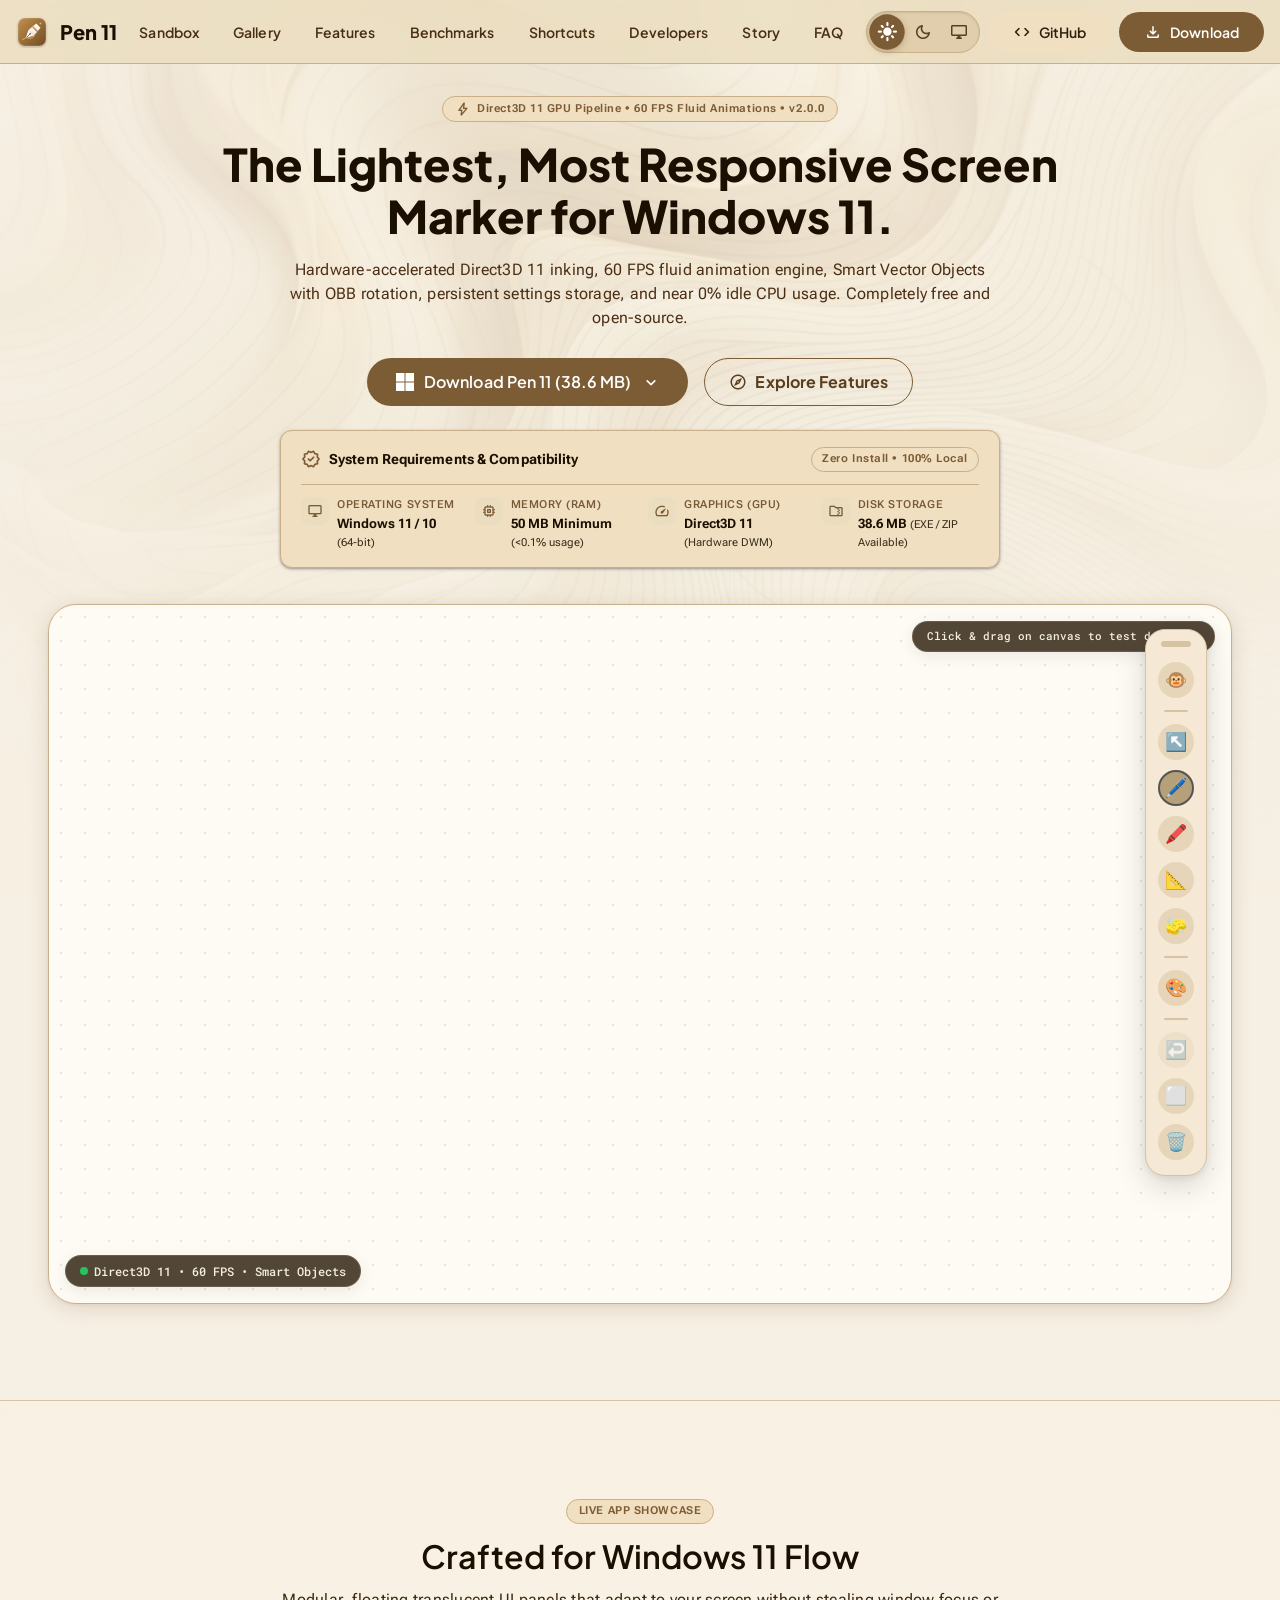
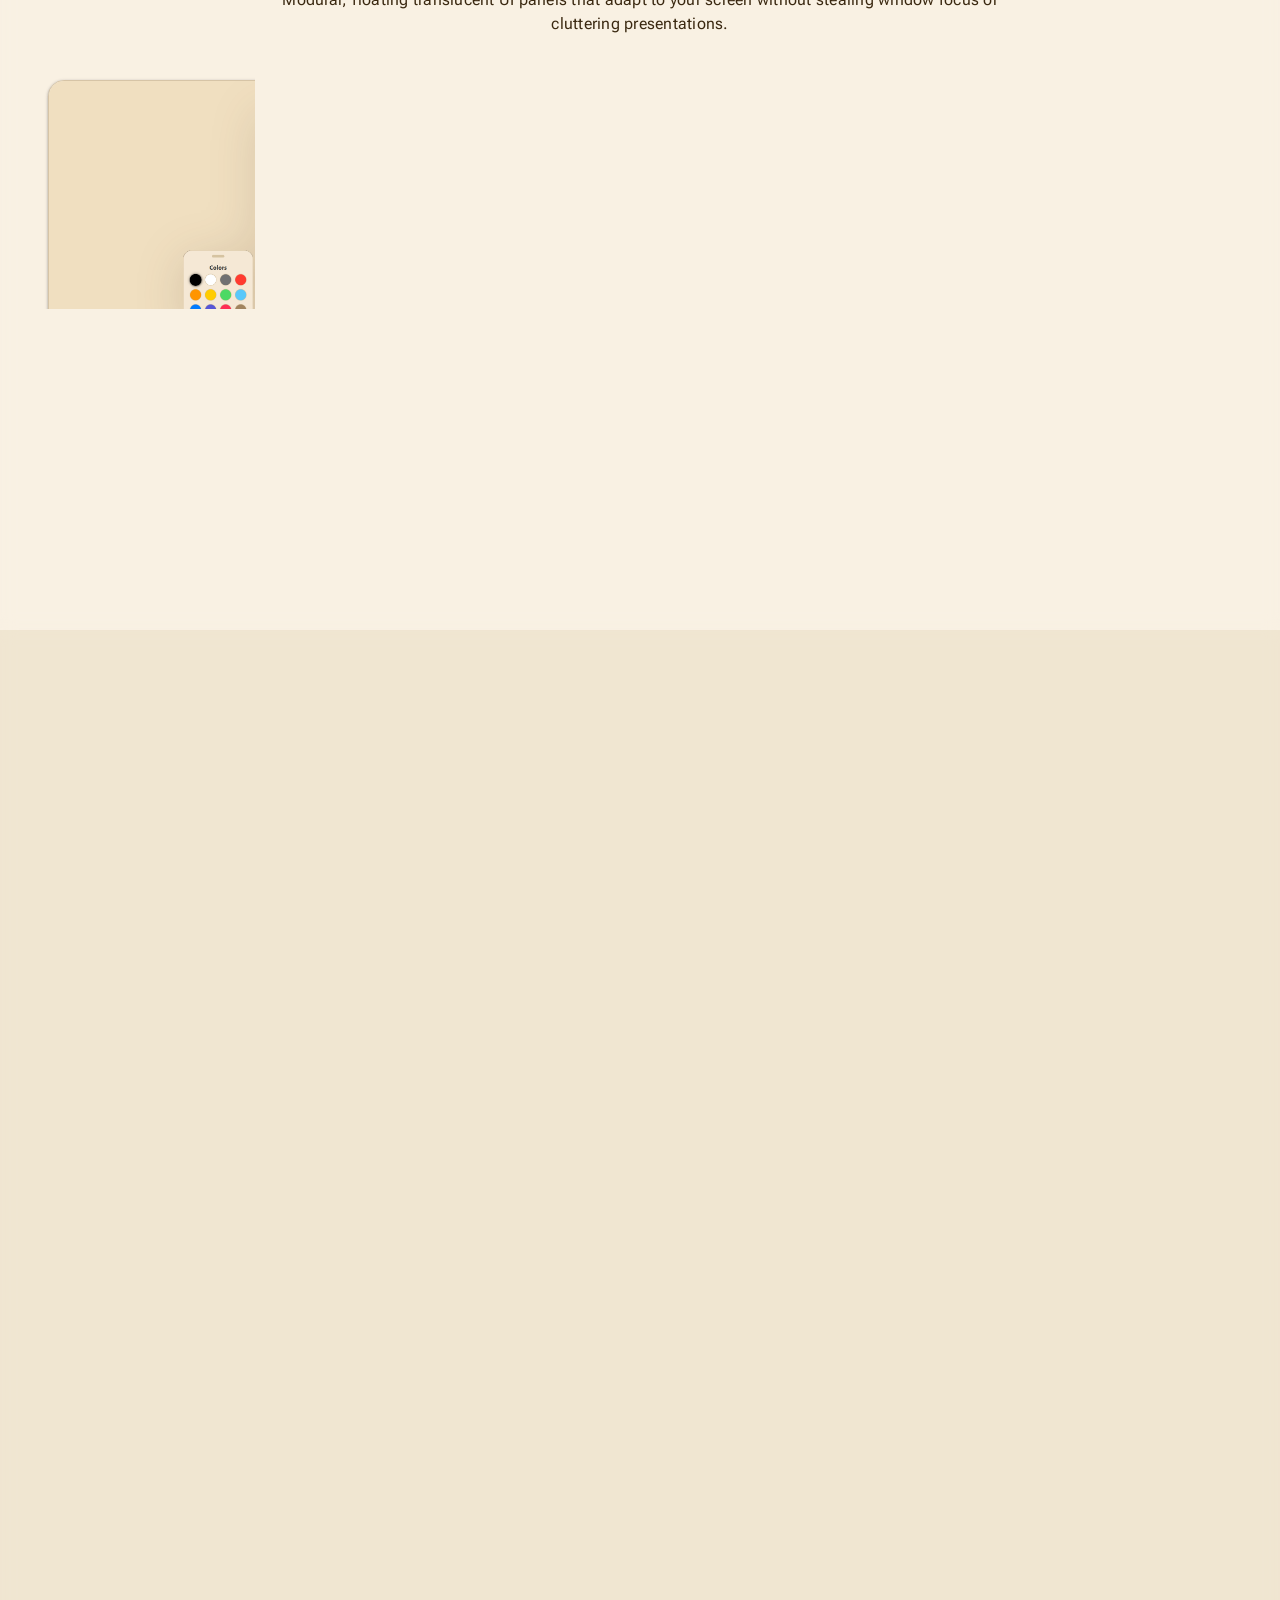
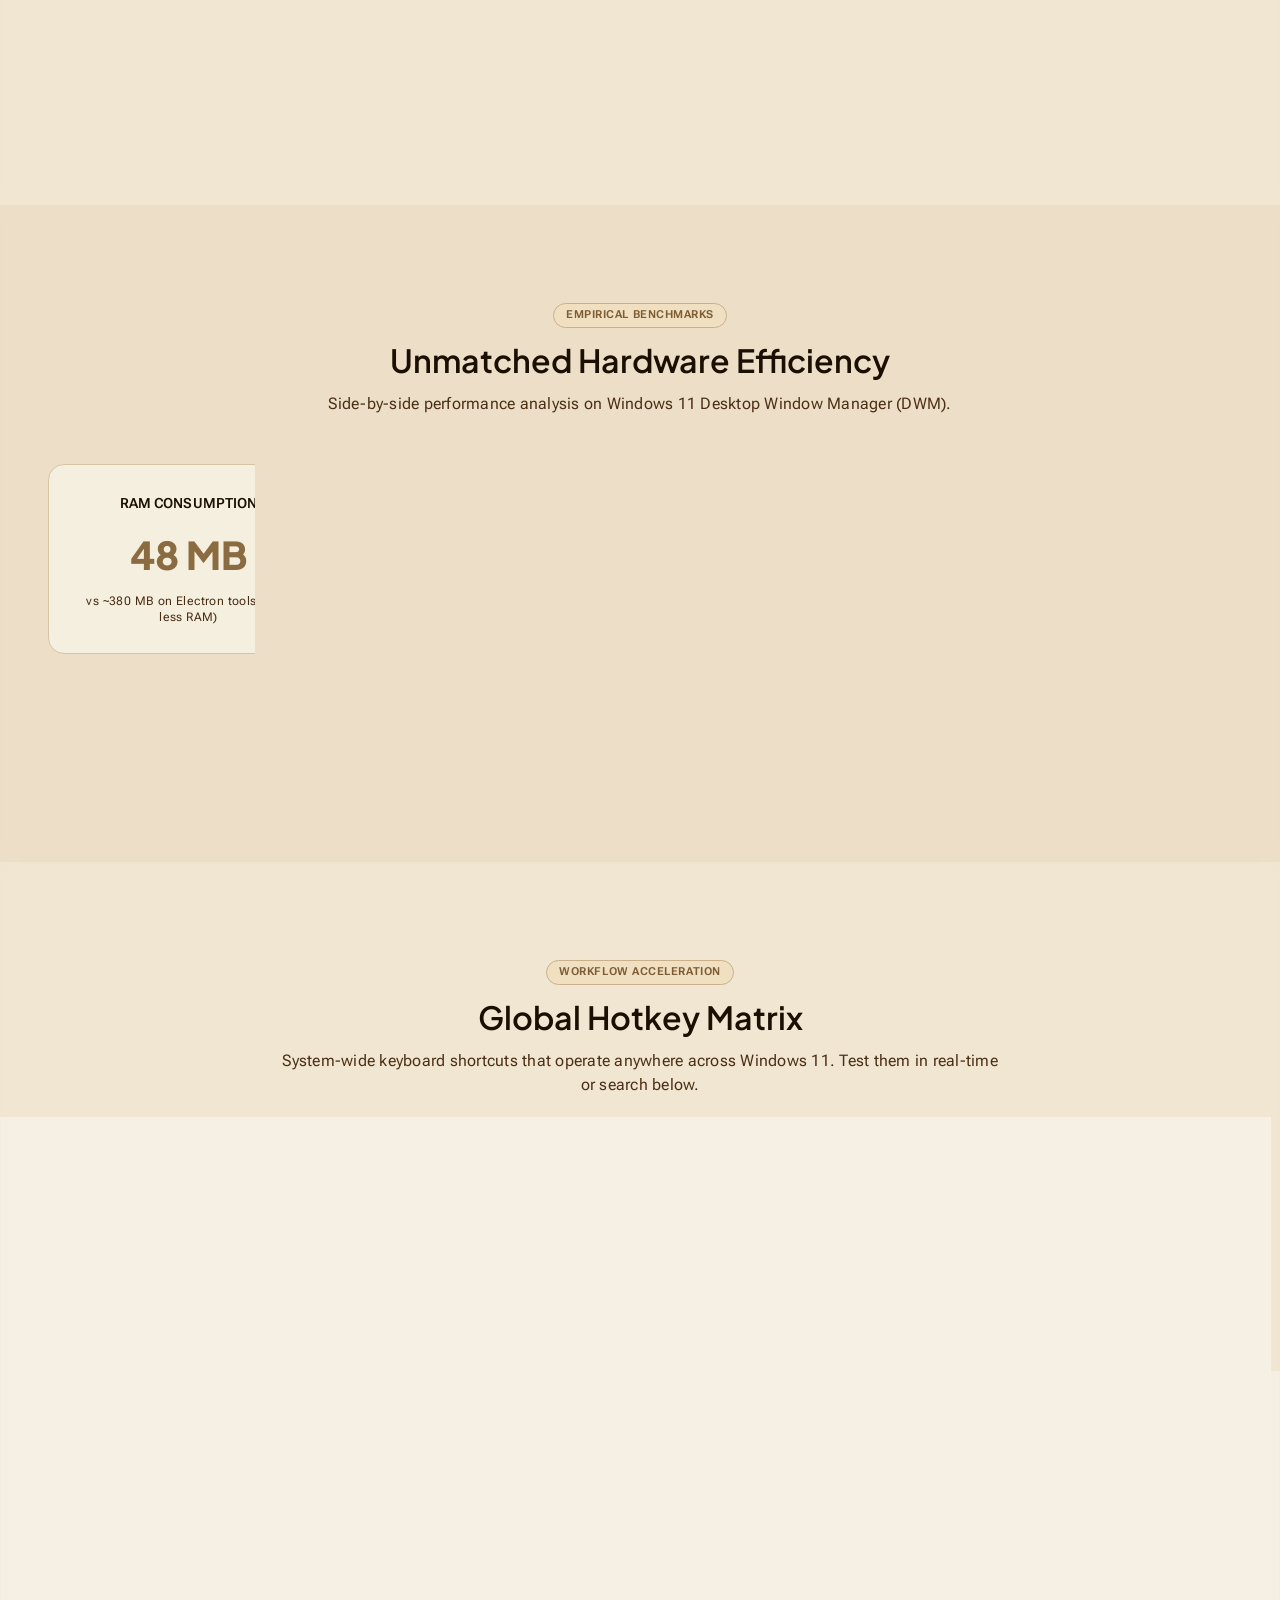
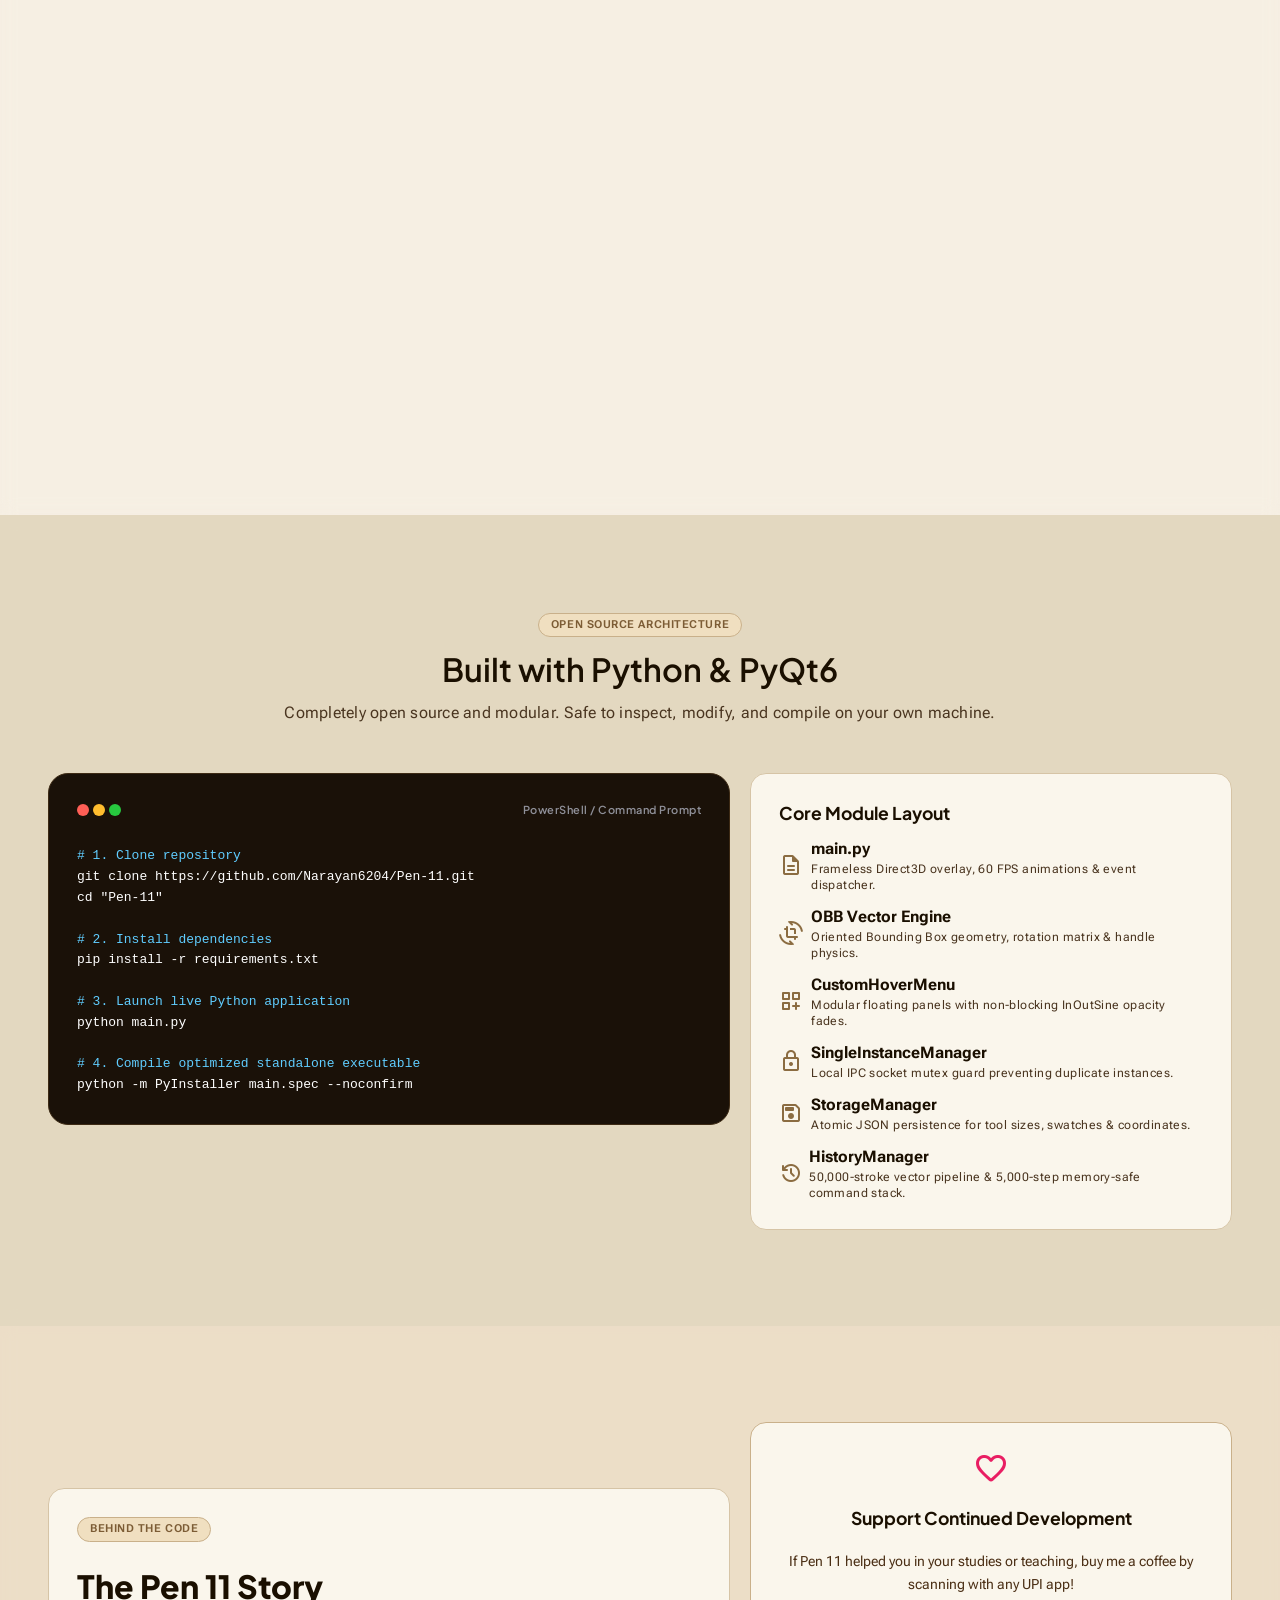
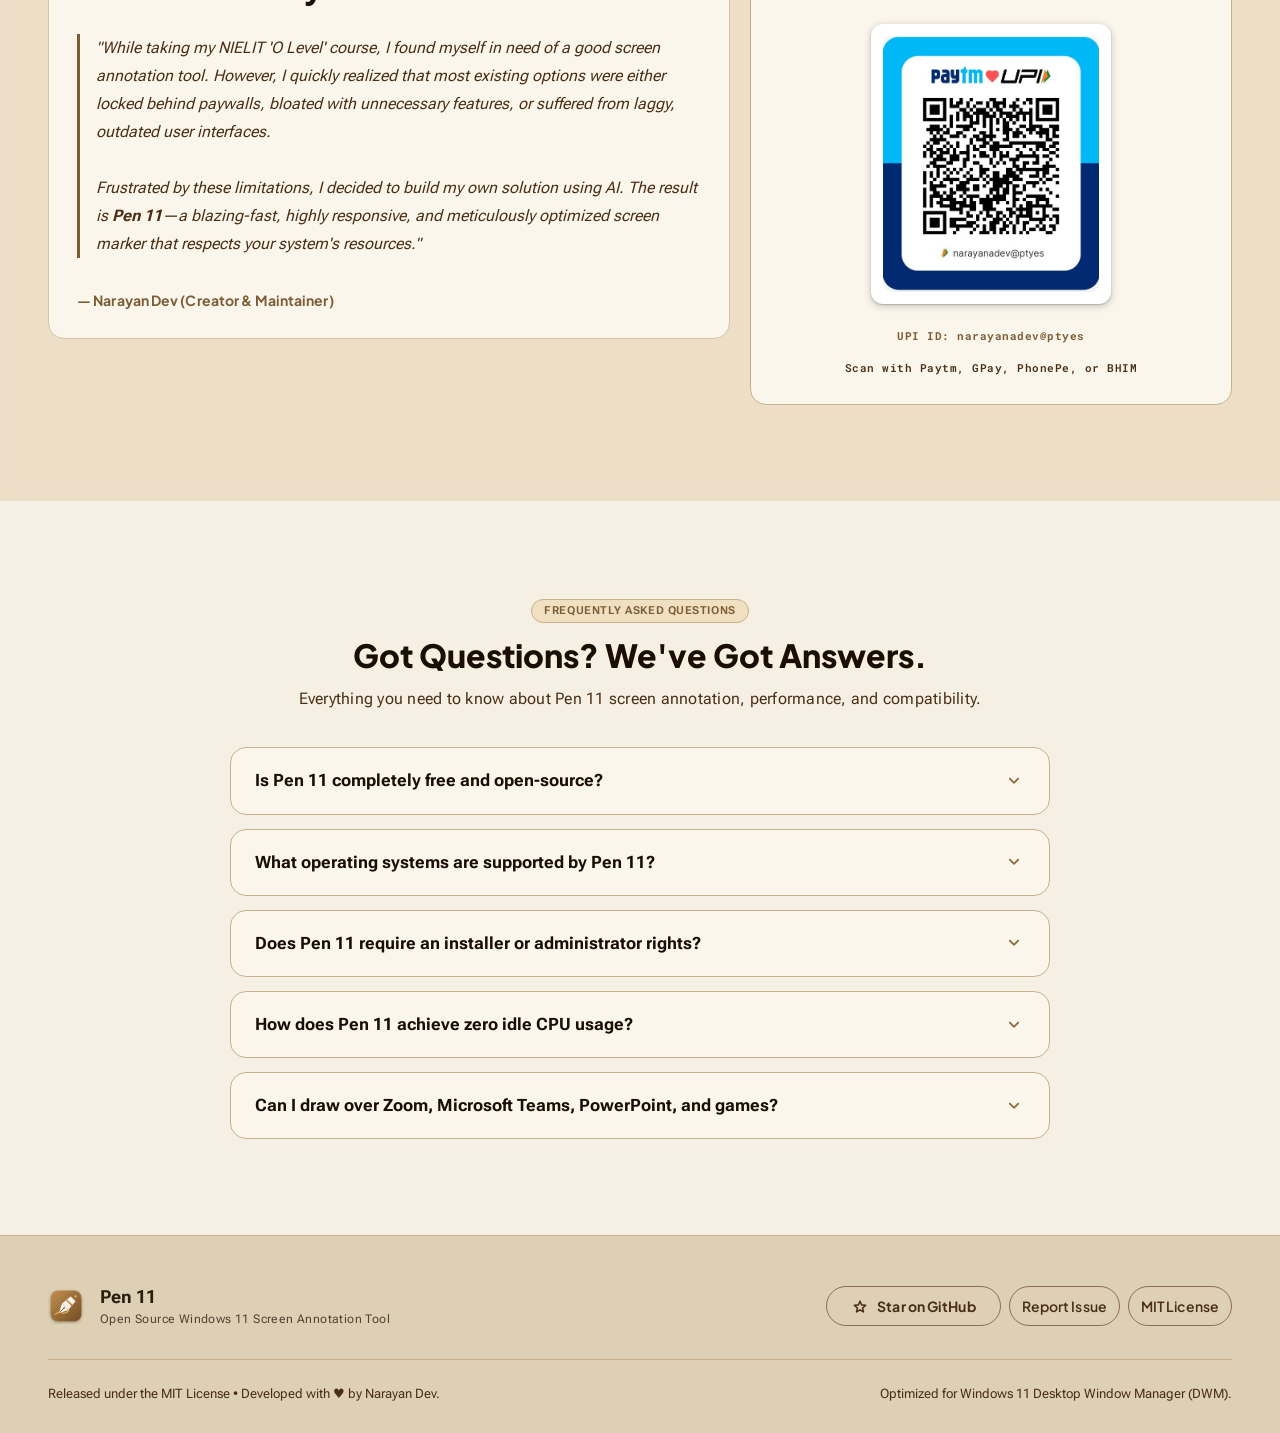
==== commit d27391e4: "fix(web): resolve m3-glow-pulse color-mix syntax, enforce Ctrl+4 desktop restriction, eliminate dupl" ====
--- a/web/index.html
+++ b/web/index.html
@@ -47,12 +47,12 @@
   <link rel="stylesheet" href="https://fonts.googleapis.com/css2?family=Plus+Jakarta+Sans:ital,wght@0,300..800;1,300..800&family=Roboto+Flex:opsz,wght,GRAD,slnt@8..144,100..1000,-200..150,-10..0&family=Roboto+Mono:wght@400;500;600;700&family=Material+Symbols+Rounded:opsz,wght,FILL,GRAD@20..48,100..700,0..1,-50..200&display=swap">
 
   <!-- Stylesheets -->
-  <link rel="stylesheet" href="css/00-tokens.css?v=4.5.5">
-  <link rel="stylesheet" href="css/01-layout.css?v=4.5.5">
-  <link rel="stylesheet" href="css/02-components.css?v=4.5.5">
-  <link rel="stylesheet" href="css/03-motion.css?v=4.5.5">
-  <link rel="stylesheet" href="css/04-canvas.css?v=4.5.5">
-  <link rel="stylesheet" href="css/05-warm-theme.css?v=4.5.5">
+  <link rel="stylesheet" href="css/00-tokens.css?v=4.5.6">
+  <link rel="stylesheet" href="css/01-layout.css?v=4.5.6">
+  <link rel="stylesheet" href="css/02-components.css?v=4.5.6">
+  <link rel="stylesheet" href="css/03-motion.css?v=4.5.6">
+  <link rel="stylesheet" href="css/04-canvas.css?v=4.5.6">
+  <link rel="stylesheet" href="css/05-warm-theme.css?v=4.5.6">
 
   <!-- Immediate Theme Resolver to Prevent FOUT and Desync -->
   <script>
@@ -1118,6 +1118,6 @@
   </div>
 
   <!-- Application Entry Point ES Module -->
-  <script type="module" src="js/app.js?v=4.5.5"></script>
+  <script type="module" src="js/app.js?v=4.5.6"></script>
 </body>
 </html>
--- a/web/css/00-tokens.css
+++ b/web/css/00-tokens.css
@@ -110,29 +110,6 @@
   --md-ref-palette-error95: #ffedea;
   --md-ref-palette-error100: #ffffff;
 
-  /* --- Light Theme System Colors --- */
-  /* Primary overridden to warm amber-brown below in the parchment block */
-  --md-sys-color-primary: #7C5C35;
-  --md-sys-color-on-primary: #FFFFFF;
-  --md-sys-color-primary-container: #F0DFC0;
-  --md-sys-color-on-primary-container: #2C1F0E;
-  --md-sys-color-inverse-primary: #D4B896;
-
-  --md-sys-color-secondary: #8C7055;
-  --md-sys-color-on-secondary: #FFFFFF;
-  --md-sys-color-secondary-container: #EAD9C0;
-  --md-sys-color-on-secondary-container: #2C1F0E;
-
-  --md-sys-color-tertiary: #5A7A4A;
-  --md-sys-color-on-tertiary: #FFFFFF;
-  --md-sys-color-tertiary-container: #D4EDCA;
-  --md-sys-color-on-tertiary-container: #1A2E14;
-
-  --md-sys-color-error: var(--md-ref-palette-error40);
-  --md-sys-color-on-error: var(--md-ref-palette-error100);
-  --md-sys-color-error-container: var(--md-ref-palette-error90);
-  --md-sys-color-on-error-container: var(--md-ref-palette-error10);
-
   /* ==========================================================================
      PEN 11 WARM PARCHMENT PALETTE — Light Theme Override
      Background Seed: #E6D5B8 (User specified warm parchment)
@@ -158,6 +135,11 @@
   --md-sys-color-on-tertiary: #FFFFFF;
   --md-sys-color-tertiary-container: #D4EDCA;
   --md-sys-color-on-tertiary-container: #1A2E14;
+
+  --md-sys-color-error: var(--md-ref-palette-error40);
+  --md-sys-color-on-error: var(--md-ref-palette-error100);
+  --md-sys-color-error-container: var(--md-ref-palette-error90);
+  --md-sys-color-on-error-container: var(--md-ref-palette-error10);
 
   --md-sys-color-background: #F6EFE3;
   --md-sys-color-on-background: #4A2E14;
--- a/web/css/03-motion.css
+++ b/web/css/03-motion.css
@@ -156,10 +156,10 @@
 /* Float Glow Animation for Hero / Benchmark Highlights */
 @keyframes m3-glow-pulse {
   0%, 100% {
-    box-shadow: 0 0 20px -5px rgba(var(--md-ref-palette-primary40), 0.3);
+    box-shadow: 0 0 20px -5px color-mix(in srgb, var(--md-sys-color-primary) 30%, transparent);
   }
   50% {
-    box-shadow: 0 0 35px 0px rgba(var(--md-ref-palette-primary40), 0.55);
+    box-shadow: 0 0 35px 0px color-mix(in srgb, var(--md-sys-color-primary) 55%, transparent);
   }
 }
 
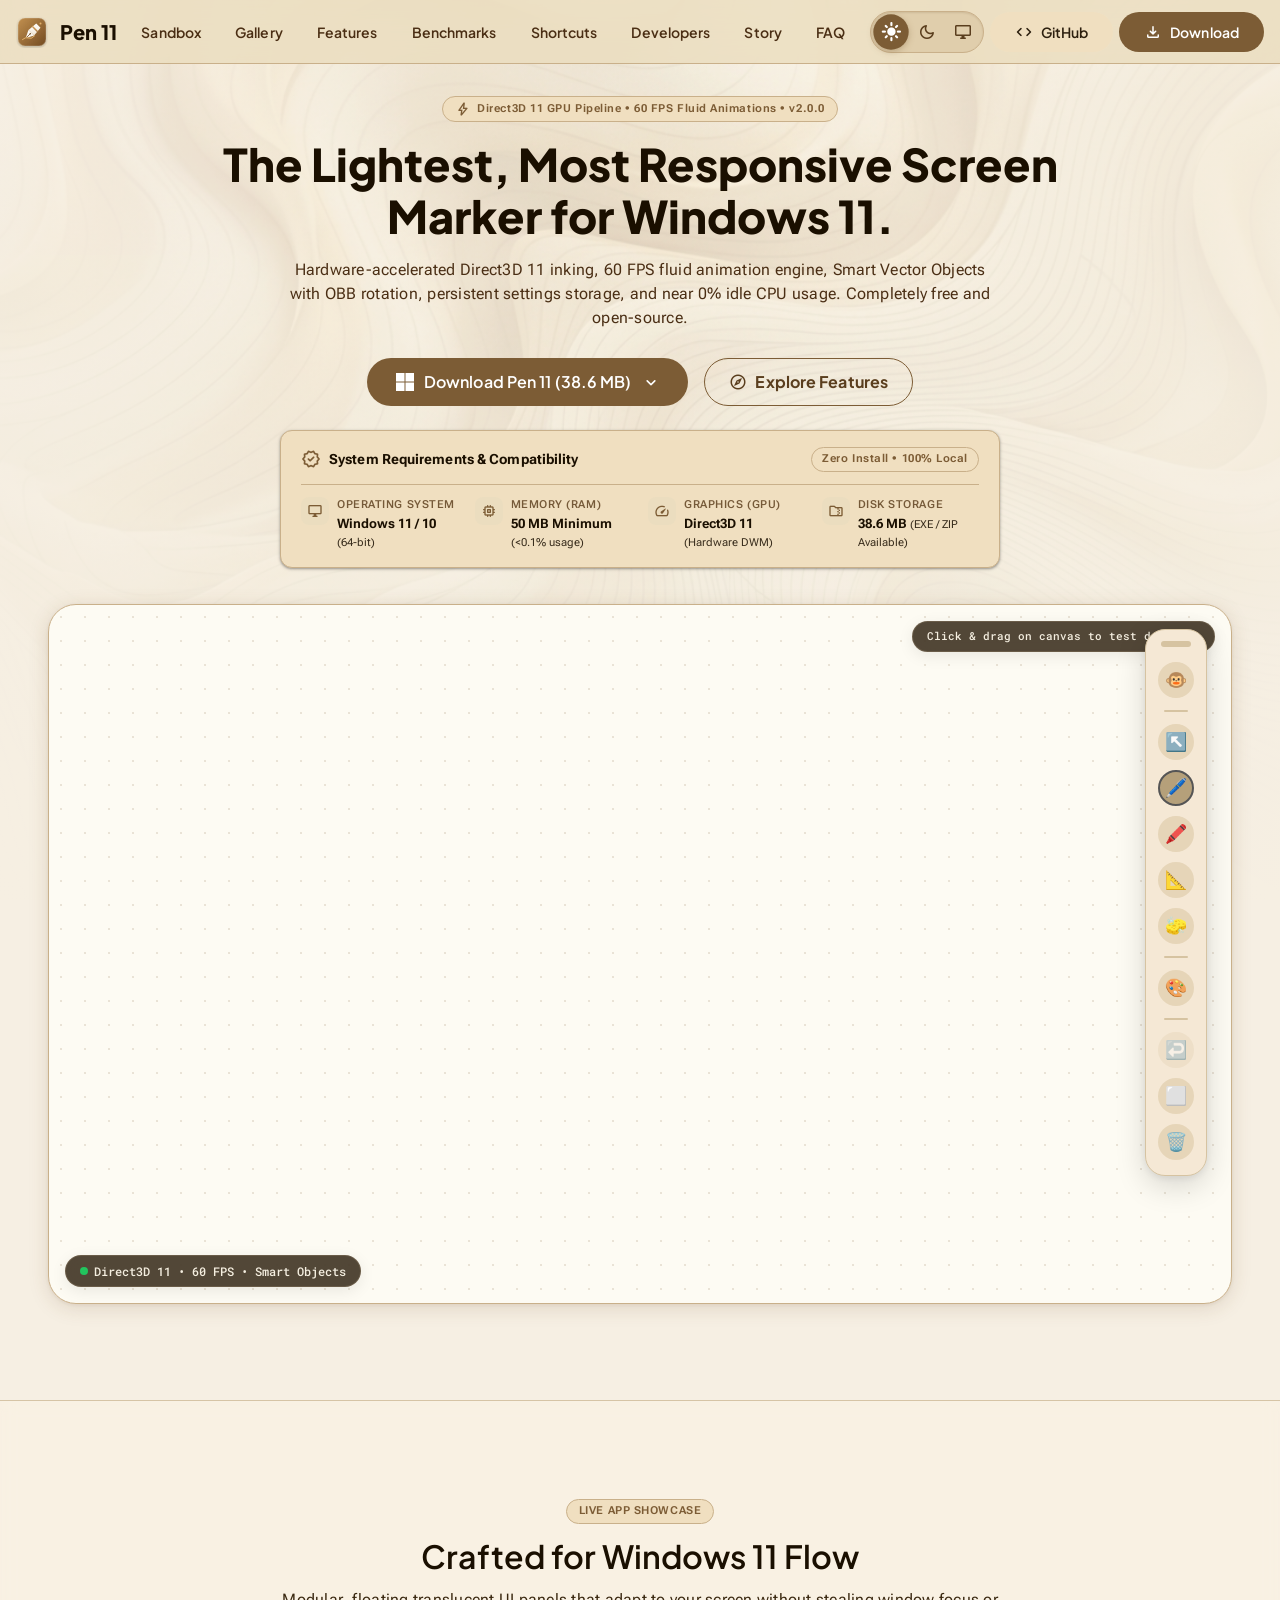
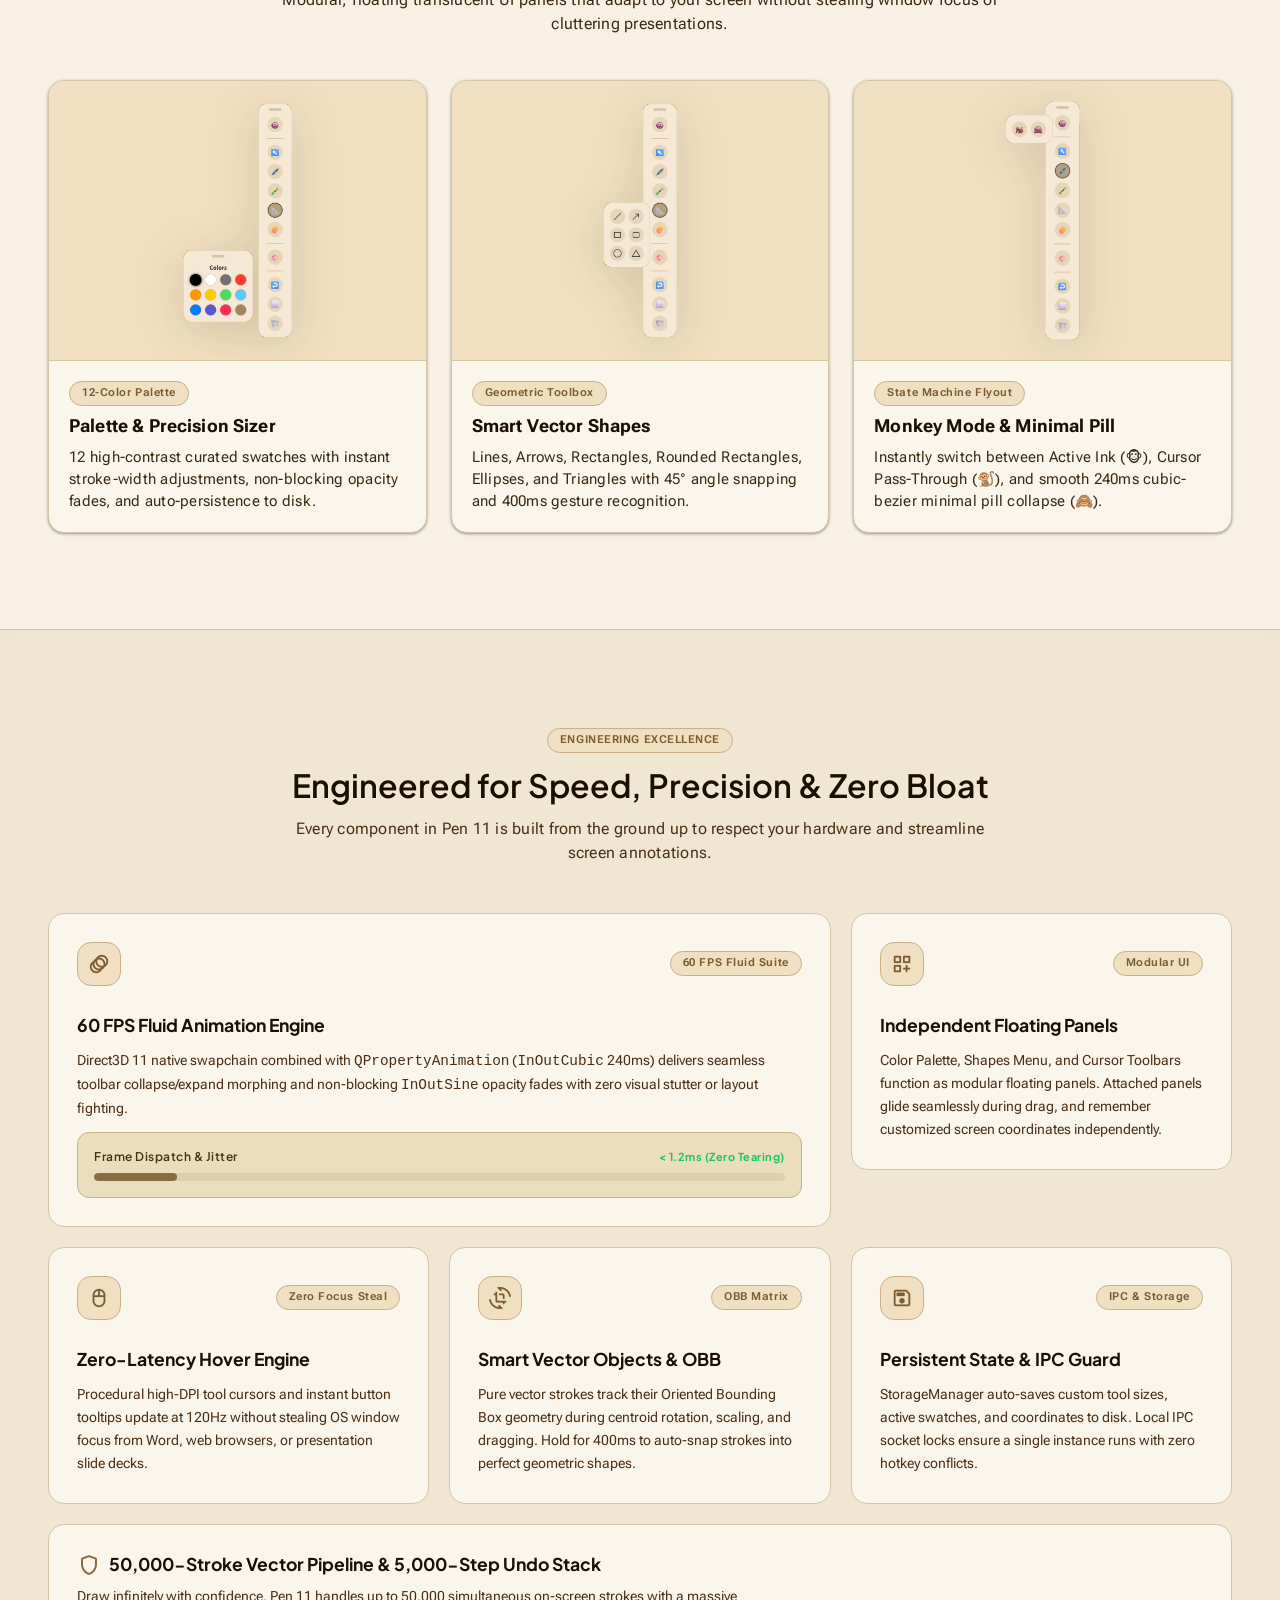
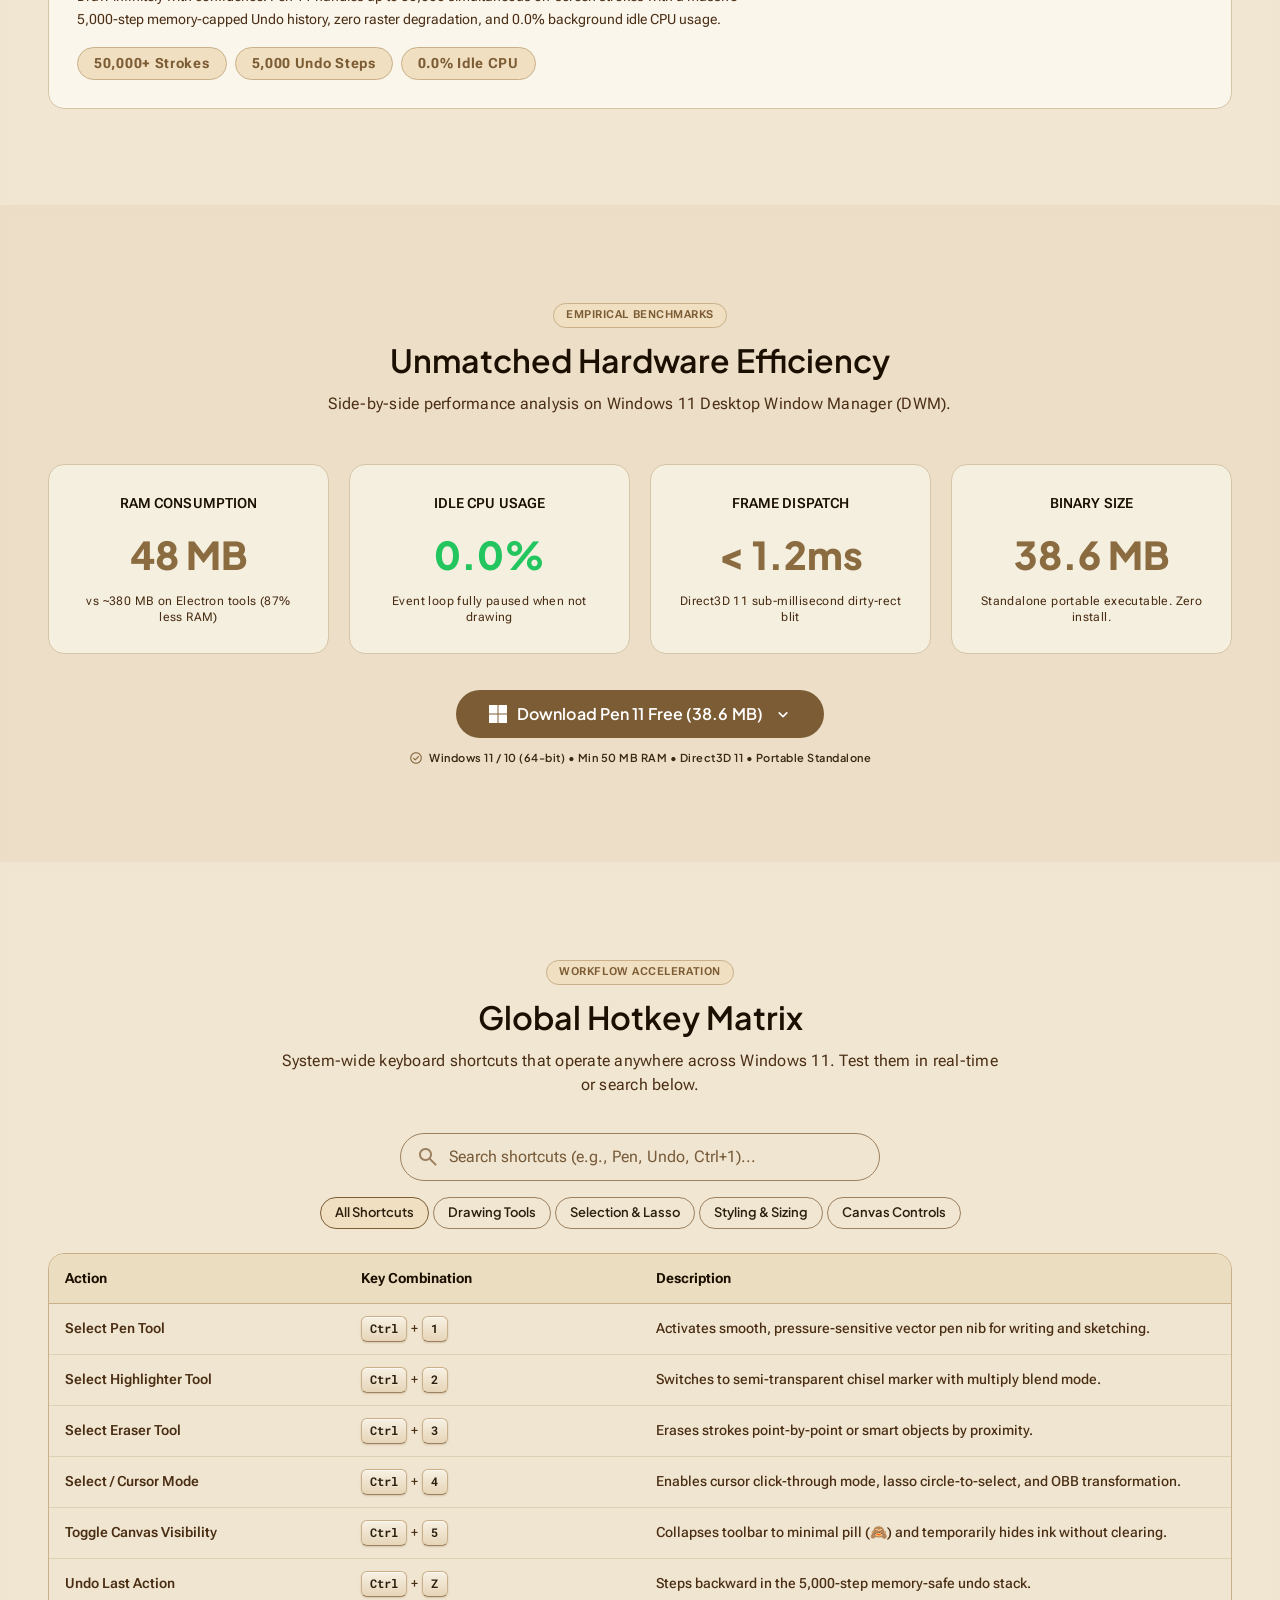
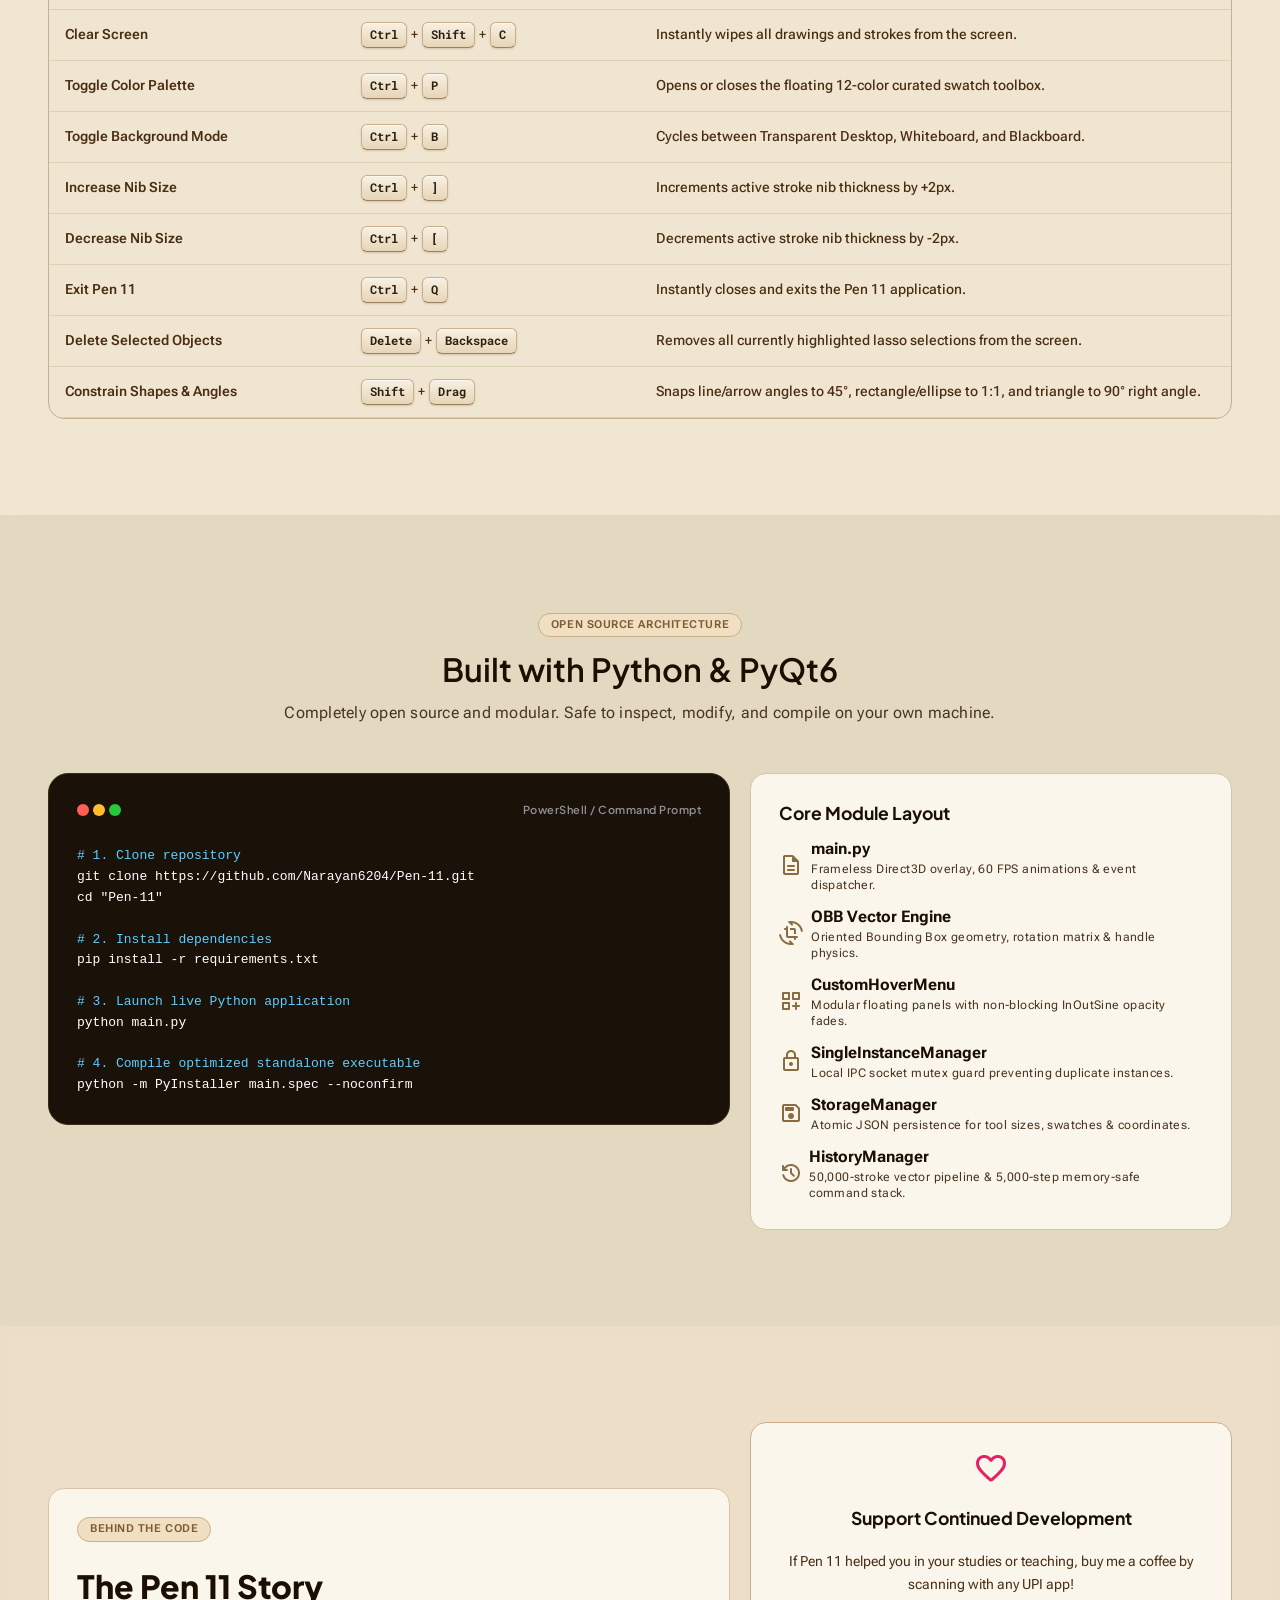
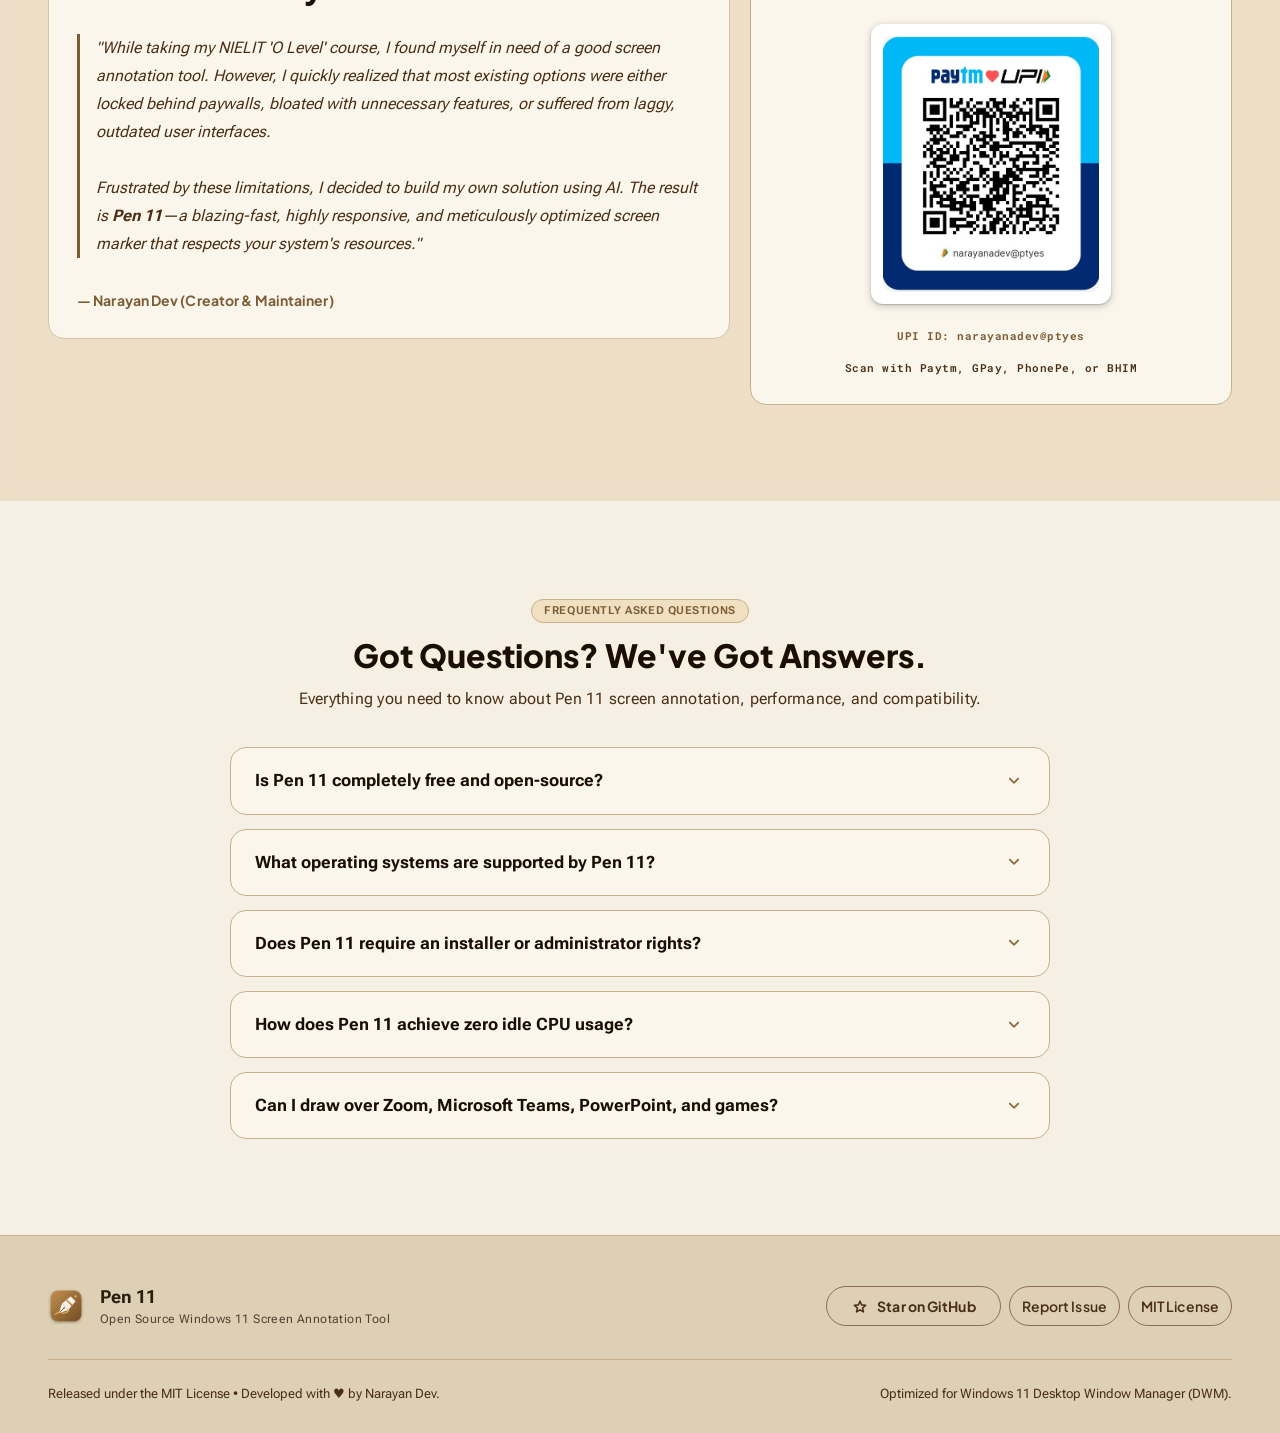
==== commit 647d1008: "fix(responsive): eliminate 100vw scrollbar gap, fix app bar overflow on phones, stack hero CTA butto" ====
--- a/web/index.html
+++ b/web/index.html
@@ -47,12 +47,12 @@
   <link rel="stylesheet" href="https://fonts.googleapis.com/css2?family=Plus+Jakarta+Sans:ital,wght@0,300..800;1,300..800&family=Roboto+Flex:opsz,wght,GRAD,slnt@8..144,100..1000,-200..150,-10..0&family=Roboto+Mono:wght@400;500;600;700&family=Material+Symbols+Rounded:opsz,wght,FILL,GRAD@20..48,100..700,0..1,-50..200&display=swap">
 
   <!-- Stylesheets -->
-  <link rel="stylesheet" href="css/00-tokens.css?v=4.5.6">
-  <link rel="stylesheet" href="css/01-layout.css?v=4.5.6">
-  <link rel="stylesheet" href="css/02-components.css?v=4.5.6">
-  <link rel="stylesheet" href="css/03-motion.css?v=4.5.6">
-  <link rel="stylesheet" href="css/04-canvas.css?v=4.5.6">
-  <link rel="stylesheet" href="css/05-warm-theme.css?v=4.5.6">
+  <link rel="stylesheet" href="css/00-tokens.css?v=4.5.7">
+  <link rel="stylesheet" href="css/01-layout.css?v=4.5.7">
+  <link rel="stylesheet" href="css/02-components.css?v=4.5.7">
+  <link rel="stylesheet" href="css/03-motion.css?v=4.5.7">
+  <link rel="stylesheet" href="css/04-canvas.css?v=4.5.7">
+  <link rel="stylesheet" href="css/05-warm-theme.css?v=4.5.7">
 
   <!-- Immediate Theme Resolver to Prevent FOUT and Desync -->
   <script>
--- a/web/css/01-layout.css
+++ b/web/css/01-layout.css
@@ -20,6 +20,7 @@
   -moz-osx-font-smoothing: grayscale;
   scroll-behavior: smooth;
   scroll-padding-top: 72px;
+  overflow-x: hidden; /* prevent any element from causing horizontal page gap */
 }
 
 body {
@@ -53,9 +54,7 @@
 /* --- Ambient Topographic Silky Waves Background Layer --- */
 .m3-ambient-waves-bg {
   position: fixed;
-  inset: 0;
-  width: 100vw;
-  height: 100vh;
+  inset: 0; /* covers all edges — width/height: 100vw/vh not needed and 100vw causes scrollbar gap */
   z-index: 0;
   pointer-events: none;
 }
@@ -156,6 +155,7 @@
   display: flex;
   align-items: center;
   justify-content: space-between;
+  gap: 8px; /* explicit gap so flex children don't touch on narrow screens */
   padding: 0 16px;
   background-color: var(--md-sys-color-surface);
   transition: background-color var(--md-sys-motion-duration-short4) var(--md-sys-motion-easing-standard),
@@ -207,16 +207,22 @@
 .m3-top-app-bar-actions {
   display: flex;
   align-items: center;
-  gap: 8px;
-}
-
+  gap: 6px;
+  flex-shrink: 0; /* actions row must not collapse — but we reduce its contents at breakpoints */
+}
+
+/* ≤599px: hide button text labels, shrink padding */
 @media (max-width: 599px) {
   .m3-top-app-bar {
     padding: 0 12px;
+    gap: 6px;
   }
   .m3-top-app-bar-brand {
     gap: 8px;
     font-size: 1.1rem;
+  }
+  .m3-top-app-bar-actions {
+    gap: 4px;
   }
   .m3-top-app-bar-actions .m3-btn span:not(.material-symbols-rounded) {
     display: none;
@@ -228,16 +234,42 @@
   }
 }
 
+/* ≤480px: also hide inactive theme-mode buttons to save space (keep only active + icon-only download) */
+@media (max-width: 480px) {
+  .m3-top-app-bar-actions .m3-btn {
+    padding: 0 8px;
+    min-width: 36px;
+    height: 36px;
+  }
+  /* Compact theme switcher: reduce icon button size */
+  .m3-top-app-bar-actions .m3-icon-btn,
+  .m3-top-app-bar-actions .m3-icon-btn[data-theme-mode] {
+    width: 30px;
+    height: 30px;
+  }
+  /* Tighten segmented group padding */
+  .m3-top-app-bar-actions .m3-theme-segmented-group {
+    padding: 2px;
+    gap: 1px;
+  }
+}
+
+/* ≤360px: hide GitHub button, further compress */
 @media (max-width: 360px) {
   .m3-top-app-bar {
     padding: 0 8px;
+    gap: 4px;
   }
   .m3-top-app-bar-brand {
     gap: 6px;
-    font-size: 1.05rem;
+    font-size: 1rem;
   }
   .m3-top-app-bar-actions a[aria-label="GitHub Repository"] {
     display: none !important;
+  }
+  .m3-top-app-bar-actions .m3-btn {
+    padding: 0 6px;
+    min-width: 32px;
   }
 }
 
--- a/web/css/04-canvas.css
+++ b/web/css/04-canvas.css
@@ -395,8 +395,8 @@
 .canvas-stage-wrapper {
   position: relative;
   width: 100%;
-  min-height: 420px;
-  height: clamp(420px, 58vh, 500px);
+  min-height: 320px;
+  height: clamp(320px, 52vh, 480px);
   border-radius: var(--md-sys-shape-corner-extra-large);
   overflow: hidden;
   isolation: isolate;
@@ -410,10 +410,26 @@
   -webkit-user-select: none;
 }
 
+@media (max-width: 479px) {
+  /* Shorter canvas on compact phones so hero content above is reachable */
+  .canvas-stage-wrapper {
+    min-height: 280px;
+    height: clamp(280px, 46vh, 380px);
+    border-radius: 20px;
+  }
+}
+
+@media (min-width: 480px) and (max-width: 599px) {
+  .canvas-stage-wrapper {
+    min-height: 340px;
+    height: clamp(340px, 50vh, 440px);
+  }
+}
+
 @media (min-width: 600px) {
   .canvas-stage-wrapper {
-    min-height: 540px;
-    height: 580px;
+    min-height: 500px;
+    height: 560px;
   }
 }
 
@@ -720,3 +736,49 @@
     padding: 3px 8px;
   }
 }
+
+/* --------------------------------------------------------------------------
+   6. Extra-small phones (≤359px) canvas toolbar safety
+   -------------------------------------------------------------------------- */
+@media (max-width: 359px) {
+  /* Slightly shrink toolbar buttons on very tiny screens */
+  .toolbar-tool-btn {
+    width: 28px;
+    height: 28px;
+    min-width: 28px;
+    min-height: 28px;
+    border-radius: 14px;
+  }
+
+  .toolbar-tool-btn .material-symbols-rounded {
+    font-size: 16px;
+    width: 16px;
+    height: 16px;
+  }
+
+  .toolbar-tool-btn svg {
+    width: 16px;
+    height: 16px;
+  }
+
+  /* Clamp flyout max-width to ensure it never clips off the left edge */
+  .toolbar-palette-popover,
+  .toolbar-shape-flyout,
+  .toolbar-monkey-flyout {
+    max-width: calc(100vw - 56px) !important;
+    box-sizing: border-box;
+  }
+
+  /* Smaller palette grid on tiny phones */
+  .palette-grid {
+    grid-template-columns: repeat(4, 18px);
+    grid-template-rows: repeat(3, 18px);
+    gap: 4px;
+  }
+
+  .palette-color-btn {
+    width: 18px;
+    height: 18px;
+    border-radius: 9px;
+  }
+}
--- a/web/css/05-warm-theme.css
+++ b/web/css/05-warm-theme.css
@@ -142,9 +142,7 @@
 
 .m3-ambient-waves-bg {
   position: fixed;
-  inset: 0;
-  width: 100vw;
-  height: 100vh;
+  inset: 0; /* inset: 0 = left/right/top/bottom: 0; no need for width/height */
   z-index: 0;
   pointer-events: none;
   background-image: 
@@ -362,6 +360,41 @@
 }
 
 /* --------------------------------------------------------------------------
+   4b. Hero Section Mobile Responsive Fixes
+   -------------------------------------------------------------------------- */
+
+/* On small phones ≤479px: stack hero CTA buttons vertically so they don't overflow */
+@media (max-width: 479px) {
+  /* Stack the button row (Download + Explore) into a column on narrow phones */
+  #hero .m3-flex-col > .m3-flex-row {
+    flex-direction: column;
+    align-items: stretch;
+    width: 100%;
+  }
+  #hero .m3-flex-col > .m3-flex-row .m3-btn {
+    width: 100%;
+    justify-content: center;
+    box-sizing: border-box;
+  }
+  /* Reduce hero heading margin to save vertical space */
+  #hero .m3-flex-col.m3-align-center {
+    margin-bottom: 24px !important;
+  }
+  /* Compact sys-req card on tiny screens */
+  .m3-sys-req-card {
+    padding: 12px 14px;
+  }
+}
+
+/* On very small phones ≤359px: tighten further */
+@media (max-width: 359px) {
+  #hero .m3-section,
+  section#hero {
+    padding-top: 20px;
+  }
+}
+
+/* --------------------------------------------------------------------------
    5. Bento Grid & Bento Cards
    -------------------------------------------------------------------------- */
 .bento-grid {
